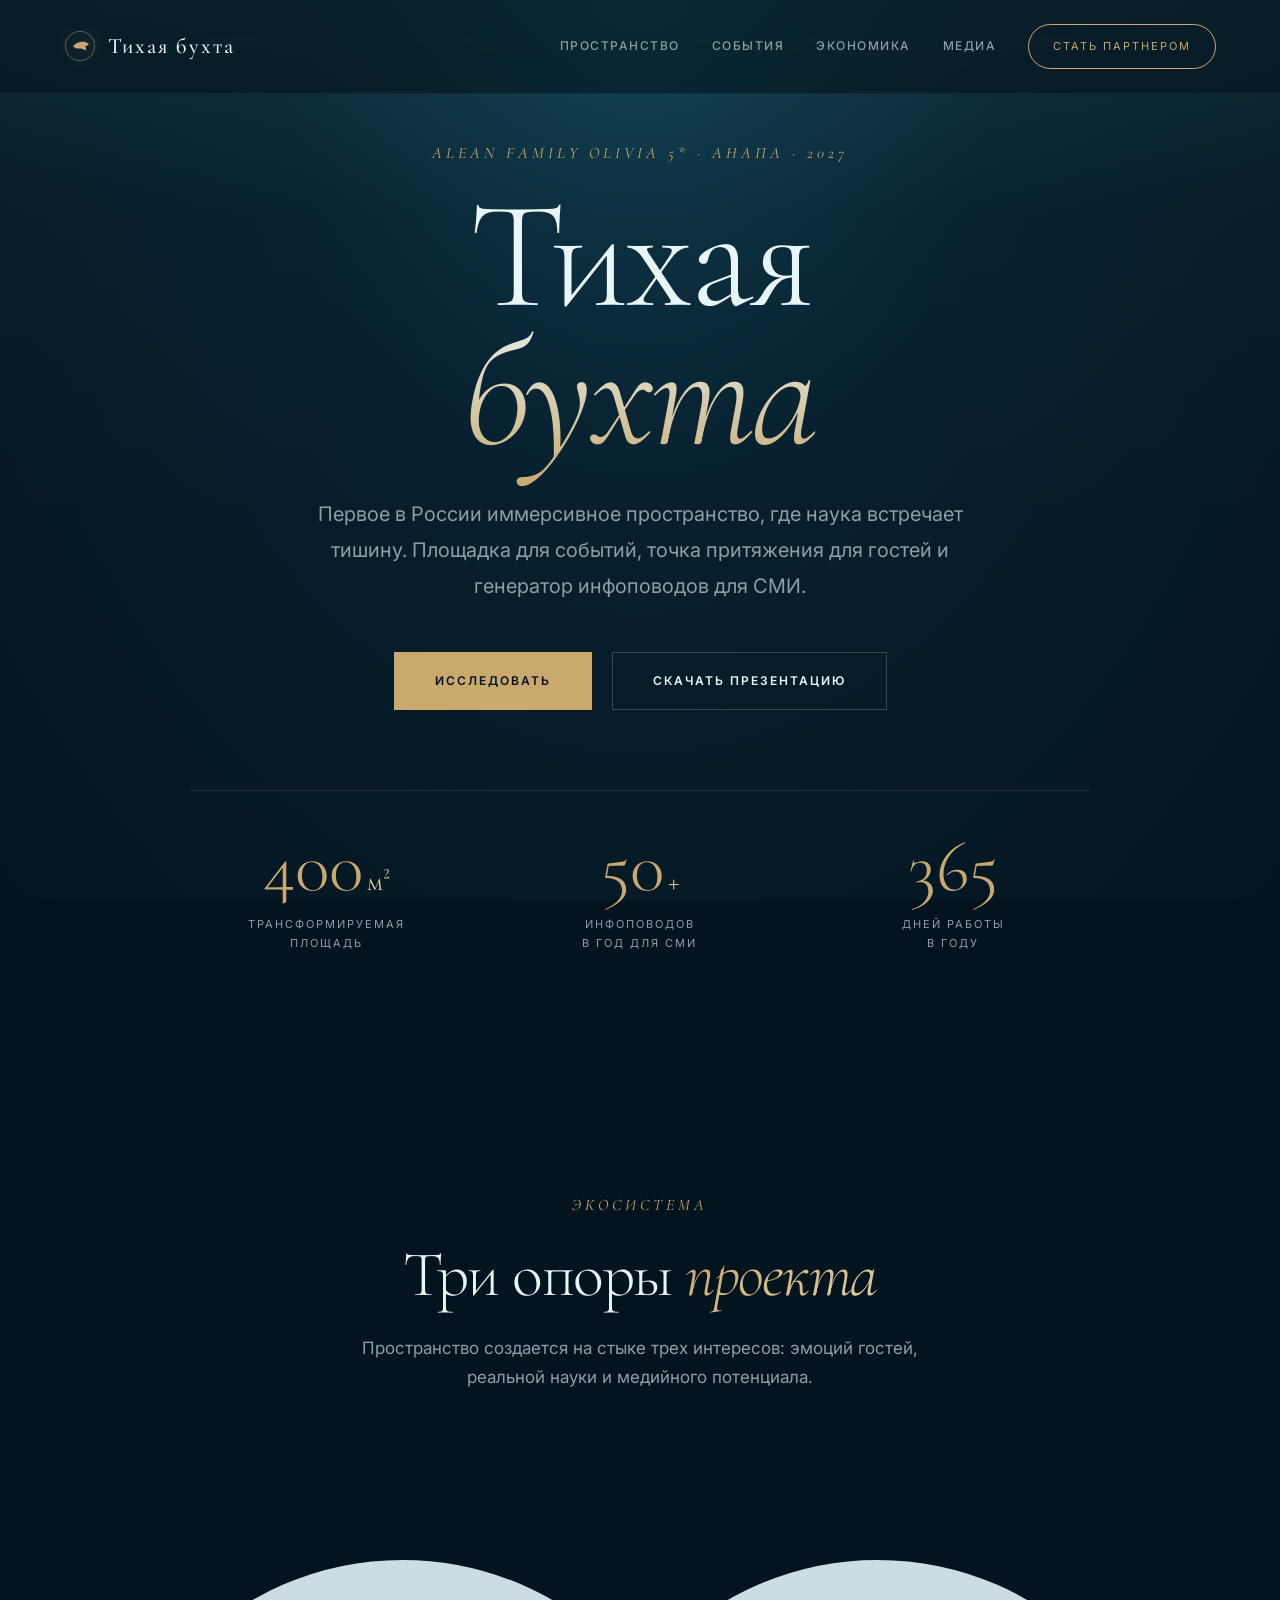
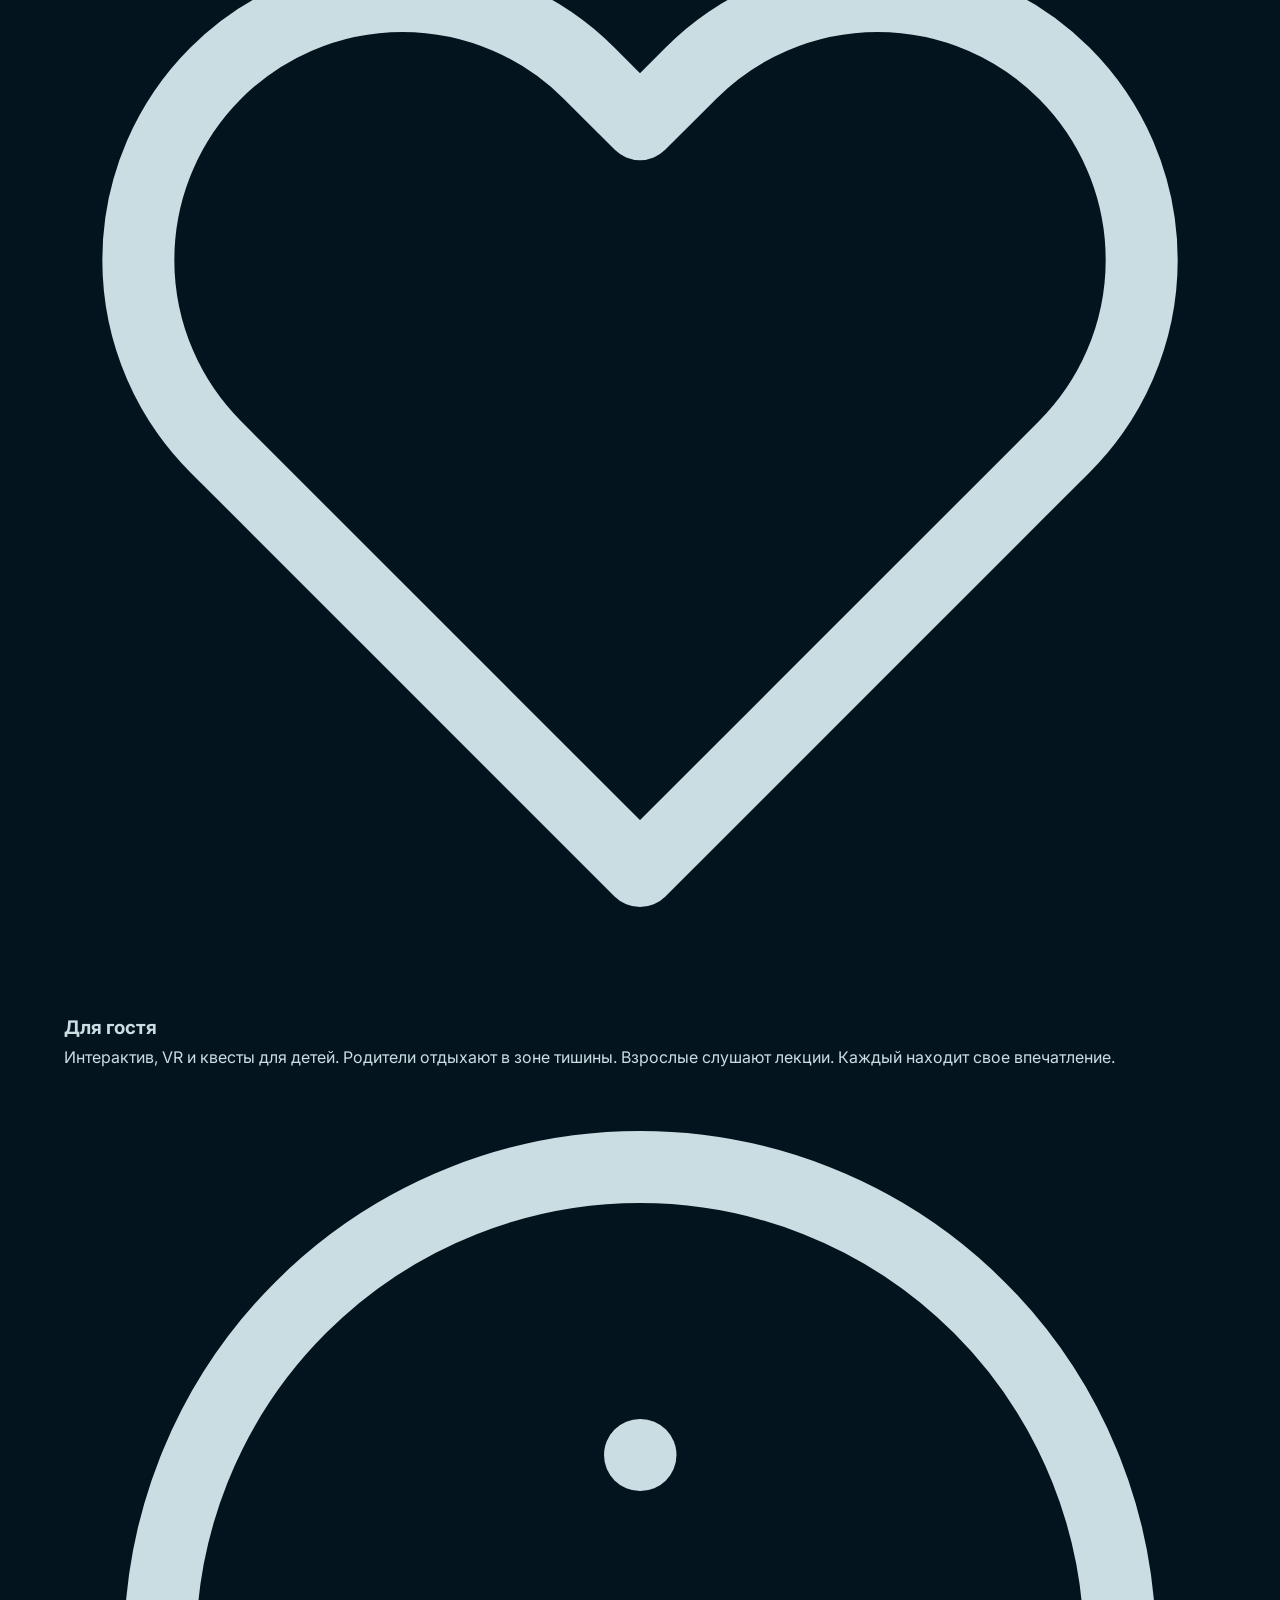
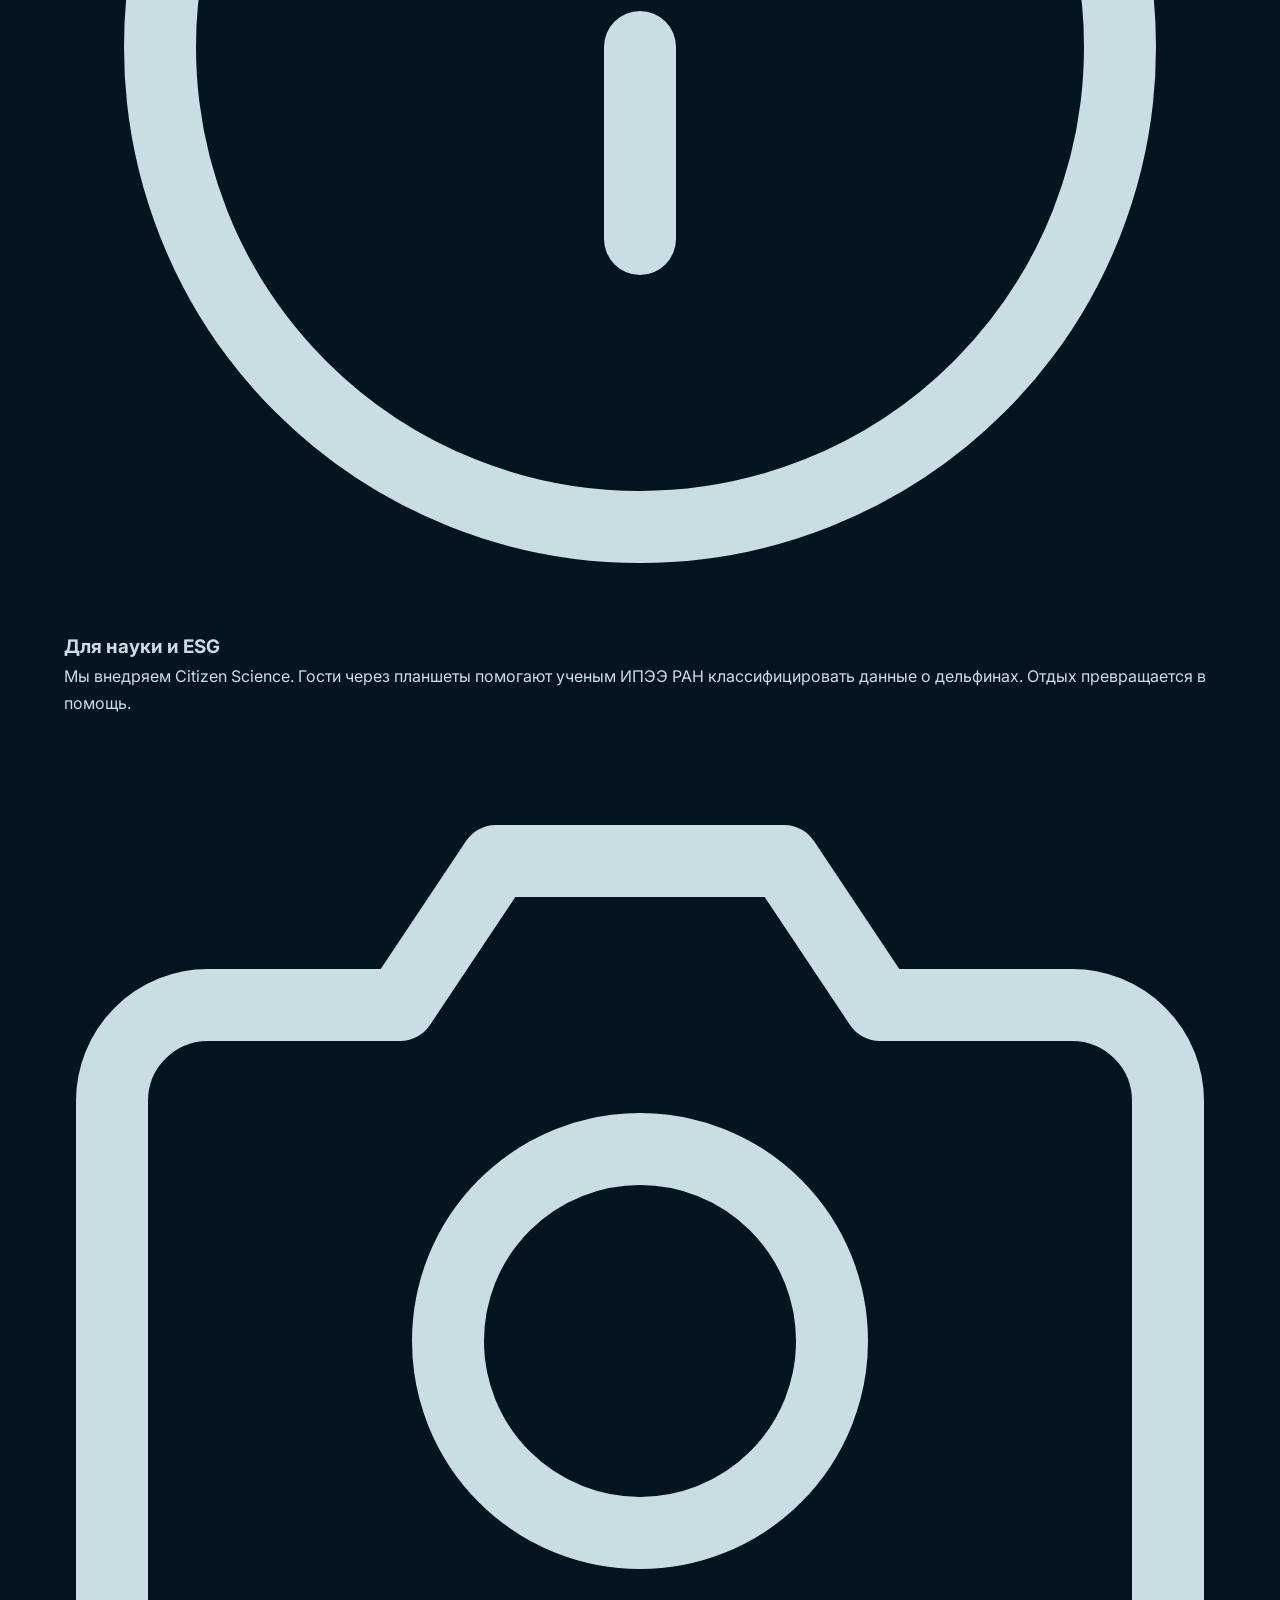
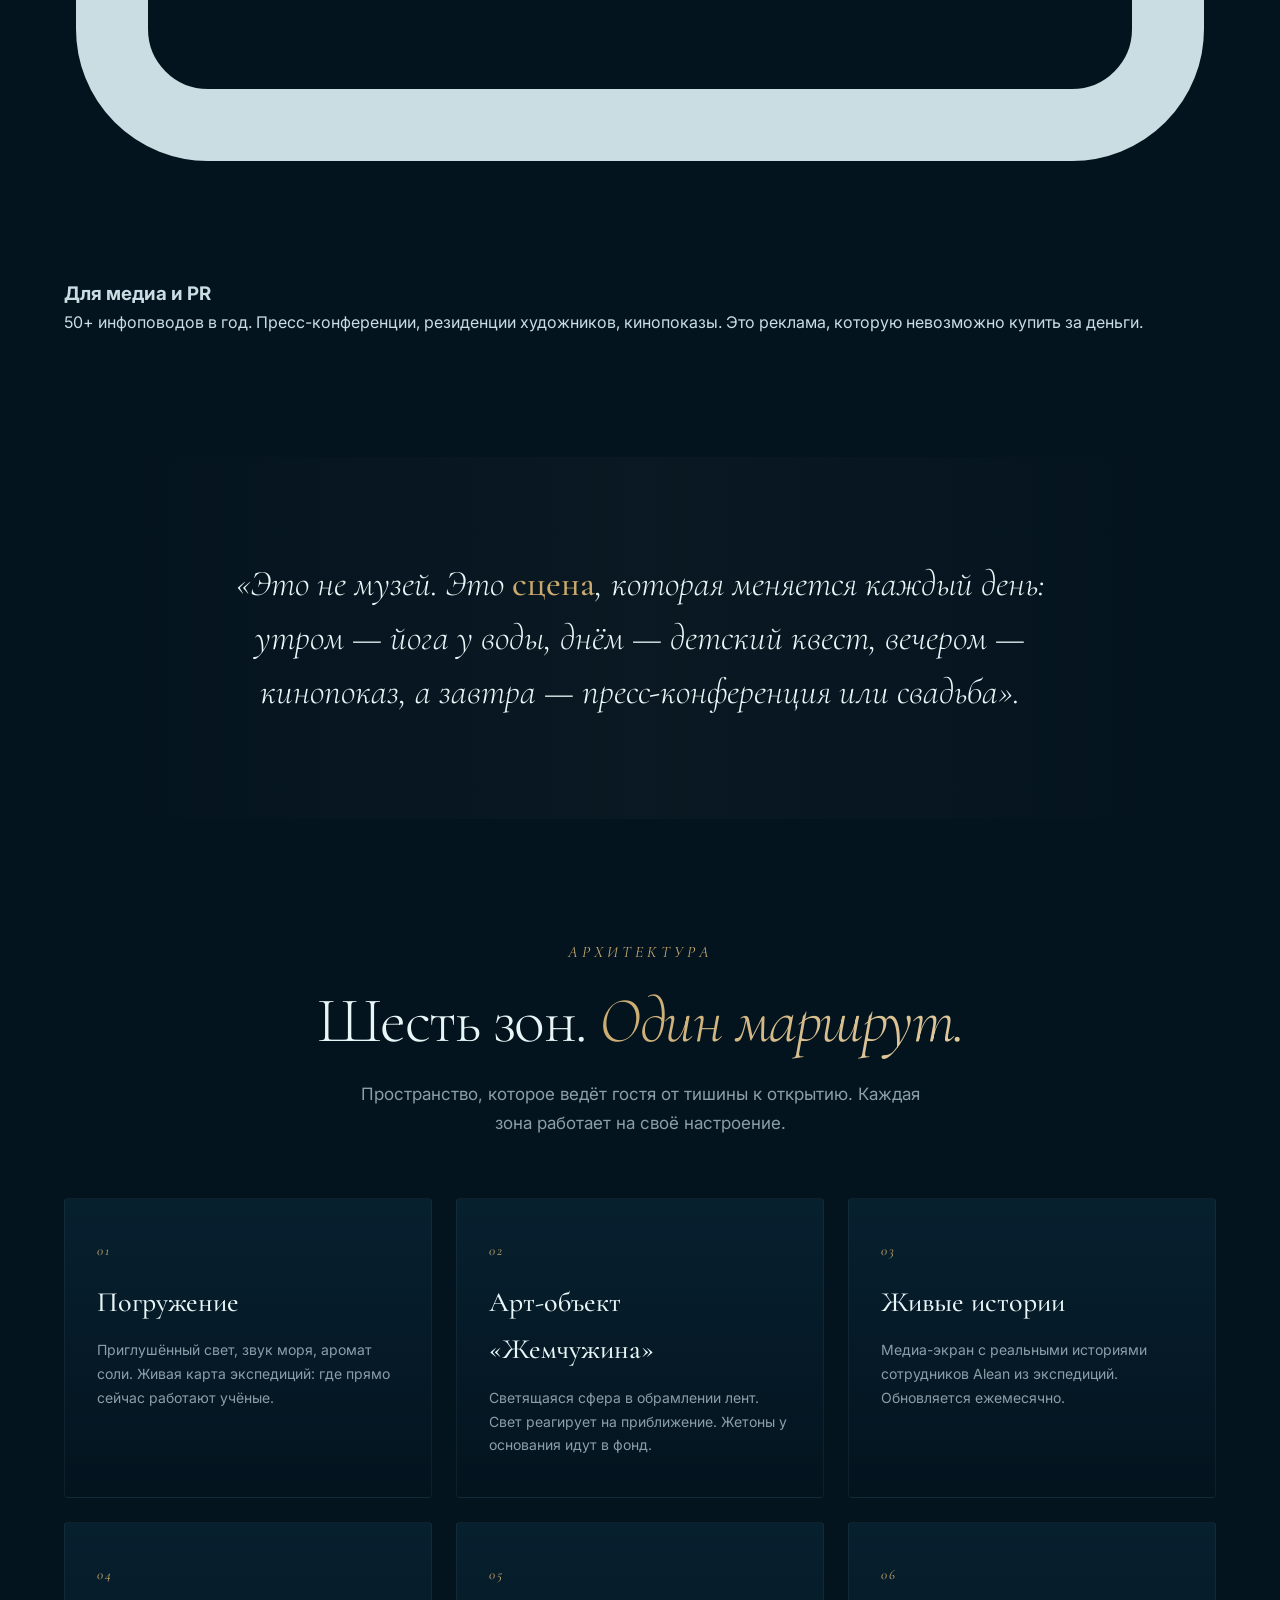
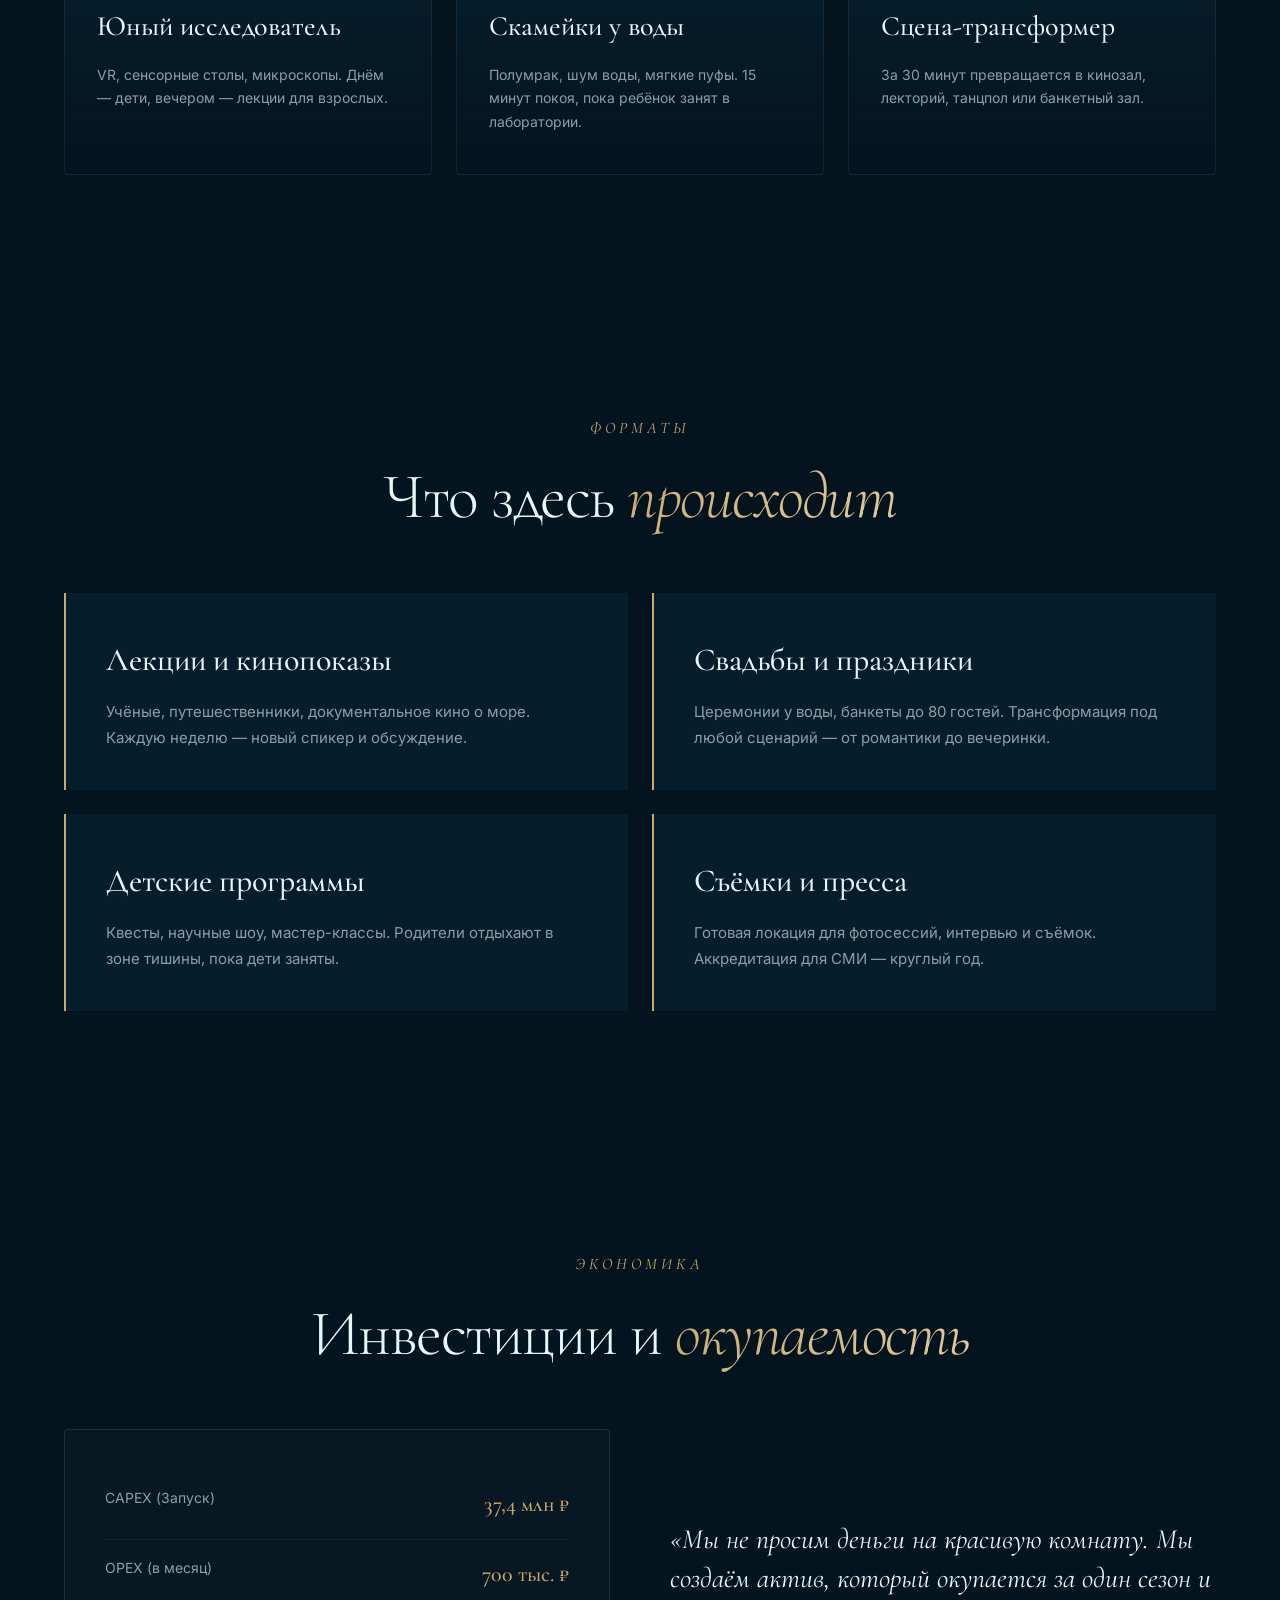
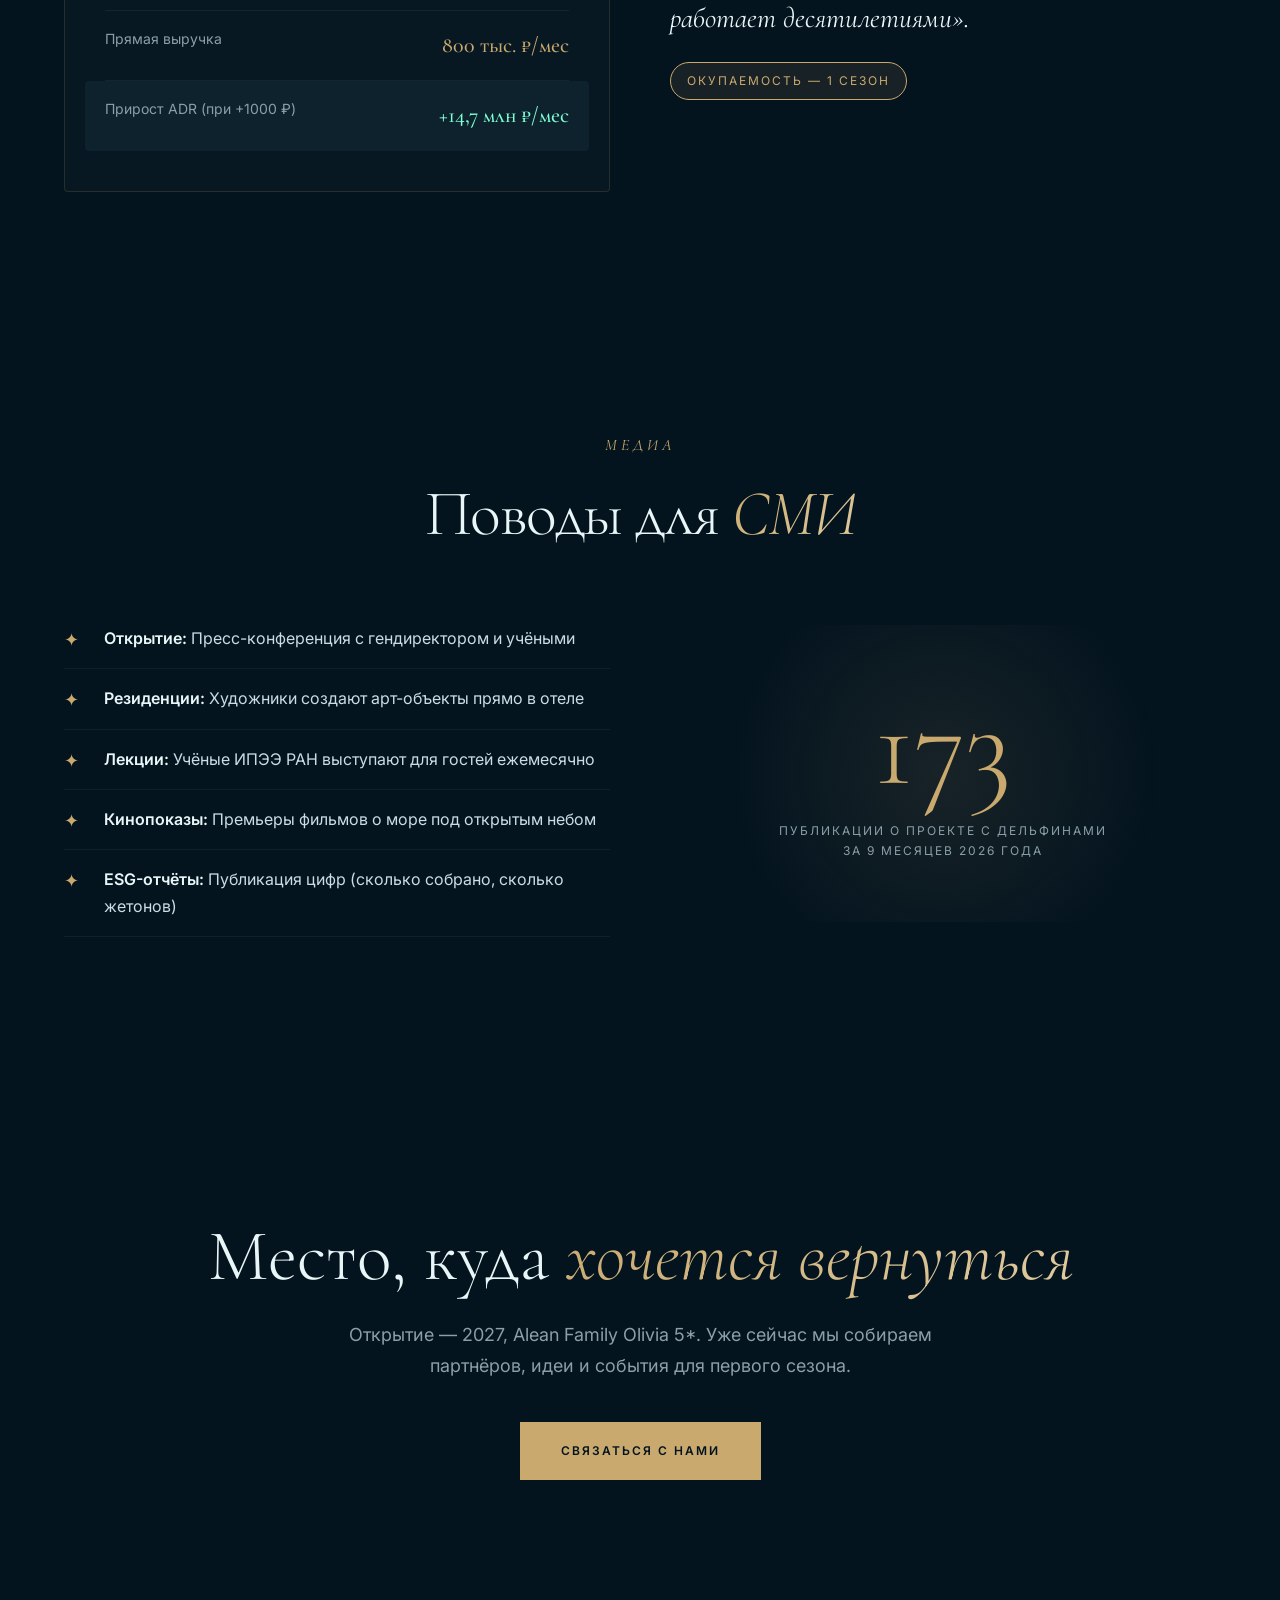
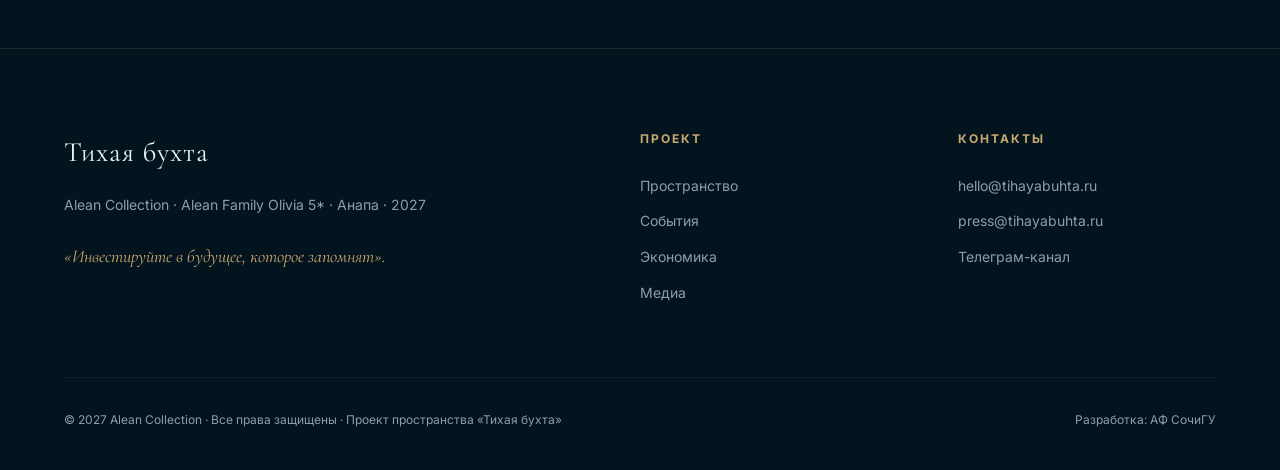
==== index.html @ c6f3a2c3 "Update index.html" ====
<!DOCTYPE html>
<html lang="ru">
<head>
    <meta charset="UTF-8">
    <meta name="viewport" content="width=device-width, initial-scale=1.0">
    <title>Тихая бухта · Иммерсивное пространство Alean Olivia 5*</title>
    <meta name="description" content="Первое в России иммерсивное пространство о дельфинах. Наука, отдых и медиа в отеле Alean Family Olivia 5*.">
    
    <!-- Шрифты Google Fonts -->
    <link rel="preconnect" href="https://fonts.googleapis.com">
    <link rel="preconnect" href="https://fonts.gstatic.com" crossorigin>
    <link href="https://fonts.googleapis.com/css2?family=Cormorant+Garamond:ital,wght@0,300;0,400;0,500;0,600;1,300;1,400&family=Inter:wght@300;400;500;600&display=swap" rel="stylesheet">
    
    <!-- Подключение CSS -->
    <link rel="stylesheet" href="css/style.css">
</head>
<body>

    <!-- Фоновая анимация (частицы) -->
    <div class="ocean-bg"></div>
    <div class="particles" id="particles"></div>

    <!-- ================= NAVIGATION ================= -->
    <header class="navbar" id="navbar">
        <div class="logo">
            <div class="logo-mark">
                <svg viewBox="0 0 100 100" fill="none" xmlns="http://www.w3.org/2000/svg">
                    <circle cx="50" cy="50" r="46" stroke="#c9a96e" stroke-width="1.5" fill="none"/>
                    <path d="M28 50 C 40 38, 55 34, 68 38 C 72 39, 75 42, 78 44 C 76 48, 72 50, 66 50 C 69 54, 70 60, 68 64 C 62 60, 54 58, 46 58 C 38 58, 32 55, 28 50 Z" fill="#c9a96e"/>
                </svg>
            </div>
            <span class="logo-text">Тихая бухта</span>
        </div>
        
        <nav class="nav-links">
            <a href="#zones">Пространство</a>
            <a href="#events">События</a>
            <a href="#economics">Экономика</a>
            <a href="#media">Медиа</a>
            <a href="#partners" class="btn-outline">Стать партнером</a>
        </nav>
    </header>

    <!-- ================= HERO SECTION ================= -->
    <main>
        <section class="hero" id="home">
            <div class="hero-content">
                <span class="eyebrow">Alean Family Olivia 5* · Анапа · 2027</span>
                <h1 class="hero-title">Тихая<br><em>бухта</em></h1>
                <p class="hero-subtitle">
                    Первое в России иммерсивное пространство, где наука встречает тишину. 
                    Площадка для событий, точка притяжения для гостей и генератор инфоповодов для СМИ.
                </p>
                
                <div class="hero-actions">
                    <a href="#zones" class="btn-primary">Исследовать</a>
                    <a href="#partners" class="btn-secondary">Скачать презентацию</a>
                </div>
            </div>

            <!-- Плашки со статистикой -->
            <div class="stats-grid">
                <div class="stat-item">
                    <div class="stat-num">400<span class="stat-unit">м²</span></div>
                    <div class="stat-label">Трансформируемая<br>площадь</div>
                </div>
                <div class="stat-item">
                    <div class="stat-num">50<span class="stat-unit">+</span></div>
                    <div class="stat-label">Инфоповодов<br>в год для СМИ</div>
                </div>
                <div class="stat-item">
                    <div class="stat-num">365</div>
                    <div class="stat-label">Дней работы<br>в году</div>
                </div>
            </div>
        </section>

        <!-- ================= ТРИ ОПОРЫ ПРОЕКТА ================= -->
        <section class="features-section" id="features">
            <div class="section-header">
                <span class="eyebrow">Экосистема</span>
                <h2 class="section-title">Три опоры <em>проекта</em></h2>
                <p class="section-desc">Пространство создается на стыке трех интересов: эмоций гостей, реальной науки и медийного потенциала.</p>
            </div>

            <div class="features-grid">
                <!-- Опора 1: Гость -->
                <div class="feature-card">
                    <div class="feature-icon">
                        <svg viewBox="0 0 24 24" fill="none" stroke="currentColor" stroke-width="1.5" stroke-linecap="round" stroke-linejoin="round"><path d="M20.84 4.61a5.5 5.5 0 0 0-7.78 0L12 5.67l-1.06-1.06a5.5 5.5 0 0 0-7.78 7.78l1.06 1.06L12 21.23l7.78-7.78 1.06-1.06a5.5 5.5 0 0 0 0-7.78z"></path></svg>
                    </div>
                    <h3 class="feature-title">Для гостя</h3>
                    <p class="feature-text">Интерактив, VR и квесты для детей. Родители отдыхают в зоне тишины. Взрослые слушают лекции. Каждый находит свое впечатление.</p>
                </div>

                <!-- Опора 2: Наука -->
                <div class="feature-card">
                    <div class="feature-icon">
                        <svg viewBox="0 0 24 24" fill="none" stroke="currentColor" stroke-width="1.5" stroke-linecap="round" stroke-linejoin="round"><circle cx="12" cy="12" r="10"></circle><line x1="12" y1="16" x2="12" y2="12"></line><line x1="12" y1="8" x2="12.01" y2="8"></line></svg>
                    </div>
                    <h3 class="feature-title">Для науки и ESG</h3>
                    <p class="feature-text">Мы внедряем Citizen Science. Гости через планшеты помогают ученым ИПЭЭ РАН классифицировать данные о дельфинах. Отдых превращается в помощь.</p>
                </div>

                <!-- Опора 3: Медиа -->
                <div class="feature-card">
                    <div class="feature-icon">
                        <svg viewBox="0 0 24 24" fill="none" stroke="currentColor" stroke-width="1.5" stroke-linecap="round" stroke-linejoin="round"><path d="M23 19a2 2 0 0 1-2 2H3a2 2 0 0 1-2-2V8a2 2 0 0 1 2-2h4l2-3h6l2 3h4a2 2 0 0 1 2 2z"></path><circle cx="12" cy="13" r="4"></circle></svg>
                    </div>
                    <h3 class="feature-title">Для медиа и PR</h3>
                    <p class="feature-text">50+ инфоповодов в год. Пресс-конференции, резиденции художников, кинопоказы. Это реклама, которую невозможно купить за деньги.</p>
                </div>
            </div>
        </section>

        <!-- ================= MANIFESTO ================= -->
        <section class="manifesto">
            <div class="manifesto-content">
                <p>«Это не музей. Это <span>сцена</span>, которая меняется каждый день: утром — йога у воды, днём — детский квест, вечером — кинопоказ, а завтра — пресс-конференция или свадьба».</p>
            </div>
        </section>

        <!-- ================= ZONES ================= -->
        <section class="zones-section" id="zones">
            <div class="section-header">
                <span class="eyebrow">Архитектура</span>
                <h2 class="section-title">Шесть зон. <em>Один маршрут.</em></h2>
                <p class="section-desc">Пространство, которое ведёт гостя от тишины к открытию. Каждая зона работает на своё настроение.</p>
            </div>

            <div class="zones-grid">
                <!-- Зона 1 -->
                <div class="zone-card">
                    <div class="zone-num">01</div>
                    <h3 class="zone-name">Погружение</h3>
                    <p class="zone-desc">Приглушённый свет, звук моря, аромат соли. Живая карта экспедиций: где прямо сейчас работают учёные.</p>
                </div>
                <!-- Зона 2 -->
                <div class="zone-card">
                    <div class="zone-num">02</div>
                    <h3 class="zone-name">Арт-объект «Жемчужина»</h3>
                    <p class="zone-desc">Светящаяся сфера в обрамлении лент. Свет реагирует на приближение. Жетоны у основания идут в фонд.</p>
                </div>
                <!-- Зона 3 -->
                <div class="zone-card">
                    <div class="zone-num">03</div>
                    <h3 class="zone-name">Живые истории</h3>
                    <p class="zone-desc">Медиа-экран с реальными историями сотрудников Alean из экспедиций. Обновляется ежемесячно.</p>
                </div>
                <!-- Зона 4 -->
                <div class="zone-card">
                    <div class="zone-num">04</div>
                    <h3 class="zone-name">Юный исследователь</h3>
                    <p class="zone-desc">VR, сенсорные столы, микроскопы. Днём — дети, вечером — лекции для взрослых.</p>
                </div>
                <!-- Зона 5 -->
                <div class="zone-card">
                    <div class="zone-num">05</div>
                    <h3 class="zone-name">Скамейки у воды</h3>
                    <p class="zone-desc">Полумрак, шум воды, мягкие пуфы. 15 минут покоя, пока ребёнок занят в лаборатории.</p>
                </div>
                <!-- Зона 6 -->
                <div class="zone-card">
                    <div class="zone-num">06</div>
                    <h3 class="zone-name">Сцена-трансформер</h3>
                    <p class="zone-desc">За 30 минут превращается в кинозал, лекторий, танцпол или банкетный зал.</p>
                </div>
            </div>
        </section>

        <!-- ================= EVENTS ================= -->
        <section class="events-section" id="events">
            <div class="section-header">
                <span class="eyebrow">Форматы</span>
                <h2 class="section-title">Что здесь <em>происходит</em></h2>
            </div>

            <div class="events-grid">
                <div class="event-card">
                    <h3 class="event-title">Лекции и кинопоказы</h3>
                    <p class="event-desc">Учёные, путешественники, документальное кино о море. Каждую неделю — новый спикер и обсуждение.</p>
                </div>
                <div class="event-card">
                    <h3 class="event-title">Свадьбы и праздники</h3>
                    <p class="event-desc">Церемонии у воды, банкеты до 80 гостей. Трансформация под любой сценарий — от романтики до вечеринки.</p>
                </div>
                <div class="event-card">
                    <h3 class="event-title">Детские программы</h3>
                    <p class="event-desc">Квесты, научные шоу, мастер-классы. Родители отдыхают в зоне тишины, пока дети заняты.</p>
                </div>
                <div class="event-card">
                    <h3 class="event-title">Съёмки и пресса</h3>
                    <p class="event-desc">Готовая локация для фотосессий, интервью и съёмок. Аккредитация для СМИ — круглый год.</p>
                </div>
            </div>
        </section>

        <!-- ================= ECONOMICS ================= -->
        <section class="econ-section" id="economics">
            <div class="section-header">
                <span class="eyebrow">Экономика</span>
                <h2 class="section-title">Инвестиции и <em>окупаемость</em></h2>
            </div>

            <div class="econ-layout">
                <div class="econ-table-wrapper">
                    <div class="econ-row">
                        <span class="econ-label">CAPEX (Запуск)</span>
                        <span class="econ-value">37,4 млн ₽</span>
                    </div>
                    <div class="econ-row">
                        <span class="econ-label">OPEX (в месяц)</span>
                        <span class="econ-value">700 тыс. ₽</span>
                    </div>
                    <div class="econ-row">
                        <span class="econ-label">Прямая выручка</span>
                        <span class="econ-value">800 тыс. ₽/мес</span>
                    </div>
                    <div class="econ-row highlight-row">
                        <span class="econ-label">Прирост ADR (при +1000 ₽)</span>
                        <span class="econ-value">+14,7 млн ₽/мес</span>
                    </div>
                </div>
                <div class="econ-quote">
                    <p>«Мы не просим деньги на красивую комнату. Мы создаём актив, который окупается за один сезон и работает десятилетиями».</p>
                    <span class="econ-roi">Окупаемость — 1 сезон</span>
                </div>
            </div>
        </section>

        <!-- ================= MEDIA / PR ================= -->
        <section class="media-section" id="media">
            <div class="section-header">
                <span class="eyebrow">Медиа</span>
                <h2 class="section-title">Поводы для <em>СМИ</em></h2>
            </div>

            <div class="media-layout">
                <ul class="pr-list">
                    <li><strong>Открытие:</strong> Пресс-конференция с гендиректором и учёными</li>
                    <li><strong>Резиденции:</strong> Художники создают арт-объекты прямо в отеле</li>
                    <li><strong>Лекции:</strong> Учёные ИПЭЭ РАН выступают для гостей ежемесячно</li>
                    <li><strong>Кинопоказы:</strong> Премьеры фильмов о море под открытым небом</li>
                    <li><strong>ESG-отчёты:</strong> Публикация цифр (сколько собрано, сколько жетонов)</li>
                </ul>
                <div class="media-stat-box">
                    <div class="media-big-num">173</div>
                    <div class="media-stat-label">публикации о проекте с дельфинами<br>за 9 месяцев 2026 года</div>
                </div>
            </div>
        </section>

        <!-- ================= CTA / PARTNERS ================= -->
        <section class="cta-section" id="partners">
            <div class="cta-content">
                <h2 class="cta-title">Место, куда <em>хочется вернуться</em></h2>
                <p class="cta-desc">Открытие — 2027, Alean Family Olivia 5*. Уже сейчас мы собираем партнёров, идеи и события для первого сезона.</p>
                <a href="mailto:hello@tihayabuhta.ru" class="btn-primary">Связаться с нами</a>
            </div>
        </section>
    </main>

    <!-- ================= FOOTER ================= -->
    <footer class="footer">
        <div class="footer-grid">
            <div class="footer-brand-col">
                <div class="footer-logo">Тихая бухта</div>
                <p>Alean Collection · Alean Family Olivia 5* · Анапа · 2027</p>
                <p class="footer-quote">«Инвестируйте в будущее, которое запомнят».</p>
            </div>
            <div class="footer-links-col">
                <h4>Проект</h4>
                <a href="#zones">Пространство</a>
                <a href="#events">События</a>
                <a href="#economics">Экономика</a>
                <a href="#media">Медиа</a>
            </div>
            <div class="footer-links-col">
                <h4>Контакты</h4>
                <a href="mailto:hello@tihayabuhta.ru">hello@tihayabuhta.ru</a>
                <a href="mailto:press@tihayabuhta.ru">press@tihayabuhta.ru</a>
                <a href="#">Телеграм-канал</a>
            </div>
        </div>
        <div class="footer-bottom">
            <p>© 2027 Alean Collection · Все права защищены · Проект пространства «Тихая бухта»</p>
            <p class="footer-dev">Разработка: АФ СочиГУ</p>
        </div>
    </footer>

    <!-- Подключение JS -->
    <script src="js/script.js"></script>
</body>
</html>
---- css/style.css ----
/* ================= ПЕРЕМЕННЫЕ И БАЗА ================= */
:root {
    --abyss: #04141f;
    --deep: #071f2e;
    --mid: #0a2d40;
    --teal: #1a5c6e;
    --aqua: #64d4d4;
    --bio: #7fffd4;
    --moon: #e8f6f7;
    --gold: #c9a96e;
    --gold-light: #e0cba0;
    --text: #c9dde3;
    --muted: #8a9fa8;
    --line: rgba(201, 169, 110, 0.15);
    
    --font-head: 'Cormorant Garamond', serif;
    --font-body: 'Inter', sans-serif;
    
    --transition: all 0.4s cubic-bezier(0.25, 1, 0.5, 1);
}

* {
    margin: 0;
    padding: 0;
    box-sizing: border-box;
}

html {
    scroll-behavior: smooth;
    background-color: var(--abyss);
}

body {
    font-family: var(--font-body);
    color: var(--text);
    line-height: 1.7;
    overflow-x: hidden;
    -webkit-font-smoothing: antialiased;
}

/* Кастомный скроллбар */
::-webkit-scrollbar { width: 8px; }
::-webkit-scrollbar-track { background: var(--abyss); }
::-webkit-scrollbar-thumb { background: var(--mid); border-radius: 4px; }
::-webkit-scrollbar-thumb:hover { background: var(--gold); }

a { text-decoration: none; color: inherit; }
ul { list-style: none; }

/* ================= ФОН И ЧАСТИЦЫ ================= */
.ocean-bg {
    position: fixed;
    inset: 0;
    z-index: -2;
    background: radial-gradient(ellipse at 50% 0%, #0d3849 0%, var(--deep) 40%, var(--abyss) 100%);
}

.ocean-bg::before {
    content: '';
    position: absolute;
    top: 0; left: 0; right: 0;
    height: 60vh;
    background: linear-gradient(180deg, rgba(100,212,212,0.1) 0%, rgba(100,212,212,0.02) 40%, transparent 100%);
    animation: lightShimmer 8s ease-in-out infinite;
}

@keyframes lightShimmer {
    0%, 100% { opacity: 0.6; }
    50% { opacity: 1; }
}

.particles {
    position: fixed;
    inset: 0;
    z-index: -1;
    pointer-events: none;
    overflow: hidden;
}

/* ================= НАВИГАЦИЯ ================= */
.navbar {
    position: fixed;
    top: 0; left: 0; right: 0;
    padding: 24px 5vw;
    display: flex;
    justify-content: space-between;
    align-items: center;
    z-index: 1000;
    background: rgba(4, 20, 31, 0.6);
    backdrop-filter: blur(20px);
    -webkit-backdrop-filter: blur(20px);
    border-bottom: 1px solid rgba(255,255,255,0.05);
    transition: var(--transition);
}

.navbar.scrolled {
    padding: 16px 5vw;
    background: rgba(4, 20, 31, 0.9);
    border-bottom: 1px solid var(--line);
}

.logo {
    display: flex;
    align-items: center;
    gap: 12px;
    cursor: pointer;
}

.logo-mark {
    width: 32px; height: 32px;
}

.logo-mark svg {
    width: 100%; height: 100%;
    filter: drop-shadow(0 0 10px rgba(201,169,110,0.4));
    animation: spin 15s linear infinite;
}

@keyframes spin { 100% { transform: rotate(360deg); } }

.logo-text {
    font-family: var(--font-head);
    font-size: 22px;
    font-weight: 500;
    letter-spacing: 2px;
    color: var(--moon);
}

.nav-links {
    display: flex;
    align-items: center;
    gap: 32px;
}

.nav-links a:not(.btn-outline) {
    font-size: 12px;
    font-weight: 500;
    letter-spacing: 1.5px;
    text-transform: uppercase;
    color: var(--muted);
    transition: var(--transition);
    position: relative;
}

.nav-links a:not(.btn-outline):hover {
    color: var(--gold);
}

.nav-links a:not(.btn-outline)::after {
    content: '';
    position: absolute;
    bottom: -6px; left: 0;
    width: 0; height: 1px;
    background: var(--gold);
    transition: var(--transition);
}

.nav-links a:not(.btn-outline):hover::after {
    width: 100%;
}

.btn-outline {
    padding: 12px 24px;
    border: 1px solid var(--gold);
    border-radius: 100px;
    font-size: 11px;
    letter-spacing: 2px;
    text-transform: uppercase;
    color: var(--gold);
    transition: var(--transition);
}

.btn-outline:hover {
    background: var(--gold);
    color: var(--abyss);
    box-shadow: 0 0 20px rgba(201, 169, 110, 0.4);
}

/* ================= ОБЩИЕ СТИЛИ СЕКЦИЙ ================= */
section {
    padding: 120px 5vw;
    max-width: 1400px;
    margin: 0 auto;
    position: relative;
}

.eyebrow {
    display: block;
    font-family: var(--font-head);
    font-size: 16px;
    font-style: italic;
    color: var(--gold);
    letter-spacing: 4px;
    text-transform: uppercase;
    margin-bottom: 20px;
}

.section-header {
    text-align: center;
    margin-bottom: 60px;
}

.section-title {
    font-family: var(--font-head);
    font-size: clamp(36px, 5vw, 64px);
    font-weight: 300;
    line-height: 1.1;
    letter-spacing: -1.5px;
    color: var(--moon);
    margin-bottom: 24px;
}

.section-title em {
    font-style: italic;
    background: linear-gradient(135deg, var(--gold), var(--gold-light));
    -webkit-background-clip: text;
    -webkit-text-fill-color: transparent;
}

.section-desc {
    font-size: 17px;
    color: var(--muted);
    max-width: 600px;
    margin: 0 auto;
}

/* ================= HERO ================= */
.hero {
    min-height: 100vh;
    display: flex;
    flex-direction: column;
    justify-content: center;
    align-items: center;
    text-align: center;
    padding-top: 140px;
}

.hero-content {
    max-width: 900px;
    margin-bottom: 80px;
}

.hero-title {
    font-family: var(--font-head);
    font-size: clamp(60px, 12vw, 160px);
    font-weight: 300;
    line-height: 0.9;
    letter-spacing: -3px;
    color: var(--moon);
    margin-bottom: 32px;
}

.hero-title em {
    font-style: italic;
    background: linear-gradient(180deg, var(--moon), var(--gold));
    -webkit-background-clip: text;
    -webkit-text-fill-color: transparent;
}

.hero-subtitle {
    font-size: clamp(16px, 2vw, 20px);
    color: var(--muted);
    line-height: 1.8;
    max-width: 700px;
    margin: 0 auto 48px;
}

.hero-actions {
    display: flex;
    gap: 20px;
    justify-content: center;
    flex-wrap: wrap;
}

.btn-primary {
    display: inline-block;
    padding: 18px 40px;
    background: var(--gold);
    color: var(--abyss);
    font-size: 12px;
    font-weight: 600;
    letter-spacing: 2px;
    text-transform: uppercase;
    border: 1px solid var(--gold);
    position: relative;
    overflow: hidden;
    transition: var(--transition);
}

.btn-primary::before {
    content: '';
    position: absolute;
    inset: 0;
    background: var(--gold-light);
    transform: translateY(100%);
    transition: var(--transition);
    z-index: 1;
}

.btn-primary:hover { box-shadow: 0 10px 30px rgba(201, 169, 110, 0.3); }
.btn-primary:hover::before { transform: translateY(0); }
.btn-primary span, .btn-primary { position: relative; z-index: 2; }

.btn-secondary {
    display: inline-block;
    padding: 18px 40px;
    background: transparent;
    color: var(--moon);
    font-size: 12px;
    font-weight: 600;
    letter-spacing: 2px;
    text-transform: uppercase;
    border: 1px solid rgba(255,255,255,0.2);
    transition: var(--transition);
}

.btn-secondary:hover {
    border-color: var(--moon);
    background: rgba(255,255,255,0.05);
}

/* Статистика */
.stats-grid {
    display: grid;
    grid-template-columns: repeat(3, 1fr);
    gap: 40px;
    width: 100%;
    max-width: 900px;
    border-top: 1px solid var(--line);
    padding-top: 40px;
}

.stat-item { text-align: center; }

.stat-num {
    font-family: var(--font-head);
    font-size: clamp(48px, 6vw, 72px);
    font-weight: 300;
    color: var(--gold);
    line-height: 1;
    display: flex;
    justify-content: center;
    align-items: baseline;
}

.stat-unit {
    font-size: 0.4em;
    color: var(--gold-light);
    margin-left: 4px;
}

.stat-label {
    font-size: 11px;
    color: var(--muted);
    text-transform: uppercase;
    letter-spacing: 2px;
    margin-top: 12px;
}

/* ================= АРТ-ОБЪЕКТ (ЖЕМЧУЖИНА) ================= */
.fountain-section {
    padding-top: 40px;
    background: linear-gradient(180deg, transparent, rgba(10,45,64,0.2), transparent);
    overflow: hidden;
}

.fountain-container {
    position: relative;
    max-width: 900px;
    margin: 0 auto;
    display: flex;
    flex-direction: column;
    align-items: center;
}

.fountain-svg {
    width: 100%;
    height: auto;
    filter: drop-shadow(0 30px 50px rgba(0,0,0,0.6));
}

/* Анимация парения золотой ленты */
.ribbon-gold {
    transform-origin: center;
    animation: floatGold 8s ease-in-out infinite;
}

/* Анимация парения бирюзовой ленты */
.ribbon-aqua {
    transform-origin: center;
    animation: floatAqua 10s ease-in-out infinite;
}

/* Анимация пульсации жемчужины */
.pearl {
    transform-origin: center;
    animation: pulsePearl 4s ease-in-out infinite;
}

@keyframes floatGold {
    0%, 100% { transform: translateY(0) scale(1); }
    50% { transform: translateY(-10px) scale(1.02); }
}

@keyframes floatAqua {
    0%, 100% { transform: translateY(0) scale(1); }
    50% { transform: translateY(10px) scale(1.01); }
}

@keyframes pulsePearl {
    0%, 100% { transform: scale(1); filter: brightness(1); }
    50% { transform: scale(1.05); filter: brightness(1.2); }
}

/* Легенда под фонтаном */
.fountain-legend {
    display: flex;
    gap: 30px;
    margin-top: 30px;
    flex-wrap: wrap;
    justify-content: center;
    padding: 20px;
    background: rgba(255, 255, 255, 0.02);
    border: 1px solid rgba(201, 169, 110, 0.1);
    border-radius: 50px;
}

.legend-item {
    display: flex;
    align-items: center;
    gap: 10px;
    font-size: 13px;
    color: var(--text);
    letter-spacing: 1px;
}

.dot {
    width: 8px;
    height: 8px;
    border-radius: 50%;
    display: inline-block;
}

.dot.gold { background: var(--gold); box-shadow: 0 0 10px var(--gold); }
.dot.aqua { background: var(--aqua); box-shadow: 0 0 10px var(--aqua); }
.dot.white { background: var(--moon); box-shadow: 0 0 10px var(--moon); }

/* ================= МАНИФЕСТ ================= */
.manifesto {
    text-align: center;
    padding: 100px 5vw;
    background: linear-gradient(90deg, transparent, rgba(201,169,110,0.03), transparent);
}

.manifesto-content {
    max-width: 900px;
    margin: 0 auto;
}

.manifesto p {
    font-family: var(--font-head);
    font-size: clamp(24px, 3vw, 36px);
    font-weight: 300;
    font-style: italic;
    line-height: 1.5;
    color: var(--moon);
}

.manifesto span {
    color: var(--gold);
    font-style: normal;
    font-weight: 500;
}

/* ================= ЗОНЫ ================= */
.zones-grid {
    display: grid;
    grid-template-columns: repeat(3, 1fr);
    gap: 24px;
}

.zone-card {
    background: linear-gradient(180deg, rgba(10,45,64,0.5), rgba(4,20,31,0.3));
    border: 1px solid rgba(255,255,255,0.05);
    border-radius: 4px;
    padding: 40px 32px;
    transition: var(--transition);
    position: relative;
    overflow: hidden;
}

.zone-card::before {
    content: '';
    position: absolute;
    top: 0; left: 0; width: 100%; height: 2px;
    background: linear-gradient(90deg, transparent, var(--gold), transparent);
    transform: scaleX(0);
    transition: var(--transition);
}

.zone-card:hover {
    transform: translateY(-10px);
    border-color: var(--line);
    background: linear-gradient(180deg, rgba(10,45,64,0.8), rgba(4,20,31,0.5));
    box-shadow: 0 20px 40px rgba(0,0,0,0.3);
}

.zone-card:hover::before { transform: scaleX(1); }

.zone-num {
    font-family: var(--font-head);
    font-size: 14px;
    font-style: italic;
    color: var(--gold);
    letter-spacing: 2px;
    margin-bottom: 16px;
}

.zone-name {
    font-family: var(--font-head);
    font-size: 28px;
    color: var(--moon);
    font-weight: 500;
    margin-bottom: 12px;
}

.zone-desc {
    font-size: 14px;
    color: var(--muted);
    line-height: 1.7;
}

/* ================= СОБЫТИЯ ================= */
.events-grid {
    display: grid;
    grid-template-columns: repeat(2, 1fr);
    gap: 24px;
}

.event-card {
    background: rgba(10,45,64,0.4);
    border-left: 2px solid var(--gold);
    padding: 40px;
    transition: var(--transition);
}

.event-card:hover {
    background: rgba(10,45,64,0.8);
    transform: translateX(10px);
}

.event-title {
    font-family: var(--font-head);
    font-size: 32px;
    color: var(--moon);
    font-weight: 500;
    margin-bottom: 12px;
}

.event-desc {
    font-size: 15px;
    color: var(--muted);
}

/* ================= ЭКОНОМИКА ================= */
.econ-layout {
    display: grid;
    grid-template-columns: 1fr 1fr;
    gap: 60px;
    align-items: center;
}

.econ-table-wrapper {
    background: rgba(255,255,255,0.02);
    border: 1px solid var(--line);
    padding: 40px;
    border-radius: 4px;
}

.econ-row {
    display: flex;
    justify-content: space-between;
    padding: 16px 0;
    border-bottom: 1px solid rgba(255,255,255,0.05);
}

.econ-row:last-child { border-bottom: none; }

.econ-label {
    font-size: 14px;
    color: var(--muted);
}

.econ-value {
    font-family: var(--font-head);
    font-size: 22px;
    color: var(--gold);
    font-weight: 500;
}

.highlight-row {
    background: rgba(100,212,212,0.05);
    margin: 0 -20px;
    padding: 16px 20px;
    border-radius: 4px;
}
.highlight-row .econ-value { color: var(--bio); }

.econ-quote p {
    font-family: var(--font-head);
    font-size: 28px;
    font-style: italic;
    line-height: 1.4;
    color: var(--moon);
    margin-bottom: 24px;
}

.econ-roi {
    display: inline-block;
    padding: 8px 16px;
    background: rgba(201,169,110,0.1);
    border: 1px solid var(--gold);
    color: var(--gold);
    font-size: 12px;
    text-transform: uppercase;
    letter-spacing: 2px;
    border-radius: 100px;
}

/* ================= МЕДИА ================= */
.media-layout {
    display: grid;
    grid-template-columns: 1fr 1fr;
    gap: 60px;
    align-items: center;
}

.pr-list li {
    padding: 16px 0 16px 40px;
    position: relative;
    font-size: 16px;
    color: var(--text);
    border-bottom: 1px solid rgba(255,255,255,0.05);
}

.pr-list li::before {
    content: '✦';
    position: absolute;
    left: 0;
    color: var(--gold);
    font-size: 18px;
}

.pr-list strong { color: var(--moon); font-weight: 600; }

.media-stat-box {
    text-align: center;
    padding: 60px;
    background: radial-gradient(circle at center, rgba(201,169,110,0.1), transparent 70%);
}

.media-big-num {
    font-family: var(--font-head);
    font-size: 120px;
    font-weight: 300;
    color: var(--gold);
    line-height: 1;
}

.media-stat-label {
    font-size: 12px;
    color: var(--muted);
    text-transform: uppercase;
    letter-spacing: 2px;
    margin-top: 16px;
}

/* ================= CTA ================= */
.cta-section {
    text-align: center;
    padding: 160px 5vw;
}

.cta-title {
    font-family: var(--font-head);
    font-size: clamp(40px, 6vw, 72px);
    font-weight: 300;
    line-height: 1.1;
    color: var(--moon);
    margin-bottom: 24px;
}

.cta-title em {
    font-style: italic;
    background: linear-gradient(135deg, var(--gold), var(--gold-light));
    -webkit-background-clip: text;
    -webkit-text-fill-color: transparent;
}

.cta-desc {
    font-size: 18px;
    color: var(--muted);
    max-width: 600px;
    margin: 0 auto 40px;
}

/* ================= FOOTER ================= */
.footer {
    border-top: 1px solid var(--line);
    padding: 80px 5vw 40px;
    background: var(--abyss);
}

.footer-grid {
    display: grid;
    grid-template-columns: 2fr 1fr 1fr;
    gap: 60px;
    max-width: 1400px;
    margin: 0 auto 60px;
}

.footer-logo {
    font-family: var(--font-head);
    font-size: 28px;
    color: var(--moon);
    margin-bottom: 16px;
    letter-spacing: 1px;
}

.footer-brand-col p {
    font-size: 14px;
    color: var(--muted);
    margin-bottom: 12px;
}

.footer-quote {
    font-family: var(--font-head);
    font-style: italic;
    color: var(--gold) !important;
    font-size: 18px !important;
    margin-top: 24px;
}

.footer-links-col h4 {
    font-size: 12px;
    color: var(--gold);
    text-transform: uppercase;
    letter-spacing: 2px;
    margin-bottom: 24px;
}

.footer-links-col a {
    display: block;
    font-size: 14px;
    color: var(--muted);
    margin-bottom: 12px;
    transition: var(--transition);
}

.footer-links-col a:hover { color: var(--gold); }

.footer-bottom {
    max-width: 1400px;
    margin: 0 auto;
    padding-top: 32px;
    border-top: 1px solid rgba(255,255,255,0.05);
    display: flex;
    justify-content: space-between;
    font-size: 12px;
    color: var(--muted);
}

/* ================= АНИМАЦИИ ПОЯВЛЕНИЯ (для JS) ================= */
.reveal {
    opacity: 0;
    transform: translateY(40px);
    transition: opacity 1s cubic-bezier(0.25, 1, 0.5, 1), transform 1s cubic-bezier(0.25, 1, 0.5, 1);
}

.reveal.active {
    opacity: 1;
    transform: translateY(0);
}

/* ================= АДАПТИВ ================= */
@media (max-width: 1024px) {
    .zones-grid { grid-template-columns: repeat(2, 1fr); }
    .econ-layout, .media-layout { grid-template-columns: 1fr; gap: 40px; }
    .footer-grid { grid-template-columns: 1fr 1fr; }
}

@media (max-width: 768px) {
    .navbar { padding: 16px 20px; }
    .nav-links { display: none; }
    section { padding: 80px 20px; }
    .hero-title { font-size: 60px; }
    .stats-grid { grid-template-columns: 1fr; gap: 32px; }
    .zones-grid { grid-template-columns: 1fr; }
    .events-grid { grid-template-columns: 1fr; }
    .media-big-num { font-size: 80px; }
    .footer-grid { grid-template-columns: 1fr; gap: 40px; }
    .footer-bottom { flex-direction: column; gap: 12px; text-align: center; }
    
    .fountain-legend {
        flex-direction: column;
        gap: 12px;
        border-radius: 16px;
        width: 90%;
        align-items: center;
    }
}
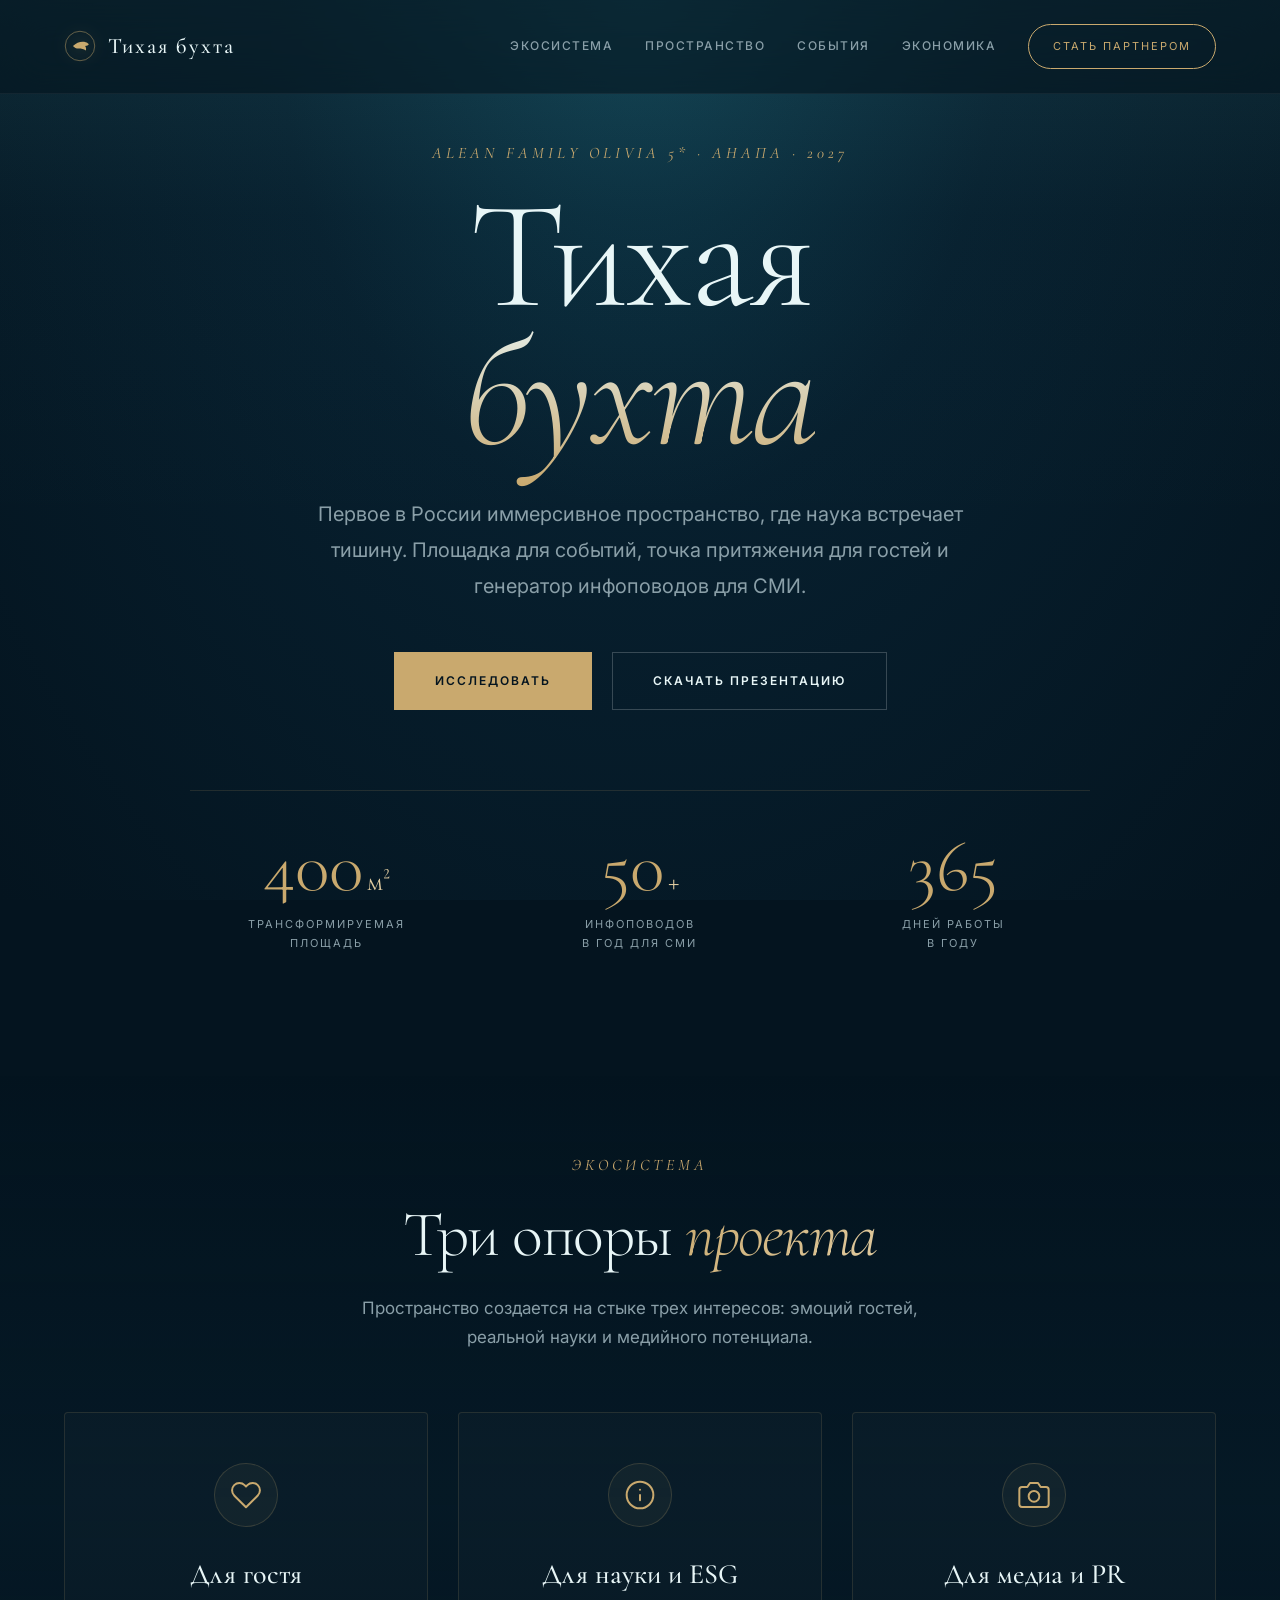
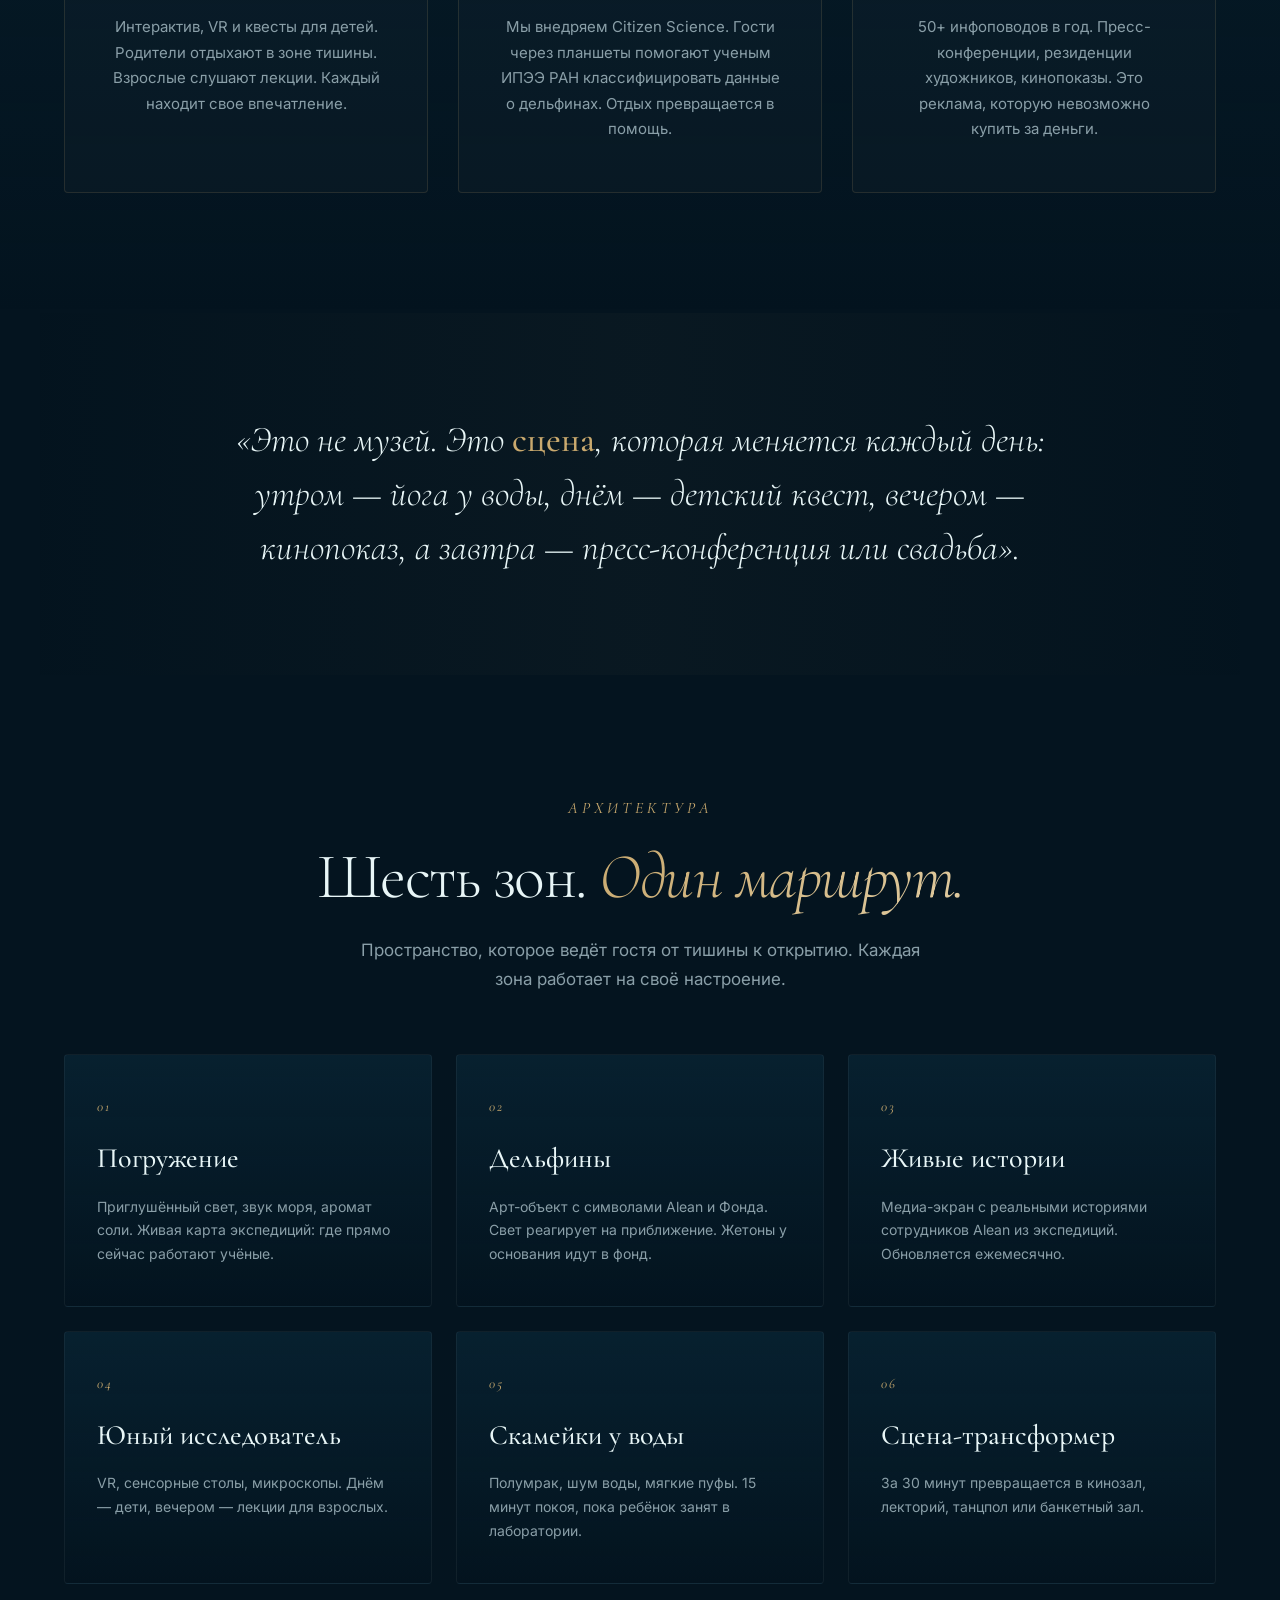
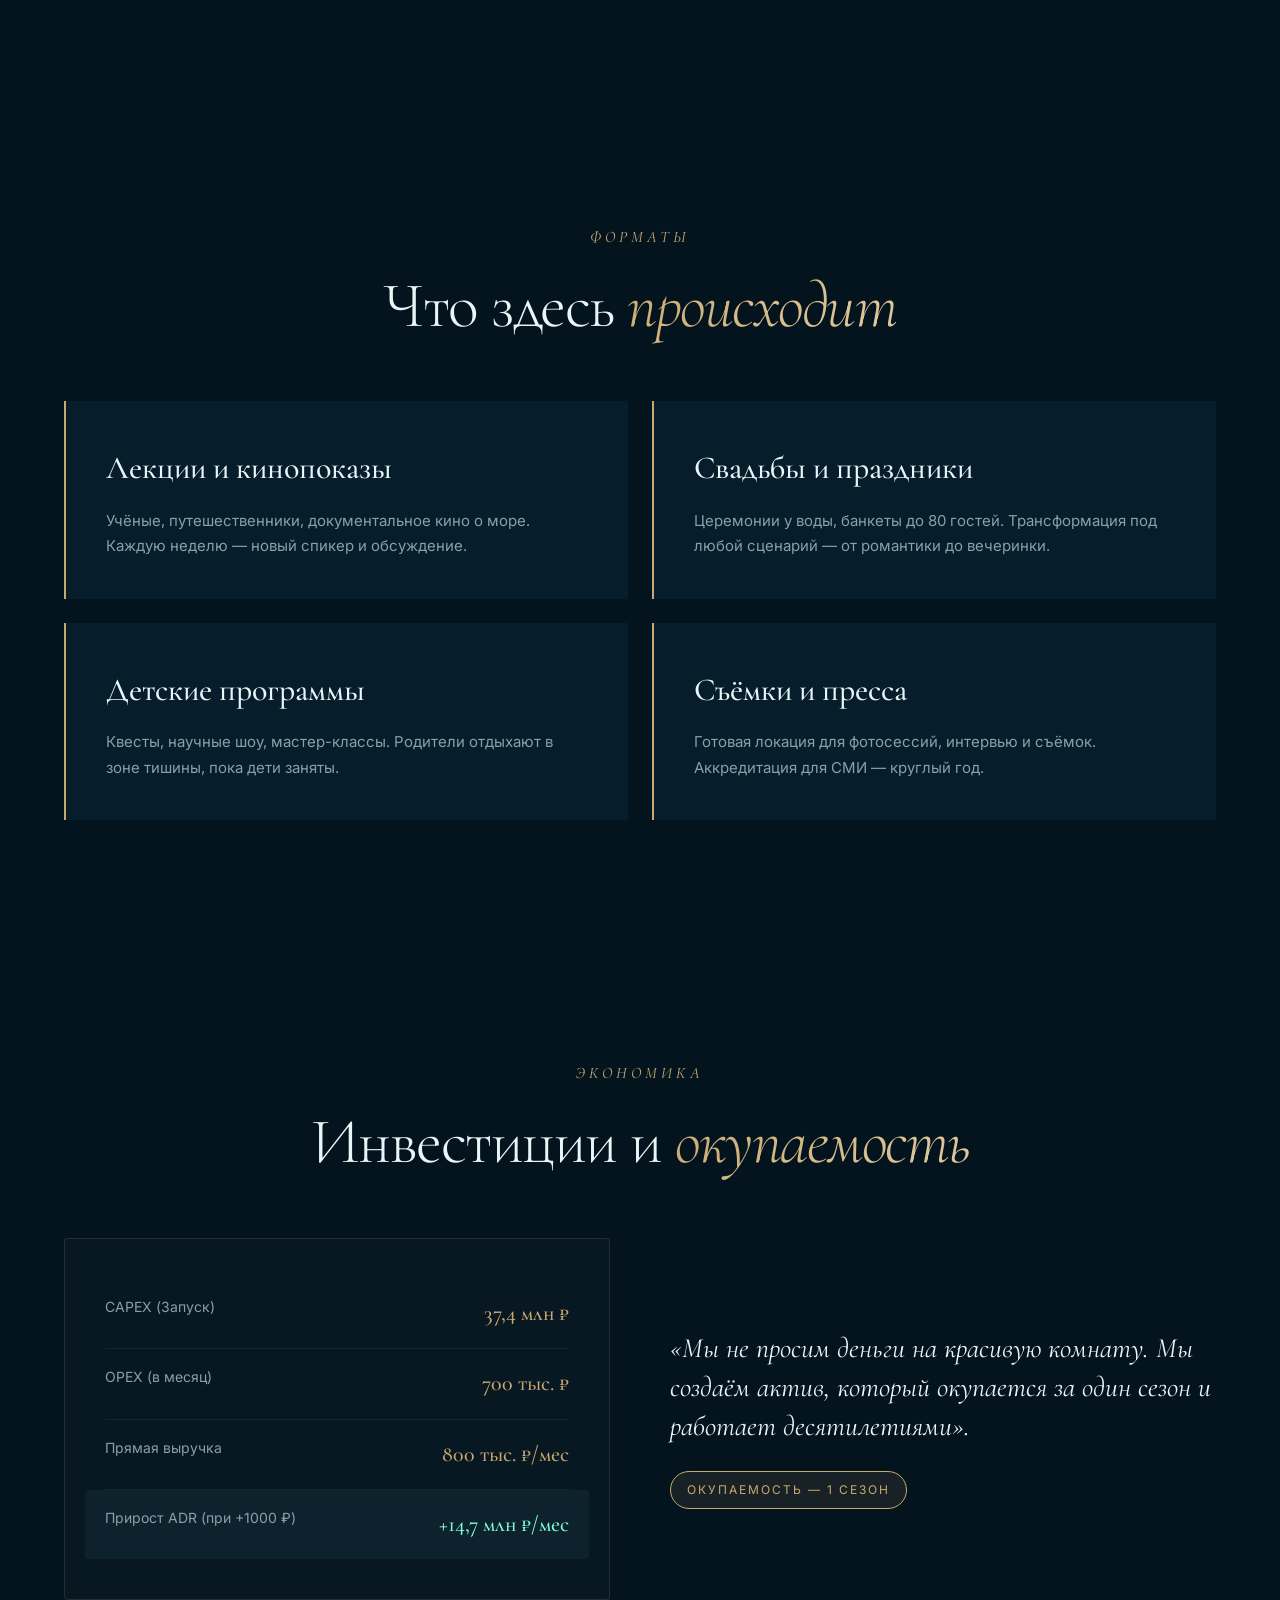
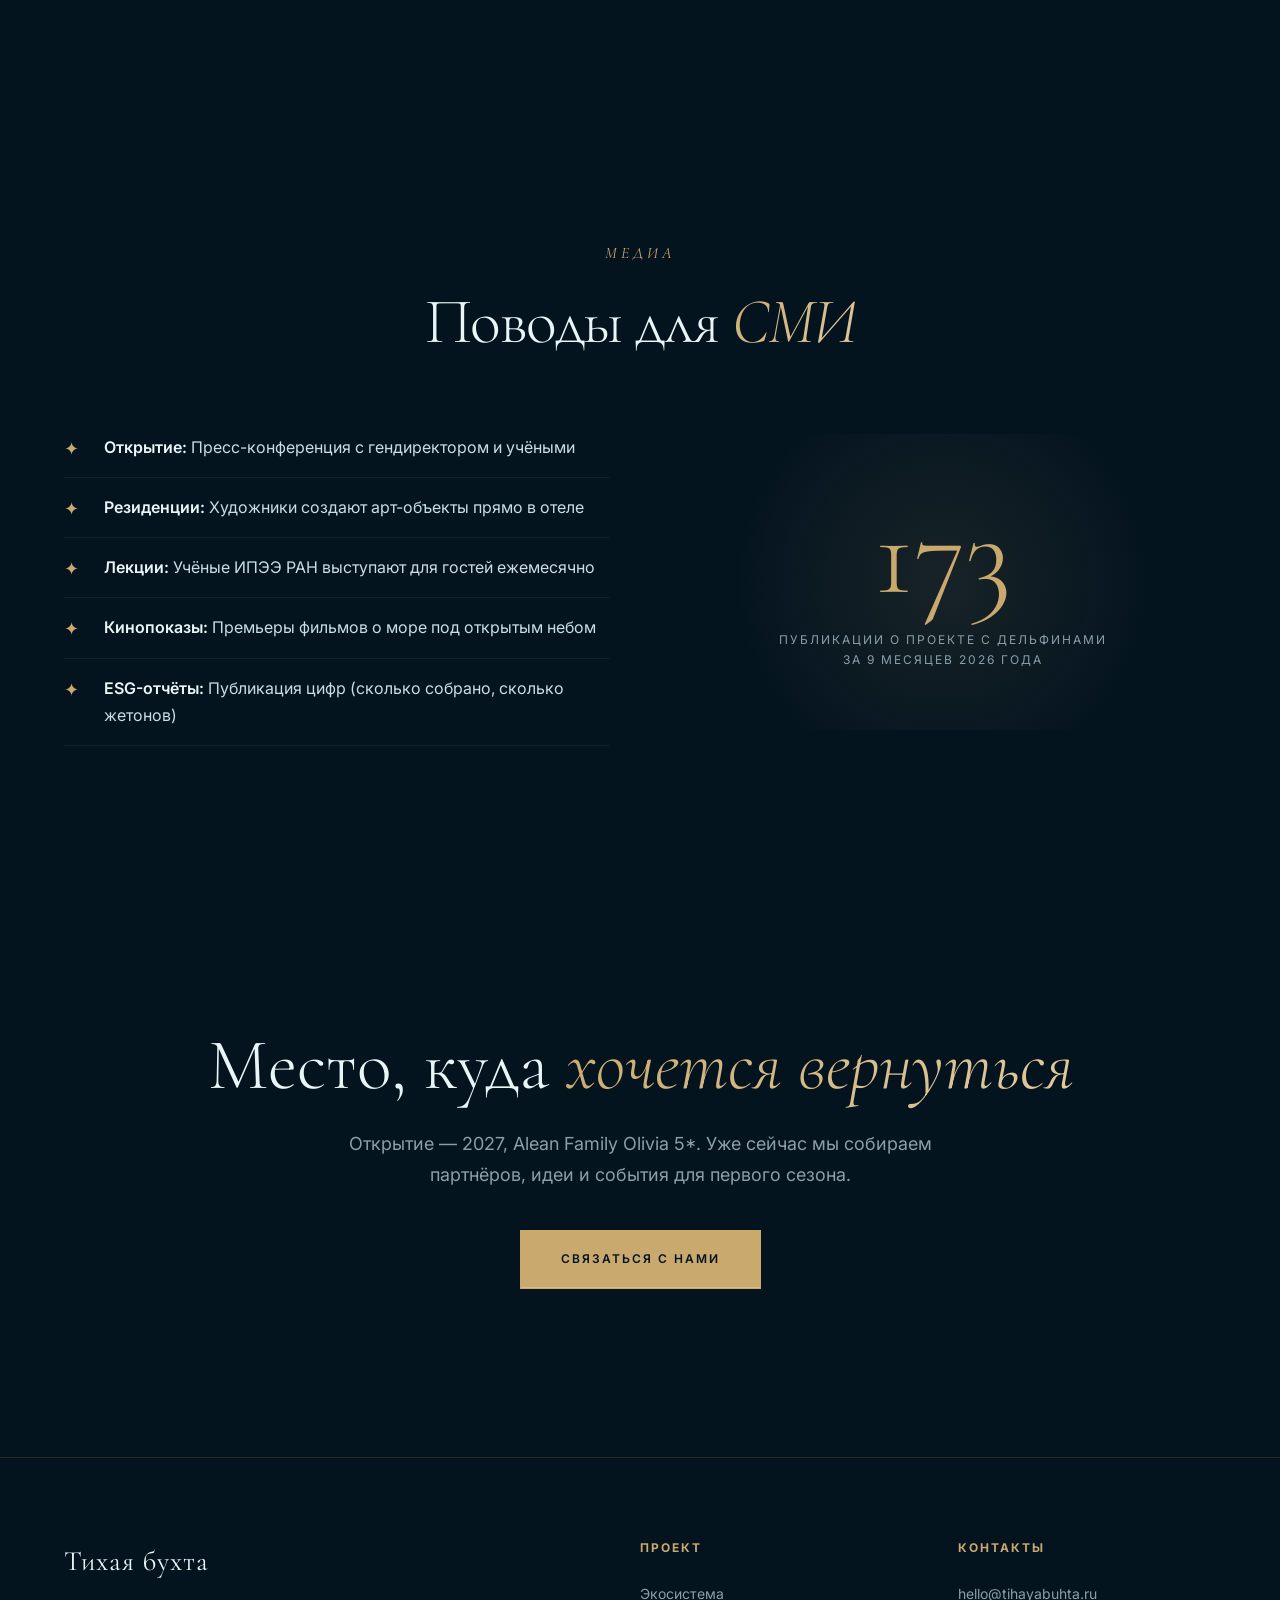
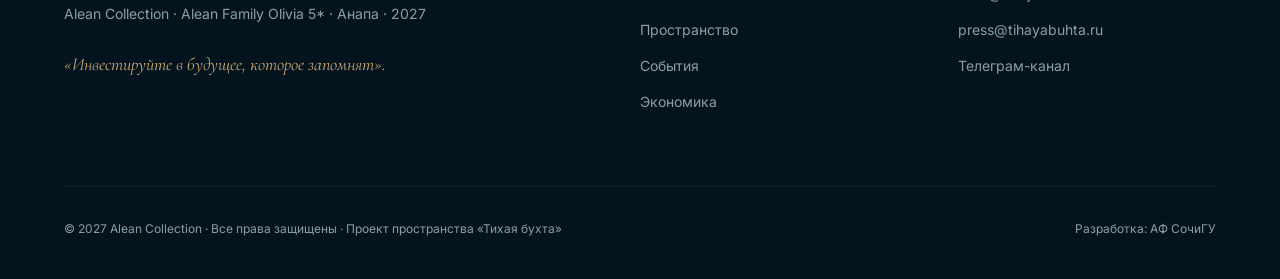
==== commit 4e1febd5: "Update index.html" ====
--- a/index.html
+++ b/index.html
@@ -33,16 +33,17 @@
         </div>
         
         <nav class="nav-links">
+            <a href="#features">Экосистема</a>
             <a href="#zones">Пространство</a>
             <a href="#events">События</a>
             <a href="#economics">Экономика</a>
-            <a href="#media">Медиа</a>
             <a href="#partners" class="btn-outline">Стать партнером</a>
         </nav>
     </header>
 
-    <!-- ================= HERO SECTION ================= -->
+    <!-- ================= MAIN ================= -->
     <main>
+        <!-- HERO SECTION -->
         <section class="hero" id="home">
             <div class="hero-content">
                 <span class="eyebrow">Alean Family Olivia 5* · Анапа · 2027</span>
@@ -75,7 +76,7 @@
             </div>
         </section>
 
-        <!-- ================= ТРИ ОПОРЫ ПРОЕКТА ================= -->
+        <!-- ТРИ ОПОРЫ ПРОЕКТА -->
         <section class="features-section" id="features">
             <div class="section-header">
                 <span class="eyebrow">Экосистема</span>
@@ -84,28 +85,26 @@
             </div>
 
             <div class="features-grid">
-                <!-- Опора 1: Гость -->
+                <!-- Опора 1 -->
                 <div class="feature-card">
                     <div class="feature-icon">
-                        <svg viewBox="0 0 24 24" fill="none" stroke="currentColor" stroke-width="1.5" stroke-linecap="round" stroke-linejoin="round"><path d="M20.84 4.61a5.5 5.5 0 0 0-7.78 0L12 5.67l-1.06-1.06a5.5 5.5 0 0 0-7.78 7.78l1.06 1.06L12 21.23l7.78-7.78 1.06-1.06a5.5 5.5 0 0 0 0-7.78z"></path></svg>
+                        <svg width="32" height="32" viewBox="0 0 24 24" fill="none" stroke="currentColor" stroke-width="1.5" stroke-linecap="round" stroke-linejoin="round"><path d="M20.84 4.61a5.5 5.5 0 0 0-7.78 0L12 5.67l-1.06-1.06a5.5 5.5 0 0 0-7.78 7.78l1.06 1.06L12 21.23l7.78-7.78 1.06-1.06a5.5 5.5 0 0 0 0-7.78z"></path></svg>
                     </div>
                     <h3 class="feature-title">Для гостя</h3>
                     <p class="feature-text">Интерактив, VR и квесты для детей. Родители отдыхают в зоне тишины. Взрослые слушают лекции. Каждый находит свое впечатление.</p>
                 </div>
-
-                <!-- Опора 2: Наука -->
+                <!-- Опора 2 -->
                 <div class="feature-card">
                     <div class="feature-icon">
-                        <svg viewBox="0 0 24 24" fill="none" stroke="currentColor" stroke-width="1.5" stroke-linecap="round" stroke-linejoin="round"><circle cx="12" cy="12" r="10"></circle><line x1="12" y1="16" x2="12" y2="12"></line><line x1="12" y1="8" x2="12.01" y2="8"></line></svg>
+                        <svg width="32" height="32" viewBox="0 0 24 24" fill="none" stroke="currentColor" stroke-width="1.5" stroke-linecap="round" stroke-linejoin="round"><circle cx="12" cy="12" r="10"></circle><line x1="12" y1="16" x2="12" y2="12"></line><line x1="12" y1="8" x2="12.01" y2="8"></line></svg>
                     </div>
                     <h3 class="feature-title">Для науки и ESG</h3>
                     <p class="feature-text">Мы внедряем Citizen Science. Гости через планшеты помогают ученым ИПЭЭ РАН классифицировать данные о дельфинах. Отдых превращается в помощь.</p>
                 </div>
-
-                <!-- Опора 3: Медиа -->
+                <!-- Опора 3 -->
                 <div class="feature-card">
                     <div class="feature-icon">
-                        <svg viewBox="0 0 24 24" fill="none" stroke="currentColor" stroke-width="1.5" stroke-linecap="round" stroke-linejoin="round"><path d="M23 19a2 2 0 0 1-2 2H3a2 2 0 0 1-2-2V8a2 2 0 0 1 2-2h4l2-3h6l2 3h4a2 2 0 0 1 2 2z"></path><circle cx="12" cy="13" r="4"></circle></svg>
+                        <svg width="32" height="32" viewBox="0 0 24 24" fill="none" stroke="currentColor" stroke-width="1.5" stroke-linecap="round" stroke-linejoin="round"><path d="M23 19a2 2 0 0 1-2 2H3a2 2 0 0 1-2-2V8a2 2 0 0 1 2-2h4l2-3h6l2 3h4a2 2 0 0 1 2 2z"></path><circle cx="12" cy="13" r="4"></circle></svg>
                     </div>
                     <h3 class="feature-title">Для медиа и PR</h3>
                     <p class="feature-text">50+ инфоповодов в год. Пресс-конференции, резиденции художников, кинопоказы. Это реклама, которую невозможно купить за деньги.</p>
@@ -113,14 +112,14 @@
             </div>
         </section>
 
-        <!-- ================= MANIFESTO ================= -->
+        <!-- МАНИФЕСТ -->
         <section class="manifesto">
             <div class="manifesto-content">
                 <p>«Это не музей. Это <span>сцена</span>, которая меняется каждый день: утром — йога у воды, днём — детский квест, вечером — кинопоказ, а завтра — пресс-конференция или свадьба».</p>
             </div>
         </section>
 
-        <!-- ================= ZONES ================= -->
+        <!-- ЗОНЫ -->
         <section class="zones-section" id="zones">
             <div class="section-header">
                 <span class="eyebrow">Архитектура</span>
@@ -129,37 +128,31 @@
             </div>
 
             <div class="zones-grid">
-                <!-- Зона 1 -->
                 <div class="zone-card">
                     <div class="zone-num">01</div>
                     <h3 class="zone-name">Погружение</h3>
                     <p class="zone-desc">Приглушённый свет, звук моря, аромат соли. Живая карта экспедиций: где прямо сейчас работают учёные.</p>
                 </div>
-                <!-- Зона 2 -->
                 <div class="zone-card">
                     <div class="zone-num">02</div>
-                    <h3 class="zone-name">Арт-объект «Жемчужина»</h3>
-                    <p class="zone-desc">Светящаяся сфера в обрамлении лент. Свет реагирует на приближение. Жетоны у основания идут в фонд.</p>
-                </div>
-                <!-- Зона 3 -->
+                    <h3 class="zone-name">Дельфины</h3>
+                    <p class="zone-desc">Арт-объект с символами Alean и Фонда. Свет реагирует на приближение. Жетоны у основания идут в фонд.</p>
+                </div>
                 <div class="zone-card">
                     <div class="zone-num">03</div>
                     <h3 class="zone-name">Живые истории</h3>
                     <p class="zone-desc">Медиа-экран с реальными историями сотрудников Alean из экспедиций. Обновляется ежемесячно.</p>
                 </div>
-                <!-- Зона 4 -->
                 <div class="zone-card">
                     <div class="zone-num">04</div>
                     <h3 class="zone-name">Юный исследователь</h3>
                     <p class="zone-desc">VR, сенсорные столы, микроскопы. Днём — дети, вечером — лекции для взрослых.</p>
                 </div>
-                <!-- Зона 5 -->
                 <div class="zone-card">
                     <div class="zone-num">05</div>
                     <h3 class="zone-name">Скамейки у воды</h3>
                     <p class="zone-desc">Полумрак, шум воды, мягкие пуфы. 15 минут покоя, пока ребёнок занят в лаборатории.</p>
                 </div>
-                <!-- Зона 6 -->
                 <div class="zone-card">
                     <div class="zone-num">06</div>
                     <h3 class="zone-name">Сцена-трансформер</h3>
@@ -168,7 +161,7 @@
             </div>
         </section>
 
-        <!-- ================= EVENTS ================= -->
+        <!-- СОБЫТИЯ -->
         <section class="events-section" id="events">
             <div class="section-header">
                 <span class="eyebrow">Форматы</span>
@@ -195,7 +188,7 @@
             </div>
         </section>
 
-        <!-- ================= ECONOMICS ================= -->
+        <!-- ЭКОНОМИКА -->
         <section class="econ-section" id="economics">
             <div class="section-header">
                 <span class="eyebrow">Экономика</span>
@@ -228,7 +221,7 @@
             </div>
         </section>
 
-        <!-- ================= MEDIA / PR ================= -->
+        <!-- МЕДИА / PR -->
         <section class="media-section" id="media">
             <div class="section-header">
                 <span class="eyebrow">Медиа</span>
@@ -250,7 +243,7 @@
             </div>
         </section>
 
-        <!-- ================= CTA / PARTNERS ================= -->
+        <!-- CTA / PARTNERS -->
         <section class="cta-section" id="partners">
             <div class="cta-content">
                 <h2 class="cta-title">Место, куда <em>хочется вернуться</em></h2>
@@ -270,10 +263,10 @@
             </div>
             <div class="footer-links-col">
                 <h4>Проект</h4>
+                <a href="#features">Экосистема</a>
                 <a href="#zones">Пространство</a>
                 <a href="#events">События</a>
                 <a href="#economics">Экономика</a>
-                <a href="#media">Медиа</a>
             </div>
             <div class="footer-links-col">
                 <h4>Контакты</h4>
--- a/css/style.css
+++ b/css/style.css
@@ -357,93 +357,89 @@
     margin-top: 12px;
 }
 
-/* ================= АРТ-ОБЪЕКТ (ЖЕМЧУЖИНА) ================= */
-.fountain-section {
-    padding-top: 40px;
+/* ================= ТРИ ОПОРЫ ПРОЕКТА ================= */
+.features-section {
+    padding-top: 80px;
     background: linear-gradient(180deg, transparent, rgba(10,45,64,0.2), transparent);
+}
+
+.features-grid {
+    display: grid;
+    grid-template-columns: repeat(3, 1fr);
+    gap: 30px;
+    margin-top: 40px;
+}
+
+.feature-card {
+    background: rgba(255, 255, 255, 0.02);
+    border: 1px solid var(--line);
+    border-radius: 4px;
+    padding: 50px 40px;
+    text-align: center;
+    transition: var(--transition);
+    position: relative;
     overflow: hidden;
 }
 
-.fountain-container {
-    position: relative;
-    max-width: 900px;
-    margin: 0 auto;
-    display: flex;
-    flex-direction: column;
-    align-items: center;
-}
-
-.fountain-svg {
-    width: 100%;
-    height: auto;
-    filter: drop-shadow(0 30px 50px rgba(0,0,0,0.6));
-}
-
-/* Анимация парения золотой ленты */
-.ribbon-gold {
-    transform-origin: center;
-    animation: floatGold 8s ease-in-out infinite;
-}
-
-/* Анимация парения бирюзовой ленты */
-.ribbon-aqua {
-    transform-origin: center;
-    animation: floatAqua 10s ease-in-out infinite;
-}
-
-/* Анимация пульсации жемчужины */
-.pearl {
-    transform-origin: center;
-    animation: pulsePearl 4s ease-in-out infinite;
-}
-
-@keyframes floatGold {
-    0%, 100% { transform: translateY(0) scale(1); }
-    50% { transform: translateY(-10px) scale(1.02); }
-}
-
-@keyframes floatAqua {
-    0%, 100% { transform: translateY(0) scale(1); }
-    50% { transform: translateY(10px) scale(1.01); }
-}
-
-@keyframes pulsePearl {
-    0%, 100% { transform: scale(1); filter: brightness(1); }
-    50% { transform: scale(1.05); filter: brightness(1.2); }
-}
-
-/* Легенда под фонтаном */
-.fountain-legend {
-    display: flex;
-    gap: 30px;
-    margin-top: 30px;
-    flex-wrap: wrap;
-    justify-content: center;
-    padding: 20px;
-    background: rgba(255, 255, 255, 0.02);
-    border: 1px solid rgba(201, 169, 110, 0.1);
-    border-radius: 50px;
-}
-
-.legend-item {
+.feature-card::before {
+    content: '';
+    position: absolute;
+    top: 0; left: 0; width: 100%; height: 2px;
+    background: linear-gradient(90deg, transparent, var(--gold), transparent);
+    transform: scaleX(0);
+    transition: var(--transition);
+}
+
+.feature-card:hover {
+    transform: translateY(-10px);
+    background: rgba(255, 255, 255, 0.04);
+    border-color: rgba(201, 169, 110, 0.3);
+    box-shadow: 0 20px 40px rgba(0,0,0,0.3);
+}
+
+.feature-card:hover::before {
+    transform: scaleX(1);
+}
+
+.feature-icon {
+    width: 64px;
+    height: 64px;
+    margin: 0 auto 24px;
+    color: var(--gold);
     display: flex;
     align-items: center;
-    gap: 10px;
-    font-size: 13px;
-    color: var(--text);
-    letter-spacing: 1px;
-}
-
-.dot {
-    width: 8px;
-    height: 8px;
+    justify-content: center;
+    background: rgba(201, 169, 110, 0.05);
     border-radius: 50%;
-    display: inline-block;
-}
-
-.dot.gold { background: var(--gold); box-shadow: 0 0 10px var(--gold); }
-.dot.aqua { background: var(--aqua); box-shadow: 0 0 10px var(--aqua); }
-.dot.white { background: var(--moon); box-shadow: 0 0 10px var(--moon); }
+    border: 1px solid rgba(201, 169, 110, 0.2);
+    transition: var(--transition);
+}
+
+.feature-card:hover .feature-icon {
+    background: var(--gold);
+    color: var(--abyss);
+    transform: scale(1.1);
+    box-shadow: 0 0 20px rgba(201, 169, 110, 0.4);
+}
+
+.feature-icon svg {
+    width: 32px;
+    height: 32px;
+}
+
+.feature-title {
+    font-family: var(--font-head);
+    font-size: 28px;
+    color: var(--moon);
+    font-weight: 500;
+    margin-bottom: 16px;
+}
+
+.feature-text {
+    font-size: 15px;
+    color: var(--muted);
+    line-height: 1.7;
+}
 
 /* ================= МАНИФЕСТ ================= */
 .manifesto {
@@ -785,6 +781,7 @@
 /* ================= АДАПТИВ ================= */
 @media (max-width: 1024px) {
     .zones-grid { grid-template-columns: repeat(2, 1fr); }
+    .features-grid { grid-template-columns: 1fr; gap: 24px; } /* Добавлено для новых карточек */
     .econ-layout, .media-layout { grid-template-columns: 1fr; gap: 40px; }
     .footer-grid { grid-template-columns: 1fr 1fr; }
 }
@@ -800,12 +797,4 @@
     .media-big-num { font-size: 80px; }
     .footer-grid { grid-template-columns: 1fr; gap: 40px; }
     .footer-bottom { flex-direction: column; gap: 12px; text-align: center; }
-    
-    .fountain-legend {
-        flex-direction: column;
-        gap: 12px;
-        border-radius: 16px;
-        width: 90%;
-        align-items: center;
-    }
-}
+}
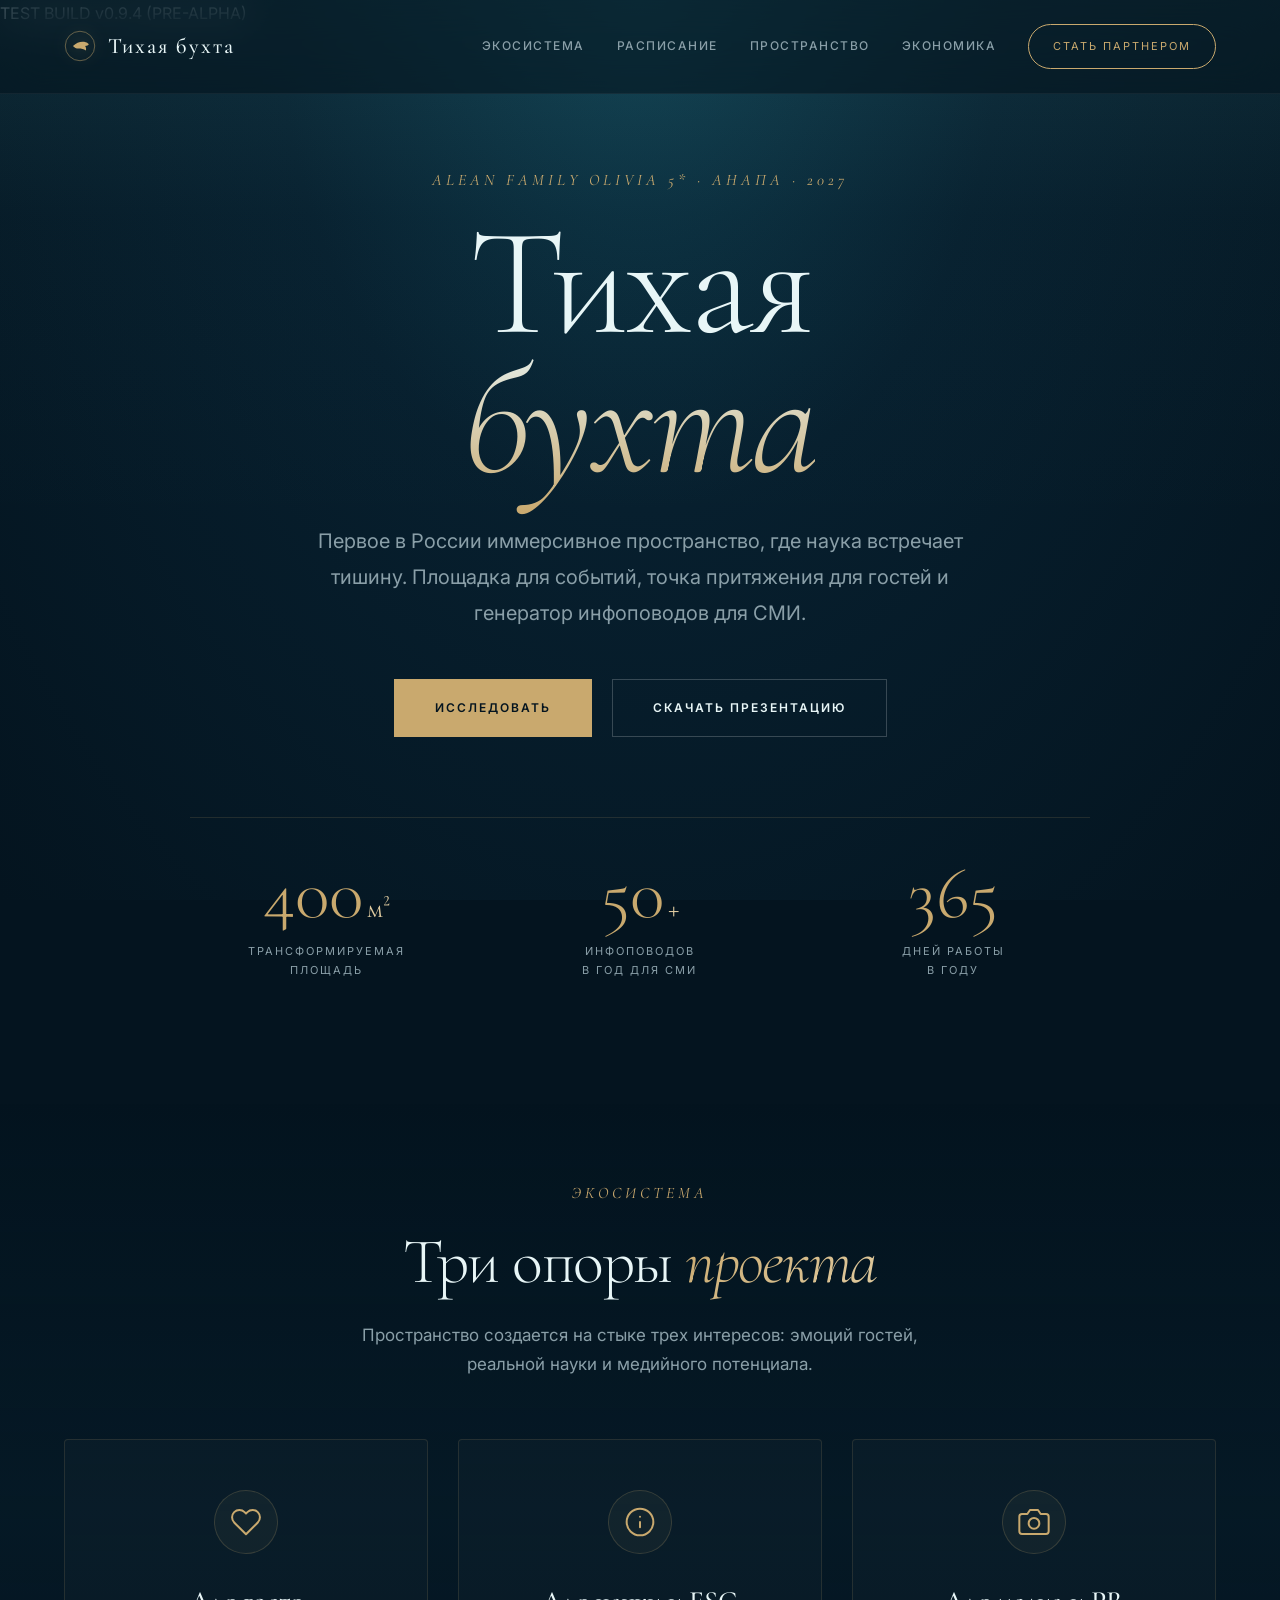
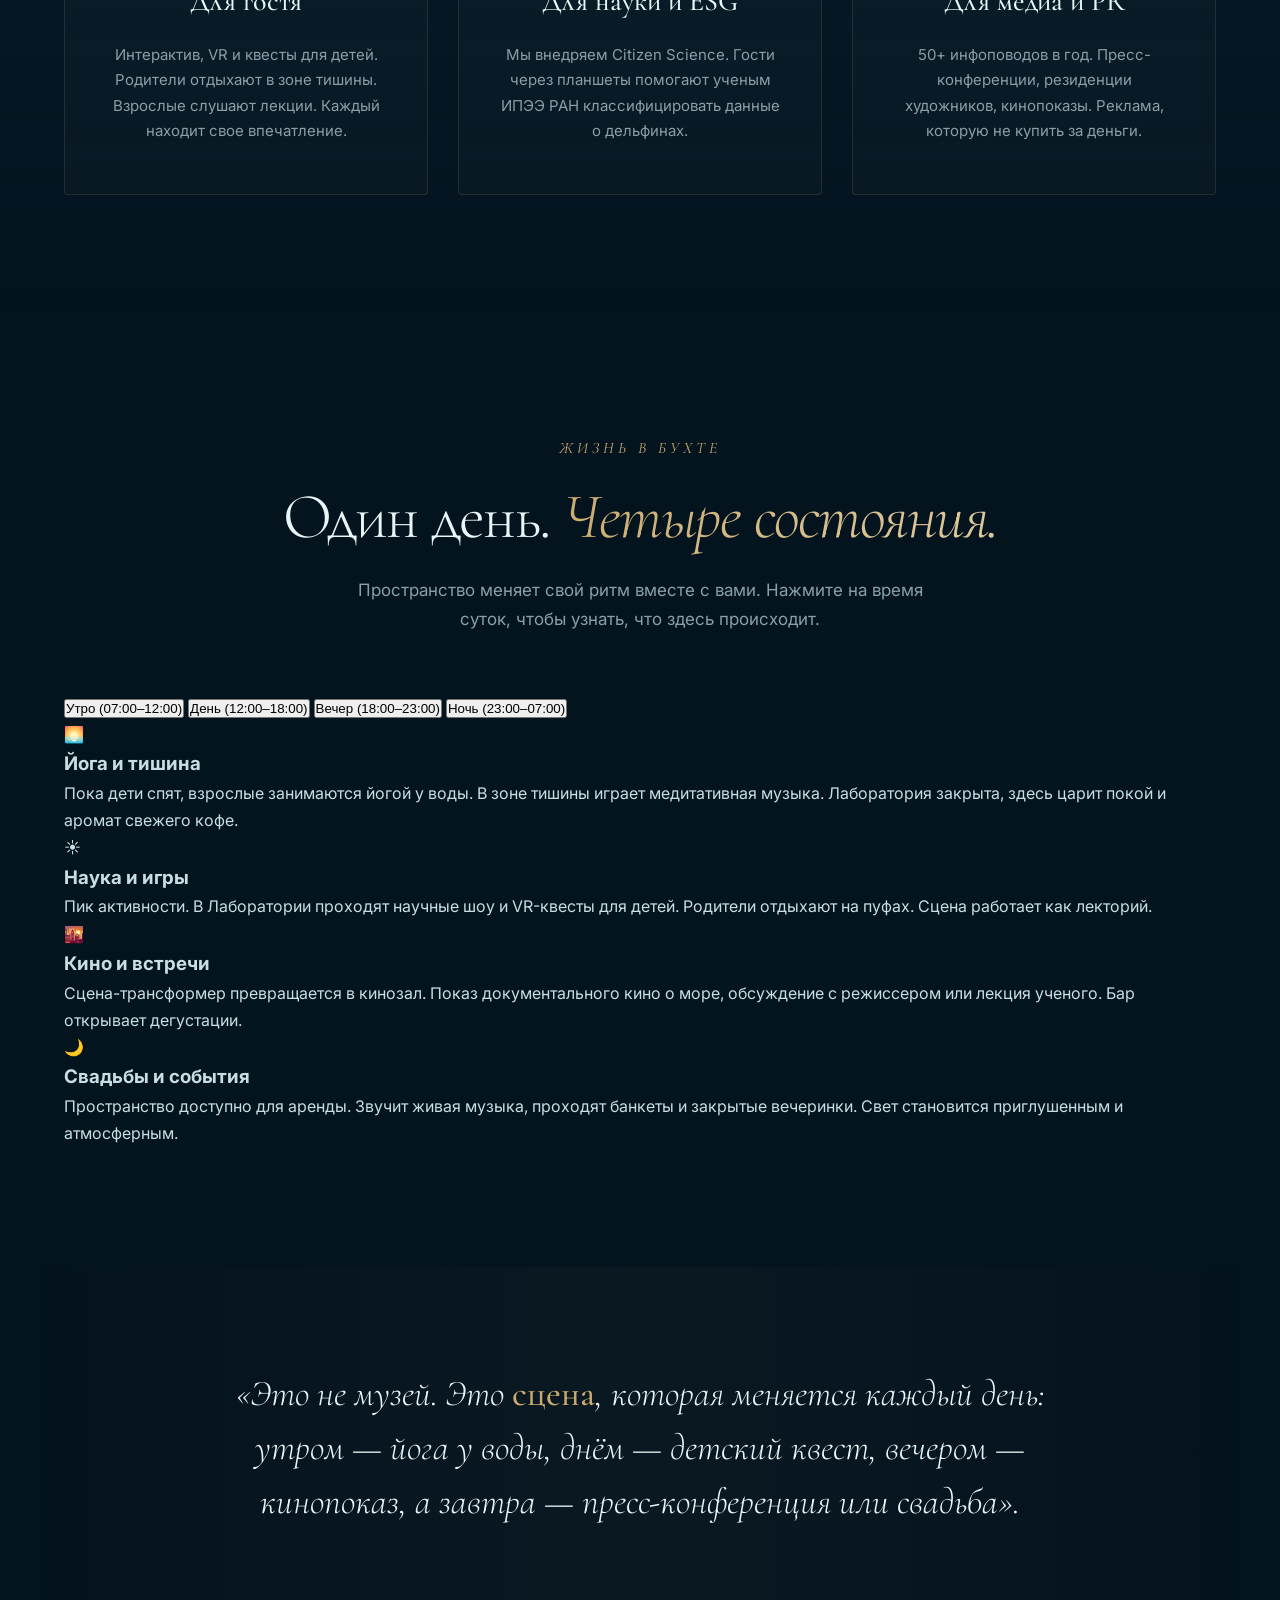
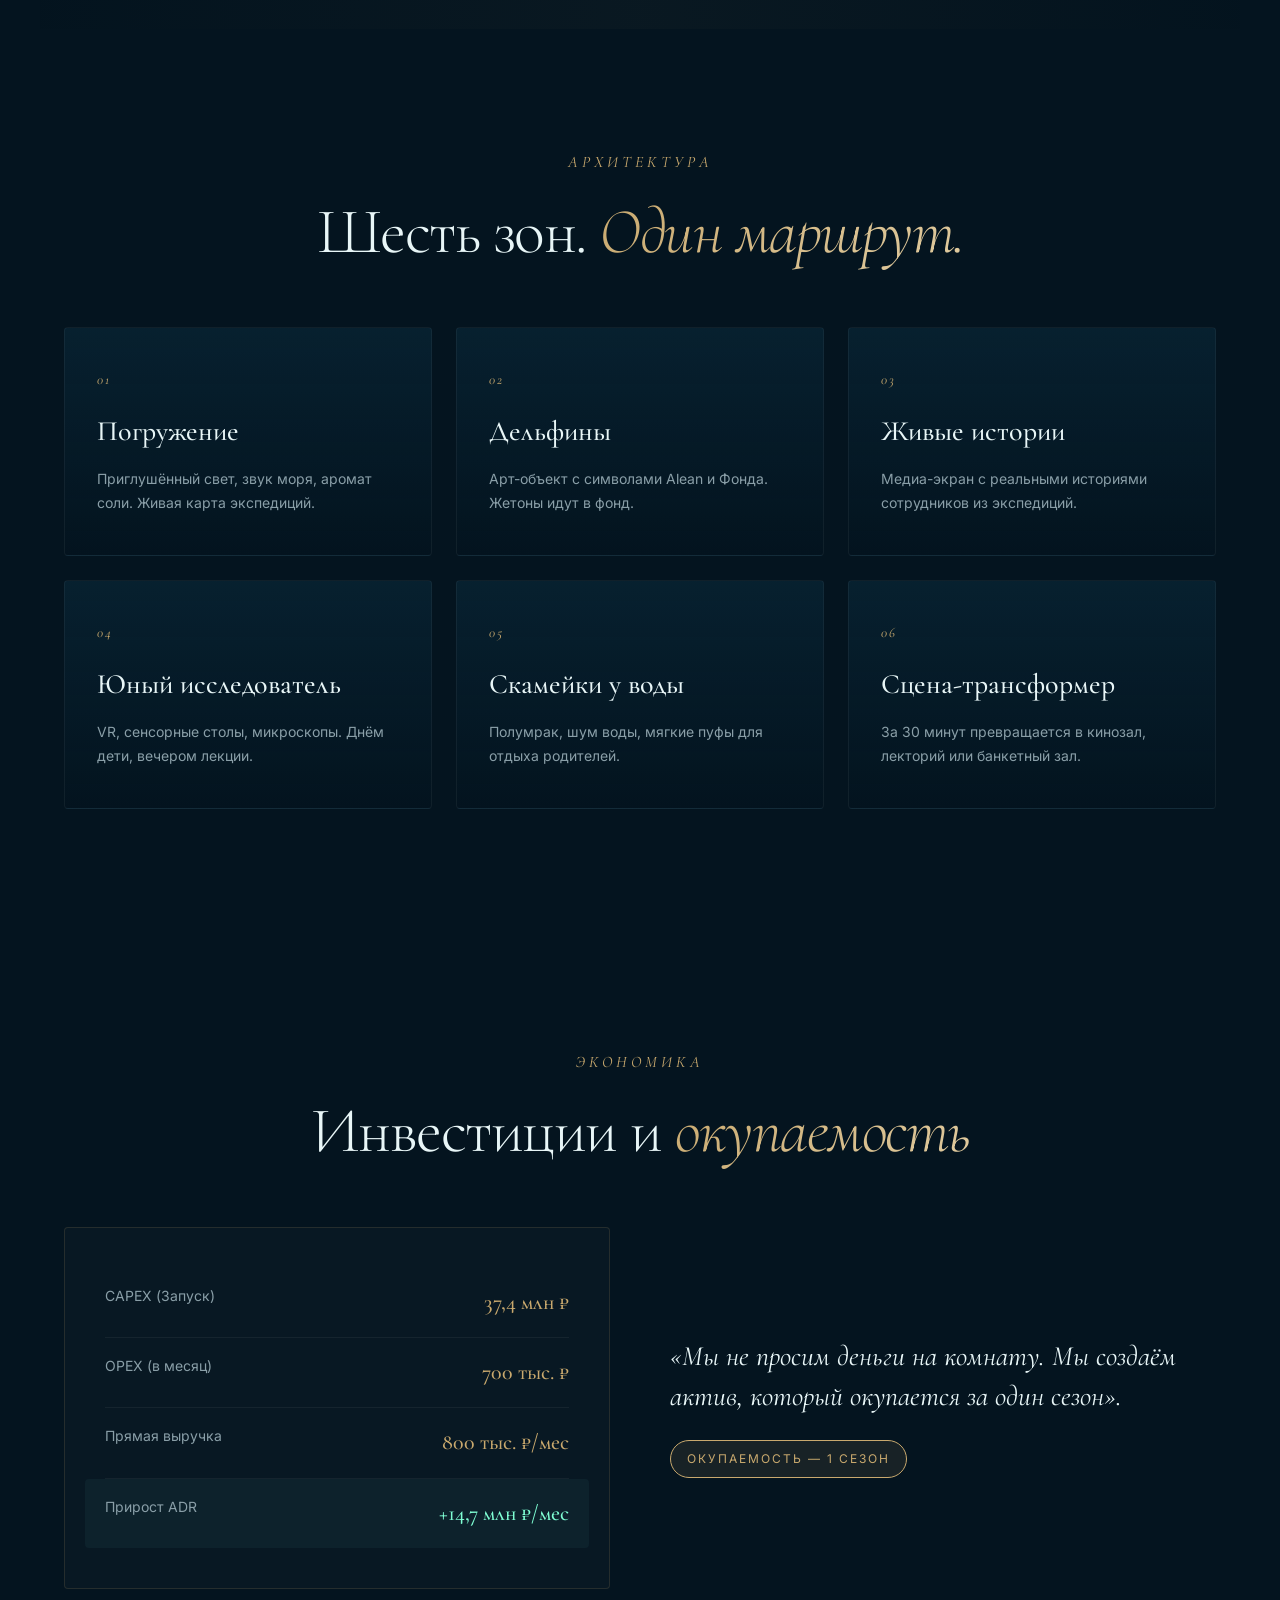
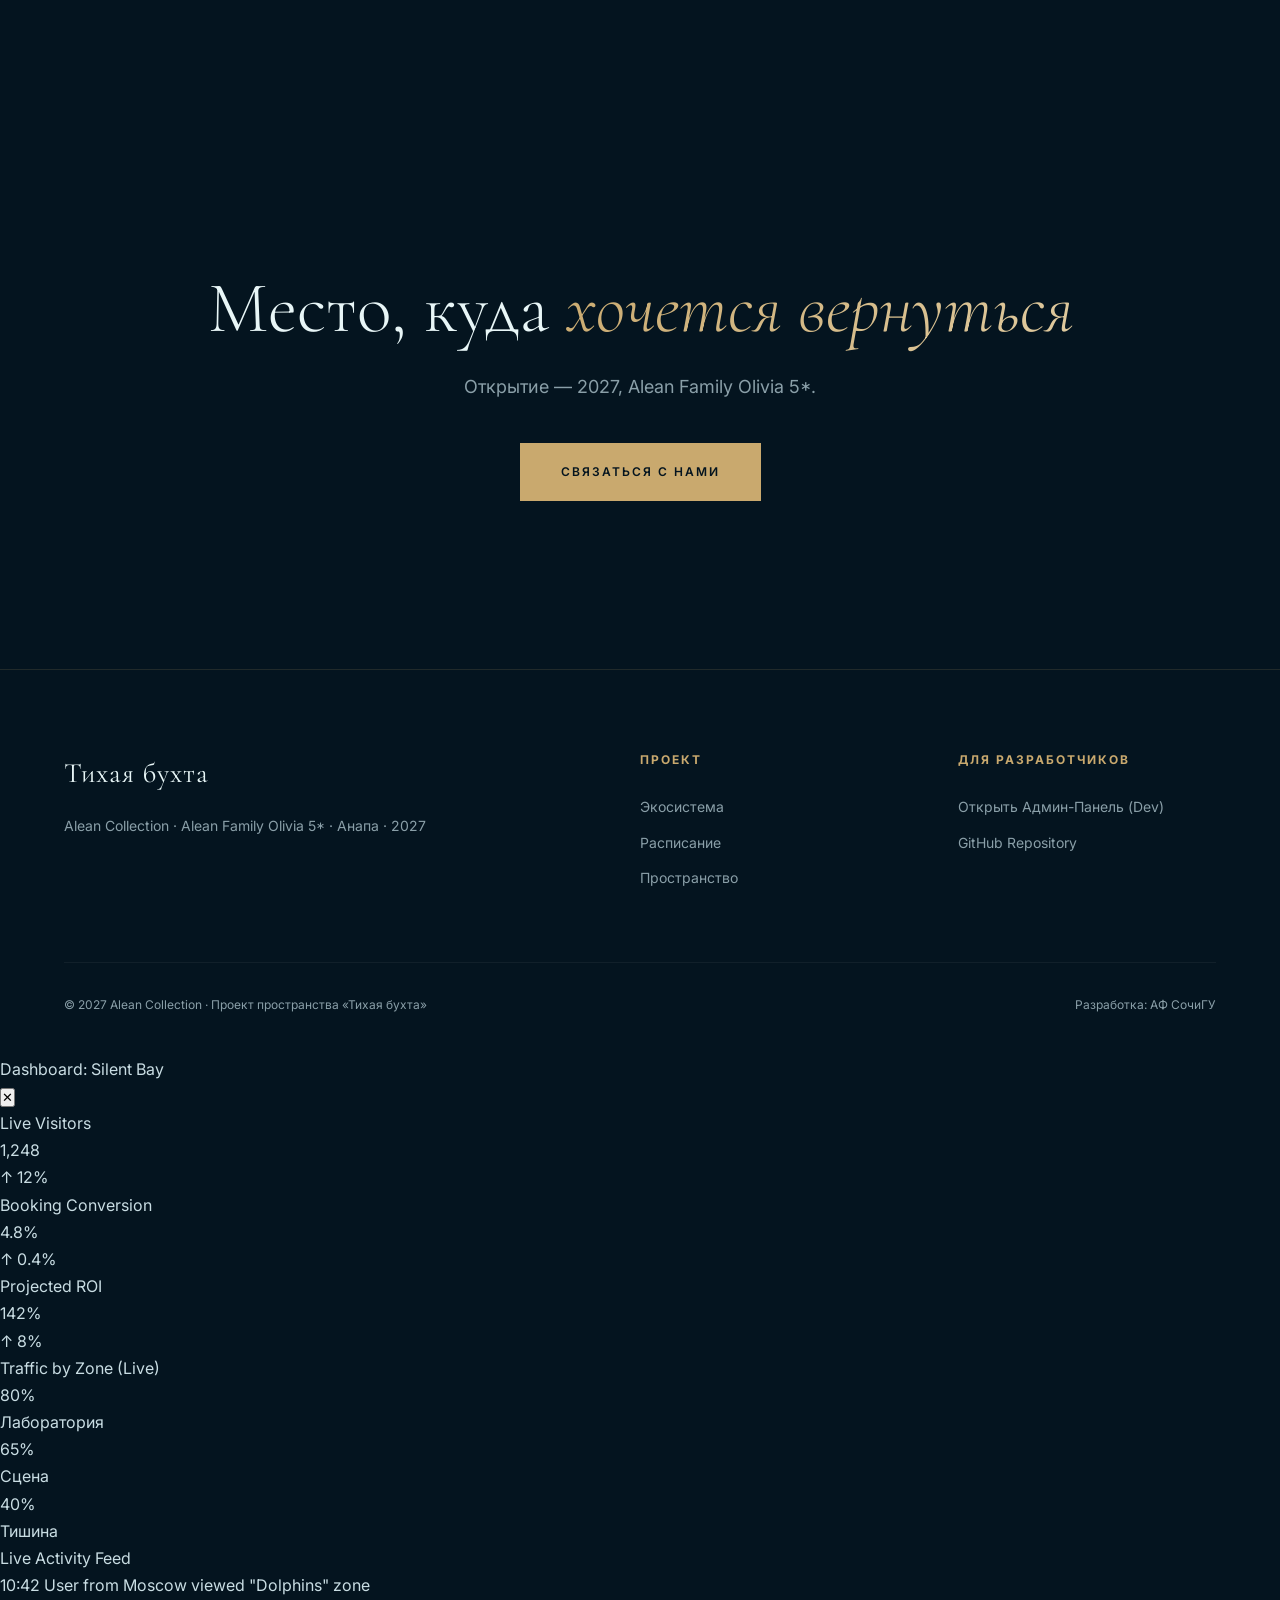
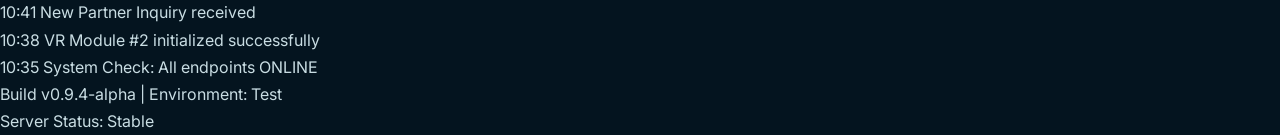
==== commit 5b3fa674: "Update index.html" ====
--- a/index.html
+++ b/index.html
@@ -6,17 +6,19 @@
     <title>Тихая бухта · Иммерсивное пространство Alean Olivia 5*</title>
     <meta name="description" content="Первое в России иммерсивное пространство о дельфинах. Наука, отдых и медиа в отеле Alean Family Olivia 5*.">
     
-    <!-- Шрифты Google Fonts -->
     <link rel="preconnect" href="https://fonts.googleapis.com">
     <link rel="preconnect" href="https://fonts.gstatic.com" crossorigin>
     <link href="https://fonts.googleapis.com/css2?family=Cormorant+Garamond:ital,wght@0,300;0,400;0,500;0,600;1,300;1,400&family=Inter:wght@300;400;500;600&display=swap" rel="stylesheet">
     
-    <!-- Подключение CSS -->
     <link rel="stylesheet" href="css/style.css">
 </head>
 <body>
 
-    <!-- Фоновая анимация (частицы) -->
+    <!-- БАННЕР ТЕСТОВОЙ ВЕРСИИ -->
+    <div class="test-badge">
+        <span class="dot-pulse"></span> TEST BUILD v0.9.4 (PRE-ALPHA)
+    </div>
+
     <div class="ocean-bg"></div>
     <div class="particles" id="particles"></div>
 
@@ -34,8 +36,8 @@
         
         <nav class="nav-links">
             <a href="#features">Экосистема</a>
+            <a href="#schedule">Расписание</a>
             <a href="#zones">Пространство</a>
-            <a href="#events">События</a>
             <a href="#economics">Экономика</a>
             <a href="#partners" class="btn-outline">Стать партнером</a>
         </nav>
@@ -59,7 +61,6 @@
                 </div>
             </div>
 
-            <!-- Плашки со статистикой -->
             <div class="stats-grid">
                 <div class="stat-item">
                     <div class="stat-num">400<span class="stat-unit">м²</span></div>
@@ -85,7 +86,6 @@
             </div>
 
             <div class="features-grid">
-                <!-- Опора 1 -->
                 <div class="feature-card">
                     <div class="feature-icon">
                         <svg width="32" height="32" viewBox="0 0 24 24" fill="none" stroke="currentColor" stroke-width="1.5" stroke-linecap="round" stroke-linejoin="round"><path d="M20.84 4.61a5.5 5.5 0 0 0-7.78 0L12 5.67l-1.06-1.06a5.5 5.5 0 0 0-7.78 7.78l1.06 1.06L12 21.23l7.78-7.78 1.06-1.06a5.5 5.5 0 0 0 0-7.78z"></path></svg>
@@ -93,21 +93,60 @@
                     <h3 class="feature-title">Для гостя</h3>
                     <p class="feature-text">Интерактив, VR и квесты для детей. Родители отдыхают в зоне тишины. Взрослые слушают лекции. Каждый находит свое впечатление.</p>
                 </div>
-                <!-- Опора 2 -->
                 <div class="feature-card">
                     <div class="feature-icon">
                         <svg width="32" height="32" viewBox="0 0 24 24" fill="none" stroke="currentColor" stroke-width="1.5" stroke-linecap="round" stroke-linejoin="round"><circle cx="12" cy="12" r="10"></circle><line x1="12" y1="16" x2="12" y2="12"></line><line x1="12" y1="8" x2="12.01" y2="8"></line></svg>
                     </div>
                     <h3 class="feature-title">Для науки и ESG</h3>
-                    <p class="feature-text">Мы внедряем Citizen Science. Гости через планшеты помогают ученым ИПЭЭ РАН классифицировать данные о дельфинах. Отдых превращается в помощь.</p>
-                </div>
-                <!-- Опора 3 -->
+                    <p class="feature-text">Мы внедряем Citizen Science. Гости через планшеты помогают ученым ИПЭЭ РАН классифицировать данные о дельфинах.</p>
+                </div>
                 <div class="feature-card">
                     <div class="feature-icon">
                         <svg width="32" height="32" viewBox="0 0 24 24" fill="none" stroke="currentColor" stroke-width="1.5" stroke-linecap="round" stroke-linejoin="round"><path d="M23 19a2 2 0 0 1-2 2H3a2 2 0 0 1-2-2V8a2 2 0 0 1 2-2h4l2-3h6l2 3h4a2 2 0 0 1 2 2z"></path><circle cx="12" cy="13" r="4"></circle></svg>
                     </div>
                     <h3 class="feature-title">Для медиа и PR</h3>
-                    <p class="feature-text">50+ инфоповодов в год. Пресс-конференции, резиденции художников, кинопоказы. Это реклама, которую невозможно купить за деньги.</p>
+                    <p class="feature-text">50+ инфоповодов в год. Пресс-конференции, резиденции художников, кинопоказы. Реклама, которую не купить за деньги.</p>
+                </div>
+            </div>
+        </section>
+
+        <!-- ИНТЕРАКТИВНОЕ РАСПИСАНИЕ -->
+        <section class="schedule-section" id="schedule">
+            <div class="section-header">
+                <span class="eyebrow">Жизнь в бухте</span>
+                <h2 class="section-title">Один день. <em>Четыре состояния.</em></h2>
+                <p class="section-desc">Пространство меняет свой ритм вместе с вами. Нажмите на время суток, чтобы узнать, что здесь происходит.</p>
+            </div>
+
+            <div class="schedule-container">
+                <div class="schedule-tabs">
+                    <button class="schedule-tab active" data-time="morning">Утро (07:00–12:00)</button>
+                    <button class="schedule-tab" data-time="day">День (12:00–18:00)</button>
+                    <button class="schedule-tab" data-time="evening">Вечер (18:00–23:00)</button>
+                    <button class="schedule-tab" data-time="night">Ночь (23:00–07:00)</button>
+                </div>
+
+                <div class="schedule-content">
+                    <div class="schedule-panel active" id="morning">
+                        <div class="schedule-icon">🌅</div>
+                        <h3 class="schedule-title">Йога и тишина</h3>
+                        <p class="schedule-text">Пока дети спят, взрослые занимаются йогой у воды. В зоне тишины играет медитативная музыка. Лаборатория закрыта, здесь царит покой и аромат свежего кофе.</p>
+                    </div>
+                    <div class="schedule-panel" id="day">
+                        <div class="schedule-icon">☀️</div>
+                        <h3 class="schedule-title">Наука и игры</h3>
+                        <p class="schedule-text">Пик активности. В Лаборатории проходят научные шоу и VR-квесты для детей. Родители отдыхают на пуфах. Сцена работает как лекторий.</p>
+                    </div>
+                    <div class="schedule-panel" id="evening">
+                        <div class="schedule-icon">🌇</div>
+                        <h3 class="schedule-title">Кино и встречи</h3>
+                        <p class="schedule-text">Сцена-трансформер превращается в кинозал. Показ документального кино о море, обсуждение с режиссером или лекция ученого. Бар открывает дегустации.</p>
+                    </div>
+                    <div class="schedule-panel" id="night">
+                        <div class="schedule-icon">🌙</div>
+                        <h3 class="schedule-title">Свадьбы и события</h3>
+                        <p class="schedule-text">Пространство доступно для аренды. Звучит живая музыка, проходят банкеты и закрытые вечеринки. Свет становится приглушенным и атмосферным.</p>
+                    </div>
                 </div>
             </div>
         </section>
@@ -124,67 +163,15 @@
             <div class="section-header">
                 <span class="eyebrow">Архитектура</span>
                 <h2 class="section-title">Шесть зон. <em>Один маршрут.</em></h2>
-                <p class="section-desc">Пространство, которое ведёт гостя от тишины к открытию. Каждая зона работает на своё настроение.</p>
             </div>
 
             <div class="zones-grid">
-                <div class="zone-card">
-                    <div class="zone-num">01</div>
-                    <h3 class="zone-name">Погружение</h3>
-                    <p class="zone-desc">Приглушённый свет, звук моря, аромат соли. Живая карта экспедиций: где прямо сейчас работают учёные.</p>
-                </div>
-                <div class="zone-card">
-                    <div class="zone-num">02</div>
-                    <h3 class="zone-name">Дельфины</h3>
-                    <p class="zone-desc">Арт-объект с символами Alean и Фонда. Свет реагирует на приближение. Жетоны у основания идут в фонд.</p>
-                </div>
-                <div class="zone-card">
-                    <div class="zone-num">03</div>
-                    <h3 class="zone-name">Живые истории</h3>
-                    <p class="zone-desc">Медиа-экран с реальными историями сотрудников Alean из экспедиций. Обновляется ежемесячно.</p>
-                </div>
-                <div class="zone-card">
-                    <div class="zone-num">04</div>
-                    <h3 class="zone-name">Юный исследователь</h3>
-                    <p class="zone-desc">VR, сенсорные столы, микроскопы. Днём — дети, вечером — лекции для взрослых.</p>
-                </div>
-                <div class="zone-card">
-                    <div class="zone-num">05</div>
-                    <h3 class="zone-name">Скамейки у воды</h3>
-                    <p class="zone-desc">Полумрак, шум воды, мягкие пуфы. 15 минут покоя, пока ребёнок занят в лаборатории.</p>
-                </div>
-                <div class="zone-card">
-                    <div class="zone-num">06</div>
-                    <h3 class="zone-name">Сцена-трансформер</h3>
-                    <p class="zone-desc">За 30 минут превращается в кинозал, лекторий, танцпол или банкетный зал.</p>
-                </div>
-            </div>
-        </section>
-
-        <!-- СОБЫТИЯ -->
-        <section class="events-section" id="events">
-            <div class="section-header">
-                <span class="eyebrow">Форматы</span>
-                <h2 class="section-title">Что здесь <em>происходит</em></h2>
-            </div>
-
-            <div class="events-grid">
-                <div class="event-card">
-                    <h3 class="event-title">Лекции и кинопоказы</h3>
-                    <p class="event-desc">Учёные, путешественники, документальное кино о море. Каждую неделю — новый спикер и обсуждение.</p>
-                </div>
-                <div class="event-card">
-                    <h3 class="event-title">Свадьбы и праздники</h3>
-                    <p class="event-desc">Церемонии у воды, банкеты до 80 гостей. Трансформация под любой сценарий — от романтики до вечеринки.</p>
-                </div>
-                <div class="event-card">
-                    <h3 class="event-title">Детские программы</h3>
-                    <p class="event-desc">Квесты, научные шоу, мастер-классы. Родители отдыхают в зоне тишины, пока дети заняты.</p>
-                </div>
-                <div class="event-card">
-                    <h3 class="event-title">Съёмки и пресса</h3>
-                    <p class="event-desc">Готовая локация для фотосессий, интервью и съёмок. Аккредитация для СМИ — круглый год.</p>
-                </div>
+                <div class="zone-card"><div class="zone-num">01</div><h3 class="zone-name">Погружение</h3><p class="zone-desc">Приглушённый свет, звук моря, аромат соли. Живая карта экспедиций.</p></div>
+                <div class="zone-card"><div class="zone-num">02</div><h3 class="zone-name">Дельфины</h3><p class="zone-desc">Арт-объект с символами Alean и Фонда. Жетоны идут в фонд.</p></div>
+                <div class="zone-card"><div class="zone-num">03</div><h3 class="zone-name">Живые истории</h3><p class="zone-desc">Медиа-экран с реальными историями сотрудников из экспедиций.</p></div>
+                <div class="zone-card"><div class="zone-num">04</div><h3 class="zone-name">Юный исследователь</h3><p class="zone-desc">VR, сенсорные столы, микроскопы. Днём дети, вечером лекции.</p></div>
+                <div class="zone-card"><div class="zone-num">05</div><h3 class="zone-name">Скамейки у воды</h3><p class="zone-desc">Полумрак, шум воды, мягкие пуфы для отдыха родителей.</p></div>
+                <div class="zone-card"><div class="zone-num">06</div><h3 class="zone-name">Сцена-трансформер</h3><p class="zone-desc">За 30 минут превращается в кинозал, лекторий или банкетный зал.</p></div>
             </div>
         </section>
 
@@ -197,48 +184,14 @@
 
             <div class="econ-layout">
                 <div class="econ-table-wrapper">
-                    <div class="econ-row">
-                        <span class="econ-label">CAPEX (Запуск)</span>
-                        <span class="econ-value">37,4 млн ₽</span>
-                    </div>
-                    <div class="econ-row">
-                        <span class="econ-label">OPEX (в месяц)</span>
-                        <span class="econ-value">700 тыс. ₽</span>
-                    </div>
-                    <div class="econ-row">
-                        <span class="econ-label">Прямая выручка</span>
-                        <span class="econ-value">800 тыс. ₽/мес</span>
-                    </div>
-                    <div class="econ-row highlight-row">
-                        <span class="econ-label">Прирост ADR (при +1000 ₽)</span>
-                        <span class="econ-value">+14,7 млн ₽/мес</span>
-                    </div>
+                    <div class="econ-row"><span class="econ-label">CAPEX (Запуск)</span><span class="econ-value">37,4 млн ₽</span></div>
+                    <div class="econ-row"><span class="econ-label">OPEX (в месяц)</span><span class="econ-value">700 тыс. ₽</span></div>
+                    <div class="econ-row"><span class="econ-label">Прямая выручка</span><span class="econ-value">800 тыс. ₽/мес</span></div>
+                    <div class="econ-row highlight-row"><span class="econ-label">Прирост ADR</span><span class="econ-value">+14,7 млн ₽/мес</span></div>
                 </div>
                 <div class="econ-quote">
-                    <p>«Мы не просим деньги на красивую комнату. Мы создаём актив, который окупается за один сезон и работает десятилетиями».</p>
+                    <p>«Мы не просим деньги на комнату. Мы создаём актив, который окупается за один сезон».</p>
                     <span class="econ-roi">Окупаемость — 1 сезон</span>
-                </div>
-            </div>
-        </section>
-
-        <!-- МЕДИА / PR -->
-        <section class="media-section" id="media">
-            <div class="section-header">
-                <span class="eyebrow">Медиа</span>
-                <h2 class="section-title">Поводы для <em>СМИ</em></h2>
-            </div>
-
-            <div class="media-layout">
-                <ul class="pr-list">
-                    <li><strong>Открытие:</strong> Пресс-конференция с гендиректором и учёными</li>
-                    <li><strong>Резиденции:</strong> Художники создают арт-объекты прямо в отеле</li>
-                    <li><strong>Лекции:</strong> Учёные ИПЭЭ РАН выступают для гостей ежемесячно</li>
-                    <li><strong>Кинопоказы:</strong> Премьеры фильмов о море под открытым небом</li>
-                    <li><strong>ESG-отчёты:</strong> Публикация цифр (сколько собрано, сколько жетонов)</li>
-                </ul>
-                <div class="media-stat-box">
-                    <div class="media-big-num">173</div>
-                    <div class="media-stat-label">публикации о проекте с дельфинами<br>за 9 месяцев 2026 года</div>
                 </div>
             </div>
         </section>
@@ -247,7 +200,7 @@
         <section class="cta-section" id="partners">
             <div class="cta-content">
                 <h2 class="cta-title">Место, куда <em>хочется вернуться</em></h2>
-                <p class="cta-desc">Открытие — 2027, Alean Family Olivia 5*. Уже сейчас мы собираем партнёров, идеи и события для первого сезона.</p>
+                <p class="cta-desc">Открытие — 2027, Alean Family Olivia 5*.</p>
                 <a href="mailto:hello@tihayabuhta.ru" class="btn-primary">Связаться с нами</a>
             </div>
         </section>
@@ -259,29 +212,81 @@
             <div class="footer-brand-col">
                 <div class="footer-logo">Тихая бухта</div>
                 <p>Alean Collection · Alean Family Olivia 5* · Анапа · 2027</p>
-                <p class="footer-quote">«Инвестируйте в будущее, которое запомнят».</p>
             </div>
             <div class="footer-links-col">
                 <h4>Проект</h4>
                 <a href="#features">Экосистема</a>
+                <a href="#schedule">Расписание</a>
                 <a href="#zones">Пространство</a>
-                <a href="#events">События</a>
-                <a href="#economics">Экономика</a>
             </div>
             <div class="footer-links-col">
-                <h4>Контакты</h4>
-                <a href="mailto:hello@tihayabuhta.ru">hello@tihayabuhta.ru</a>
-                <a href="mailto:press@tihayabuhta.ru">press@tihayabuhta.ru</a>
-                <a href="#">Телеграм-канал</a>
+                <h4>Для разработчиков</h4>
+                <a href="#" class="admin-trigger" id="adminTrigger">Открыть Админ-Панель (Dev)</a>
+                <a href="#">GitHub Repository</a>
             </div>
         </div>
         <div class="footer-bottom">
-            <p>© 2027 Alean Collection · Все права защищены · Проект пространства «Тихая бухта»</p>
+            <p>© 2027 Alean Collection · Проект пространства «Тихая бухта»</p>
             <p class="footer-dev">Разработка: АФ СочиГУ</p>
         </div>
     </footer>
 
-    <!-- Подключение JS -->
+    <!-- ================= СКРЫТАЯ АДМИН-ПАНЕЛЬ ================= -->
+    <div class="admin-overlay" id="adminPanel">
+        <div class="admin-dashboard">
+            <div class="admin-header">
+                <div class="admin-title">
+                    <span class="dot-pulse"></span> Dashboard: Silent Bay
+                </div>
+                <button class="admin-close" id="adminClose">✕</button>
+            </div>
+            
+            <div class="admin-stats-grid">
+                <div class="admin-stat-card">
+                    <div class="admin-stat-label">Live Visitors</div>
+                    <div class="admin-stat-value">1,248</div>
+                    <div class="admin-stat-trend up">↑ 12%</div>
+                </div>
+                <div class="admin-stat-card">
+                    <div class="admin-stat-label">Booking Conversion</div>
+                    <div class="admin-stat-value">4.8%</div>
+                    <div class="admin-stat-trend up">↑ 0.4%</div>
+                </div>
+                <div class="admin-stat-card">
+                    <div class="admin-stat-label">Projected ROI</div>
+                    <div class="admin-stat-value">142%</div>
+                    <div class="admin-stat-trend up">↑ 8%</div>
+                </div>
+            </div>
+
+            <div class="admin-charts-area">
+                <div class="admin-chart-box">
+                    <div class="admin-chart-title">Traffic by Zone (Live)</div>
+                    <div class="bar-chart">
+                        <div class="bar-item"><div class="bar-fill" style="width: 80%;"><span>80%</span></div><div class="bar-label">Лаборатория</div></div>
+                        <div class="bar-item"><div class="bar-fill" style="width: 65%;"><span>65%</span></div><div class="bar-label">Сцена</div></div>
+                        <div class="bar-item"><div class="bar-fill" style="width: 40%;"><span>40%</span></div><div class="bar-label">Тишина</div></div>
+                    </div>
+                </div>
+                
+                <div class="admin-chart-box">
+                    <div class="admin-chart-title">Live Activity Feed</div>
+                    <ul class="activity-feed" id="activityFeed">
+                        <li><span>10:42</span> User from Moscow viewed "Dolphins" zone</li>
+                        <li><span>10:41</span> New Partner Inquiry received</li>
+                        <li><span>10:38</span> VR Module #2 initialized successfully</li>
+                        <li><span>10:35</span> System Check: All endpoints ONLINE</li>
+                    </ul>
+                </div>
+            </div>
+            
+            <div class="admin-footer">
+                <p>Build v0.9.4-alpha | Environment: Test</p>
+                <div class="admin-status">Server Status: <span class="status-ok">Stable</span></div>
+            </div>
+        </div>
+    </div>
+
     <script src="js/script.js"></script>
 </body>
 </html>
--- a/css/style.css
+++ b/css/style.css
@@ -413,6 +413,7 @@
     border-radius: 50%;
     border: 1px solid rgba(201, 169, 110, 0.2);
     transition: var(--transition);
+    flex-shrink: 0;
 }
 
 .feature-card:hover .feature-icon {
@@ -422,9 +423,13 @@
     box-shadow: 0 0 20px rgba(201, 169, 110, 0.4);
 }
 
+/* ЖЕСТКАЯ ФИКСАЦИЯ РАЗМЕРА ИКОНОК */
 .feature-icon svg {
-    width: 32px;
-    height: 32px;
+    width: 32px !important;
+    height: 32px !important;
+    max-width: 32px;
+    max-height: 32px;
+    display: block;
 }
 
 .feature-title {
@@ -781,7 +786,7 @@
 /* ================= АДАПТИВ ================= */
 @media (max-width: 1024px) {
     .zones-grid { grid-template-columns: repeat(2, 1fr); }
-    .features-grid { grid-template-columns: 1fr; gap: 24px; } /* Добавлено для новых карточек */
+    .features-grid { grid-template-columns: 1fr; gap: 24px; }
     .econ-layout, .media-layout { grid-template-columns: 1fr; gap: 40px; }
     .footer-grid { grid-template-columns: 1fr 1fr; }
 }
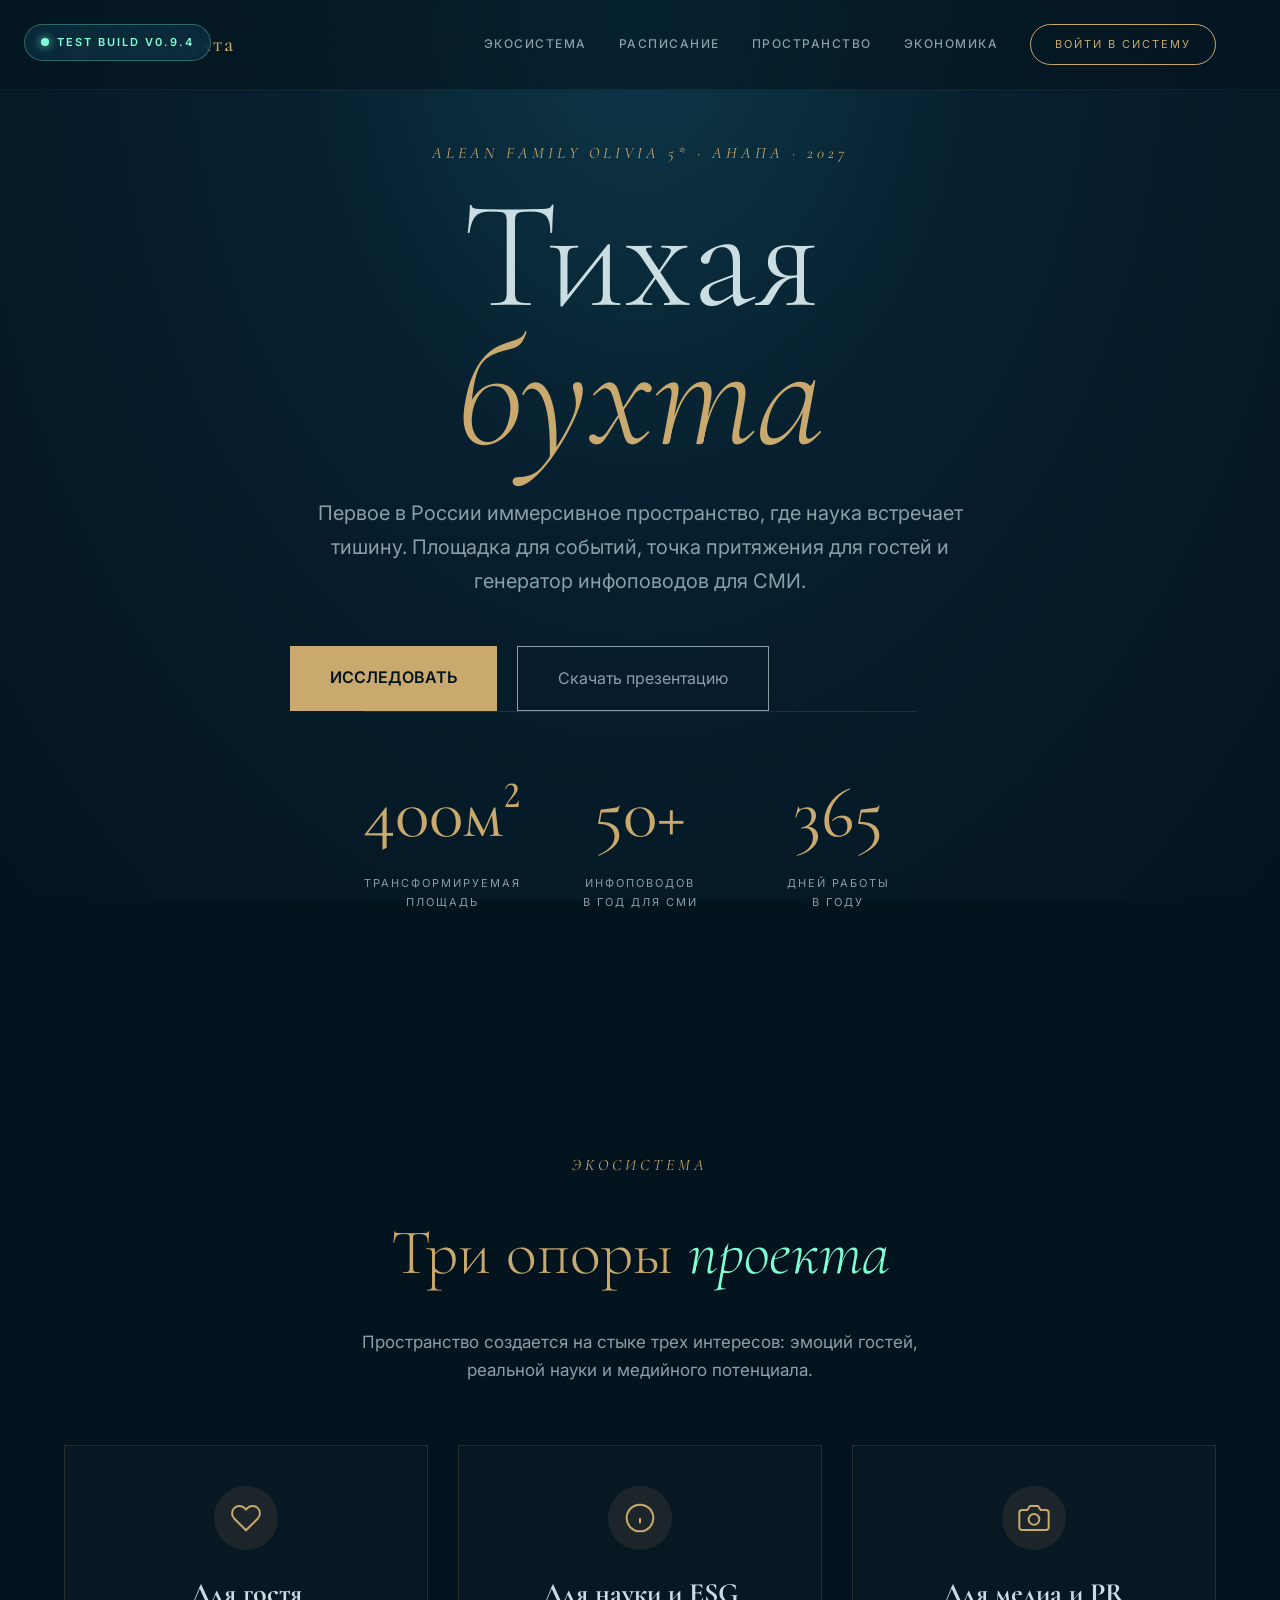
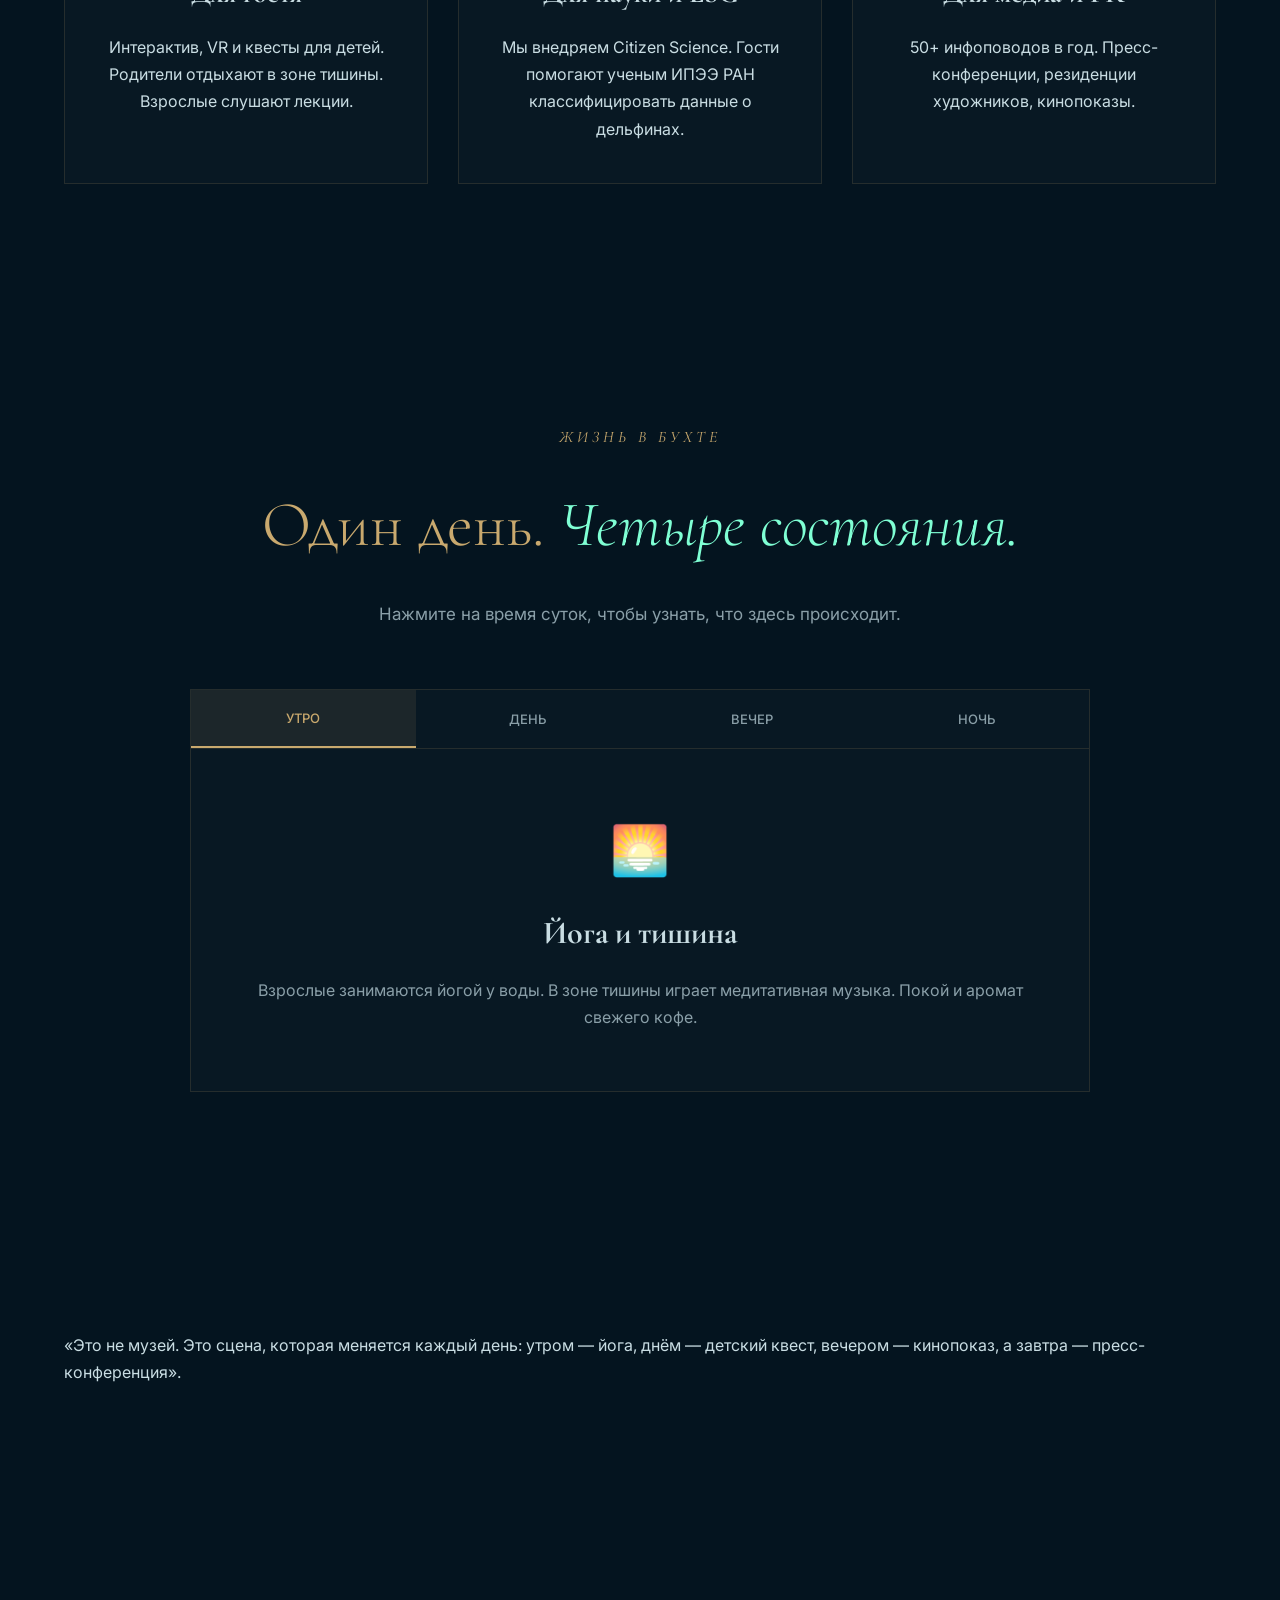
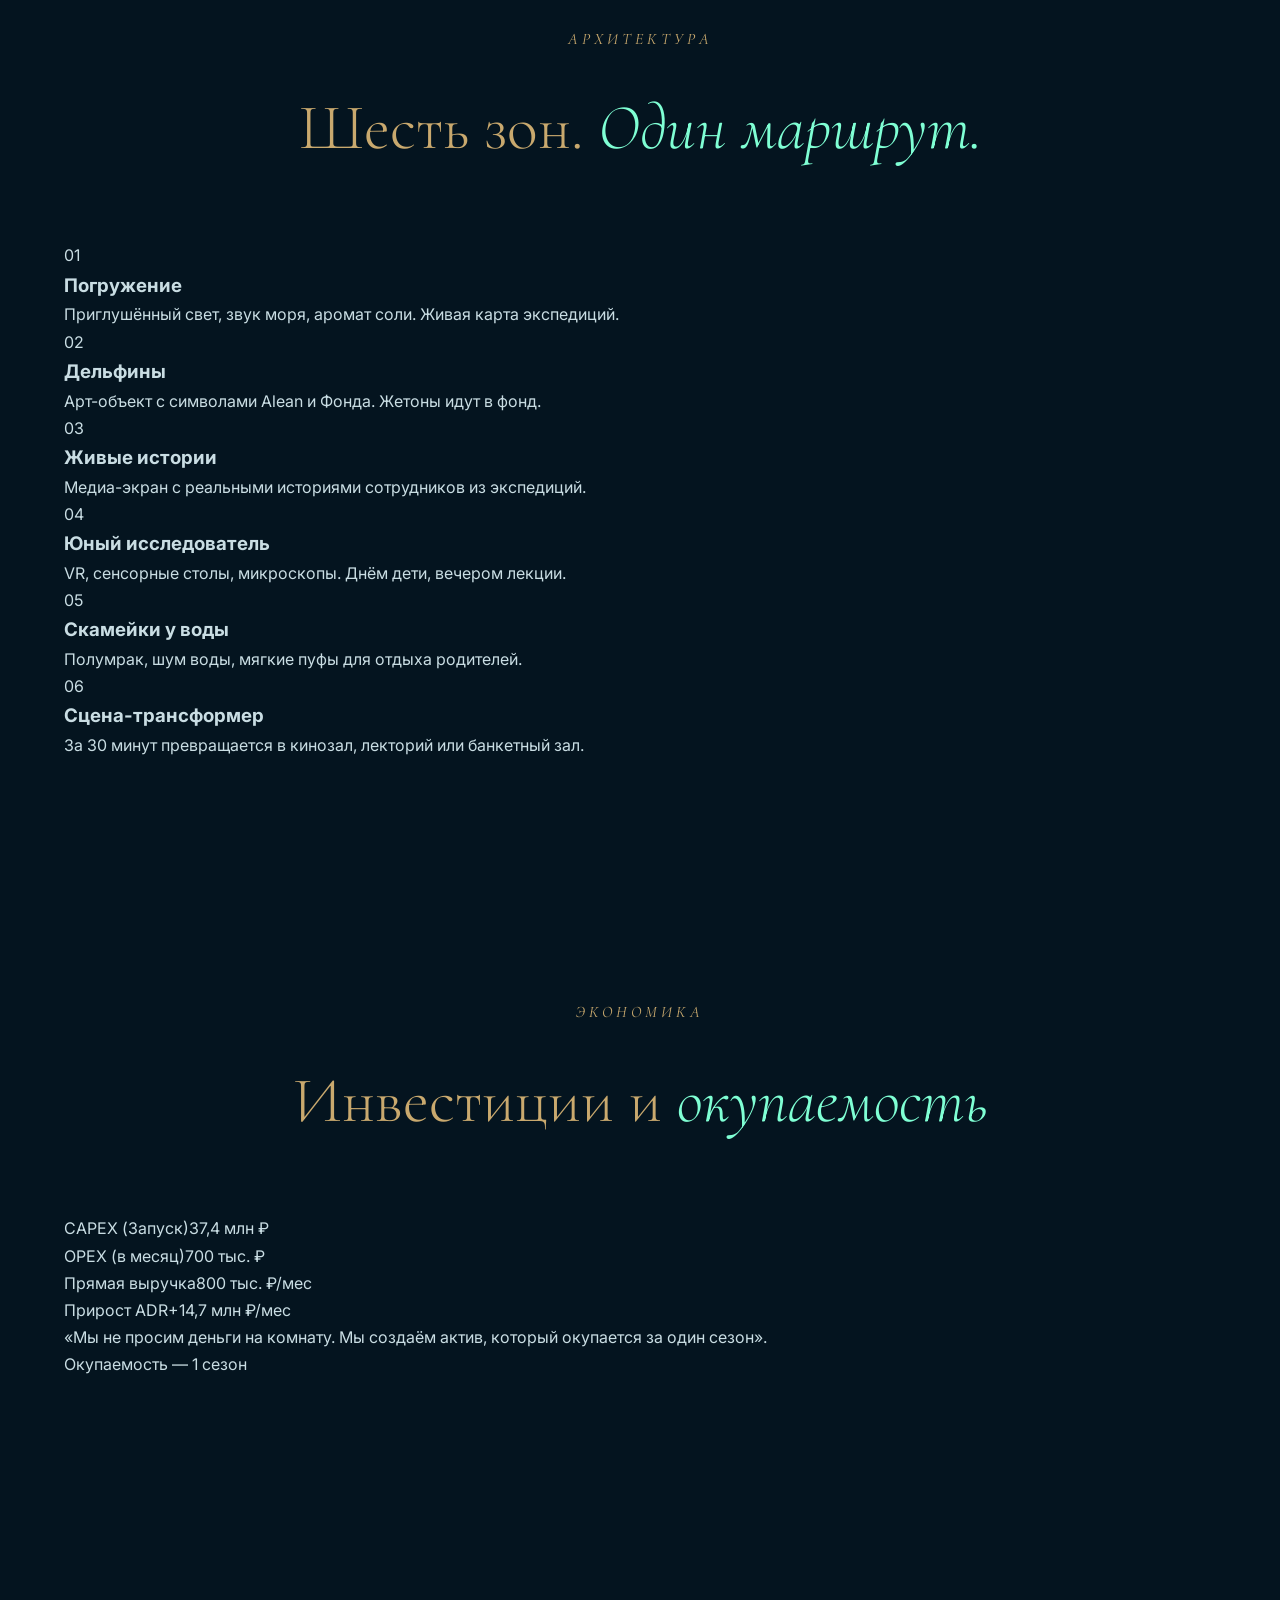
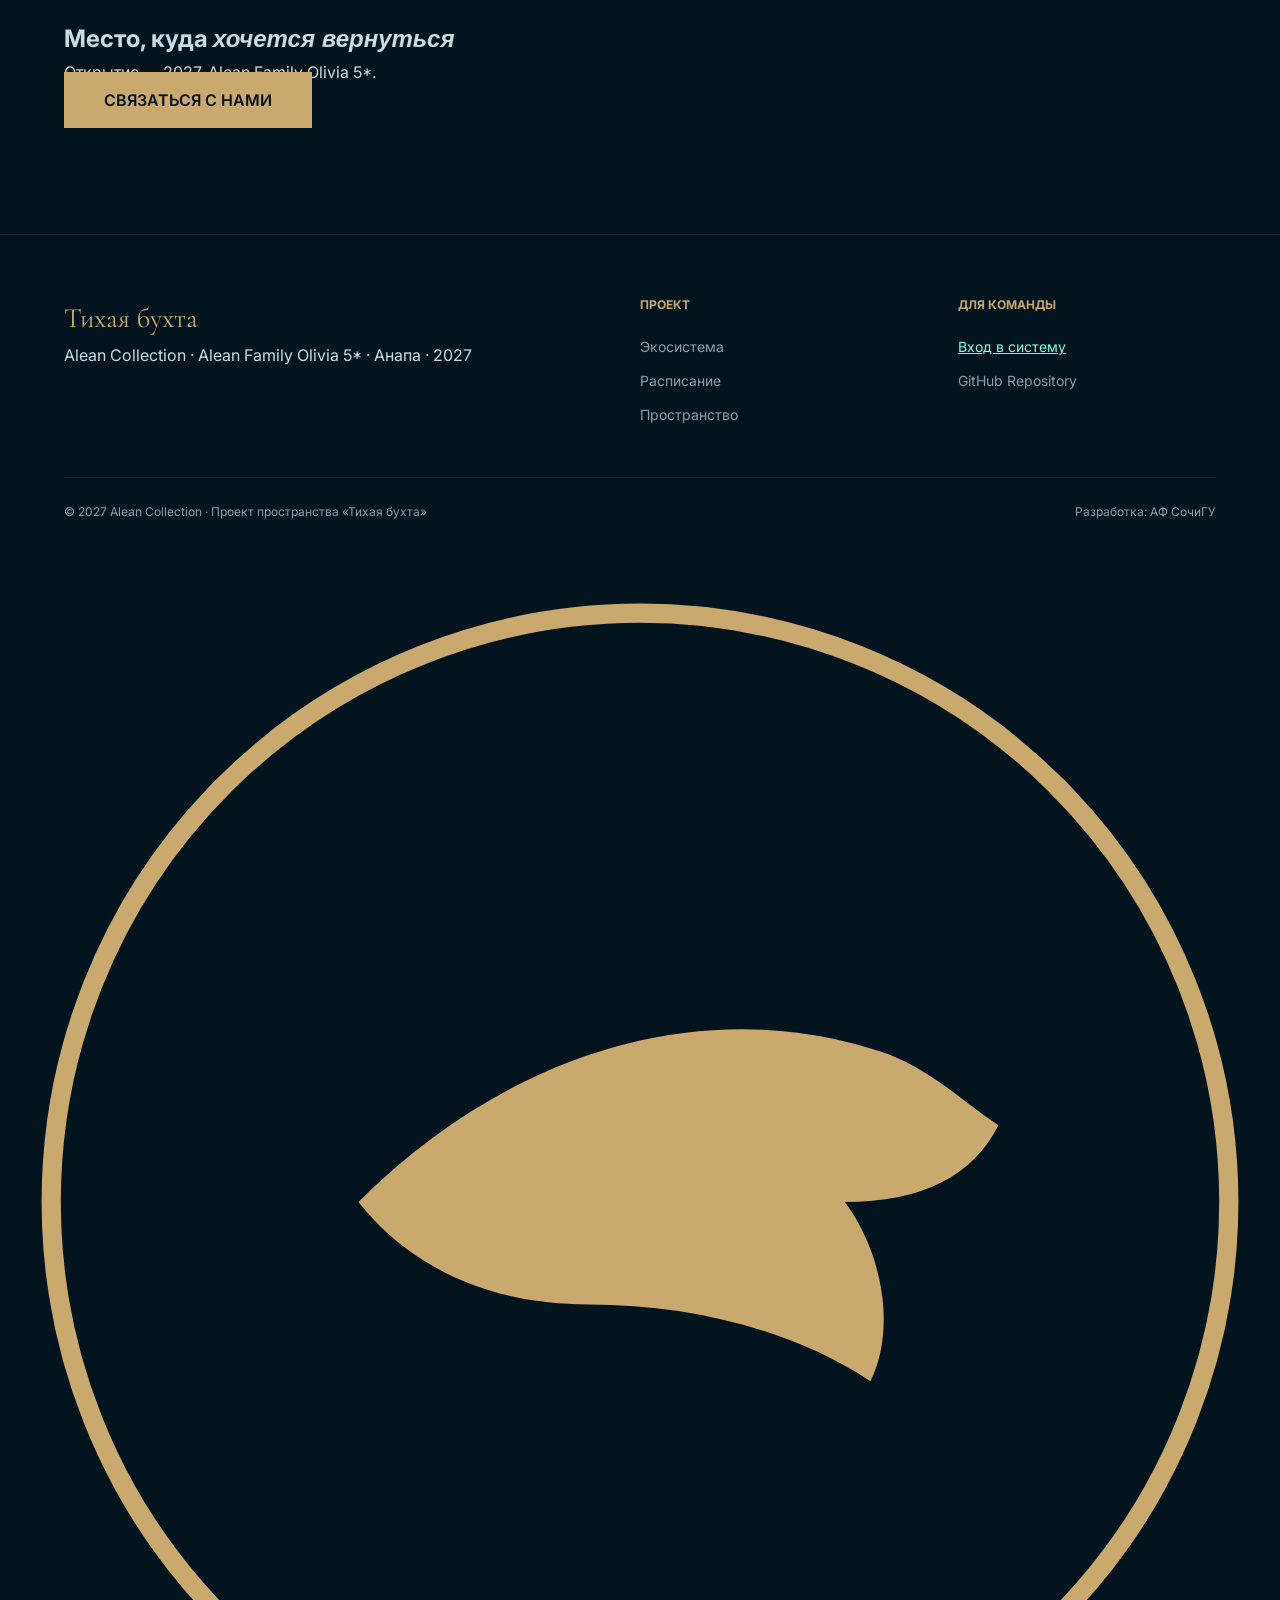
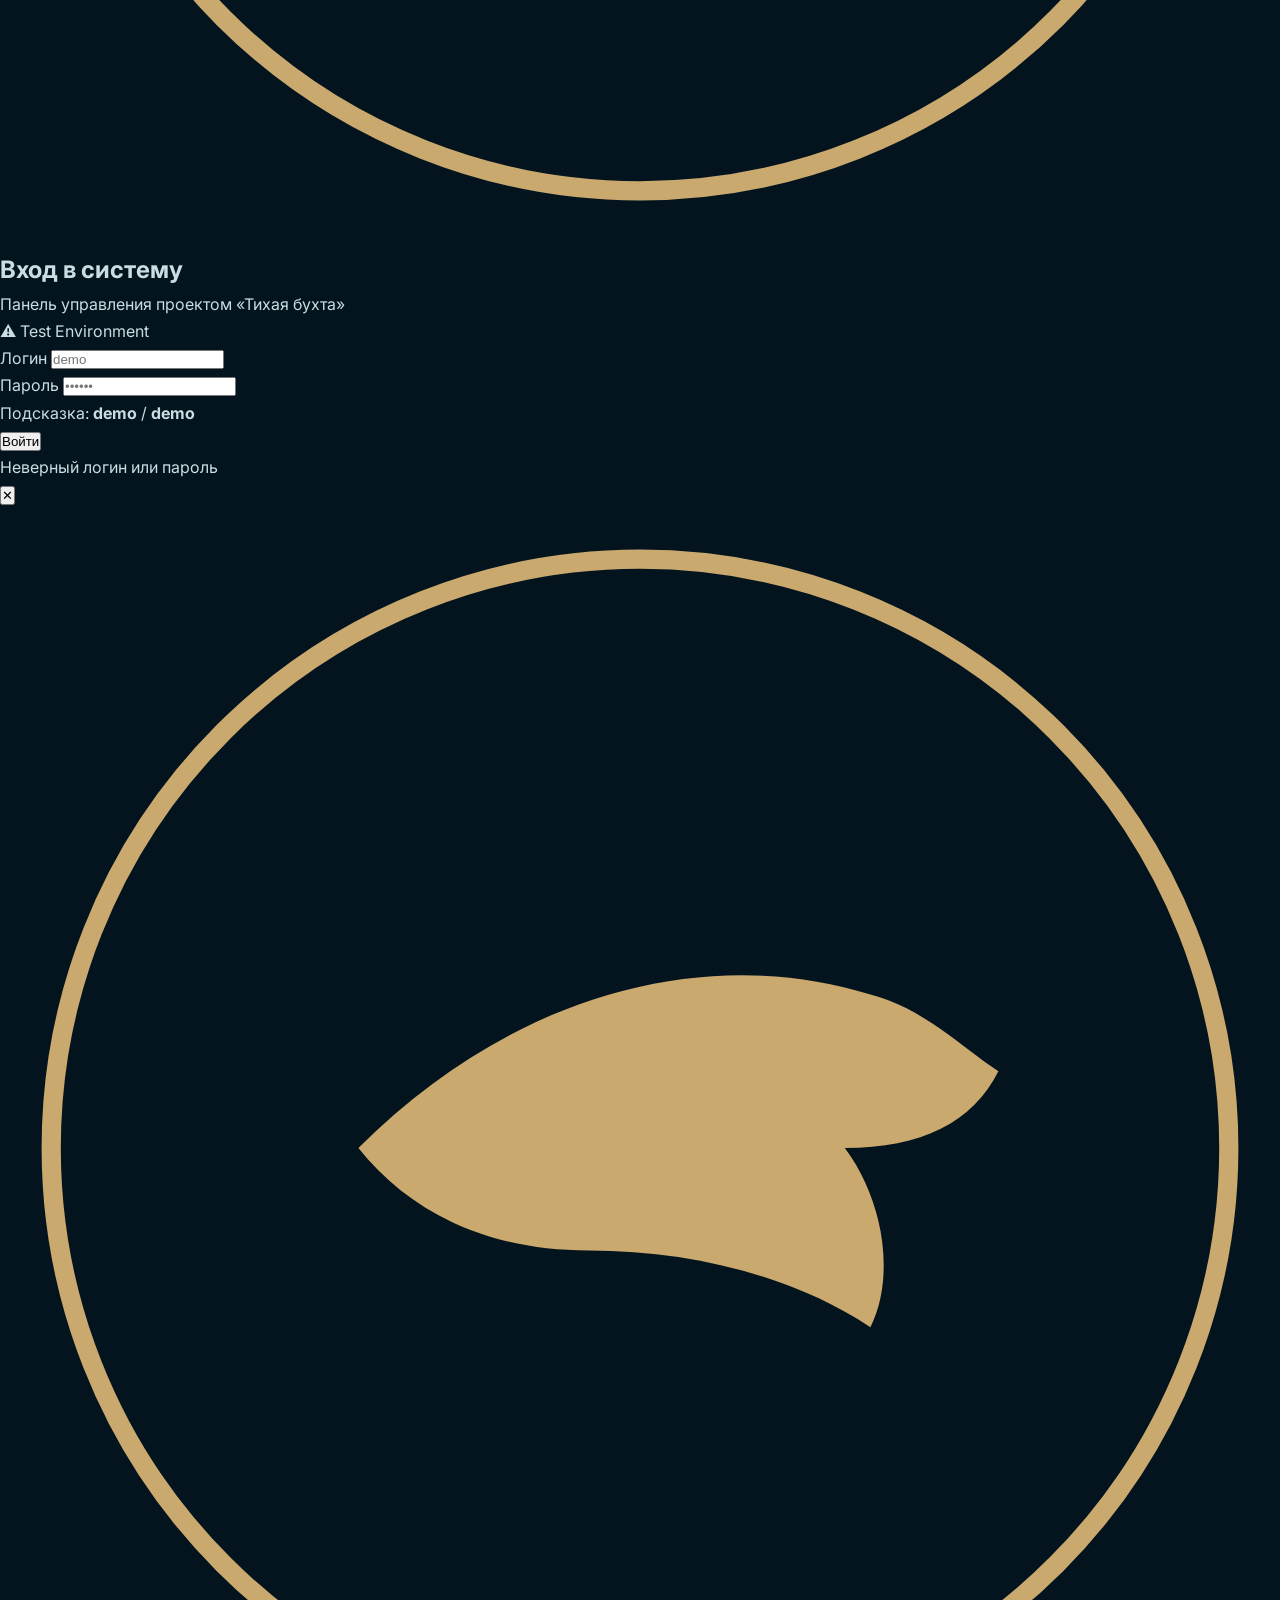
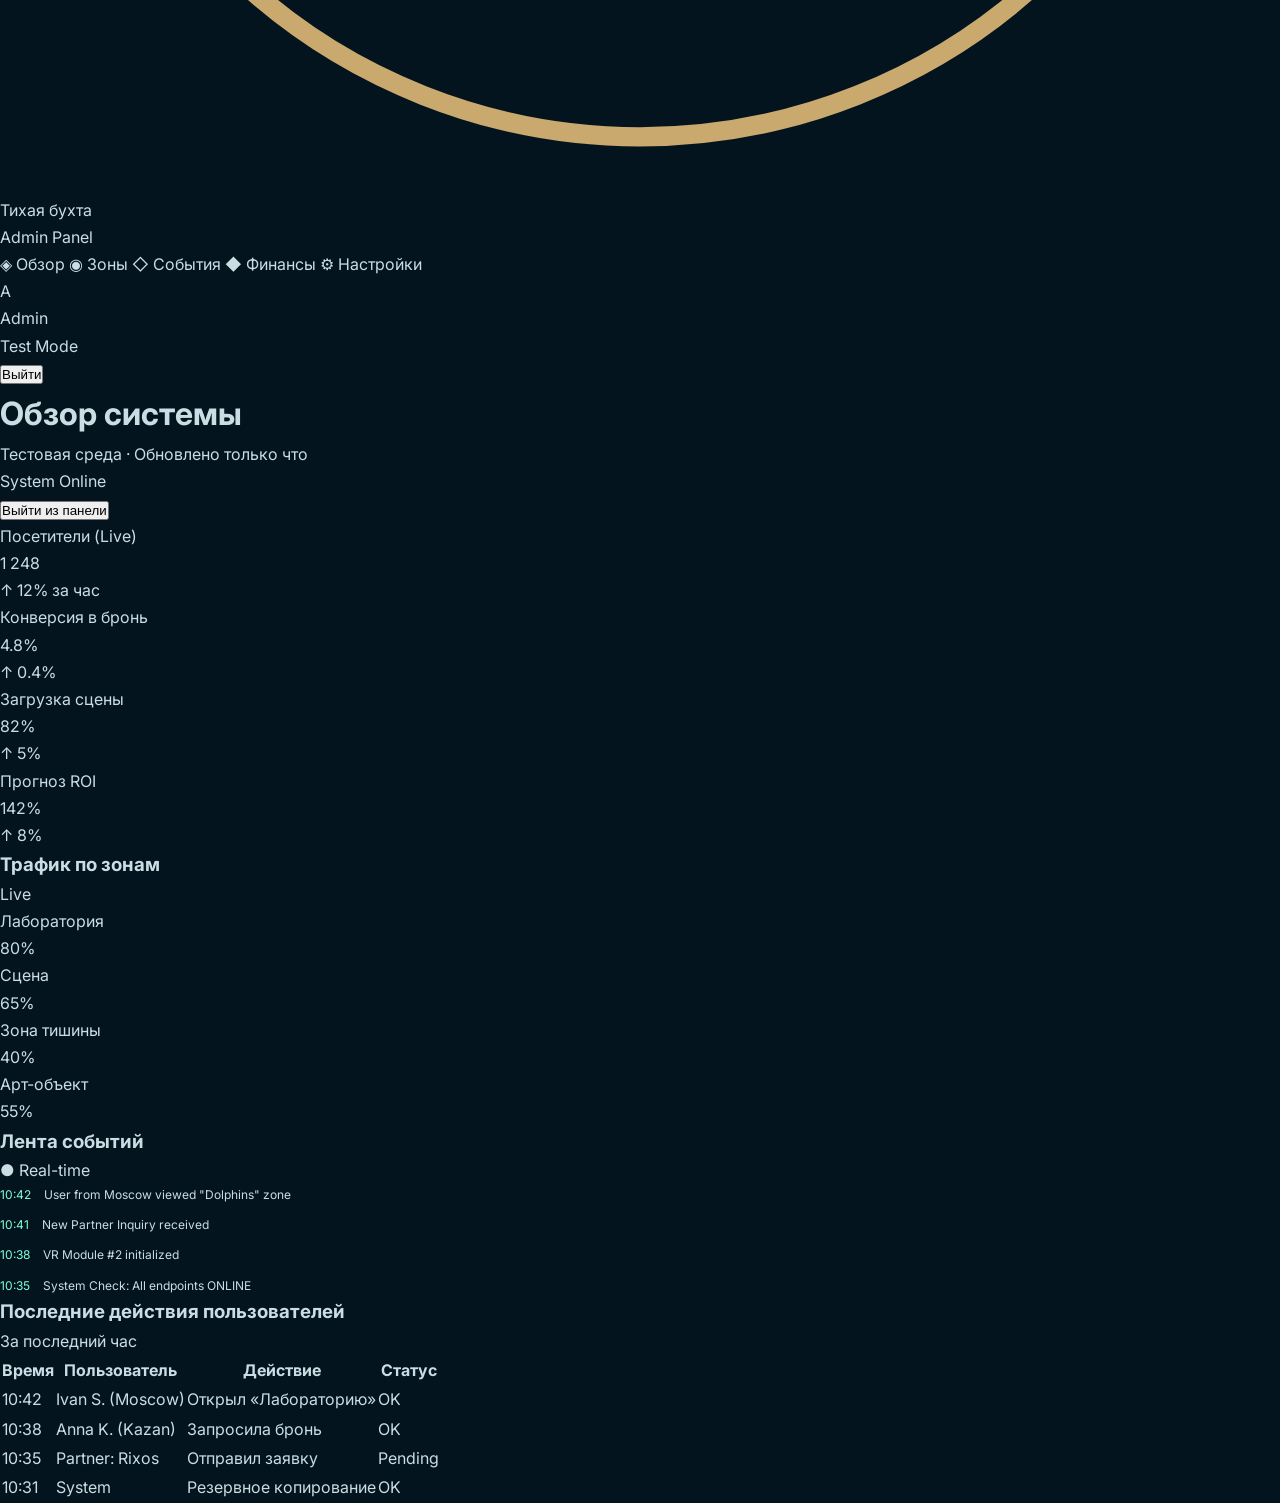
==== commit 816f819c: "Update index.html" ====
--- a/index.html
+++ b/index.html
@@ -16,7 +16,7 @@
 
     <!-- БАННЕР ТЕСТОВОЙ ВЕРСИИ -->
     <div class="test-badge">
-        <span class="dot-pulse"></span> TEST BUILD v0.9.4 (PRE-ALPHA)
+        <span class="dot-pulse"></span> TEST BUILD v0.9.4
     </div>
 
     <div class="ocean-bg"></div>
@@ -39,13 +39,13 @@
             <a href="#schedule">Расписание</a>
             <a href="#zones">Пространство</a>
             <a href="#economics">Экономика</a>
-            <a href="#partners" class="btn-outline">Стать партнером</a>
+            <a href="#" class="btn-outline" id="loginTrigger">Войти в систему</a>
         </nav>
     </header>
 
     <!-- ================= MAIN ================= -->
     <main>
-        <!-- HERO SECTION -->
+        <!-- HERO -->
         <section class="hero" id="home">
             <div class="hero-content">
                 <span class="eyebrow">Alean Family Olivia 5* · Анапа · 2027</span>
@@ -54,7 +54,6 @@
                     Первое в России иммерсивное пространство, где наука встречает тишину. 
                     Площадка для событий, точка притяжения для гостей и генератор инфоповодов для СМИ.
                 </p>
-                
                 <div class="hero-actions">
                     <a href="#zones" class="btn-primary">Исследовать</a>
                     <a href="#partners" class="btn-secondary">Скачать презентацию</a>
@@ -77,76 +76,51 @@
             </div>
         </section>
 
-        <!-- ТРИ ОПОРЫ ПРОЕКТА -->
+        <!-- ТРИ ОПОРЫ -->
         <section class="features-section" id="features">
             <div class="section-header">
                 <span class="eyebrow">Экосистема</span>
                 <h2 class="section-title">Три опоры <em>проекта</em></h2>
                 <p class="section-desc">Пространство создается на стыке трех интересов: эмоций гостей, реальной науки и медийного потенциала.</p>
             </div>
-
             <div class="features-grid">
                 <div class="feature-card">
-                    <div class="feature-icon">
-                        <svg width="32" height="32" viewBox="0 0 24 24" fill="none" stroke="currentColor" stroke-width="1.5" stroke-linecap="round" stroke-linejoin="round"><path d="M20.84 4.61a5.5 5.5 0 0 0-7.78 0L12 5.67l-1.06-1.06a5.5 5.5 0 0 0-7.78 7.78l1.06 1.06L12 21.23l7.78-7.78 1.06-1.06a5.5 5.5 0 0 0 0-7.78z"></path></svg>
-                    </div>
+                    <div class="feature-icon"><svg width="32" height="32" viewBox="0 0 24 24" fill="none" stroke="currentColor" stroke-width="1.5"><path d="M20.84 4.61a5.5 5.5 0 0 0-7.78 0L12 5.67l-1.06-1.06a5.5 5.5 0 0 0-7.78 7.78l1.06 1.06L12 21.23l7.78-7.78 1.06-1.06a5.5 5.5 0 0 0 0-7.78z"></path></svg></div>
                     <h3 class="feature-title">Для гостя</h3>
-                    <p class="feature-text">Интерактив, VR и квесты для детей. Родители отдыхают в зоне тишины. Взрослые слушают лекции. Каждый находит свое впечатление.</p>
+                    <p class="feature-text">Интерактив, VR и квесты для детей. Родители отдыхают в зоне тишины. Взрослые слушают лекции.</p>
                 </div>
                 <div class="feature-card">
-                    <div class="feature-icon">
-                        <svg width="32" height="32" viewBox="0 0 24 24" fill="none" stroke="currentColor" stroke-width="1.5" stroke-linecap="round" stroke-linejoin="round"><circle cx="12" cy="12" r="10"></circle><line x1="12" y1="16" x2="12" y2="12"></line><line x1="12" y1="8" x2="12.01" y2="8"></line></svg>
-                    </div>
+                    <div class="feature-icon"><svg width="32" height="32" viewBox="0 0 24 24" fill="none" stroke="currentColor" stroke-width="1.5"><circle cx="12" cy="12" r="10"></circle><line x1="12" y1="16" x2="12" y2="12"></line><line x1="12" y1="8" x2="12.01" y2="8"></line></svg></div>
                     <h3 class="feature-title">Для науки и ESG</h3>
-                    <p class="feature-text">Мы внедряем Citizen Science. Гости через планшеты помогают ученым ИПЭЭ РАН классифицировать данные о дельфинах.</p>
+                    <p class="feature-text">Мы внедряем Citizen Science. Гости помогают ученым ИПЭЭ РАН классифицировать данные о дельфинах.</p>
                 </div>
                 <div class="feature-card">
-                    <div class="feature-icon">
-                        <svg width="32" height="32" viewBox="0 0 24 24" fill="none" stroke="currentColor" stroke-width="1.5" stroke-linecap="round" stroke-linejoin="round"><path d="M23 19a2 2 0 0 1-2 2H3a2 2 0 0 1-2-2V8a2 2 0 0 1 2-2h4l2-3h6l2 3h4a2 2 0 0 1 2 2z"></path><circle cx="12" cy="13" r="4"></circle></svg>
-                    </div>
+                    <div class="feature-icon"><svg width="32" height="32" viewBox="0 0 24 24" fill="none" stroke="currentColor" stroke-width="1.5"><path d="M23 19a2 2 0 0 1-2 2H3a2 2 0 0 1-2-2V8a2 2 0 0 1 2-2h4l2-3h6l2 3h4a2 2 0 0 1 2 2z"></path><circle cx="12" cy="13" r="4"></circle></svg></div>
                     <h3 class="feature-title">Для медиа и PR</h3>
-                    <p class="feature-text">50+ инфоповодов в год. Пресс-конференции, резиденции художников, кинопоказы. Реклама, которую не купить за деньги.</p>
-                </div>
-            </div>
-        </section>
-
-        <!-- ИНТЕРАКТИВНОЕ РАСПИСАНИЕ -->
+                    <p class="feature-text">50+ инфоповодов в год. Пресс-конференции, резиденции художников, кинопоказы.</p>
+                </div>
+            </div>
+        </section>
+
+        <!-- РАСПИСАНИЕ -->
         <section class="schedule-section" id="schedule">
             <div class="section-header">
                 <span class="eyebrow">Жизнь в бухте</span>
                 <h2 class="section-title">Один день. <em>Четыре состояния.</em></h2>
-                <p class="section-desc">Пространство меняет свой ритм вместе с вами. Нажмите на время суток, чтобы узнать, что здесь происходит.</p>
-            </div>
-
+                <p class="section-desc">Нажмите на время суток, чтобы узнать, что здесь происходит.</p>
+            </div>
             <div class="schedule-container">
                 <div class="schedule-tabs">
-                    <button class="schedule-tab active" data-time="morning">Утро (07:00–12:00)</button>
-                    <button class="schedule-tab" data-time="day">День (12:00–18:00)</button>
-                    <button class="schedule-tab" data-time="evening">Вечер (18:00–23:00)</button>
-                    <button class="schedule-tab" data-time="night">Ночь (23:00–07:00)</button>
-                </div>
-
+                    <button class="schedule-tab active" data-time="morning">Утро</button>
+                    <button class="schedule-tab" data-time="day">День</button>
+                    <button class="schedule-tab" data-time="evening">Вечер</button>
+                    <button class="schedule-tab" data-time="night">Ночь</button>
+                </div>
                 <div class="schedule-content">
-                    <div class="schedule-panel active" id="morning">
-                        <div class="schedule-icon">🌅</div>
-                        <h3 class="schedule-title">Йога и тишина</h3>
-                        <p class="schedule-text">Пока дети спят, взрослые занимаются йогой у воды. В зоне тишины играет медитативная музыка. Лаборатория закрыта, здесь царит покой и аромат свежего кофе.</p>
-                    </div>
-                    <div class="schedule-panel" id="day">
-                        <div class="schedule-icon">☀️</div>
-                        <h3 class="schedule-title">Наука и игры</h3>
-                        <p class="schedule-text">Пик активности. В Лаборатории проходят научные шоу и VR-квесты для детей. Родители отдыхают на пуфах. Сцена работает как лекторий.</p>
-                    </div>
-                    <div class="schedule-panel" id="evening">
-                        <div class="schedule-icon">🌇</div>
-                        <h3 class="schedule-title">Кино и встречи</h3>
-                        <p class="schedule-text">Сцена-трансформер превращается в кинозал. Показ документального кино о море, обсуждение с режиссером или лекция ученого. Бар открывает дегустации.</p>
-                    </div>
-                    <div class="schedule-panel" id="night">
-                        <div class="schedule-icon">🌙</div>
-                        <h3 class="schedule-title">Свадьбы и события</h3>
-                        <p class="schedule-text">Пространство доступно для аренды. Звучит живая музыка, проходят банкеты и закрытые вечеринки. Свет становится приглушенным и атмосферным.</p>
-                    </div>
+                    <div class="schedule-panel active" id="morning"><div class="schedule-icon">🌅</div><h3 class="schedule-title">Йога и тишина</h3><p class="schedule-text">Взрослые занимаются йогой у воды. В зоне тишины играет медитативная музыка. Покой и аромат свежего кофе.</p></div>
+                    <div class="schedule-panel" id="day"><div class="schedule-icon">☀️</div><h3 class="schedule-title">Наука и игры</h3><p class="schedule-text">В Лаборатории проходят научные шоу и VR-квесты для детей. Родители отдыхают. Сцена работает как лекторий.</p></div>
+                    <div class="schedule-panel" id="evening"><div class="schedule-icon">🌇</div><h3 class="schedule-title">Кино и встречи</h3><p class="schedule-text">Сцена превращается в кинозал. Показ документального кино о море, обсуждение с режиссером. Бар открывает дегустации.</p></div>
+                    <div class="schedule-panel" id="night"><div class="schedule-icon">🌙</div><h3 class="schedule-title">Свадьбы и события</h3><p class="schedule-text">Пространство доступно для аренды. Живая музыка, банкеты и закрытые вечеринки. Приглушенный свет.</p></div>
                 </div>
             </div>
         </section>
@@ -154,7 +128,7 @@
         <!-- МАНИФЕСТ -->
         <section class="manifesto">
             <div class="manifesto-content">
-                <p>«Это не музей. Это <span>сцена</span>, которая меняется каждый день: утром — йога у воды, днём — детский квест, вечером — кинопоказ, а завтра — пресс-конференция или свадьба».</p>
+                <p>«Это не музей. Это <span>сцена</span>, которая меняется каждый день: утром — йога, днём — детский квест, вечером — кинопоказ, а завтра — пресс-конференция».</p>
             </div>
         </section>
 
@@ -164,7 +138,6 @@
                 <span class="eyebrow">Архитектура</span>
                 <h2 class="section-title">Шесть зон. <em>Один маршрут.</em></h2>
             </div>
-
             <div class="zones-grid">
                 <div class="zone-card"><div class="zone-num">01</div><h3 class="zone-name">Погружение</h3><p class="zone-desc">Приглушённый свет, звук моря, аромат соли. Живая карта экспедиций.</p></div>
                 <div class="zone-card"><div class="zone-num">02</div><h3 class="zone-name">Дельфины</h3><p class="zone-desc">Арт-объект с символами Alean и Фонда. Жетоны идут в фонд.</p></div>
@@ -181,7 +154,6 @@
                 <span class="eyebrow">Экономика</span>
                 <h2 class="section-title">Инвестиции и <em>окупаемость</em></h2>
             </div>
-
             <div class="econ-layout">
                 <div class="econ-table-wrapper">
                     <div class="econ-row"><span class="econ-label">CAPEX (Запуск)</span><span class="econ-value">37,4 млн ₽</span></div>
@@ -196,7 +168,7 @@
             </div>
         </section>
 
-        <!-- CTA / PARTNERS -->
+        <!-- CTA -->
         <section class="cta-section" id="partners">
             <div class="cta-content">
                 <h2 class="cta-title">Место, куда <em>хочется вернуться</em></h2>
@@ -220,8 +192,8 @@
                 <a href="#zones">Пространство</a>
             </div>
             <div class="footer-links-col">
-                <h4>Для разработчиков</h4>
-                <a href="#" class="admin-trigger" id="adminTrigger">Открыть Админ-Панель (Dev)</a>
+                <h4>Для команды</h4>
+                <a href="#" class="admin-trigger" id="adminTriggerFooter">Вход в систему</a>
                 <a href="#">GitHub Repository</a>
             </div>
         </div>
@@ -231,59 +203,178 @@
         </div>
     </footer>
 
-    <!-- ================= СКРЫТАЯ АДМИН-ПАНЕЛЬ ================= -->
-    <div class="admin-overlay" id="adminPanel">
-        <div class="admin-dashboard">
-            <div class="admin-header">
-                <div class="admin-title">
-                    <span class="dot-pulse"></span> Dashboard: Silent Bay
-                </div>
-                <button class="admin-close" id="adminClose">✕</button>
-            </div>
+    <!-- ================= МОДАЛКА АВТОРИЗАЦИИ ================= -->
+    <div class="auth-overlay" id="authModal">
+        <div class="auth-card">
+            <div class="auth-header">
+                <div class="auth-logo">
+                    <svg viewBox="0 0 100 100" fill="none" xmlns="http://www.w3.org/2000/svg">
+                        <circle cx="50" cy="50" r="46" stroke="#c9a96e" stroke-width="1.5" fill="none"/>
+                        <path d="M28 50 C 40 38, 55 34, 68 38 C 72 39, 75 42, 78 44 C 76 48, 72 50, 66 50 C 69 54, 70 60, 68 64 C 62 60, 54 58, 46 58 C 38 58, 32 55, 28 50 Z" fill="#c9a96e"/>
+                    </svg>
+                </div>
+                <h2 class="auth-title">Вход в систему</h2>
+                <p class="auth-subtitle">Панель управления проектом «Тихая бухта»</p>
+                <div class="auth-test-tag">⚠ Test Environment</div>
+            </div>
+
+            <form class="auth-form" id="loginForm">
+                <div class="auth-field">
+                    <label>Логин</label>
+                    <input type="text" id="loginUsername" placeholder="demo" autocomplete="off">
+                </div>
+                <div class="auth-field">
+                    <label>Пароль</label>
+                    <input type="password" id="loginPassword" placeholder="••••••">
+                </div>
+                <div class="auth-hint">Подсказка: <strong>demo</strong> / <strong>demo</strong></div>
+                <button type="submit" class="auth-submit">Войти</button>
+                <div class="auth-error" id="authError">Неверный логин или пароль</div>
+            </form>
+
+            <button class="auth-close" id="authClose">✕</button>
+        </div>
+    </div>
+
+    <!-- ================= АДМИН-ПАНЕЛЬ (DASHBOARD) ================= -->
+    <div class="dashboard-overlay" id="dashboardPanel">
+        <div class="dashboard">
             
-            <div class="admin-stats-grid">
-                <div class="admin-stat-card">
-                    <div class="admin-stat-label">Live Visitors</div>
-                    <div class="admin-stat-value">1,248</div>
-                    <div class="admin-stat-trend up">↑ 12%</div>
-                </div>
-                <div class="admin-stat-card">
-                    <div class="admin-stat-label">Booking Conversion</div>
-                    <div class="admin-stat-value">4.8%</div>
-                    <div class="admin-stat-trend up">↑ 0.4%</div>
-                </div>
-                <div class="admin-stat-card">
-                    <div class="admin-stat-label">Projected ROI</div>
-                    <div class="admin-stat-value">142%</div>
-                    <div class="admin-stat-trend up">↑ 8%</div>
-                </div>
-            </div>
-
-            <div class="admin-charts-area">
-                <div class="admin-chart-box">
-                    <div class="admin-chart-title">Traffic by Zone (Live)</div>
-                    <div class="bar-chart">
-                        <div class="bar-item"><div class="bar-fill" style="width: 80%;"><span>80%</span></div><div class="bar-label">Лаборатория</div></div>
-                        <div class="bar-item"><div class="bar-fill" style="width: 65%;"><span>65%</span></div><div class="bar-label">Сцена</div></div>
-                        <div class="bar-item"><div class="bar-fill" style="width: 40%;"><span>40%</span></div><div class="bar-label">Тишина</div></div>
-                    </div>
-                </div>
-                
-                <div class="admin-chart-box">
-                    <div class="admin-chart-title">Live Activity Feed</div>
-                    <ul class="activity-feed" id="activityFeed">
-                        <li><span>10:42</span> User from Moscow viewed "Dolphins" zone</li>
-                        <li><span>10:41</span> New Partner Inquiry received</li>
-                        <li><span>10:38</span> VR Module #2 initialized successfully</li>
-                        <li><span>10:35</span> System Check: All endpoints ONLINE</li>
-                    </ul>
-                </div>
-            </div>
-            
-            <div class="admin-footer">
-                <p>Build v0.9.4-alpha | Environment: Test</p>
-                <div class="admin-status">Server Status: <span class="status-ok">Stable</span></div>
-            </div>
+            <!-- Сайдбар -->
+            <aside class="dash-sidebar">
+                <div class="dash-brand">
+                    <svg viewBox="0 0 100 100" fill="none" xmlns="http://www.w3.org/2000/svg">
+                        <circle cx="50" cy="50" r="46" stroke="#c9a96e" stroke-width="1.5" fill="none"/>
+                        <path d="M28 50 C 40 38, 55 34, 68 38 C 72 39, 75 42, 78 44 C 76 48, 72 50, 66 50 C 69 54, 70 60, 68 64 C 62 60, 54 58, 46 58 C 38 58, 32 55, 28 50 Z" fill="#c9a96e"/>
+                    </svg>
+                    <div>
+                        <div class="dash-brand-name">Тихая бухта</div>
+                        <div class="dash-brand-sub">Admin Panel</div>
+                    </div>
+                </div>
+
+                <nav class="dash-nav">
+                    <a class="dash-nav-item active"><span class="dash-nav-icon">◈</span> Обзор</a>
+                    <a class="dash-nav-item"><span class="dash-nav-icon">◉</span> Зоны</a>
+                    <a class="dash-nav-item"><span class="dash-nav-icon">◇</span> События</a>
+                    <a class="dash-nav-item"><span class="dash-nav-icon">◆</span> Финансы</a>
+                    <a class="dash-nav-item"><span class="dash-nav-icon">⚙</span> Настройки</a>
+                </nav>
+
+                <div class="dash-sidebar-footer">
+                    <div class="dash-user">
+                        <div class="dash-user-avatar">A</div>
+                        <div>
+                            <div class="dash-user-name">Admin</div>
+                            <div class="dash-user-role">Test Mode</div>
+                        </div>
+                    </div>
+                    <button class="dash-logout" id="logoutBtn">Выйти</button>
+                </div>
+            </aside>
+
+            <!-- Контент -->
+            <main class="dash-main">
+                <header class="dash-header">
+                    <div>
+                        <h1 class="dash-title">Обзор системы</h1>
+                        <p class="dash-subtitle">Тестовая среда · Обновлено только что</p>
+                    </div>
+                    <div class="dash-header-actions">
+                        <div class="dash-status"><span class="dot-pulse"></span> System Online</div>
+                        <button class="dash-close-btn" id="dashboardClose">Выйти из панели</button>
+                    </div>
+                </header>
+
+                <!-- Метрики -->
+                <div class="dash-metrics">
+                    <div class="metric-card">
+                        <div class="metric-label">Посетители (Live)</div>
+                        <div class="metric-value">1 248</div>
+                        <div class="metric-trend up">↑ 12% за час</div>
+                    </div>
+                    <div class="metric-card">
+                        <div class="metric-label">Конверсия в бронь</div>
+                        <div class="metric-value">4.8%</div>
+                        <div class="metric-trend up">↑ 0.4%</div>
+                    </div>
+                    <div class="metric-card">
+                        <div class="metric-label">Загрузка сцены</div>
+                        <div class="metric-value">82%</div>
+                        <div class="metric-trend up">↑ 5%</div>
+                    </div>
+                    <div class="metric-card">
+                        <div class="metric-label">Прогноз ROI</div>
+                        <div class="metric-value">142%</div>
+                        <div class="metric-trend up">↑ 8%</div>
+                    </div>
+                </div>
+
+                <!-- Графики -->
+                <div class="dash-grid">
+                    <div class="dash-panel">
+                        <div class="panel-header">
+                            <h3 class="panel-title">Трафик по зонам</h3>
+                            <span class="panel-tag">Live</span>
+                        </div>
+                        <div class="h-bar-chart">
+                            <div class="h-bar-row">
+                                <div class="h-bar-label">Лаборатория</div>
+                                <div class="h-bar-track"><div class="h-bar-fill" style="width: 80%"><span>80%</span></div></div>
+                            </div>
+                            <div class="h-bar-row">
+                                <div class="h-bar-label">Сцена</div>
+                                <div class="h-bar-track"><div class="h-bar-fill" style="width: 65%"><span>65%</span></div></div>
+                            </div>
+                            <div class="h-bar-row">
+                                <div class="h-bar-label">Зона тишины</div>
+                                <div class="h-bar-track"><div class="h-bar-fill" style="width: 40%"><span>40%</span></div></div>
+                            </div>
+                            <div class="h-bar-row">
+                                <div class="h-bar-label">Арт-объект</div>
+                                <div class="h-bar-track"><div class="h-bar-fill" style="width: 55%"><span>55%</span></div></div>
+                            </div>
+                        </div>
+                    </div>
+
+                    <div class="dash-panel">
+                        <div class="panel-header">
+                            <h3 class="panel-title">Лента событий</h3>
+                            <span class="panel-tag live">● Real-time</span>
+                        </div>
+                        <ul class="activity-feed" id="activityFeed">
+                            <li><span>10:42</span> User from Moscow viewed "Dolphins" zone</li>
+                            <li><span>10:41</span> New Partner Inquiry received</li>
+                            <li><span>10:38</span> VR Module #2 initialized</li>
+                            <li><span>10:35</span> System Check: All endpoints ONLINE</li>
+                        </ul>
+                    </div>
+                </div>
+
+                <!-- Таблица активности -->
+                <div class="dash-panel dash-panel-wide">
+                    <div class="panel-header">
+                        <h3 class="panel-title">Последние действия пользователей</h3>
+                        <span class="panel-tag">За последний час</span>
+                    </div>
+                    <table class="dash-table">
+                        <thead>
+                            <tr>
+                                <th>Время</th>
+                                <th>Пользователь</th>
+                                <th>Действие</th>
+                                <th>Статус</th>
+                            </tr>
+                        </thead>
+                        <tbody>
+                            <tr><td>10:42</td><td>Ivan S. (Moscow)</td><td>Открыл «Лабораторию»</td><td><span class="badge-success">OK</span></td></tr>
+                            <tr><td>10:38</td><td>Anna K. (Kazan)</td><td>Запросила бронь</td><td><span class="badge-success">OK</span></td></tr>
+                            <tr><td>10:35</td><td>Partner: Rixos</td><td>Отправил заявку</td><td><span class="badge-warn">Pending</span></td></tr>
+                            <tr><td>10:31</td><td>System</td><td>Резервное копирование</td><td><span class="badge-success">OK</span></td></tr>
+                        </tbody>
+                    </table>
+                </div>
+            </main>
         </div>
     </div>
 
--- a/css/style.css
+++ b/css/style.css
@@ -3,803 +3,191 @@
     --abyss: #04141f;
     --deep: #071f2e;
     --mid: #0a2d40;
-    --teal: #1a5c6e;
-    --aqua: #64d4d4;
-    --bio: #7fffd4;
-    --moon: #e8f6f7;
     --gold: #c9a96e;
     --gold-light: #e0cba0;
+    --bio: #7fffd4;
     --text: #c9dde3;
     --muted: #8a9fa8;
     --line: rgba(201, 169, 110, 0.15);
-    
     --font-head: 'Cormorant Garamond', serif;
     --font-body: 'Inter', sans-serif;
-    
     --transition: all 0.4s cubic-bezier(0.25, 1, 0.5, 1);
 }
 
-* {
-    margin: 0;
-    padding: 0;
-    box-sizing: border-box;
-}
+* { margin: 0; padding: 0; box-sizing: border-box; }
+html { scroll-behavior: smooth; background-color: var(--abyss); }
+body { font-family: var(--font-body); color: var(--text); line-height: 1.7; overflow-x: hidden; }
+a { text-decoration: none; color: inherit; }
+ul { list-style: none; }
 
-html {
-    scroll-behavior: smooth;
-    background-color: var(--abyss);
-}
-
-body {
-    font-family: var(--font-body);
-    color: var(--text);
-    line-height: 1.7;
-    overflow-x: hidden;
-    -webkit-font-smoothing: antialiased;
-}
-
-/* Кастомный скроллбар */
+/* СКРОЛЛБАР */
 ::-webkit-scrollbar { width: 8px; }
 ::-webkit-scrollbar-track { background: var(--abyss); }
 ::-webkit-scrollbar-thumb { background: var(--mid); border-radius: 4px; }
-::-webkit-scrollbar-thumb:hover { background: var(--gold); }
 
-a { text-decoration: none; color: inherit; }
-ul { list-style: none; }
-
-/* ================= ФОН И ЧАСТИЦЫ ================= */
-.ocean-bg {
+/* БАННЕР ТЕСТОВОЙ ВЕРСИИ */
+.test-badge {
     position: fixed;
-    inset: 0;
-    z-index: -2;
-    background: radial-gradient(ellipse at 50% 0%, #0d3849 0%, var(--deep) 40%, var(--abyss) 100%);
-}
-
-.ocean-bg::before {
-    content: '';
-    position: absolute;
-    top: 0; left: 0; right: 0;
-    height: 60vh;
-    background: linear-gradient(180deg, rgba(100,212,212,0.1) 0%, rgba(100,212,212,0.02) 40%, transparent 100%);
-    animation: lightShimmer 8s ease-in-out infinite;
-}
-
-@keyframes lightShimmer {
-    0%, 100% { opacity: 0.6; }
-    50% { opacity: 1; }
-}
-
-.particles {
-    position: fixed;
-    inset: 0;
-    z-index: -1;
-    pointer-events: none;
-    overflow: hidden;
-}
-
-/* ================= НАВИГАЦИЯ ================= */
-.navbar {
-    position: fixed;
-    top: 0; left: 0; right: 0;
-    padding: 24px 5vw;
-    display: flex;
-    justify-content: space-between;
-    align-items: center;
-    z-index: 1000;
-    background: rgba(4, 20, 31, 0.6);
-    backdrop-filter: blur(20px);
-    -webkit-backdrop-filter: blur(20px);
-    border-bottom: 1px solid rgba(255,255,255,0.05);
-    transition: var(--transition);
-}
-
-.navbar.scrolled {
-    padding: 16px 5vw;
-    background: rgba(4, 20, 31, 0.9);
-    border-bottom: 1px solid var(--line);
-}
-
-.logo {
-    display: flex;
-    align-items: center;
-    gap: 12px;
-    cursor: pointer;
-}
-
-.logo-mark {
-    width: 32px; height: 32px;
-}
-
-.logo-mark svg {
-    width: 100%; height: 100%;
-    filter: drop-shadow(0 0 10px rgba(201,169,110,0.4));
-    animation: spin 15s linear infinite;
-}
-
-@keyframes spin { 100% { transform: rotate(360deg); } }
-
-.logo-text {
-    font-family: var(--font-head);
-    font-size: 22px;
-    font-weight: 500;
-    letter-spacing: 2px;
-    color: var(--moon);
-}
-
-.nav-links {
-    display: flex;
-    align-items: center;
-    gap: 32px;
-}
-
-.nav-links a:not(.btn-outline) {
-    font-size: 12px;
-    font-weight: 500;
-    letter-spacing: 1.5px;
-    text-transform: uppercase;
-    color: var(--muted);
-    transition: var(--transition);
-    position: relative;
-}
-
-.nav-links a:not(.btn-outline):hover {
-    color: var(--gold);
-}
-
-.nav-links a:not(.btn-outline)::after {
-    content: '';
-    position: absolute;
-    bottom: -6px; left: 0;
-    width: 0; height: 1px;
-    background: var(--gold);
-    transition: var(--transition);
-}
-
-.nav-links a:not(.btn-outline):hover::after {
-    width: 100%;
-}
-
-.btn-outline {
-    padding: 12px 24px;
-    border: 1px solid var(--gold);
+    top: 24px; left: 24px;
+    z-index: 2000;
+    background: rgba(10, 45, 64, 0.8);
+    backdrop-filter: blur(10px);
+    border: 1px solid rgba(127, 255, 212, 0.3);
+    padding: 8px 16px;
     border-radius: 100px;
     font-size: 11px;
     letter-spacing: 2px;
     text-transform: uppercase;
-    color: var(--gold);
-    transition: var(--transition);
+    color: var(--bio);
+    display: flex;
+    align-items: center;
+    gap: 8px;
+    font-weight: 600;
 }
 
-.btn-outline:hover {
-    background: var(--gold);
-    color: var(--abyss);
-    box-shadow: 0 0 20px rgba(201, 169, 110, 0.4);
+.dot-pulse {
+    width: 8px; height: 8px;
+    background-color: var(--bio);
+    border-radius: 50%;
+    box-shadow: 0 0 10px var(--bio);
+    animation: pulse 2s infinite;
+}
+@keyframes pulse { 0% { opacity: 1; } 50% { opacity: 0.3; } 100% { opacity: 1; } }
+
+/* ФОН */
+.ocean-bg { position: fixed; inset: 0; z-index: -2; background: radial-gradient(ellipse at 50% 0%, #0d3849 0%, var(--deep) 40%, var(--abyss) 100%); }
+.particles { position: fixed; inset: 0; z-index: -1; pointer-events: none; }
+
+/* НАВИГАЦИЯ */
+.navbar {
+    position: fixed; top: 0; left: 0; right: 0; padding: 24px 5vw;
+    display: flex; justify-content: space-between; align-items: center;
+    z-index: 1000; background: rgba(4, 20, 31, 0.6); backdrop-filter: blur(20px);
+    border-bottom: 1px solid rgba(255,255,255,0.05); transition: var(--transition);
+}
+.navbar.scrolled { padding: 16px 5vw; background: rgba(4, 20, 31, 0.9); border-bottom: 1px solid var(--line); }
+.logo { display: flex; align-items: center; gap: 12px; }
+.logo-mark { width: 32px; height: 32px; }
+.logo-mark svg { animation: spin 15s linear infinite; }
+@keyframes spin { 100% { transform: rotate(360deg); } }
+.logo-text { font-family: var(--font-head); font-size: 22px; font-weight: 500; letter-spacing: 2px; color: var(--gold); }
+
+.nav-links { display: flex; align-items: center; gap: 32px; }
+.nav-links a:not(.btn-outline) {
+    font-size: 12px; font-weight: 500; letter-spacing: 1.5px; text-transform: uppercase;
+    color: var(--muted); transition: var(--transition);
+}
+.nav-links a:not(.btn-outline):hover { color: var(--gold); }
+.btn-outline {
+    padding: 10px 24px; border: 1px solid var(--gold); border-radius: 100px;
+    font-size: 11px; letter-spacing: 2px; text-transform: uppercase; color: var(--gold); transition: var(--transition);
+}
+.btn-outline:hover { background: var(--gold); color: var(--abyss); }
+
+/* ОБЩИЕ СЕКЦИИ */
+section { padding: 120px 5vw; max-width: 1400px; margin: 0 auto; }
+.eyebrow { font-family: var(--font-head); font-size: 16px; font-style: italic; color: var(--gold); letter-spacing: 4px; text-transform: uppercase; margin-bottom: 20px; display: block; }
+.section-header { text-align: center; margin-bottom: 60px; }
+.section-title { font-family: var(--font-head); font-size: clamp(36px, 5vw, 64px); font-weight: 300; color: var(--gold); margin-bottom: 20px; }
+.section-title em { color: var(--bio); }
+.section-desc { font-size: 17px; color: var(--muted); max-width: 600px; margin: 0 auto; }
+
+/* HERO */
+.hero { min-height: 100vh; display: flex; flex-direction: column; justify-content: center; align-items: center; text-align: center; padding-top: 140px; }
+.hero-title { font-family: var(--font-head); font-size: clamp(60px, 12vw, 160px); font-weight: 300; line-height: 0.9; color: var(--moon); margin-bottom: 32px; }
+.hero-title em { color: var(--gold); }
+.hero-subtitle { font-size: 20px; color: var(--muted); max-width: 700px; margin-bottom: 48px; }
+.hero-actions { display: flex; gap: 20px; }
+.btn-primary { padding: 18px 40px; background: var(--gold); color: var(--abyss); font-weight: 600; text-transform: uppercase; transition: var(--transition); }
+.btn-primary:hover { background: var(--bio); }
+.btn-secondary { padding: 18px 40px; border: 1px solid var(--muted); color: var(--muted); transition: var(--transition); }
+.btn-secondary:hover { border-color: var(--gold); color: var(--gold); }
+
+/* ТРИ ОПОРЫ */
+.features-grid { display: grid; grid-template-columns: repeat(3, 1fr); gap: 30px; }
+.feature-card { background: rgba(255,255,255,0.02); border: 1px solid var(--line); padding: 40px; text-align: center; transition: var(--transition); }
+.feature-card:hover { transform: translateY(-10px); border-color: var(--gold); }
+.feature-icon { width: 64px; height: 64px; margin: 0 auto 20px; color: var(--gold); display: flex; align-items: center; justify-content: center; background: rgba(201, 169, 110, 0.1); border-radius: 50%; }
+.feature-icon svg { width: 32px !important; height: 32px !important; }
+.feature-title { font-family: var(--font-head); font-size: 28px; color: var(--moon); margin-bottom: 16px; }
+
+/* РАСПИСАНИЕ */
+.schedule-container { max-width: 900px; margin: 0 auto; background: rgba(255,255,255,0.02); border: 1px solid var(--line); }
+.schedule-tabs { display: flex; border-bottom: 1px solid var(--line); }
+.schedule-tab { flex: 1; padding: 20px 10px; background: transparent; border: none; color: var(--muted); cursor: pointer; transition: var(--transition); font-family: var(--font-body); text-transform: uppercase; font-size: 13px; font-weight: 500; }
+.schedule-tab.active { color: var(--gold); background: rgba(201,169,110,0.1); border-bottom: 2px solid var(--gold); }
+.schedule-content { padding: 60px; text-align: center; min-height: 250px; }
+.schedule-panel { display: none; animation: fadeIn 0.5s forwards; }
+.schedule-panel.active { display: block; }
+@keyframes fadeIn { from { opacity: 0; transform: translateY(10px); } to { opacity: 1; transform: translateY(0); } }
+.schedule-icon { font-size: 48px; margin-bottom: 16px; }
+.schedule-title { font-family: var(--font-head); font-size: 32px; color: var(--moon); margin-bottom: 16px; }
+.schedule-text { font-size: 16px; color: var(--muted); }
+
+/* СТАТИСТИКА И ЭКОНОМИКА */
+.stats-grid { display: grid; grid-template-columns: repeat(3, 1fr); gap: 40px; max-width: 900px; border-top: 1px solid var(--line); padding-top: 40px; }
+.stat-num { font-family: var(--font-head); font-size: 72px; color: var(--gold); }
+.stat-label { font-size: 11px; text-transform: uppercase; color: var(--muted); letter-spacing: 2px; }
+
+/* FOOTER */
+.footer { border-top: 1px solid var(--line); padding: 60px 5vw 40px; background: var(--abyss); }
+.footer-grid { display: grid; grid-template-columns: 2fr 1fr 1fr; gap: 60px; max-width: 1400px; margin: 0 auto 40px; }
+.footer-logo { font-family: var(--font-head); font-size: 28px; color: var(--gold); }
+.footer-links-col h4 { font-size: 12px; color: var(--gold); text-transform: uppercase; margin-bottom: 20px; }
+.footer-links-col a { display: block; font-size: 14px; color: var(--muted); margin-bottom: 10px; transition: 0.3s; }
+.footer-links-col a:hover { color: var(--bio); }
+.footer-bottom { max-width: 1400px; margin: 0 auto; padding-top: 24px; border-top: 1px solid rgba(255,255,255,0.05); display: flex; justify-content: space-between; font-size: 12px; color: var(--muted); }
+.admin-trigger { cursor: pointer; color: var(--bio) !important; text-decoration: underline; }
+
+/* ================= АДМИН-ПАНЕЛЬ ================= */
+.admin-overlay {
+    position: fixed; inset: 0; background: rgba(4, 20, 31, 0.95);
+    backdrop-filter: blur(15px); z-index: 9999;
+    display: flex; align-items: center; justify-content: center;
+    opacity: 0; visibility: hidden; transition: var(--transition);
+}
+.admin-overlay.active { opacity: 1; visibility: visible; }
+
+.admin-dashboard {
+    width: 90%; max-width: 1000px; background: #071f2e;
+    border: 1px solid var(--line); border-radius: 8px;
+    padding: 30px; box-shadow: 0 20px 50px rgba(0,0,0,0.5);
+    font-family: 'Courier New', Courier, monospace; /* Хакерский стиль для админки */
 }
 
-/* ================= ОБЩИЕ СТИЛИ СЕКЦИЙ ================= */
-section {
-    padding: 120px 5vw;
-    max-width: 1400px;
-    margin: 0 auto;
-    position: relative;
+.admin-header { display: flex; justify-content: space-between; align-items: center; border-bottom: 1px solid rgba(255,255,255,0.1); padding-bottom: 20px; margin-bottom: 20px; }
+.admin-title { color: var(--bio); font-size: 18px; letter-spacing: 1px; font-weight: bold; display: flex; align-items: center; gap: 10px; }
+.admin-close { background: transparent; border: 1px solid var(--muted); color: var(--muted); cursor: pointer; padding: 4px 10px; border-radius: 4px; transition: 0.3s; }
+.admin-close:hover { border-color: #ff4a4a; color: #ff4a4a; }
+
+.admin-stats-grid { display: grid; grid-template-columns: repeat(3, 1fr); gap: 20px; margin-bottom: 20px; }
+.admin-stat-card { background: rgba(255,255,255,0.03); border: 1px solid rgba(255,255,255,0.1); padding: 20px; border-radius: 4px; }
+.admin-stat-label { font-size: 12px; color: var(--muted); text-transform: uppercase; }
+.admin-stat-value { font-size: 32px; color: var(--moon); margin: 8px 0; }
+.admin-stat-trend { font-size: 12px; }
+.admin-stat-trend.up { color: var(--bio); }
+
+.admin-charts-area { display: grid; grid-template-columns: 1fr 1fr; gap: 20px; }
+.admin-chart-box { background: rgba(255,255,255,0.03); border: 1px solid rgba(255,255,255,0.1); padding: 20px; border-radius: 4px; }
+.admin-chart-title { color: var(--muted); font-size: 12px; text-transform: uppercase; margin-bottom: 20px; }
+
+.bar-chart { display: flex; flex-direction: column; gap: 15px; }
+.bar-item { display: flex; flex-direction: column; gap: 5px; }
+.bar-fill { height: 8px; background: var(--bio); border-radius: 4px; position: relative; }
+.bar-fill span { position: absolute; right: -30px; top: -6px; font-size: 10px; color: var(--bio); }
+.bar-label { font-size: 12px; color: var(--text); }
+
+.activity-feed { font-size: 12px; color: var(--text); display: flex; flex-direction: column; gap: 10px; }
+.activity-feed span { color: var(--bio); margin-right: 10px; }
+
+.admin-footer { margin-top: 20px; padding-top: 20px; border-top: 1px solid rgba(255,255,255,0.1); display: flex; justify-content: space-between; font-size: 12px; color: var(--muted); }
+.status-ok { color: #4ade80; }
+
+/* АДАПТИВ */
+@media (max-width: 900px) {
+    .features-grid { grid-template-columns: 1fr; }
+    .footer-grid { grid-template-columns: 1fr; }
+    .schedule-tabs { flex-direction: column; }
+    .admin-stats-grid, .admin-charts-area { grid-template-columns: 1fr; }
+    .stats-grid { grid-template-columns: 1fr; text-align: center; }
 }
-
-.eyebrow {
-    display: block;
-    font-family: var(--font-head);
-    font-size: 16px;
-    font-style: italic;
-    color: var(--gold);
-    letter-spacing: 4px;
-    text-transform: uppercase;
-    margin-bottom: 20px;
-}
-
-.section-header {
-    text-align: center;
-    margin-bottom: 60px;
-}
-
-.section-title {
-    font-family: var(--font-head);
-    font-size: clamp(36px, 5vw, 64px);
-    font-weight: 300;
-    line-height: 1.1;
-    letter-spacing: -1.5px;
-    color: var(--moon);
-    margin-bottom: 24px;
-}
-
-.section-title em {
-    font-style: italic;
-    background: linear-gradient(135deg, var(--gold), var(--gold-light));
-    -webkit-background-clip: text;
-    -webkit-text-fill-color: transparent;
-}
-
-.section-desc {
-    font-size: 17px;
-    color: var(--muted);
-    max-width: 600px;
-    margin: 0 auto;
-}
-
-/* ================= HERO ================= */
-.hero {
-    min-height: 100vh;
-    display: flex;
-    flex-direction: column;
-    justify-content: center;
-    align-items: center;
-    text-align: center;
-    padding-top: 140px;
-}
-
-.hero-content {
-    max-width: 900px;
-    margin-bottom: 80px;
-}
-
-.hero-title {
-    font-family: var(--font-head);
-    font-size: clamp(60px, 12vw, 160px);
-    font-weight: 300;
-    line-height: 0.9;
-    letter-spacing: -3px;
-    color: var(--moon);
-    margin-bottom: 32px;
-}
-
-.hero-title em {
-    font-style: italic;
-    background: linear-gradient(180deg, var(--moon), var(--gold));
-    -webkit-background-clip: text;
-    -webkit-text-fill-color: transparent;
-}
-
-.hero-subtitle {
-    font-size: clamp(16px, 2vw, 20px);
-    color: var(--muted);
-    line-height: 1.8;
-    max-width: 700px;
-    margin: 0 auto 48px;
-}
-
-.hero-actions {
-    display: flex;
-    gap: 20px;
-    justify-content: center;
-    flex-wrap: wrap;
-}
-
-.btn-primary {
-    display: inline-block;
-    padding: 18px 40px;
-    background: var(--gold);
-    color: var(--abyss);
-    font-size: 12px;
-    font-weight: 600;
-    letter-spacing: 2px;
-    text-transform: uppercase;
-    border: 1px solid var(--gold);
-    position: relative;
-    overflow: hidden;
-    transition: var(--transition);
-}
-
-.btn-primary::before {
-    content: '';
-    position: absolute;
-    inset: 0;
-    background: var(--gold-light);
-    transform: translateY(100%);
-    transition: var(--transition);
-    z-index: 1;
-}
-
-.btn-primary:hover { box-shadow: 0 10px 30px rgba(201, 169, 110, 0.3); }
-.btn-primary:hover::before { transform: translateY(0); }
-.btn-primary span, .btn-primary { position: relative; z-index: 2; }
-
-.btn-secondary {
-    display: inline-block;
-    padding: 18px 40px;
-    background: transparent;
-    color: var(--moon);
-    font-size: 12px;
-    font-weight: 600;
-    letter-spacing: 2px;
-    text-transform: uppercase;
-    border: 1px solid rgba(255,255,255,0.2);
-    transition: var(--transition);
-}
-
-.btn-secondary:hover {
-    border-color: var(--moon);
-    background: rgba(255,255,255,0.05);
-}
-
-/* Статистика */
-.stats-grid {
-    display: grid;
-    grid-template-columns: repeat(3, 1fr);
-    gap: 40px;
-    width: 100%;
-    max-width: 900px;
-    border-top: 1px solid var(--line);
-    padding-top: 40px;
-}
-
-.stat-item { text-align: center; }
-
-.stat-num {
-    font-family: var(--font-head);
-    font-size: clamp(48px, 6vw, 72px);
-    font-weight: 300;
-    color: var(--gold);
-    line-height: 1;
-    display: flex;
-    justify-content: center;
-    align-items: baseline;
-}
-
-.stat-unit {
-    font-size: 0.4em;
-    color: var(--gold-light);
-    margin-left: 4px;
-}
-
-.stat-label {
-    font-size: 11px;
-    color: var(--muted);
-    text-transform: uppercase;
-    letter-spacing: 2px;
-    margin-top: 12px;
-}
-
-/* ================= ТРИ ОПОРЫ ПРОЕКТА ================= */
-.features-section {
-    padding-top: 80px;
-    background: linear-gradient(180deg, transparent, rgba(10,45,64,0.2), transparent);
-}
-
-.features-grid {
-    display: grid;
-    grid-template-columns: repeat(3, 1fr);
-    gap: 30px;
-    margin-top: 40px;
-}
-
-.feature-card {
-    background: rgba(255, 255, 255, 0.02);
-    border: 1px solid var(--line);
-    border-radius: 4px;
-    padding: 50px 40px;
-    text-align: center;
-    transition: var(--transition);
-    position: relative;
-    overflow: hidden;
-}
-
-.feature-card::before {
-    content: '';
-    position: absolute;
-    top: 0; left: 0; width: 100%; height: 2px;
-    background: linear-gradient(90deg, transparent, var(--gold), transparent);
-    transform: scaleX(0);
-    transition: var(--transition);
-}
-
-.feature-card:hover {
-    transform: translateY(-10px);
-    background: rgba(255, 255, 255, 0.04);
-    border-color: rgba(201, 169, 110, 0.3);
-    box-shadow: 0 20px 40px rgba(0,0,0,0.3);
-}
-
-.feature-card:hover::before {
-    transform: scaleX(1);
-}
-
-.feature-icon {
-    width: 64px;
-    height: 64px;
-    margin: 0 auto 24px;
-    color: var(--gold);
-    display: flex;
-    align-items: center;
-    justify-content: center;
-    background: rgba(201, 169, 110, 0.05);
-    border-radius: 50%;
-    border: 1px solid rgba(201, 169, 110, 0.2);
-    transition: var(--transition);
-    flex-shrink: 0;
-}
-
-.feature-card:hover .feature-icon {
-    background: var(--gold);
-    color: var(--abyss);
-    transform: scale(1.1);
-    box-shadow: 0 0 20px rgba(201, 169, 110, 0.4);
-}
-
-/* ЖЕСТКАЯ ФИКСАЦИЯ РАЗМЕРА ИКОНОК */
-.feature-icon svg {
-    width: 32px !important;
-    height: 32px !important;
-    max-width: 32px;
-    max-height: 32px;
-    display: block;
-}
-
-.feature-title {
-    font-family: var(--font-head);
-    font-size: 28px;
-    color: var(--moon);
-    font-weight: 500;
-    margin-bottom: 16px;
-}
-
-.feature-text {
-    font-size: 15px;
-    color: var(--muted);
-    line-height: 1.7;
-}
-
-/* ================= МАНИФЕСТ ================= */
-.manifesto {
-    text-align: center;
-    padding: 100px 5vw;
-    background: linear-gradient(90deg, transparent, rgba(201,169,110,0.03), transparent);
-}
-
-.manifesto-content {
-    max-width: 900px;
-    margin: 0 auto;
-}
-
-.manifesto p {
-    font-family: var(--font-head);
-    font-size: clamp(24px, 3vw, 36px);
-    font-weight: 300;
-    font-style: italic;
-    line-height: 1.5;
-    color: var(--moon);
-}
-
-.manifesto span {
-    color: var(--gold);
-    font-style: normal;
-    font-weight: 500;
-}
-
-/* ================= ЗОНЫ ================= */
-.zones-grid {
-    display: grid;
-    grid-template-columns: repeat(3, 1fr);
-    gap: 24px;
-}
-
-.zone-card {
-    background: linear-gradient(180deg, rgba(10,45,64,0.5), rgba(4,20,31,0.3));
-    border: 1px solid rgba(255,255,255,0.05);
-    border-radius: 4px;
-    padding: 40px 32px;
-    transition: var(--transition);
-    position: relative;
-    overflow: hidden;
-}
-
-.zone-card::before {
-    content: '';
-    position: absolute;
-    top: 0; left: 0; width: 100%; height: 2px;
-    background: linear-gradient(90deg, transparent, var(--gold), transparent);
-    transform: scaleX(0);
-    transition: var(--transition);
-}
-
-.zone-card:hover {
-    transform: translateY(-10px);
-    border-color: var(--line);
-    background: linear-gradient(180deg, rgba(10,45,64,0.8), rgba(4,20,31,0.5));
-    box-shadow: 0 20px 40px rgba(0,0,0,0.3);
-}
-
-.zone-card:hover::before { transform: scaleX(1); }
-
-.zone-num {
-    font-family: var(--font-head);
-    font-size: 14px;
-    font-style: italic;
-    color: var(--gold);
-    letter-spacing: 2px;
-    margin-bottom: 16px;
-}
-
-.zone-name {
-    font-family: var(--font-head);
-    font-size: 28px;
-    color: var(--moon);
-    font-weight: 500;
-    margin-bottom: 12px;
-}
-
-.zone-desc {
-    font-size: 14px;
-    color: var(--muted);
-    line-height: 1.7;
-}
-
-/* ================= СОБЫТИЯ ================= */
-.events-grid {
-    display: grid;
-    grid-template-columns: repeat(2, 1fr);
-    gap: 24px;
-}
-
-.event-card {
-    background: rgba(10,45,64,0.4);
-    border-left: 2px solid var(--gold);
-    padding: 40px;
-    transition: var(--transition);
-}
-
-.event-card:hover {
-    background: rgba(10,45,64,0.8);
-    transform: translateX(10px);
-}
-
-.event-title {
-    font-family: var(--font-head);
-    font-size: 32px;
-    color: var(--moon);
-    font-weight: 500;
-    margin-bottom: 12px;
-}
-
-.event-desc {
-    font-size: 15px;
-    color: var(--muted);
-}
-
-/* ================= ЭКОНОМИКА ================= */
-.econ-layout {
-    display: grid;
-    grid-template-columns: 1fr 1fr;
-    gap: 60px;
-    align-items: center;
-}
-
-.econ-table-wrapper {
-    background: rgba(255,255,255,0.02);
-    border: 1px solid var(--line);
-    padding: 40px;
-    border-radius: 4px;
-}
-
-.econ-row {
-    display: flex;
-    justify-content: space-between;
-    padding: 16px 0;
-    border-bottom: 1px solid rgba(255,255,255,0.05);
-}
-
-.econ-row:last-child { border-bottom: none; }
-
-.econ-label {
-    font-size: 14px;
-    color: var(--muted);
-}
-
-.econ-value {
-    font-family: var(--font-head);
-    font-size: 22px;
-    color: var(--gold);
-    font-weight: 500;
-}
-
-.highlight-row {
-    background: rgba(100,212,212,0.05);
-    margin: 0 -20px;
-    padding: 16px 20px;
-    border-radius: 4px;
-}
-.highlight-row .econ-value { color: var(--bio); }
-
-.econ-quote p {
-    font-family: var(--font-head);
-    font-size: 28px;
-    font-style: italic;
-    line-height: 1.4;
-    color: var(--moon);
-    margin-bottom: 24px;
-}
-
-.econ-roi {
-    display: inline-block;
-    padding: 8px 16px;
-    background: rgba(201,169,110,0.1);
-    border: 1px solid var(--gold);
-    color: var(--gold);
-    font-size: 12px;
-    text-transform: uppercase;
-    letter-spacing: 2px;
-    border-radius: 100px;
-}
-
-/* ================= МЕДИА ================= */
-.media-layout {
-    display: grid;
-    grid-template-columns: 1fr 1fr;
-    gap: 60px;
-    align-items: center;
-}
-
-.pr-list li {
-    padding: 16px 0 16px 40px;
-    position: relative;
-    font-size: 16px;
-    color: var(--text);
-    border-bottom: 1px solid rgba(255,255,255,0.05);
-}
-
-.pr-list li::before {
-    content: '✦';
-    position: absolute;
-    left: 0;
-    color: var(--gold);
-    font-size: 18px;
-}
-
-.pr-list strong { color: var(--moon); font-weight: 600; }
-
-.media-stat-box {
-    text-align: center;
-    padding: 60px;
-    background: radial-gradient(circle at center, rgba(201,169,110,0.1), transparent 70%);
-}
-
-.media-big-num {
-    font-family: var(--font-head);
-    font-size: 120px;
-    font-weight: 300;
-    color: var(--gold);
-    line-height: 1;
-}
-
-.media-stat-label {
-    font-size: 12px;
-    color: var(--muted);
-    text-transform: uppercase;
-    letter-spacing: 2px;
-    margin-top: 16px;
-}
-
-/* ================= CTA ================= */
-.cta-section {
-    text-align: center;
-    padding: 160px 5vw;
-}
-
-.cta-title {
-    font-family: var(--font-head);
-    font-size: clamp(40px, 6vw, 72px);
-    font-weight: 300;
-    line-height: 1.1;
-    color: var(--moon);
-    margin-bottom: 24px;
-}
-
-.cta-title em {
-    font-style: italic;
-    background: linear-gradient(135deg, var(--gold), var(--gold-light));
-    -webkit-background-clip: text;
-    -webkit-text-fill-color: transparent;
-}
-
-.cta-desc {
-    font-size: 18px;
-    color: var(--muted);
-    max-width: 600px;
-    margin: 0 auto 40px;
-}
-
-/* ================= FOOTER ================= */
-.footer {
-    border-top: 1px solid var(--line);
-    padding: 80px 5vw 40px;
-    background: var(--abyss);
-}
-
-.footer-grid {
-    display: grid;
-    grid-template-columns: 2fr 1fr 1fr;
-    gap: 60px;
-    max-width: 1400px;
-    margin: 0 auto 60px;
-}
-
-.footer-logo {
-    font-family: var(--font-head);
-    font-size: 28px;
-    color: var(--moon);
-    margin-bottom: 16px;
-    letter-spacing: 1px;
-}
-
-.footer-brand-col p {
-    font-size: 14px;
-    color: var(--muted);
-    margin-bottom: 12px;
-}
-
-.footer-quote {
-    font-family: var(--font-head);
-    font-style: italic;
-    color: var(--gold) !important;
-    font-size: 18px !important;
-    margin-top: 24px;
-}
-
-.footer-links-col h4 {
-    font-size: 12px;
-    color: var(--gold);
-    text-transform: uppercase;
-    letter-spacing: 2px;
-    margin-bottom: 24px;
-}
-
-.footer-links-col a {
-    display: block;
-    font-size: 14px;
-    color: var(--muted);
-    margin-bottom: 12px;
-    transition: var(--transition);
-}
-
-.footer-links-col a:hover { color: var(--gold); }
-
-.footer-bottom {
-    max-width: 1400px;
-    margin: 0 auto;
-    padding-top: 32px;
-    border-top: 1px solid rgba(255,255,255,0.05);
-    display: flex;
-    justify-content: space-between;
-    font-size: 12px;
-    color: var(--muted);
-}
-
-/* ================= АНИМАЦИИ ПОЯВЛЕНИЯ (для JS) ================= */
-.reveal {
-    opacity: 0;
-    transform: translateY(40px);
-    transition: opacity 1s cubic-bezier(0.25, 1, 0.5, 1), transform 1s cubic-bezier(0.25, 1, 0.5, 1);
-}
-
-.reveal.active {
-    opacity: 1;
-    transform: translateY(0);
-}
-
-/* ================= АДАПТИВ ================= */
-@media (max-width: 1024px) {
-    .zones-grid { grid-template-columns: repeat(2, 1fr); }
-    .features-grid { grid-template-columns: 1fr; gap: 24px; }
-    .econ-layout, .media-layout { grid-template-columns: 1fr; gap: 40px; }
-    .footer-grid { grid-template-columns: 1fr 1fr; }
-}
-
-@media (max-width: 768px) {
-    .navbar { padding: 16px 20px; }
-    .nav-links { display: none; }
-    section { padding: 80px 20px; }
-    .hero-title { font-size: 60px; }
-    .stats-grid { grid-template-columns: 1fr; gap: 32px; }
-    .zones-grid { grid-template-columns: 1fr; }
-    .events-grid { grid-template-columns: 1fr; }
-    .media-big-num { font-size: 80px; }
-    .footer-grid { grid-template-columns: 1fr; gap: 40px; }
-    .footer-bottom { flex-direction: column; gap: 12px; text-align: center; }
-}
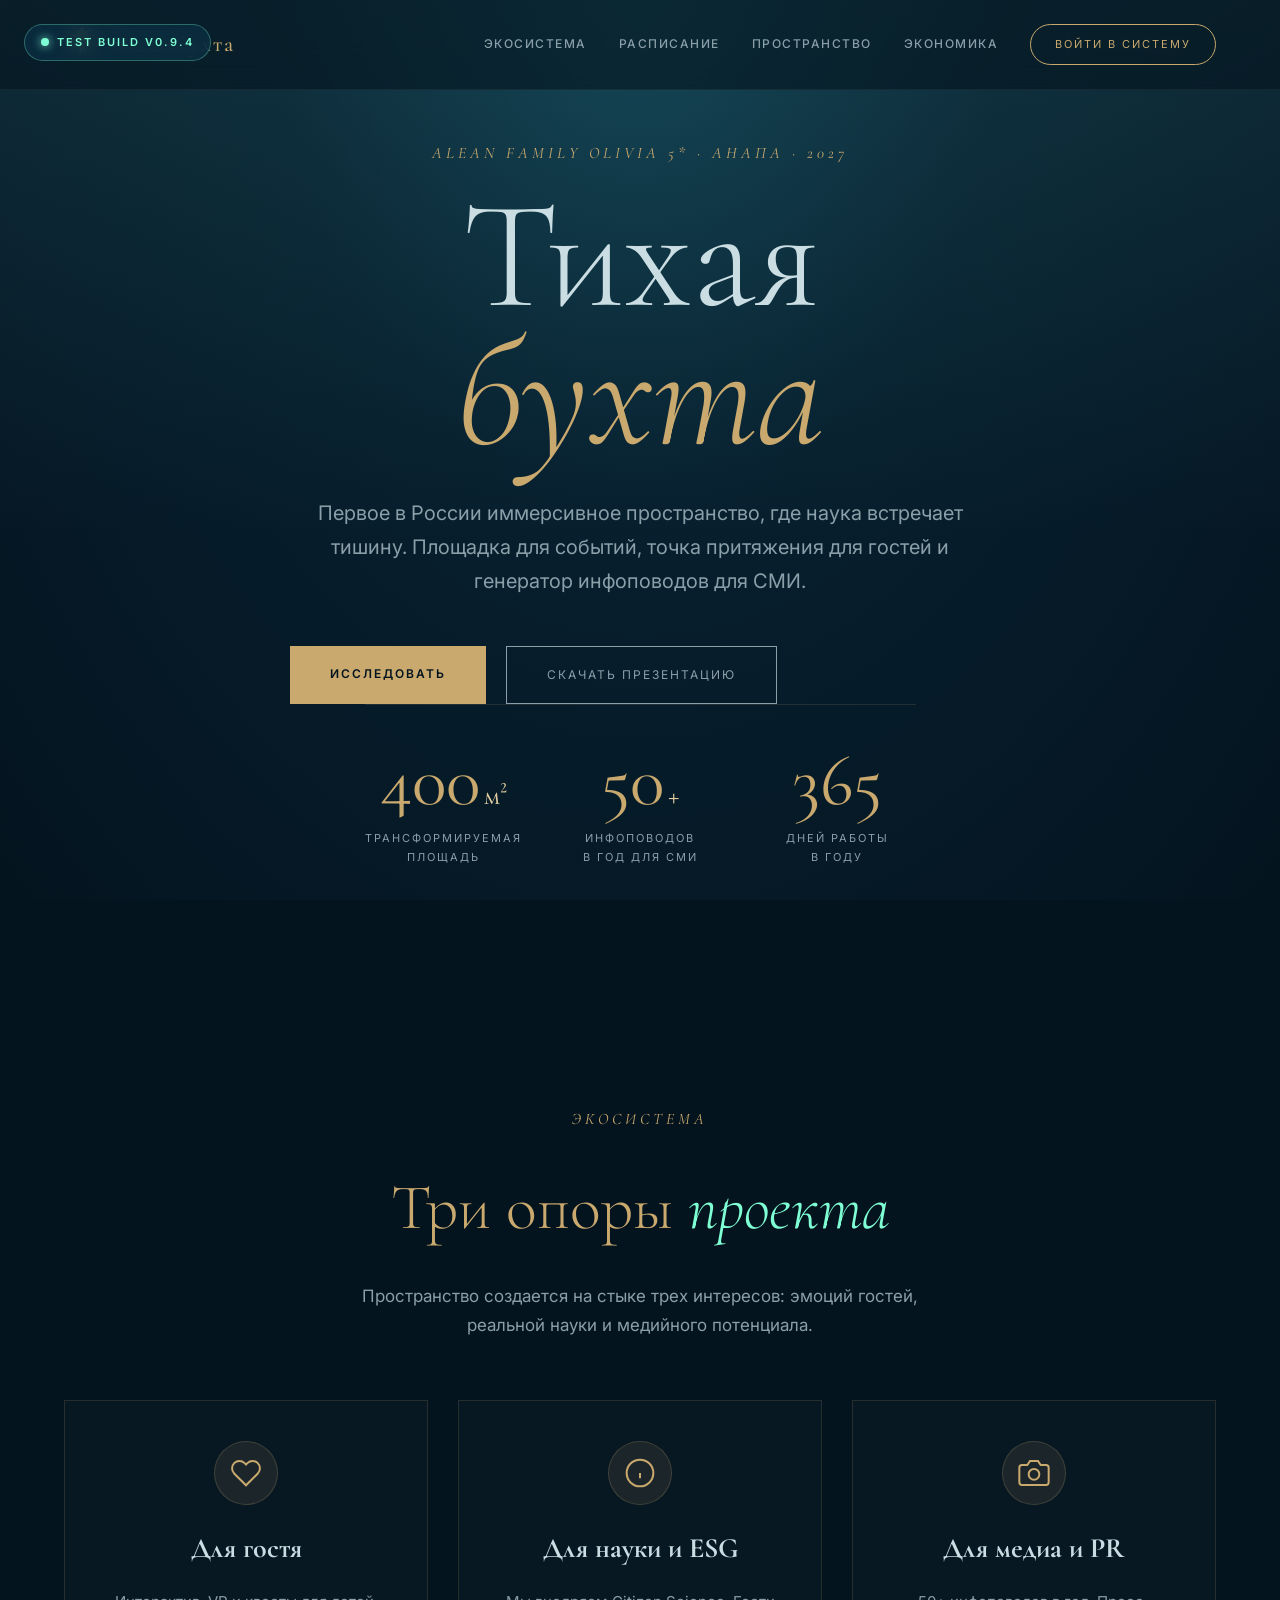
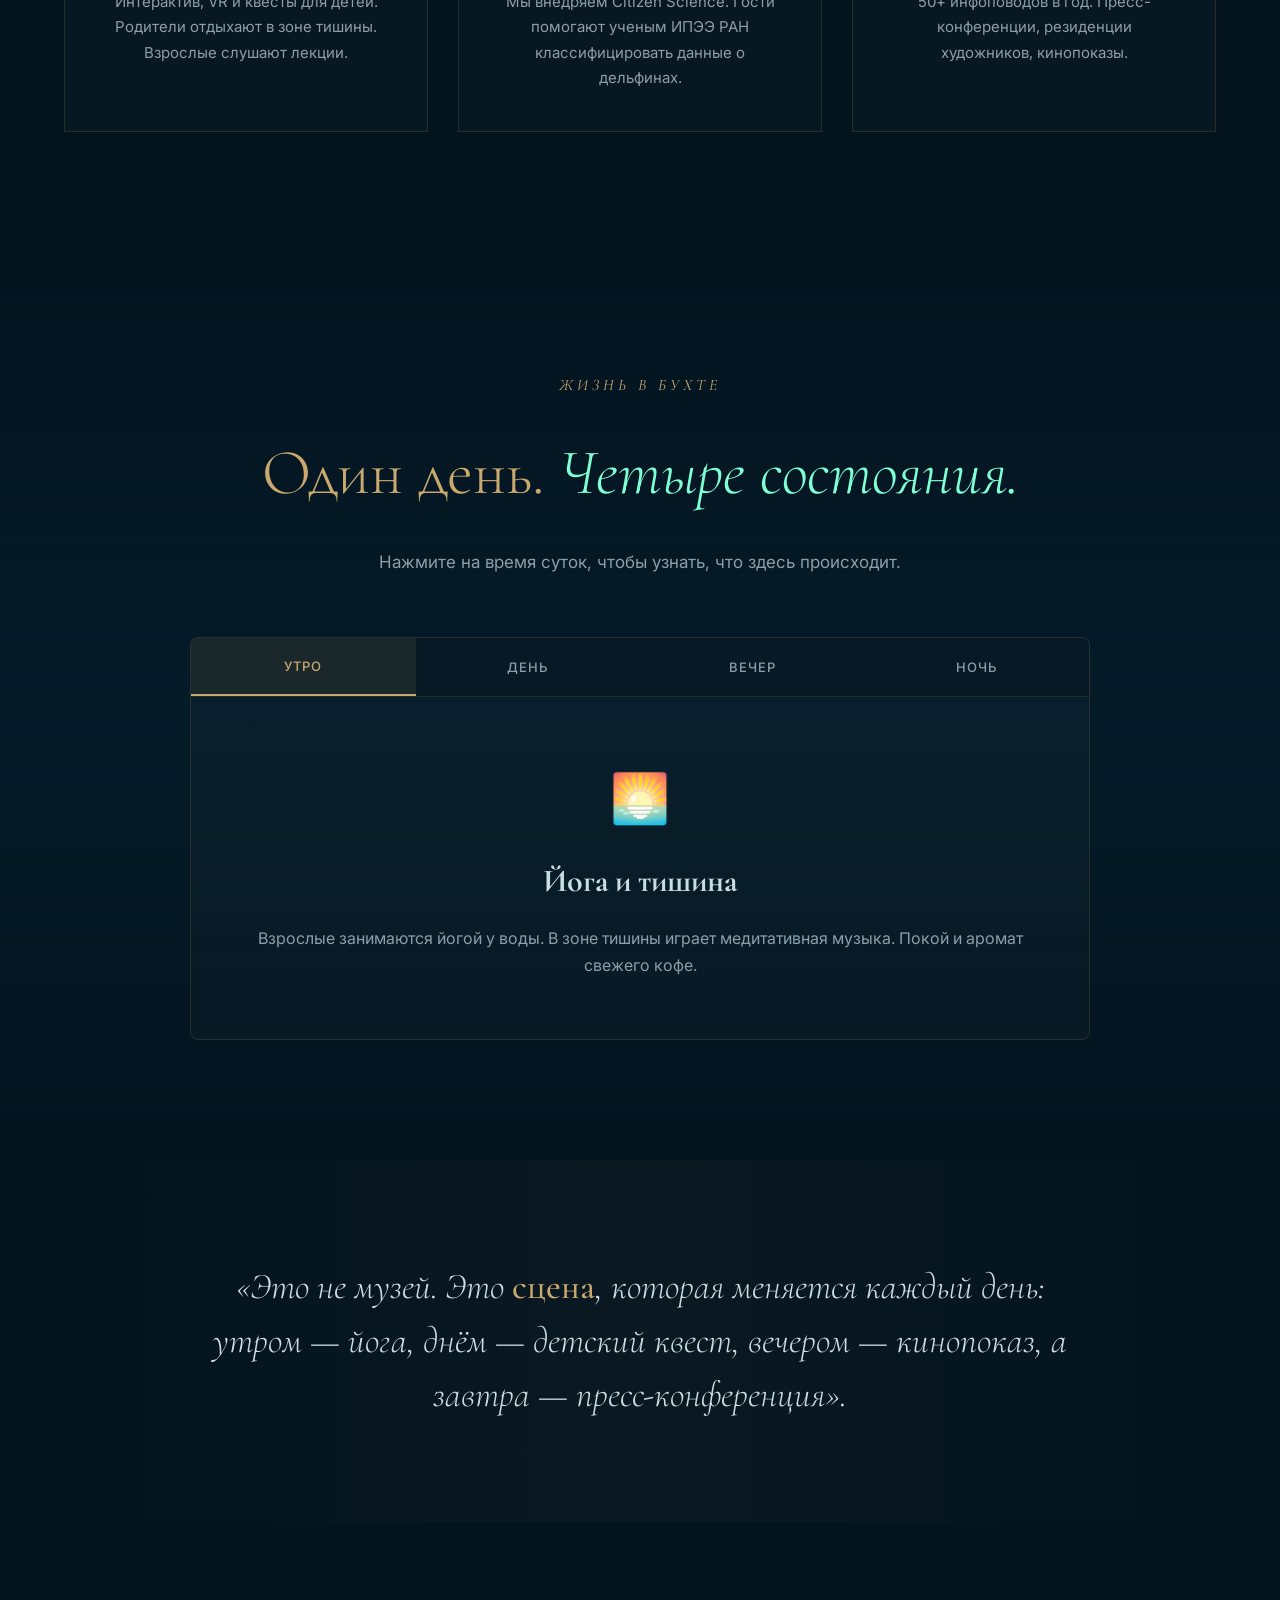
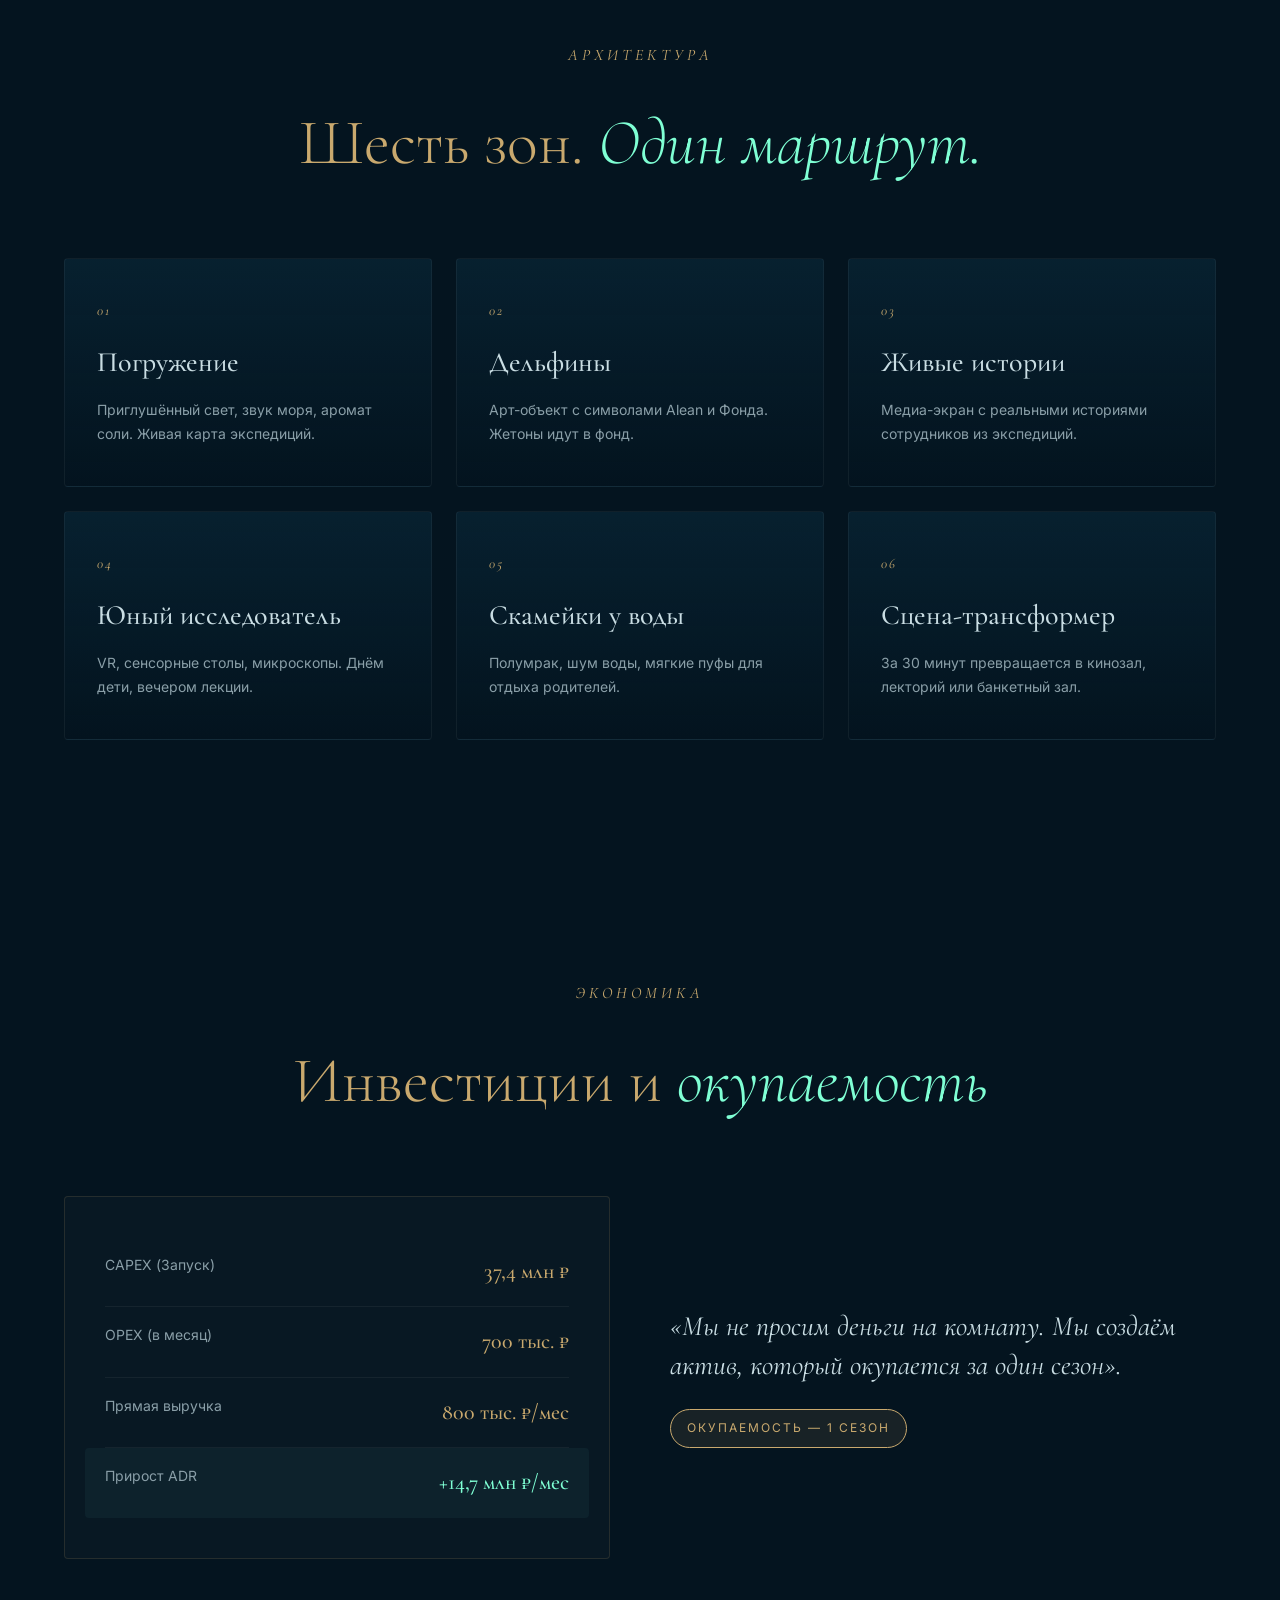
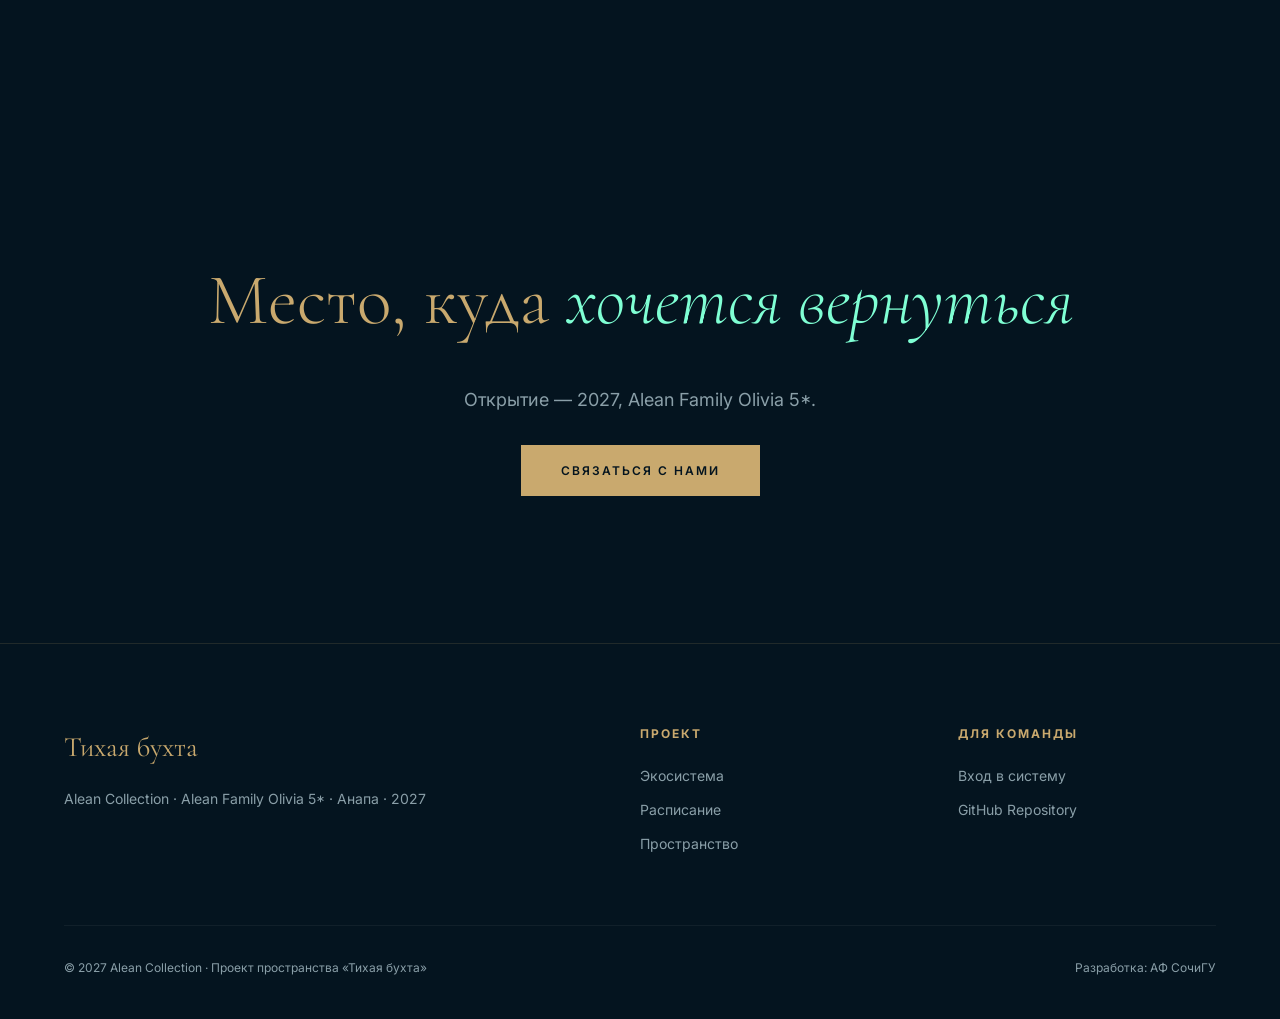
==== commit d40db9f8: "Update index.html" ====
--- a/index.html
+++ b/index.html
@@ -26,9 +26,9 @@
     <header class="navbar" id="navbar">
         <div class="logo">
             <div class="logo-mark">
-                <svg viewBox="0 0 100 100" fill="none" xmlns="http://www.w3.org/2000/svg">
-                    <circle cx="50" cy="50" r="46" stroke="#c9a96e" stroke-width="1.5" fill="none"/>
-                    <path d="M28 50 C 40 38, 55 34, 68 38 C 72 39, 75 42, 78 44 C 76 48, 72 50, 66 50 C 69 54, 70 60, 68 64 C 62 60, 54 58, 46 58 C 38 58, 32 55, 28 50 Z" fill="#c9a96e"/>
+                <!-- ИДЕАЛЬНЫЙ ДЕЛЬФИН -->
+                <svg viewBox="0 0 24 24" fill="#c9a96e" xmlns="http://www.w3.org/2000/svg">
+                    <path d="M 21.5 3.5 c -1.5 1 -4 1.5 -4 1.5 s 0.5 -2.5 1.5 -4 c -1 0.5 -3 1 -4.5 1.5 c 0 0 0.5 -2.5 2 -4 c 0 0 -4.5 1.5 -5.5 4.5 c -1 -1 -2.5 -1.5 -2.5 -1.5 c 0.5 2 1.5 3.5 1.5 3.5 s -3 -1 -5.5 -1 c 1.5 2 3.5 3.5 3.5 3.5 s -2.5 0.5 -4.5 2 c 0 0 2.5 1.5 5.5 1.5 c 0 0 -2 2 -3.5 5 c 0 0 3 -1 5 -2.5 c 0 0 0.5 3.5 2 6 c 0 0 0.5 -2 1.5 -4.5 c 1 1.5 2 2.5 2 2.5 c 0 0 -0.5 -3 0 -5.5 c 2.5 2 5.5 2.5 5.5 2.5 c 0 0 -0.5 -2.5 -2 -4.5 c 2 -1 3.5 -2.5 3.5 -2.5 s -3.5 -1 -5.5 -1 c 0 0 0.5 -2 0 -4.5 c 0 0 -1 1.5 -2 3.5 z"/>
                 </svg>
             </div>
             <span class="logo-text">Тихая бухта</span>
@@ -85,17 +85,23 @@
             </div>
             <div class="features-grid">
                 <div class="feature-card">
-                    <div class="feature-icon"><svg width="32" height="32" viewBox="0 0 24 24" fill="none" stroke="currentColor" stroke-width="1.5"><path d="M20.84 4.61a5.5 5.5 0 0 0-7.78 0L12 5.67l-1.06-1.06a5.5 5.5 0 0 0-7.78 7.78l1.06 1.06L12 21.23l7.78-7.78 1.06-1.06a5.5 5.5 0 0 0 0-7.78z"></path></svg></div>
+                    <div class="feature-icon">
+                        <svg width="32" height="32" viewBox="0 0 24 24" fill="none" stroke="currentColor" stroke-width="1.5"><path d="M20.84 4.61a5.5 5.5 0 0 0-7.78 0L12 5.67l-1.06-1.06a5.5 5.5 0 0 0-7.78 7.78l1.06 1.06L12 21.23l7.78-7.78 1.06-1.06a5.5 5.5 0 0 0 0-7.78z"></path></svg>
+                    </div>
                     <h3 class="feature-title">Для гостя</h3>
                     <p class="feature-text">Интерактив, VR и квесты для детей. Родители отдыхают в зоне тишины. Взрослые слушают лекции.</p>
                 </div>
                 <div class="feature-card">
-                    <div class="feature-icon"><svg width="32" height="32" viewBox="0 0 24 24" fill="none" stroke="currentColor" stroke-width="1.5"><circle cx="12" cy="12" r="10"></circle><line x1="12" y1="16" x2="12" y2="12"></line><line x1="12" y1="8" x2="12.01" y2="8"></line></svg></div>
+                    <div class="feature-icon">
+                        <svg width="32" height="32" viewBox="0 0 24 24" fill="none" stroke="currentColor" stroke-width="1.5"><circle cx="12" cy="12" r="10"></circle><line x1="12" y1="16" x2="12" y2="12"></line><line x1="12" y1="8" x2="12.01" y2="8"></line></svg>
+                    </div>
                     <h3 class="feature-title">Для науки и ESG</h3>
                     <p class="feature-text">Мы внедряем Citizen Science. Гости помогают ученым ИПЭЭ РАН классифицировать данные о дельфинах.</p>
                 </div>
                 <div class="feature-card">
-                    <div class="feature-icon"><svg width="32" height="32" viewBox="0 0 24 24" fill="none" stroke="currentColor" stroke-width="1.5"><path d="M23 19a2 2 0 0 1-2 2H3a2 2 0 0 1-2-2V8a2 2 0 0 1 2-2h4l2-3h6l2 3h4a2 2 0 0 1 2 2z"></path><circle cx="12" cy="13" r="4"></circle></svg></div>
+                    <div class="feature-icon">
+                        <svg width="32" height="32" viewBox="0 0 24 24" fill="none" stroke="currentColor" stroke-width="1.5"><path d="M23 19a2 2 0 0 1-2 2H3a2 2 0 0 1-2-2V8a2 2 0 0 1 2-2h4l2-3h6l2 3h4a2 2 0 0 1 2 2z"></path><circle cx="12" cy="13" r="4"></circle></svg>
+                    </div>
                     <h3 class="feature-title">Для медиа и PR</h3>
                     <p class="feature-text">50+ инфоповодов в год. Пресс-конференции, резиденции художников, кинопоказы.</p>
                 </div>
@@ -208,13 +214,12 @@
         <div class="auth-card">
             <div class="auth-header">
                 <div class="auth-logo">
-                    <svg viewBox="0 0 100 100" fill="none" xmlns="http://www.w3.org/2000/svg">
-                        <circle cx="50" cy="50" r="46" stroke="#c9a96e" stroke-width="1.5" fill="none"/>
-                        <path d="M28 50 C 40 38, 55 34, 68 38 C 72 39, 75 42, 78 44 C 76 48, 72 50, 66 50 C 69 54, 70 60, 68 64 C 62 60, 54 58, 46 58 C 38 58, 32 55, 28 50 Z" fill="#c9a96e"/>
+                    <svg viewBox="0 0 24 24" fill="#c9a96e" xmlns="http://www.w3.org/2000/svg">
+                        <path d="M 21.5 3.5 c -1.5 1 -4 1.5 -4 1.5 s 0.5 -2.5 1.5 -4 c -1 0.5 -3 1 -4.5 1.5 c 0 0 0.5 -2.5 2 -4 c 0 0 -4.5 1.5 -5.5 4.5 c -1 -1 -2.5 -1.5 -2.5 -1.5 c 0.5 2 1.5 3.5 1.5 3.5 s -3 -1 -5.5 -1 c 1.5 2 3.5 3.5 3.5 3.5 s -2.5 0.5 -4.5 2 c 0 0 2.5 1.5 5.5 1.5 c 0 0 -2 2 -3.5 5 c 0 0 3 -1 5 -2.5 c 0 0 0.5 3.5 2 6 c 0 0 0.5 -2 1.5 -4.5 c 1 1.5 2 2.5 2 2.5 c 0 0 -0.5 -3 0 -5.5 c 2.5 2 5.5 2.5 5.5 2.5 c 0 0 -0.5 -2.5 -2 -4.5 c 2 -1 3.5 -2.5 3.5 -2.5 s -3.5 -1 -5.5 -1 c 0 0 0.5 -2 0 -4.5 c 0 0 -1 1.5 -2 3.5 z"/>
                     </svg>
                 </div>
                 <h2 class="auth-title">Вход в систему</h2>
-                <p class="auth-subtitle">Панель управления проектом «Тихая бухта»</p>
+                <p class="auth-subtitle">Панель управления проектом</p>
                 <div class="auth-test-tag">⚠ Test Environment</div>
             </div>
 
@@ -236,16 +241,13 @@
         </div>
     </div>
 
-    <!-- ================= АДМИН-ПАНЕЛЬ (DASHBOARD) ================= -->
+    <!-- ================= ДАШБОРД ================= -->
     <div class="dashboard-overlay" id="dashboardPanel">
         <div class="dashboard">
-            
-            <!-- Сайдбар -->
             <aside class="dash-sidebar">
                 <div class="dash-brand">
-                    <svg viewBox="0 0 100 100" fill="none" xmlns="http://www.w3.org/2000/svg">
-                        <circle cx="50" cy="50" r="46" stroke="#c9a96e" stroke-width="1.5" fill="none"/>
-                        <path d="M28 50 C 40 38, 55 34, 68 38 C 72 39, 75 42, 78 44 C 76 48, 72 50, 66 50 C 69 54, 70 60, 68 64 C 62 60, 54 58, 46 58 C 38 58, 32 55, 28 50 Z" fill="#c9a96e"/>
+                    <svg viewBox="0 0 24 24" fill="#c9a96e" xmlns="http://www.w3.org/2000/svg">
+                        <path d="M 21.5 3.5 c -1.5 1 -4 1.5 -4 1.5 s 0.5 -2.5 1.5 -4 c -1 0.5 -3 1 -4.5 1.5 c 0 0 0.5 -2.5 2 -4 c 0 0 -4.5 1.5 -5.5 4.5 c -1 -1 -2.5 -1.5 -2.5 -1.5 c 0.5 2 1.5 3.5 1.5 3.5 s -3 -1 -5.5 -1 c 1.5 2 3.5 3.5 3.5 3.5 s -2.5 0.5 -4.5 2 c 0 0 2.5 1.5 5.5 1.5 c 0 0 -2 2 -3.5 5 c 0 0 3 -1 5 -2.5 c 0 0 0.5 3.5 2 6 c 0 0 0.5 -2 1.5 -4.5 c 1 1.5 2 2.5 2 2.5 c 0 0 -0.5 -3 0 -5.5 c 2.5 2 5.5 2.5 5.5 2.5 c 0 0 -0.5 -2.5 -2 -4.5 c 2 -1 3.5 -2.5 3.5 -2.5 s -3.5 -1 -5.5 -1 c 0 0 0.5 -2 0 -4.5 c 0 0 -1 1.5 -2 3.5 z"/>
                     </svg>
                     <div>
                         <div class="dash-brand-name">Тихая бухта</div>
@@ -273,7 +275,6 @@
                 </div>
             </aside>
 
-            <!-- Контент -->
             <main class="dash-main">
                 <header class="dash-header">
                     <div>
@@ -282,11 +283,10 @@
                     </div>
                     <div class="dash-header-actions">
                         <div class="dash-status"><span class="dot-pulse"></span> System Online</div>
-                        <button class="dash-close-btn" id="dashboardClose">Выйти из панели</button>
+                        <button class="dash-close-btn" id="dashboardClose">Закрыть панель</button>
                     </div>
                 </header>
 
-                <!-- Метрики -->
                 <div class="dash-metrics">
                     <div class="metric-card">
                         <div class="metric-label">Посетители (Live)</div>
@@ -310,7 +310,6 @@
                     </div>
                 </div>
 
-                <!-- Графики -->
                 <div class="dash-grid">
                     <div class="dash-panel">
                         <div class="panel-header">
@@ -318,22 +317,10 @@
                             <span class="panel-tag">Live</span>
                         </div>
                         <div class="h-bar-chart">
-                            <div class="h-bar-row">
-                                <div class="h-bar-label">Лаборатория</div>
-                                <div class="h-bar-track"><div class="h-bar-fill" style="width: 80%"><span>80%</span></div></div>
-                            </div>
-                            <div class="h-bar-row">
-                                <div class="h-bar-label">Сцена</div>
-                                <div class="h-bar-track"><div class="h-bar-fill" style="width: 65%"><span>65%</span></div></div>
-                            </div>
-                            <div class="h-bar-row">
-                                <div class="h-bar-label">Зона тишины</div>
-                                <div class="h-bar-track"><div class="h-bar-fill" style="width: 40%"><span>40%</span></div></div>
-                            </div>
-                            <div class="h-bar-row">
-                                <div class="h-bar-label">Арт-объект</div>
-                                <div class="h-bar-track"><div class="h-bar-fill" style="width: 55%"><span>55%</span></div></div>
-                            </div>
+                            <div class="h-bar-row"><div class="h-bar-label">Лаборатория</div><div class="h-bar-track"><div class="h-bar-fill" style="width: 80%"><span>80%</span></div></div></div>
+                            <div class="h-bar-row"><div class="h-bar-label">Сцена</div><div class="h-bar-track"><div class="h-bar-fill" style="width: 65%"><span>65%</span></div></div></div>
+                            <div class="h-bar-row"><div class="h-bar-label">Зона тишины</div><div class="h-bar-track"><div class="h-bar-fill" style="width: 40%"><span>40%</span></div></div></div>
+                            <div class="h-bar-row"><div class="h-bar-label">Арт-объект</div><div class="h-bar-track"><div class="h-bar-fill" style="width: 55%"><span>55%</span></div></div></div>
                         </div>
                     </div>
 
@@ -351,7 +338,6 @@
                     </div>
                 </div>
 
-                <!-- Таблица активности -->
                 <div class="dash-panel dash-panel-wide">
                     <div class="panel-header">
                         <h3 class="panel-title">Последние действия пользователей</h3>
--- a/css/style.css
+++ b/css/style.css
@@ -1,4 +1,4 @@
-/* ================= ПЕРЕМЕННЫЕ И БАЗА ================= */
+/* ================= БАЗА ================= */
 :root {
     --abyss: #04141f;
     --deep: #071f2e;
@@ -6,6 +6,7 @@
     --gold: #c9a96e;
     --gold-light: #e0cba0;
     --bio: #7fffd4;
+    --aqua: #64d4d4;
     --text: #c9dde3;
     --muted: #8a9fa8;
     --line: rgba(201, 169, 110, 0.15);
@@ -16,49 +17,40 @@
 
 * { margin: 0; padding: 0; box-sizing: border-box; }
 html { scroll-behavior: smooth; background-color: var(--abyss); }
-body { font-family: var(--font-body); color: var(--text); line-height: 1.7; overflow-x: hidden; }
+body { font-family: var(--font-body); color: var(--text); line-height: 1.7; overflow-x: hidden; -webkit-font-smoothing: antialiased; }
 a { text-decoration: none; color: inherit; }
 ul { list-style: none; }
 
-/* СКРОЛЛБАР */
 ::-webkit-scrollbar { width: 8px; }
 ::-webkit-scrollbar-track { background: var(--abyss); }
 ::-webkit-scrollbar-thumb { background: var(--mid); border-radius: 4px; }
 
-/* БАННЕР ТЕСТОВОЙ ВЕРСИИ */
+/* TEST BADGE */
 .test-badge {
-    position: fixed;
-    top: 24px; left: 24px;
-    z-index: 2000;
-    background: rgba(10, 45, 64, 0.8);
-    backdrop-filter: blur(10px);
-    border: 1px solid rgba(127, 255, 212, 0.3);
-    padding: 8px 16px;
-    border-radius: 100px;
-    font-size: 11px;
-    letter-spacing: 2px;
-    text-transform: uppercase;
-    color: var(--bio);
-    display: flex;
-    align-items: center;
-    gap: 8px;
-    font-weight: 600;
-}
-
+    position: fixed; top: 24px; left: 24px; z-index: 2000;
+    background: rgba(10, 45, 64, 0.85); backdrop-filter: blur(10px);
+    border: 1px solid rgba(127, 255, 212, 0.3); padding: 8px 16px;
+    border-radius: 100px; font-size: 11px; letter-spacing: 2px;
+    text-transform: uppercase; color: var(--bio);
+    display: flex; align-items: center; gap: 8px; font-weight: 600;
+}
 .dot-pulse {
-    width: 8px; height: 8px;
-    background-color: var(--bio);
-    border-radius: 50%;
-    box-shadow: 0 0 10px var(--bio);
-    animation: pulse 2s infinite;
-}
-@keyframes pulse { 0% { opacity: 1; } 50% { opacity: 0.3; } 100% { opacity: 1; } }
+    width: 8px; height: 8px; background: var(--bio); border-radius: 50%;
+    box-shadow: 0 0 10px var(--bio); animation: pulse 2s infinite;
+}
+@keyframes pulse { 0%, 100% { opacity: 1; } 50% { opacity: 0.3; } }
 
 /* ФОН */
 .ocean-bg { position: fixed; inset: 0; z-index: -2; background: radial-gradient(ellipse at 50% 0%, #0d3849 0%, var(--deep) 40%, var(--abyss) 100%); }
+.ocean-bg::before {
+    content: ''; position: absolute; top: 0; left: 0; right: 0; height: 60vh;
+    background: linear-gradient(180deg, rgba(100,212,212,0.1) 0%, transparent 100%);
+    animation: shimmer 8s ease-in-out infinite;
+}
+@keyframes shimmer { 0%, 100% { opacity: 0.6; } 50% { opacity: 1; } }
 .particles { position: fixed; inset: 0; z-index: -1; pointer-events: none; }
 
-/* НАВИГАЦИЯ */
+/* NAV */
 .navbar {
     position: fixed; top: 0; left: 0; right: 0; padding: 24px 5vw;
     display: flex; justify-content: space-between; align-items: center;
@@ -71,50 +63,54 @@
 .logo-mark svg { animation: spin 15s linear infinite; }
 @keyframes spin { 100% { transform: rotate(360deg); } }
 .logo-text { font-family: var(--font-head); font-size: 22px; font-weight: 500; letter-spacing: 2px; color: var(--gold); }
-
 .nav-links { display: flex; align-items: center; gap: 32px; }
-.nav-links a:not(.btn-outline) {
-    font-size: 12px; font-weight: 500; letter-spacing: 1.5px; text-transform: uppercase;
-    color: var(--muted); transition: var(--transition);
-}
+.nav-links a:not(.btn-outline) { font-size: 12px; font-weight: 500; letter-spacing: 1.5px; text-transform: uppercase; color: var(--muted); transition: var(--transition); }
 .nav-links a:not(.btn-outline):hover { color: var(--gold); }
-.btn-outline {
-    padding: 10px 24px; border: 1px solid var(--gold); border-radius: 100px;
-    font-size: 11px; letter-spacing: 2px; text-transform: uppercase; color: var(--gold); transition: var(--transition);
-}
+.btn-outline { padding: 10px 24px; border: 1px solid var(--gold); border-radius: 100px; font-size: 11px; letter-spacing: 2px; text-transform: uppercase; color: var(--gold); transition: var(--transition); cursor: pointer; }
 .btn-outline:hover { background: var(--gold); color: var(--abyss); }
 
-/* ОБЩИЕ СЕКЦИИ */
+/* ОБЩИЕ */
 section { padding: 120px 5vw; max-width: 1400px; margin: 0 auto; }
 .eyebrow { font-family: var(--font-head); font-size: 16px; font-style: italic; color: var(--gold); letter-spacing: 4px; text-transform: uppercase; margin-bottom: 20px; display: block; }
 .section-header { text-align: center; margin-bottom: 60px; }
 .section-title { font-family: var(--font-head); font-size: clamp(36px, 5vw, 64px); font-weight: 300; color: var(--gold); margin-bottom: 20px; }
-.section-title em { color: var(--bio); }
+.section-title em { color: var(--bio); font-style: italic; }
 .section-desc { font-size: 17px; color: var(--muted); max-width: 600px; margin: 0 auto; }
 
 /* HERO */
 .hero { min-height: 100vh; display: flex; flex-direction: column; justify-content: center; align-items: center; text-align: center; padding-top: 140px; }
 .hero-title { font-family: var(--font-head); font-size: clamp(60px, 12vw, 160px); font-weight: 300; line-height: 0.9; color: var(--moon); margin-bottom: 32px; }
-.hero-title em { color: var(--gold); }
+.hero-title em { color: var(--gold); font-style: italic; }
 .hero-subtitle { font-size: 20px; color: var(--muted); max-width: 700px; margin-bottom: 48px; }
 .hero-actions { display: flex; gap: 20px; }
-.btn-primary { padding: 18px 40px; background: var(--gold); color: var(--abyss); font-weight: 600; text-transform: uppercase; transition: var(--transition); }
-.btn-primary:hover { background: var(--bio); }
-.btn-secondary { padding: 18px 40px; border: 1px solid var(--muted); color: var(--muted); transition: var(--transition); }
+.btn-primary { padding: 18px 40px; background: var(--gold); color: var(--abyss); font-weight: 600; text-transform: uppercase; letter-spacing: 2px; font-size: 12px; border: none; cursor: pointer; transition: var(--transition); }
+.btn-primary:hover { background: var(--bio); box-shadow: 0 10px 30px rgba(127, 255, 212, 0.3); }
+.btn-secondary { padding: 18px 40px; border: 1px solid var(--muted); color: var(--muted); font-size: 12px; text-transform: uppercase; letter-spacing: 2px; transition: var(--transition); }
 .btn-secondary:hover { border-color: var(--gold); color: var(--gold); }
 
-/* ТРИ ОПОРЫ */
+/* STATS */
+.stats-grid { display: grid; grid-template-columns: repeat(3, 1fr); gap: 40px; max-width: 900px; border-top: 1px solid var(--line); padding-top: 40px; }
+.stat-item { text-align: center; }
+.stat-num { font-family: var(--font-head); font-size: clamp(48px, 6vw, 72px); color: var(--gold); line-height: 1; display: flex; justify-content: center; align-items: baseline; }
+.stat-unit { font-size: 0.4em; color: var(--gold-light); margin-left: 4px; }
+.stat-label { font-size: 11px; color: var(--muted); text-transform: uppercase; letter-spacing: 2px; margin-top: 12px; }
+
+/* FEATURES */
 .features-grid { display: grid; grid-template-columns: repeat(3, 1fr); gap: 30px; }
 .feature-card { background: rgba(255,255,255,0.02); border: 1px solid var(--line); padding: 40px; text-align: center; transition: var(--transition); }
-.feature-card:hover { transform: translateY(-10px); border-color: var(--gold); }
-.feature-icon { width: 64px; height: 64px; margin: 0 auto 20px; color: var(--gold); display: flex; align-items: center; justify-content: center; background: rgba(201, 169, 110, 0.1); border-radius: 50%; }
+.feature-card:hover { transform: translateY(-10px); border-color: var(--gold); background: rgba(255,255,255,0.04); }
+.feature-icon { width: 64px; height: 64px; margin: 0 auto 20px; color: var(--gold); display: flex; align-items: center; justify-content: center; background: rgba(201, 169, 110, 0.1); border-radius: 50%; border: 1px solid rgba(201, 169, 110, 0.2); transition: var(--transition); }
+.feature-card:hover .feature-icon { background: var(--gold); color: var(--abyss); transform: scale(1.1); }
 .feature-icon svg { width: 32px !important; height: 32px !important; }
 .feature-title { font-family: var(--font-head); font-size: 28px; color: var(--moon); margin-bottom: 16px; }
-
-/* РАСПИСАНИЕ */
-.schedule-container { max-width: 900px; margin: 0 auto; background: rgba(255,255,255,0.02); border: 1px solid var(--line); }
-.schedule-tabs { display: flex; border-bottom: 1px solid var(--line); }
-.schedule-tab { flex: 1; padding: 20px 10px; background: transparent; border: none; color: var(--muted); cursor: pointer; transition: var(--transition); font-family: var(--font-body); text-transform: uppercase; font-size: 13px; font-weight: 500; }
+.feature-text { font-size: 15px; color: var(--muted); }
+
+/* SCHEDULE */
+.schedule-section { background: linear-gradient(180deg, transparent, rgba(10,45,64,0.3), transparent); }
+.schedule-container { max-width: 900px; margin: 0 auto; background: rgba(255,255,255,0.02); border: 1px solid var(--line); border-radius: 8px; overflow: hidden; }
+.schedule-tabs { display: flex; border-bottom: 1px solid var(--line); background: rgba(4, 20, 31, 0.5); }
+.schedule-tab { flex: 1; padding: 20px 10px; background: transparent; border: none; color: var(--muted); cursor: pointer; transition: var(--transition); font-family: var(--font-body); text-transform: uppercase; font-size: 13px; font-weight: 500; letter-spacing: 1px; }
+.schedule-tab:hover { color: var(--gold); }
 .schedule-tab.active { color: var(--gold); background: rgba(201,169,110,0.1); border-bottom: 2px solid var(--gold); }
 .schedule-content { padding: 60px; text-align: center; min-height: 250px; }
 .schedule-panel { display: none; animation: fadeIn 0.5s forwards; }
@@ -124,70 +120,241 @@
 .schedule-title { font-family: var(--font-head); font-size: 32px; color: var(--moon); margin-bottom: 16px; }
 .schedule-text { font-size: 16px; color: var(--muted); }
 
-/* СТАТИСТИКА И ЭКОНОМИКА */
-.stats-grid { display: grid; grid-template-columns: repeat(3, 1fr); gap: 40px; max-width: 900px; border-top: 1px solid var(--line); padding-top: 40px; }
-.stat-num { font-family: var(--font-head); font-size: 72px; color: var(--gold); }
-.stat-label { font-size: 11px; text-transform: uppercase; color: var(--muted); letter-spacing: 2px; }
+/* MANIFESTO */
+.manifesto { text-align: center; padding: 100px 5vw; background: linear-gradient(90deg, transparent, rgba(201,169,110,0.03), transparent); }
+.manifesto-content { max-width: 900px; margin: 0 auto; }
+.manifesto p { font-family: var(--font-head); font-size: clamp(24px, 3vw, 36px); font-weight: 300; font-style: italic; line-height: 1.5; color: var(--moon); }
+.manifesto span { color: var(--gold); font-style: normal; font-weight: 500; }
+
+/* ZONES */
+.zones-grid { display: grid; grid-template-columns: repeat(3, 1fr); gap: 24px; }
+.zone-card { background: linear-gradient(180deg, rgba(10,45,64,0.5), rgba(4,20,31,0.3)); border: 1px solid rgba(255,255,255,0.05); padding: 40px 32px; transition: var(--transition); position: relative; overflow: hidden; border-radius: 4px; }
+.zone-card::before { content: ''; position: absolute; top: 0; left: 0; width: 100%; height: 2px; background: linear-gradient(90deg, transparent, var(--gold), transparent); transform: scaleX(0); transition: var(--transition); }
+.zone-card:hover { transform: translateY(-10px); border-color: var(--line); }
+.zone-card:hover::before { transform: scaleX(1); }
+.zone-num { font-family: var(--font-head); font-size: 14px; font-style: italic; color: var(--gold); letter-spacing: 2px; margin-bottom: 16px; }
+.zone-name { font-family: var(--font-head); font-size: 28px; color: var(--moon); font-weight: 500; margin-bottom: 12px; }
+.zone-desc { font-size: 14px; color: var(--muted); }
+
+/* ECON */
+.econ-layout { display: grid; grid-template-columns: 1fr 1fr; gap: 60px; align-items: center; }
+.econ-table-wrapper { background: rgba(255,255,255,0.02); border: 1px solid var(--line); padding: 40px; border-radius: 4px; }
+.econ-row { display: flex; justify-content: space-between; padding: 16px 0; border-bottom: 1px solid rgba(255,255,255,0.05); }
+.econ-row:last-child { border-bottom: none; }
+.econ-label { font-size: 14px; color: var(--muted); }
+.econ-value { font-family: var(--font-head); font-size: 22px; color: var(--gold); font-weight: 500; }
+.highlight-row { background: rgba(100,212,212,0.05); margin: 0 -20px; padding: 16px 20px; border-radius: 4px; }
+.highlight-row .econ-value { color: var(--bio); }
+.econ-quote p { font-family: var(--font-head); font-size: 28px; font-style: italic; line-height: 1.4; color: var(--moon); margin-bottom: 24px; }
+.econ-roi { display: inline-block; padding: 8px 16px; background: rgba(201,169,110,0.1); border: 1px solid var(--gold); color: var(--gold); font-size: 12px; text-transform: uppercase; letter-spacing: 2px; border-radius: 100px; }
+
+/* CTA */
+.cta-section { text-align: center; padding: 160px 5vw; }
+.cta-title { font-family: var(--font-head); font-size: clamp(40px, 6vw, 72px); font-weight: 300; color: var(--gold); margin-bottom: 24px; }
+.cta-title em { color: var(--bio); font-style: italic; }
+.cta-desc { font-size: 18px; color: var(--muted); max-width: 600px; margin: 0 auto 40px; }
 
 /* FOOTER */
-.footer { border-top: 1px solid var(--line); padding: 60px 5vw 40px; background: var(--abyss); }
-.footer-grid { display: grid; grid-template-columns: 2fr 1fr 1fr; gap: 60px; max-width: 1400px; margin: 0 auto 40px; }
-.footer-logo { font-family: var(--font-head); font-size: 28px; color: var(--gold); }
-.footer-links-col h4 { font-size: 12px; color: var(--gold); text-transform: uppercase; margin-bottom: 20px; }
-.footer-links-col a { display: block; font-size: 14px; color: var(--muted); margin-bottom: 10px; transition: 0.3s; }
+.footer { border-top: 1px solid var(--line); padding: 80px 5vw 40px; background: var(--abyss); }
+.footer-grid { display: grid; grid-template-columns: 2fr 1fr 1fr; gap: 60px; max-width: 1400px; margin: 0 auto 60px; }
+.footer-logo { font-family: var(--font-head); font-size: 28px; color: var(--gold); margin-bottom: 16px; }
+.footer-brand-col p { font-size: 14px; color: var(--muted); margin-bottom: 12px; }
+.footer-links-col h4 { font-size: 12px; color: var(--gold); text-transform: uppercase; letter-spacing: 2px; margin-bottom: 20px; }
+.footer-links-col a { display: block; font-size: 14px; color: var(--muted); margin-bottom: 10px; transition: var(--transition); cursor: pointer; }
 .footer-links-col a:hover { color: var(--bio); }
-.footer-bottom { max-width: 1400px; margin: 0 auto; padding-top: 24px; border-top: 1px solid rgba(255,255,255,0.05); display: flex; justify-content: space-between; font-size: 12px; color: var(--muted); }
-.admin-trigger { cursor: pointer; color: var(--bio) !important; text-decoration: underline; }
-
-/* ================= АДМИН-ПАНЕЛЬ ================= */
-.admin-overlay {
-    position: fixed; inset: 0; background: rgba(4, 20, 31, 0.95);
-    backdrop-filter: blur(15px); z-index: 9999;
+.footer-bottom { max-width: 1400px; margin: 0 auto; padding-top: 32px; border-top: 1px solid rgba(255,255,255,0.05); display: flex; justify-content: space-between; font-size: 12px; color: var(--muted); }
+
+/* ================= МОДАЛКА АВТОРИЗАЦИИ ================= */
+.auth-overlay {
+    position: fixed; inset: 0; z-index: 3000;
+    background: rgba(4, 20, 31, 0.85);
+    backdrop-filter: blur(20px); -webkit-backdrop-filter: blur(20px);
     display: flex; align-items: center; justify-content: center;
     opacity: 0; visibility: hidden; transition: var(--transition);
 }
-.admin-overlay.active { opacity: 1; visibility: visible; }
-
-.admin-dashboard {
-    width: 90%; max-width: 1000px; background: #071f2e;
-    border: 1px solid var(--line); border-radius: 8px;
-    padding: 30px; box-shadow: 0 20px 50px rgba(0,0,0,0.5);
-    font-family: 'Courier New', Courier, monospace; /* Хакерский стиль для админки */
-}
-
-.admin-header { display: flex; justify-content: space-between; align-items: center; border-bottom: 1px solid rgba(255,255,255,0.1); padding-bottom: 20px; margin-bottom: 20px; }
-.admin-title { color: var(--bio); font-size: 18px; letter-spacing: 1px; font-weight: bold; display: flex; align-items: center; gap: 10px; }
-.admin-close { background: transparent; border: 1px solid var(--muted); color: var(--muted); cursor: pointer; padding: 4px 10px; border-radius: 4px; transition: 0.3s; }
-.admin-close:hover { border-color: #ff4a4a; color: #ff4a4a; }
-
-.admin-stats-grid { display: grid; grid-template-columns: repeat(3, 1fr); gap: 20px; margin-bottom: 20px; }
-.admin-stat-card { background: rgba(255,255,255,0.03); border: 1px solid rgba(255,255,255,0.1); padding: 20px; border-radius: 4px; }
-.admin-stat-label { font-size: 12px; color: var(--muted); text-transform: uppercase; }
-.admin-stat-value { font-size: 32px; color: var(--moon); margin: 8px 0; }
-.admin-stat-trend { font-size: 12px; }
-.admin-stat-trend.up { color: var(--bio); }
-
-.admin-charts-area { display: grid; grid-template-columns: 1fr 1fr; gap: 20px; }
-.admin-chart-box { background: rgba(255,255,255,0.03); border: 1px solid rgba(255,255,255,0.1); padding: 20px; border-radius: 4px; }
-.admin-chart-title { color: var(--muted); font-size: 12px; text-transform: uppercase; margin-bottom: 20px; }
-
-.bar-chart { display: flex; flex-direction: column; gap: 15px; }
-.bar-item { display: flex; flex-direction: column; gap: 5px; }
-.bar-fill { height: 8px; background: var(--bio); border-radius: 4px; position: relative; }
-.bar-fill span { position: absolute; right: -30px; top: -6px; font-size: 10px; color: var(--bio); }
-.bar-label { font-size: 12px; color: var(--text); }
-
-.activity-feed { font-size: 12px; color: var(--text); display: flex; flex-direction: column; gap: 10px; }
-.activity-feed span { color: var(--bio); margin-right: 10px; }
-
-.admin-footer { margin-top: 20px; padding-top: 20px; border-top: 1px solid rgba(255,255,255,0.1); display: flex; justify-content: space-between; font-size: 12px; color: var(--muted); }
-.status-ok { color: #4ade80; }
-
-/* АДАПТИВ */
-@media (max-width: 900px) {
-    .features-grid { grid-template-columns: 1fr; }
-    .footer-grid { grid-template-columns: 1fr; }
+.auth-overlay.active { opacity: 1; visibility: visible; }
+
+.auth-card {
+    width: 100%; max-width: 440px;
+    background: linear-gradient(180deg, rgba(10,45,64,0.95), rgba(4,20,31,0.98));
+    border: 1px solid var(--line);
+    border-radius: 12px;
+    padding: 50px 45px 40px;
+    position: relative;
+    box-shadow: 0 30px 80px rgba(0,0,0,0.6);
+    transform: translateY(30px);
+    transition: transform 0.5s cubic-bezier(0.25, 1, 0.5, 1);
+}
+.auth-overlay.active .auth-card { transform: translateY(0); }
+
+.auth-header { text-align: center; margin-bottom: 32px; }
+.auth-logo { width: 56px; height: 56px; margin: 0 auto 20px; }
+.auth-logo svg { width: 100%; height: 100%; filter: drop-shadow(0 0 15px rgba(201,169,110,0.4)); }
+.auth-title { font-family: var(--font-head); font-size: 32px; color: var(--gold); font-weight: 500; margin-bottom: 8px; }
+.auth-subtitle { font-size: 13px; color: var(--muted); margin-bottom: 16px; }
+.auth-test-tag {
+    display: inline-block; padding: 4px 12px;
+    background: rgba(255, 200, 87, 0.1); border: 1px solid rgba(255, 200, 87, 0.4);
+    border-radius: 100px; font-size: 10px; letter-spacing: 1.5px;
+    text-transform: uppercase; color: #ffc857; font-weight: 600;
+}
+
+.auth-form { display: flex; flex-direction: column; gap: 18px; }
+.auth-field { display: flex; flex-direction: column; gap: 8px; }
+.auth-field label { font-size: 11px; letter-spacing: 2px; text-transform: uppercase; color: var(--gold); font-weight: 600; }
+.auth-field input {
+    padding: 14px 18px; background: rgba(4, 20, 31, 0.6);
+    border: 1px solid rgba(201, 169, 110, 0.2); border-radius: 6px;
+    color: var(--text); font-family: var(--font-body); font-size: 14px;
+    transition: var(--transition); outline: none;
+}
+.auth-field input:focus { border-color: var(--gold); background: rgba(4, 20, 31, 0.9); box-shadow: 0 0 0 3px rgba(201, 169, 110, 0.1); }
+.auth-field input::placeholder { color: var(--muted); opacity: 0.5; }
+
+.auth-hint { font-size: 11px; color: var(--muted); text-align: center; letter-spacing: 1px; }
+.auth-hint strong { color: var(--bio); font-weight: 600; }
+
+.auth-submit {
+    padding: 16px; background: var(--gold); color: var(--abyss);
+    border: none; border-radius: 6px; font-family: var(--font-body);
+    font-size: 12px; font-weight: 700; letter-spacing: 3px; text-transform: uppercase;
+    cursor: pointer; transition: var(--transition); margin-top: 8px;
+}
+.auth-submit:hover { background: var(--bio); box-shadow: 0 8px 25px rgba(127, 255, 212, 0.3); }
+
+.auth-error { display: none; font-size: 12px; color: #ff6b6b; text-align: center; padding: 8px; background: rgba(255,107,107,0.1); border-radius: 4px; }
+.auth-error.show { display: block; animation: shake 0.3s; }
+@keyframes shake { 0%, 100% { transform: translateX(0); } 25% { transform: translateX(-5px); } 75% { transform: translateX(5px); } }
+
+.auth-close {
+    position: absolute; top: 16px; right: 16px;
+    width: 32px; height: 32px; background: transparent;
+    border: 1px solid rgba(255,255,255,0.1); border-radius: 50%;
+    color: var(--muted); cursor: pointer; transition: var(--transition);
+    font-size: 14px; display: flex; align-items: center; justify-content: center;
+}
+.auth-close:hover { border-color: var(--gold); color: var(--gold); }
+
+/* ================= ДАШБОРД ================= */
+.dashboard-overlay {
+    position: fixed; inset: 0; z-index: 2500;
+    background: var(--abyss);
+    opacity: 0; visibility: hidden; transition: var(--transition);
+    overflow: auto;
+}
+.dashboard-overlay.active { opacity: 1; visibility: visible; }
+
+.dashboard {
+    display: grid; grid-template-columns: 260px 1fr;
+    min-height: 100vh;
+    background: var(--abyss);
+}
+
+/* Сайдбар */
+.dash-sidebar {
+    background: linear-gradient(180deg, #071f2e, #04141f);
+    border-right: 1px solid var(--line);
+    padding: 32px 24px;
+    display: flex; flex-direction: column;
+    position: sticky; top: 0; height: 100vh;
+}
+
+.dash-brand { display: flex; align-items: center; gap: 12px; padding-bottom: 32px; border-bottom: 1px solid var(--line); margin-bottom: 32px; }
+.dash-brand svg { width: 36px; height: 36px; }
+.dash-brand-name { font-family: var(--font-head); font-size: 20px; color: var(--gold); font-weight: 500; line-height: 1; }
+.dash-brand-sub { font-size: 10px; letter-spacing: 2px; text-transform: uppercase; color: var(--muted); margin-top: 4px; }
+
+.dash-nav { display: flex; flex-direction: column; gap: 4px; flex: 1; }
+.dash-nav-item {
+    display: flex; align-items: center; gap: 12px;
+    padding: 12px 16px; border-radius: 8px;
+    font-size: 13px; color: var(--muted);
+    cursor: pointer; transition: var(--transition);
+    border: 1px solid transparent;
+}
+.dash-nav-item:hover { color: var(--text); background: rgba(255,255,255,0.03); }
+.dash-nav-item.active { color: var(--gold); background: rgba(201,169,110,0.08); border-color: rgba(201,169,110,0.2); }
+.dash-nav-icon { font-size: 14px; }
+
+.dash-sidebar-footer { border-top: 1px solid var(--line); padding-top: 24px; margin-top: 24px; }
+.dash-user { display: flex; align-items: center; gap: 12px; margin-bottom: 16px; }
+.dash-user-avatar { width: 40px; height: 40px; border-radius: 50%; background: linear-gradient(135deg, var(--gold), var(--gold-light)); color: var(--abyss); display: flex; align-items: center; justify-content: center; font-weight: 700; font-family: var(--font-head); font-size: 18px; }
+.dash-user-name { font-size: 13px; color: var(--text); font-weight: 500; }
+.dash-user-role { font-size: 10px; color: var(--bio); letter-spacing: 1px; text-transform: uppercase; }
+.dash-logout { width: 100%; padding: 10px; background: transparent; border: 1px solid rgba(255,107,107,0.3); color: #ff6b6b; font-size: 11px; letter-spacing: 2px; text-transform: uppercase; border-radius: 6px; cursor: pointer; transition: var(--transition); }
+.dash-logout:hover { background: rgba(255,107,107,0.1); }
+
+/* Главная панель */
+.dash-main { padding: 40px 48px; }
+.dash-header { display: flex; justify-content: space-between; align-items: flex-start; margin-bottom: 40px; flex-wrap: wrap; gap: 20px; }
+.dash-title { font-family: var(--font-head); font-size: 36px; color: var(--moon); font-weight: 500; margin-bottom: 4px; }
+.dash-subtitle { font-size: 13px; color: var(--muted); }
+.dash-header-actions { display: flex; align-items: center; gap: 16px; }
+.dash-status { font-size: 12px; color: var(--bio); display: flex; align-items: center; gap: 8px; letter-spacing: 1px; text-transform: uppercase; padding: 8px 16px; background: rgba(127,255,212,0.05); border: 1px solid rgba(127,255,212,0.2); border-radius: 100px; }
+.dash-close-btn { padding: 10px 20px; background: transparent; border: 1px solid var(--line); color: var(--muted); font-size: 12px; letter-spacing: 1px; border-radius: 6px; cursor: pointer; transition: var(--transition); }
+.dash-close-btn:hover { border-color: var(--gold); color: var(--gold); }
+
+.dash-metrics { display: grid; grid-template-columns: repeat(4, 1fr); gap: 20px; margin-bottom: 32px; }
+.metric-card { background: linear-gradient(180deg, rgba(10,45,64,0.6), rgba(4,20,31,0.4)); border: 1px solid var(--line); padding: 24px; border-radius: 8px; transition: var(--transition); }
+.metric-card:hover { border-color: var(--gold); transform: translateY(-4px); }
+.metric-label { font-size: 11px; color: var(--muted); letter-spacing: 1.5px; text-transform: uppercase; margin-bottom: 8px; }
+.metric-value { font-family: var(--font-head); font-size: 36px; color: var(--gold); line-height: 1; margin-bottom: 8px; }
+.metric-trend { font-size: 12px; }
+.metric-trend.up { color: var(--bio); }
+
+.dash-grid { display: grid; grid-template-columns: 1fr 1fr; gap: 20px; margin-bottom: 32px; }
+.dash-panel { background: linear-gradient(180deg, rgba(10,45,64,0.5), rgba(4,20,31,0.3)); border: 1px solid var(--line); padding: 28px; border-radius: 8px; }
+.dash-panel-wide { margin-top: 0; }
+.panel-header { display: flex; justify-content: space-between; align-items: center; margin-bottom: 24px; }
+.panel-title { font-family: var(--font-head); font-size: 20px; color: var(--moon); font-weight: 500; }
+.panel-tag { font-size: 10px; letter-spacing: 2px; text-transform: uppercase; color: var(--muted); padding: 4px 10px; border: 1px solid var(--line); border-radius: 100px; }
+.panel-tag.live { color: var(--bio); border-color: rgba(127,255,212,0.3); }
+
+/* H-Bar chart */
+.h-bar-chart { display: flex; flex-direction: column; gap: 20px; }
+.h-bar-row { display: flex; flex-direction: column; gap: 8px; }
+.h-bar-label { font-size: 12px; color: var(--text); }
+.h-bar-track { height: 10px; background: rgba(255,255,255,0.05); border-radius: 100px; overflow: hidden; position: relative; }
+.h-bar-fill { height: 100%; background: linear-gradient(90deg, var(--gold), var(--gold-light)); border-radius: 100px; position: relative; transition: width 1s ease; display: flex; align-items: center; justify-content: flex-end; padding-right: 8px; }
+.h-bar-fill span { font-size: 10px; color: var(--abyss); font-weight: 700; }
+
+/* Activity feed */
+.activity-feed { display: flex; flex-direction: column; gap: 14px; font-size: 13px; }
+.activity-feed li { display: flex; gap: 12px; padding: 10px 0; border-bottom: 1px solid rgba(255,255,255,0.05); color: var(--text); transition: var(--transition); }
+.activity-feed li:last-child { border-bottom: none; }
+.activity-feed span { color: var(--bio); font-family: 'Courier New', monospace; flex-shrink: 0; }
+
+/* Таблица */
+.dash-table { width: 100%; border-collapse: collapse; font-size: 13px; }
+.dash-table th { text-align: left; padding: 12px 16px; font-size: 10px; letter-spacing: 2px; text-transform: uppercase; color: var(--muted); border-bottom: 1px solid var(--line); font-weight: 600; }
+.dash-table td { padding: 14px 16px; border-bottom: 1px solid rgba(255,255,255,0.04); color: var(--text); }
+.dash-table tbody tr:hover { background: rgba(255,255,255,0.02); }
+.badge-success { color: var(--bio); background: rgba(127,255,212,0.1); padding: 3px 10px; border-radius: 100px; font-size: 11px; font-weight: 600; }
+.badge-warn { color: #ffc857; background: rgba(255,200,87,0.1); padding: 3px 10px; border-radius: 100px; font-size: 11px; font-weight: 600; }
+
+/* ================= АДАПТИВ ================= */
+@media (max-width: 1024px) {
+    .features-grid, .zones-grid { grid-template-columns: repeat(2, 1fr); }
+    .econ-layout { grid-template-columns: 1fr; gap: 40px; }
+    .footer-grid { grid-template-columns: 1fr 1fr; }
+    .dashboard { grid-template-columns: 1fr; }
+    .dash-sidebar { position: static; height: auto; }
+    .dash-metrics { grid-template-columns: repeat(2, 1fr); }
+    .dash-grid { grid-template-columns: 1fr; }
+}
+
+@media (max-width: 768px) {
+    .navbar { padding: 16px 20px; }
+    .nav-links { display: none; }
+    section { padding: 80px 20px; }
+    .hero-title { font-size: 60px; }
+    .stats-grid { grid-template-columns: 1fr; gap: 32px; }
+    .features-grid, .zones-grid { grid-template-columns: 1fr; }
     .schedule-tabs { flex-direction: column; }
-    .admin-stats-grid, .admin-charts-area { grid-template-columns: 1fr; }
-    .stats-grid { grid-template-columns: 1fr; text-align: center; }
-}
+    .schedule-content { padding: 40px 20px; }
+    .footer-grid { grid-template-columns: 1fr; gap: 40px; }
+    .footer-bottom { flex-direction: column; gap: 12px; text-align: center; }
+    .dash-main { padding: 24px 20px; }
+    .dash-metrics { grid-template-columns: 1fr; }
+    .auth-card { margin: 20px; padding: 40px 28px; }
+}
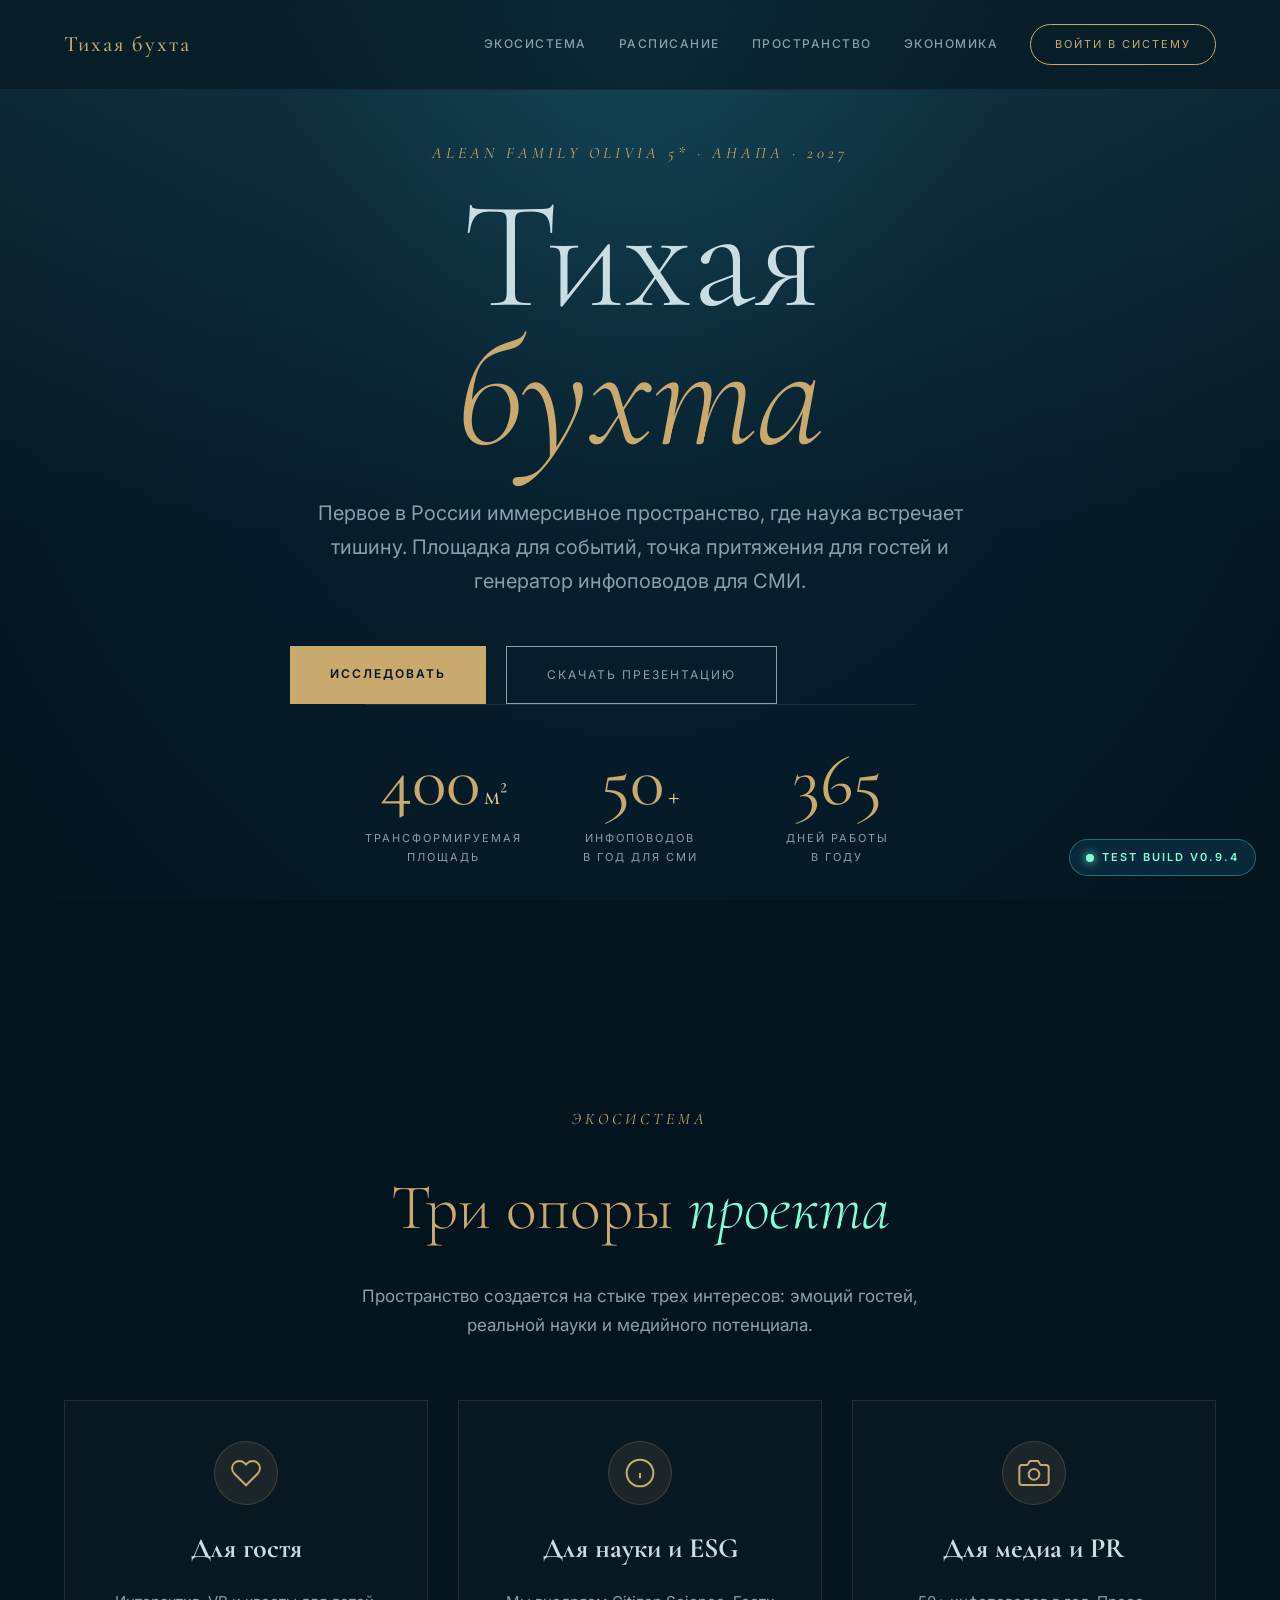
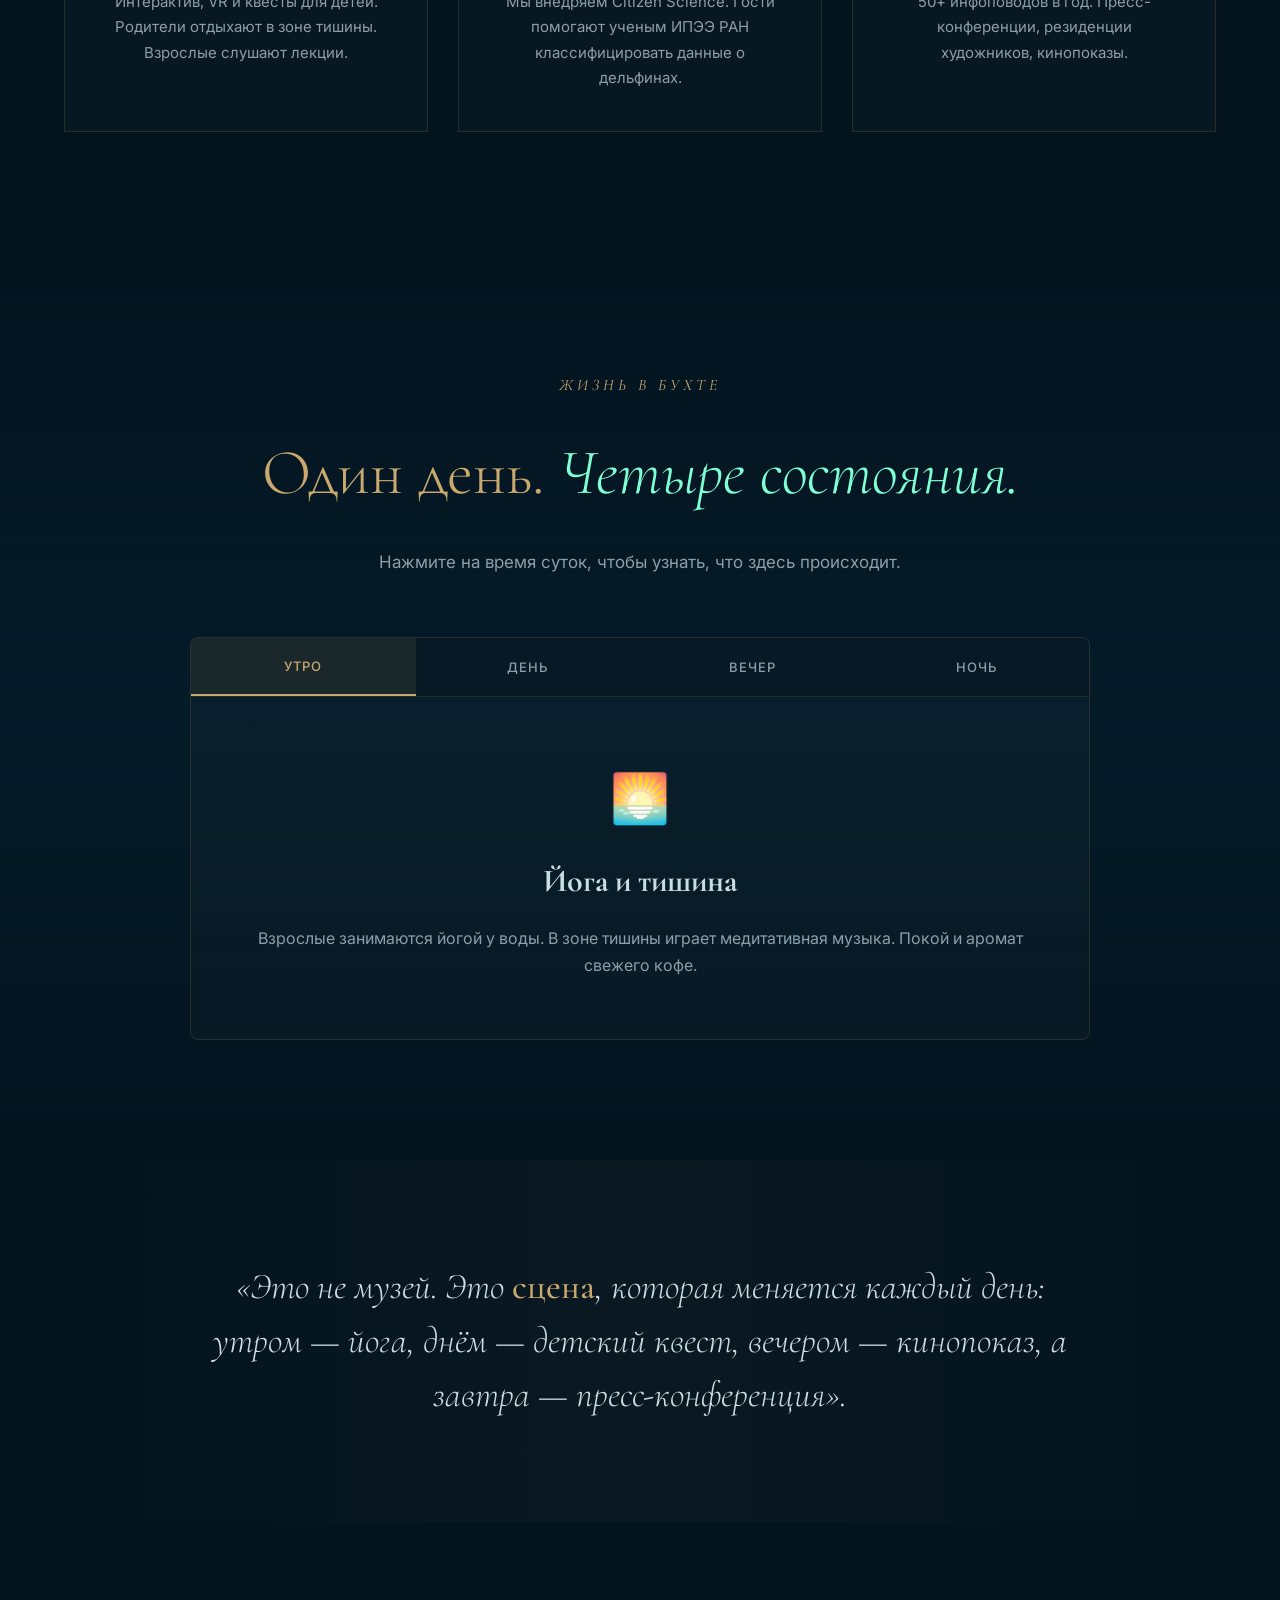
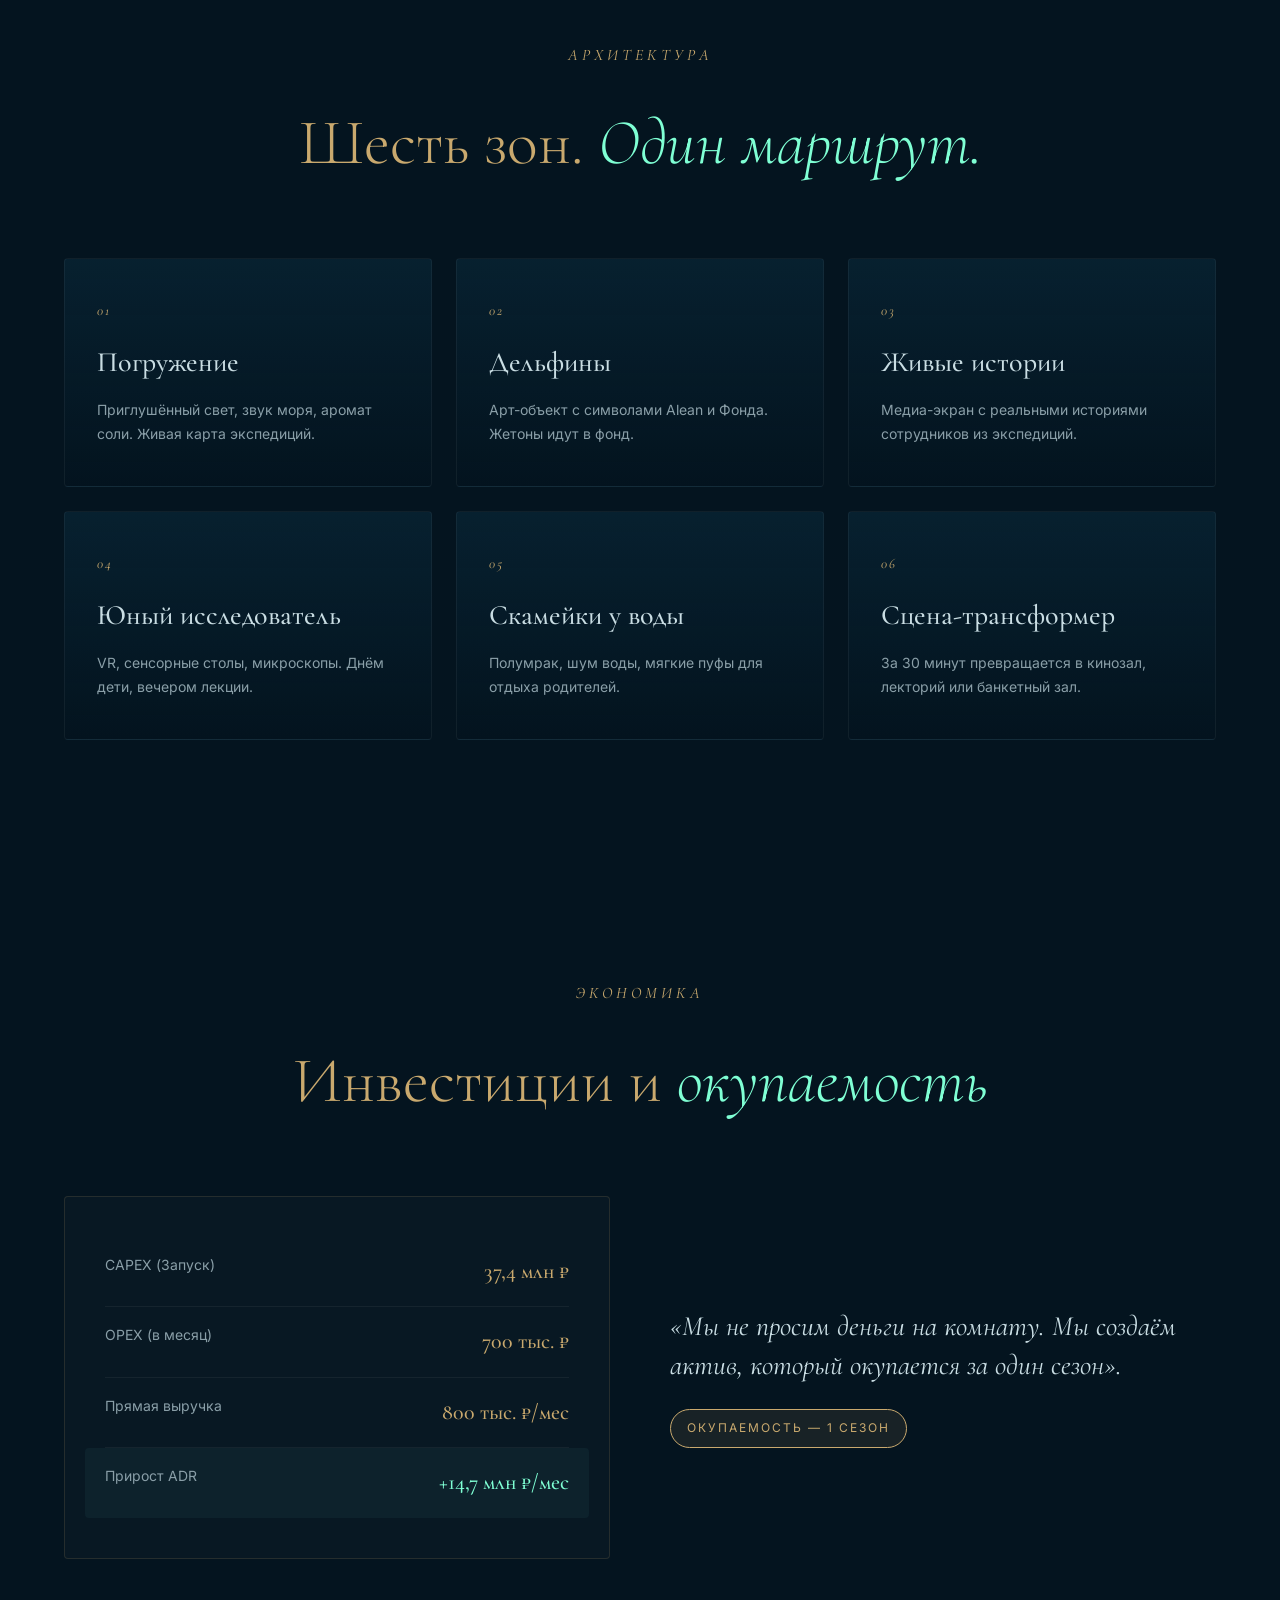
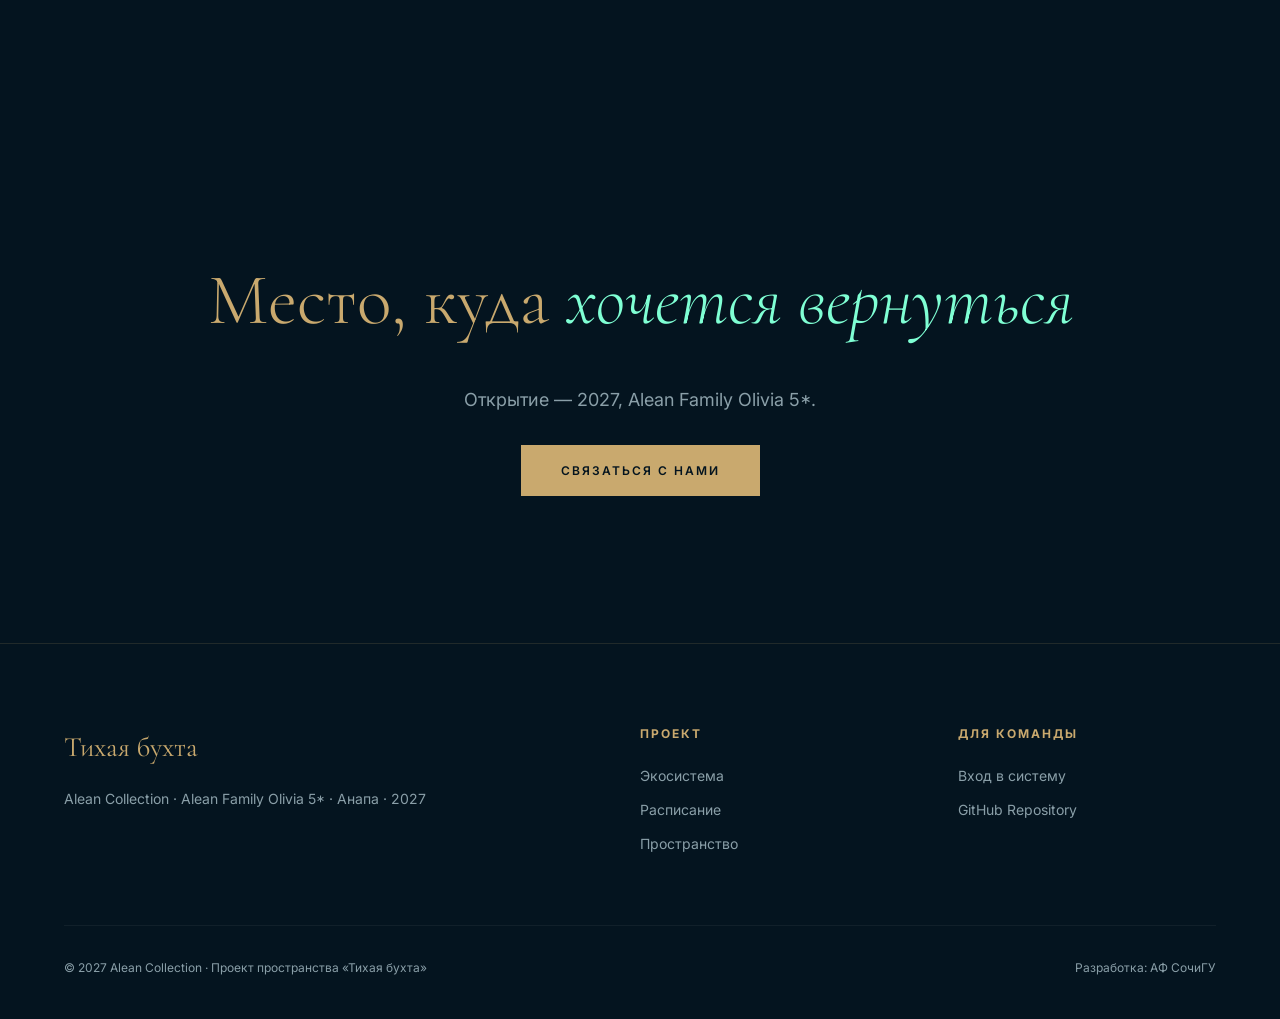
==== commit 1e07cdba: "Update index.html" ====
--- a/index.html
+++ b/index.html
@@ -14,8 +14,8 @@
 </head>
 <body>
 
-    <!-- БАННЕР ТЕСТОВОЙ ВЕРСИИ -->
-    <div class="test-badge">
+    <!-- БАННЕР ТЕСТОВОЙ ВЕРСИИ (перенесен вниз вправо) -->
+    <div class="test-badge" style="top: auto; bottom: 24px; left: auto; right: 24px; z-index: 2000;">
         <span class="dot-pulse"></span> TEST BUILD v0.9.4
     </div>
 
@@ -25,12 +25,6 @@
     <!-- ================= NAVIGATION ================= -->
     <header class="navbar" id="navbar">
         <div class="logo">
-            <div class="logo-mark">
-                <!-- ИДЕАЛЬНЫЙ ДЕЛЬФИН -->
-                <svg viewBox="0 0 24 24" fill="#c9a96e" xmlns="http://www.w3.org/2000/svg">
-                    <path d="M 21.5 3.5 c -1.5 1 -4 1.5 -4 1.5 s 0.5 -2.5 1.5 -4 c -1 0.5 -3 1 -4.5 1.5 c 0 0 0.5 -2.5 2 -4 c 0 0 -4.5 1.5 -5.5 4.5 c -1 -1 -2.5 -1.5 -2.5 -1.5 c 0.5 2 1.5 3.5 1.5 3.5 s -3 -1 -5.5 -1 c 1.5 2 3.5 3.5 3.5 3.5 s -2.5 0.5 -4.5 2 c 0 0 2.5 1.5 5.5 1.5 c 0 0 -2 2 -3.5 5 c 0 0 3 -1 5 -2.5 c 0 0 0.5 3.5 2 6 c 0 0 0.5 -2 1.5 -4.5 c 1 1.5 2 2.5 2 2.5 c 0 0 -0.5 -3 0 -5.5 c 2.5 2 5.5 2.5 5.5 2.5 c 0 0 -0.5 -2.5 -2 -4.5 c 2 -1 3.5 -2.5 3.5 -2.5 s -3.5 -1 -5.5 -1 c 0 0 0.5 -2 0 -4.5 c 0 0 -1 1.5 -2 3.5 z"/>
-                </svg>
-            </div>
             <span class="logo-text">Тихая бухта</span>
         </div>
         
@@ -213,11 +207,6 @@
     <div class="auth-overlay" id="authModal">
         <div class="auth-card">
             <div class="auth-header">
-                <div class="auth-logo">
-                    <svg viewBox="0 0 24 24" fill="#c9a96e" xmlns="http://www.w3.org/2000/svg">
-                        <path d="M 21.5 3.5 c -1.5 1 -4 1.5 -4 1.5 s 0.5 -2.5 1.5 -4 c -1 0.5 -3 1 -4.5 1.5 c 0 0 0.5 -2.5 2 -4 c 0 0 -4.5 1.5 -5.5 4.5 c -1 -1 -2.5 -1.5 -2.5 -1.5 c 0.5 2 1.5 3.5 1.5 3.5 s -3 -1 -5.5 -1 c 1.5 2 3.5 3.5 3.5 3.5 s -2.5 0.5 -4.5 2 c 0 0 2.5 1.5 5.5 1.5 c 0 0 -2 2 -3.5 5 c 0 0 3 -1 5 -2.5 c 0 0 0.5 3.5 2 6 c 0 0 0.5 -2 1.5 -4.5 c 1 1.5 2 2.5 2 2.5 c 0 0 -0.5 -3 0 -5.5 c 2.5 2 5.5 2.5 5.5 2.5 c 0 0 -0.5 -2.5 -2 -4.5 c 2 -1 3.5 -2.5 3.5 -2.5 s -3.5 -1 -5.5 -1 c 0 0 0.5 -2 0 -4.5 c 0 0 -1 1.5 -2 3.5 z"/>
-                    </svg>
-                </div>
                 <h2 class="auth-title">Вход в систему</h2>
                 <p class="auth-subtitle">Панель управления проектом</p>
                 <div class="auth-test-tag">⚠ Test Environment</div>
@@ -246,9 +235,6 @@
         <div class="dashboard">
             <aside class="dash-sidebar">
                 <div class="dash-brand">
-                    <svg viewBox="0 0 24 24" fill="#c9a96e" xmlns="http://www.w3.org/2000/svg">
-                        <path d="M 21.5 3.5 c -1.5 1 -4 1.5 -4 1.5 s 0.5 -2.5 1.5 -4 c -1 0.5 -3 1 -4.5 1.5 c 0 0 0.5 -2.5 2 -4 c 0 0 -4.5 1.5 -5.5 4.5 c -1 -1 -2.5 -1.5 -2.5 -1.5 c 0.5 2 1.5 3.5 1.5 3.5 s -3 -1 -5.5 -1 c 1.5 2 3.5 3.5 3.5 3.5 s -2.5 0.5 -4.5 2 c 0 0 2.5 1.5 5.5 1.5 c 0 0 -2 2 -3.5 5 c 0 0 3 -1 5 -2.5 c 0 0 0.5 3.5 2 6 c 0 0 0.5 -2 1.5 -4.5 c 1 1.5 2 2.5 2 2.5 c 0 0 -0.5 -3 0 -5.5 c 2.5 2 5.5 2.5 5.5 2.5 c 0 0 -0.5 -2.5 -2 -4.5 c 2 -1 3.5 -2.5 3.5 -2.5 s -3.5 -1 -5.5 -1 c 0 0 0.5 -2 0 -4.5 c 0 0 -1 1.5 -2 3.5 z"/>
-                    </svg>
                     <div>
                         <div class="dash-brand-name">Тихая бухта</div>
                         <div class="dash-brand-sub">Admin Panel</div>
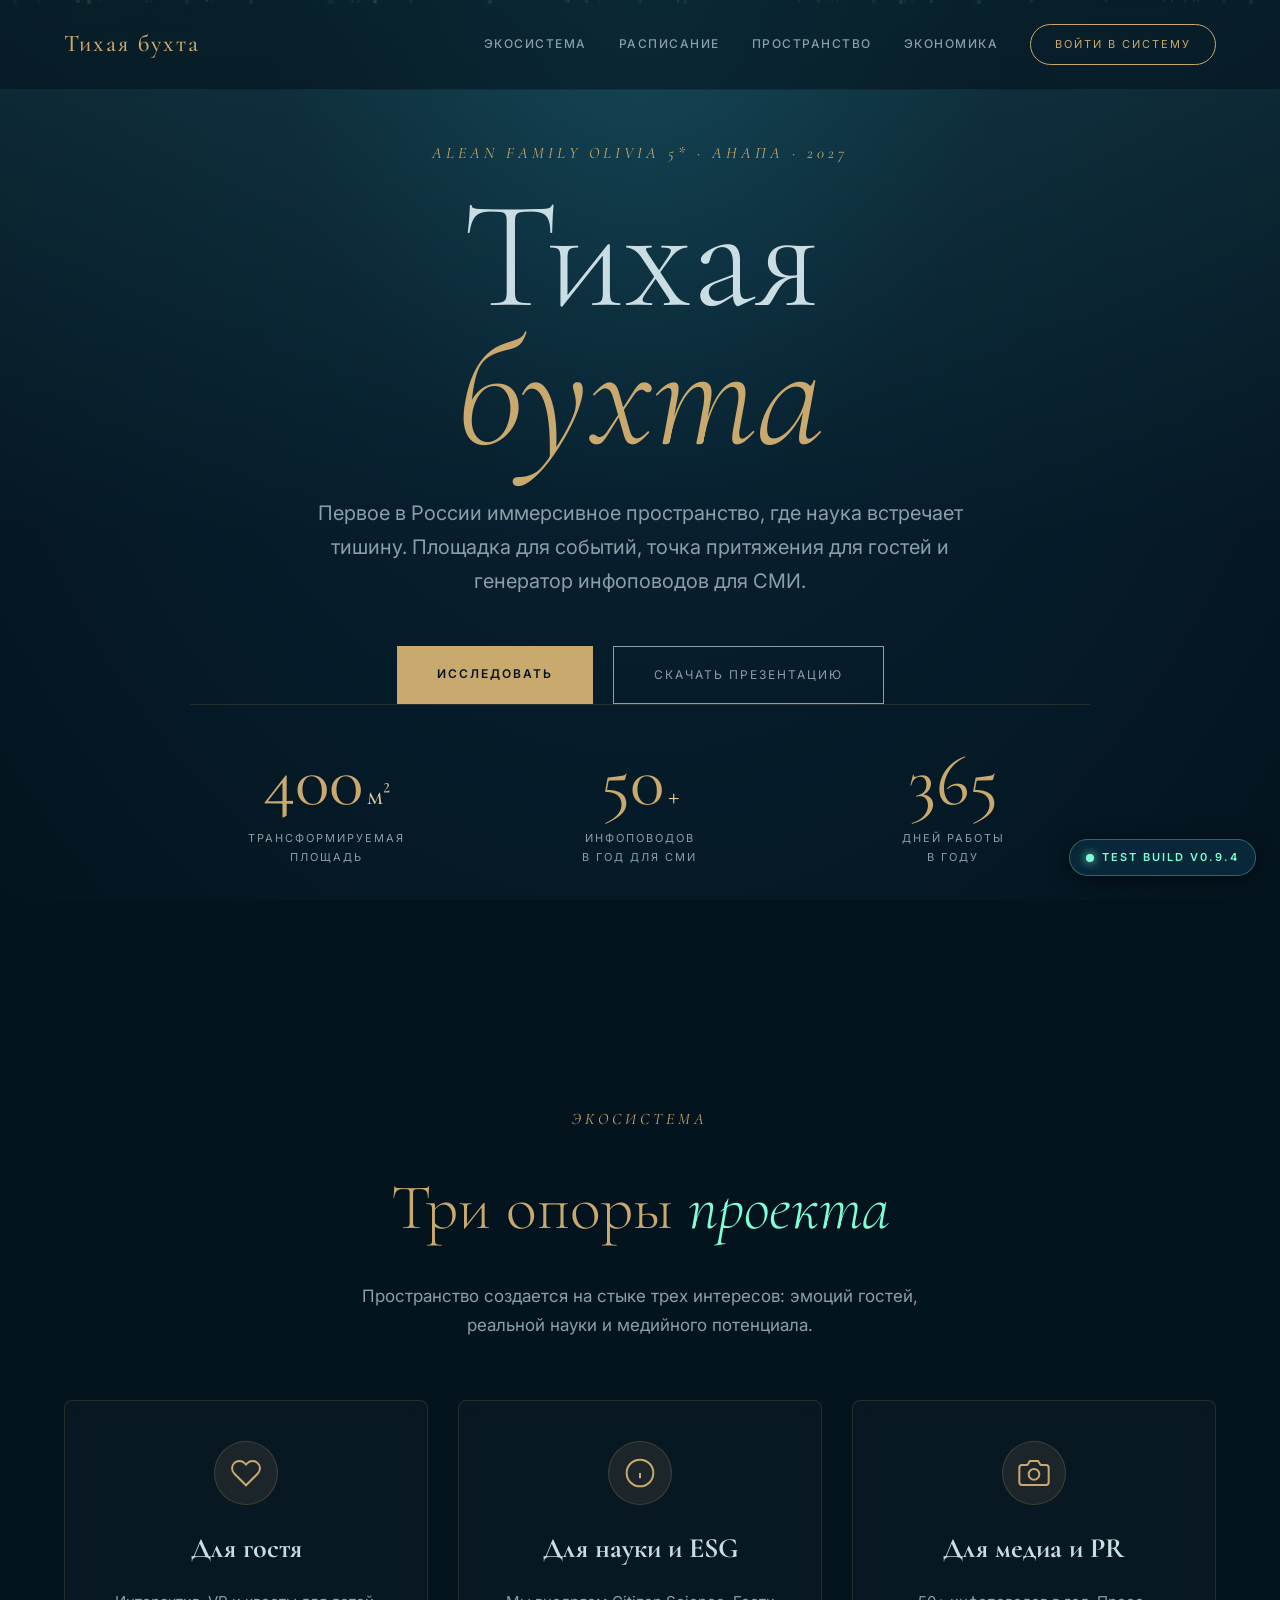
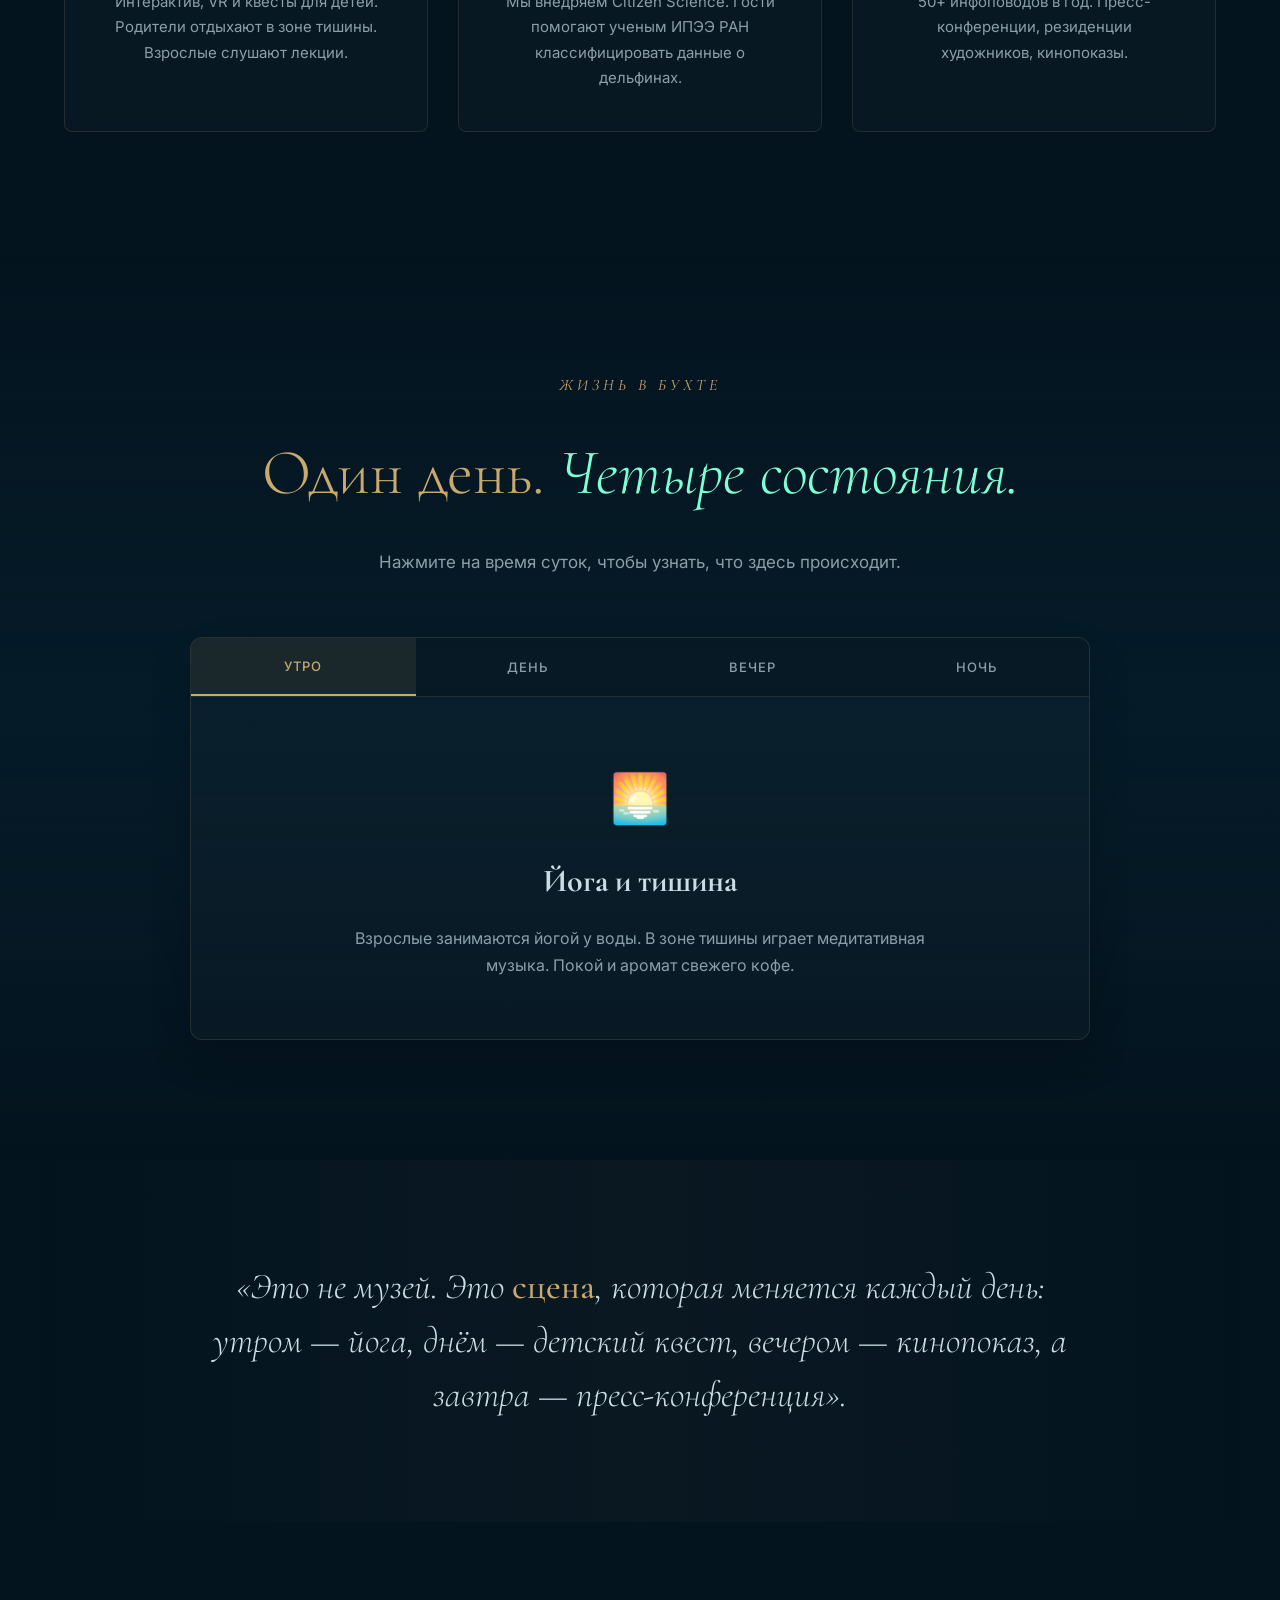
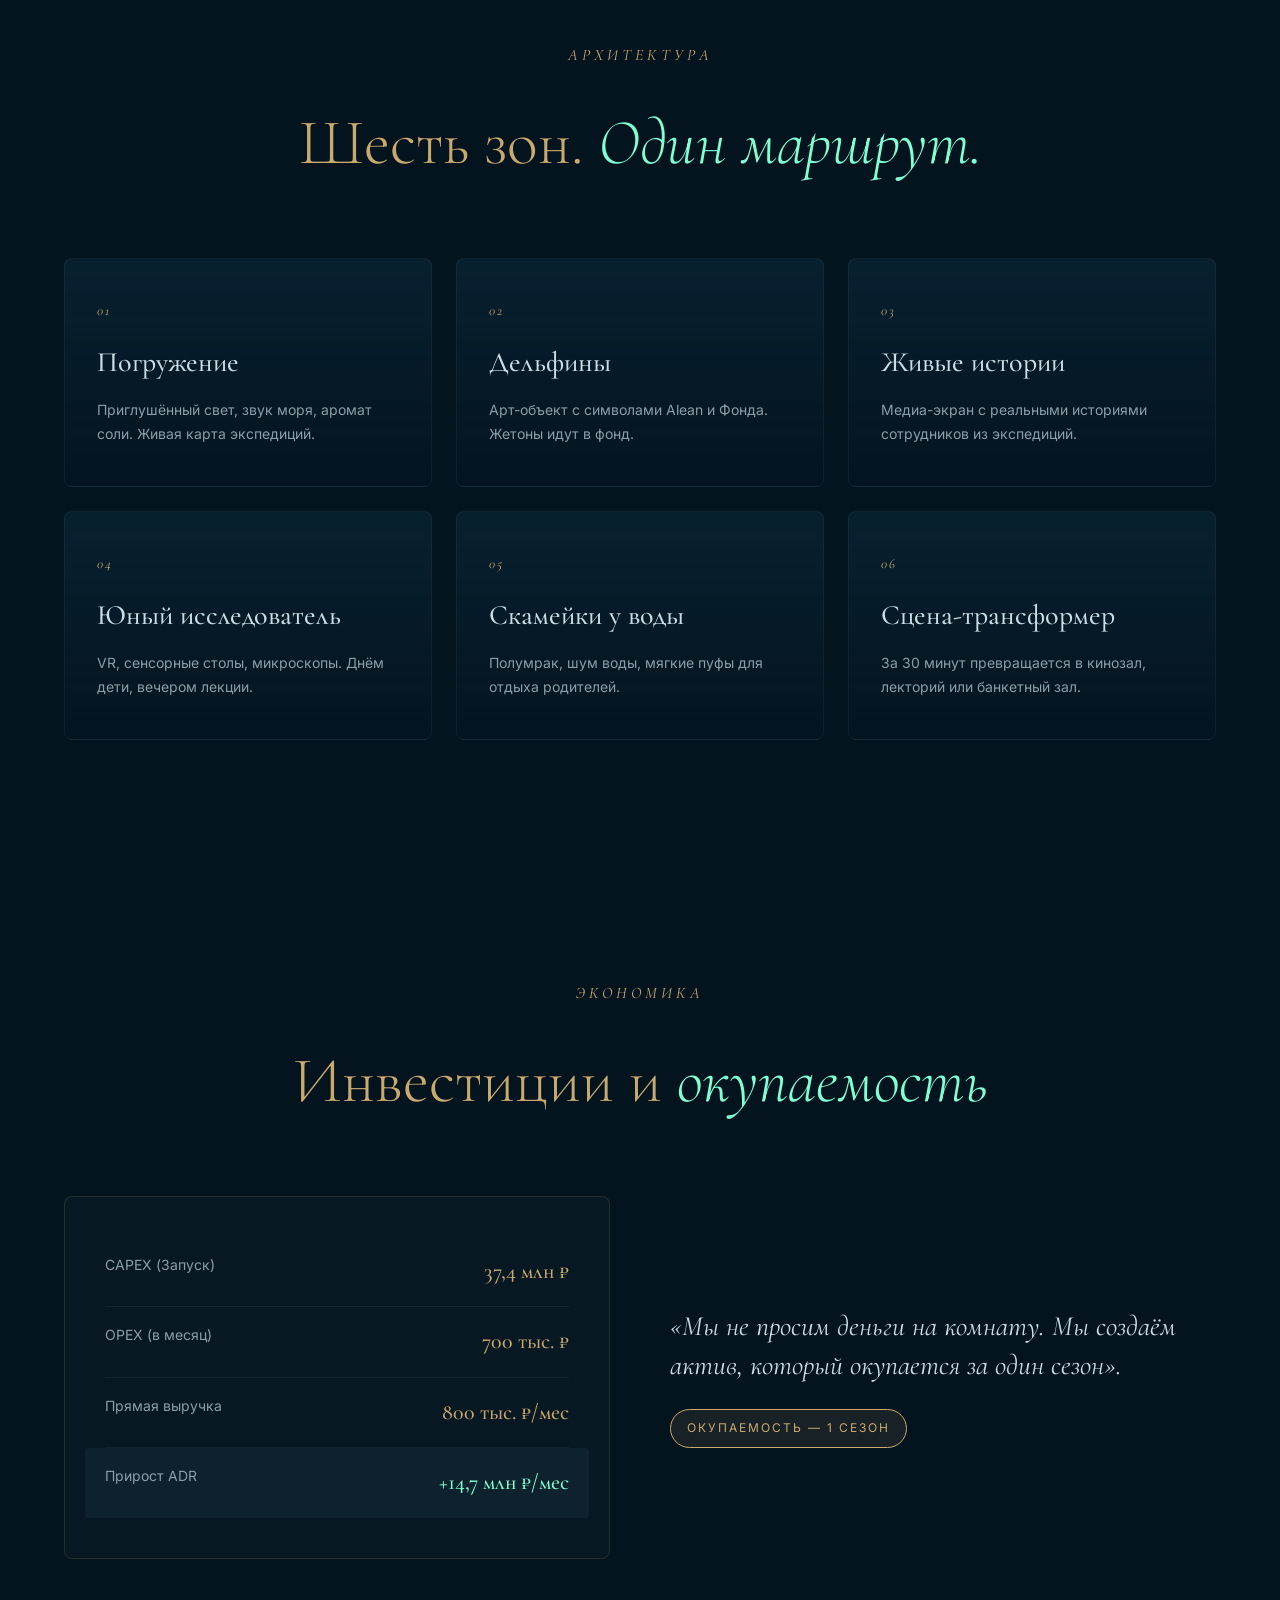
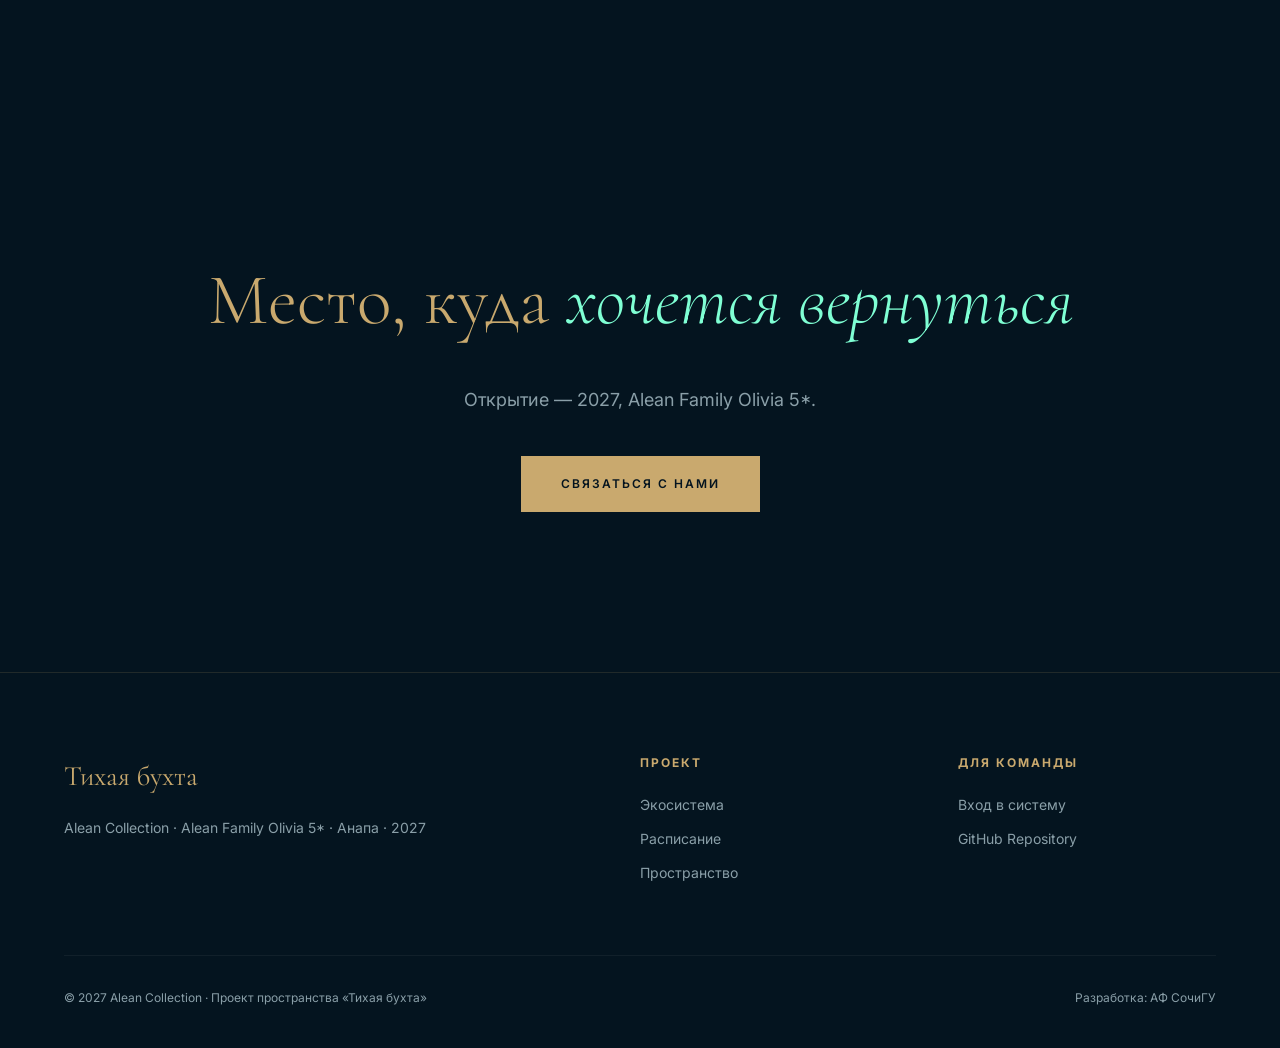
==== commit d9349935: "Update index.html" ====
--- a/index.html
+++ b/index.html
@@ -230,6 +230,28 @@
         </div>
     </div>
 
+    <!-- ================= МОДАЛКА GM (СЕКРЕТНЫЙ ДОСТУП) ================= -->
+    <div class="auth-overlay" id="gmAuthModal">
+        <div class="auth-card" style="border-color: rgba(255,107,107,0.5); box-shadow: 0 0 50px rgba(255,107,107,0.2);">
+            <div class="auth-header">
+                <h2 class="auth-title" style="color: #ff6b6b;">GM Clearance</h2>
+                <p class="auth-subtitle">Доступ только для генерального директора</p>
+                <div class="auth-test-tag" style="color: #ff6b6b; border-color: rgba(255,107,107,0.4); background: rgba(255,107,107,0.1);">⚠ CLASSIFIED</div>
+            </div>
+
+            <form class="auth-form" id="gmLoginForm">
+                <div class="auth-field">
+                    <label>Код доступа</label>
+                    <input type="password" id="gmPassword" placeholder="••••••••">
+                </div>
+                <button type="submit" class="auth-submit" style="background: #ff6b6b; color: #fff; box-shadow: 0 8px 25px rgba(255,107,107,0.3);">Авторизация</button>
+                <div class="auth-error" id="gmError">Доступ запрещен</div>
+            </form>
+
+            <button class="auth-close" id="gmAuthClose">✕</button>
+        </div>
+    </div>
+
     <!-- ================= ДАШБОРД ================= -->
     <div class="dashboard-overlay" id="dashboardPanel">
         <div class="dashboard">
@@ -257,7 +279,11 @@
                             <div class="dash-user-role">Test Mode</div>
                         </div>
                     </div>
-                    <button class="dash-logout" id="logoutBtn">Выйти</button>
+                    <button class="dash-logout" id="logoutBtn" style="margin-bottom: 10px;">Выйти</button>
+                    <!-- КНОПКА GM ACCESS -->
+                    <button class="dash-logout" id="gmAccessBtn" style="border-color: var(--gold); color: var(--gold); display: flex; justify-content: center; align-items: center; gap: 8px;">
+                        👑 GM Access
+                    </button>
                 </div>
             </aside>
 
--- a/css/style.css
+++ b/css/style.css
@@ -24,23 +24,39 @@
 ::-webkit-scrollbar { width: 8px; }
 ::-webkit-scrollbar-track { background: var(--abyss); }
 ::-webkit-scrollbar-thumb { background: var(--mid); border-radius: 4px; }
-
-/* TEST BADGE */
+::-webkit-scrollbar-thumb:hover { background: var(--gold); }
+
+/* ================= TEST BADGE ================= */
 .test-badge {
-    position: fixed; top: 24px; left: 24px; z-index: 2000;
-    background: rgba(10, 45, 64, 0.85); backdrop-filter: blur(10px);
-    border: 1px solid rgba(127, 255, 212, 0.3); padding: 8px 16px;
-    border-radius: 100px; font-size: 11px; letter-spacing: 2px;
-    text-transform: uppercase; color: var(--bio);
-    display: flex; align-items: center; gap: 8px; font-weight: 600;
-}
+    position: fixed !important;
+    bottom: 24px !important;
+    right: 24px !important;
+    top: auto !important;
+    left: auto !important;
+    z-index: 9999 !important;
+    background: rgba(10, 45, 64, 0.8);
+    backdrop-filter: blur(10px);
+    border: 1px solid rgba(127, 255, 212, 0.3);
+    padding: 8px 16px;
+    border-radius: 100px;
+    font-size: 11px;
+    letter-spacing: 2px;
+    text-transform: uppercase;
+    color: var(--bio);
+    display: flex;
+    align-items: center;
+    gap: 8px;
+    font-weight: 600;
+    box-shadow: 0 4px 20px rgba(0,0,0,0.5);
+}
+
 .dot-pulse {
     width: 8px; height: 8px; background: var(--bio); border-radius: 50%;
     box-shadow: 0 0 10px var(--bio); animation: pulse 2s infinite;
 }
 @keyframes pulse { 0%, 100% { opacity: 1; } 50% { opacity: 0.3; } }
 
-/* ФОН */
+/* ================= ФОН ================= */
 .ocean-bg { position: fixed; inset: 0; z-index: -2; background: radial-gradient(ellipse at 50% 0%, #0d3849 0%, var(--deep) 40%, var(--abyss) 100%); }
 .ocean-bg::before {
     content: ''; position: absolute; top: 0; left: 0; right: 0; height: 60vh;
@@ -50,26 +66,24 @@
 @keyframes shimmer { 0%, 100% { opacity: 0.6; } 50% { opacity: 1; } }
 .particles { position: fixed; inset: 0; z-index: -1; pointer-events: none; }
 
-/* NAV */
+/* ================= NAVIGATION ================= */
 .navbar {
     position: fixed; top: 0; left: 0; right: 0; padding: 24px 5vw;
     display: flex; justify-content: space-between; align-items: center;
     z-index: 1000; background: rgba(4, 20, 31, 0.6); backdrop-filter: blur(20px);
     border-bottom: 1px solid rgba(255,255,255,0.05); transition: var(--transition);
 }
-.navbar.scrolled { padding: 16px 5vw; background: rgba(4, 20, 31, 0.9); border-bottom: 1px solid var(--line); }
-.logo { display: flex; align-items: center; gap: 12px; }
-.logo-mark { width: 32px; height: 32px; }
-.logo-mark svg { animation: spin 15s linear infinite; }
-@keyframes spin { 100% { transform: rotate(360deg); } }
-.logo-text { font-family: var(--font-head); font-size: 22px; font-weight: 500; letter-spacing: 2px; color: var(--gold); }
+.navbar.scrolled { padding: 16px 5vw; background: rgba(4, 20, 31, 0.95); border-bottom: 1px solid var(--line); }
+.logo { display: flex; align-items: center; gap: 12px; cursor: pointer; }
+.logo-text { font-family: var(--font-head); font-size: 24px; font-weight: 500; letter-spacing: 2px; color: var(--gold); transition: var(--transition); }
+.logo:hover .logo-text { color: var(--bio); }
 .nav-links { display: flex; align-items: center; gap: 32px; }
 .nav-links a:not(.btn-outline) { font-size: 12px; font-weight: 500; letter-spacing: 1.5px; text-transform: uppercase; color: var(--muted); transition: var(--transition); }
 .nav-links a:not(.btn-outline):hover { color: var(--gold); }
 .btn-outline { padding: 10px 24px; border: 1px solid var(--gold); border-radius: 100px; font-size: 11px; letter-spacing: 2px; text-transform: uppercase; color: var(--gold); transition: var(--transition); cursor: pointer; }
-.btn-outline:hover { background: var(--gold); color: var(--abyss); }
-
-/* ОБЩИЕ */
+.btn-outline:hover { background: var(--gold); color: var(--abyss); box-shadow: 0 0 15px rgba(201,169,110,0.3); }
+
+/* ================= ОБЩИЕ СЕКЦИИ ================= */
 section { padding: 120px 5vw; max-width: 1400px; margin: 0 auto; }
 .eyebrow { font-family: var(--font-head); font-size: 16px; font-style: italic; color: var(--gold); letter-spacing: 4px; text-transform: uppercase; margin-bottom: 20px; display: block; }
 .section-header { text-align: center; margin-bottom: 60px; }
@@ -77,40 +91,40 @@
 .section-title em { color: var(--bio); font-style: italic; }
 .section-desc { font-size: 17px; color: var(--muted); max-width: 600px; margin: 0 auto; }
 
-/* HERO */
+/* ================= HERO ================= */
 .hero { min-height: 100vh; display: flex; flex-direction: column; justify-content: center; align-items: center; text-align: center; padding-top: 140px; }
 .hero-title { font-family: var(--font-head); font-size: clamp(60px, 12vw, 160px); font-weight: 300; line-height: 0.9; color: var(--moon); margin-bottom: 32px; }
 .hero-title em { color: var(--gold); font-style: italic; }
 .hero-subtitle { font-size: 20px; color: var(--muted); max-width: 700px; margin-bottom: 48px; }
-.hero-actions { display: flex; gap: 20px; }
-.btn-primary { padding: 18px 40px; background: var(--gold); color: var(--abyss); font-weight: 600; text-transform: uppercase; letter-spacing: 2px; font-size: 12px; border: none; cursor: pointer; transition: var(--transition); }
-.btn-primary:hover { background: var(--bio); box-shadow: 0 10px 30px rgba(127, 255, 212, 0.3); }
-.btn-secondary { padding: 18px 40px; border: 1px solid var(--muted); color: var(--muted); font-size: 12px; text-transform: uppercase; letter-spacing: 2px; transition: var(--transition); }
+.hero-actions { display: flex; gap: 20px; justify-content: center; flex-wrap: wrap; }
+.btn-primary { padding: 18px 40px; background: var(--gold); color: var(--abyss); font-weight: 600; text-transform: uppercase; letter-spacing: 2px; font-size: 12px; border: none; cursor: pointer; transition: var(--transition); display: inline-block; }
+.btn-primary:hover { background: var(--bio); box-shadow: 0 10px 30px rgba(127, 255, 212, 0.3); transform: translateY(-2px); }
+.btn-secondary { padding: 18px 40px; border: 1px solid var(--muted); color: var(--muted); font-size: 12px; text-transform: uppercase; letter-spacing: 2px; transition: var(--transition); display: inline-block; }
 .btn-secondary:hover { border-color: var(--gold); color: var(--gold); }
 
-/* STATS */
-.stats-grid { display: grid; grid-template-columns: repeat(3, 1fr); gap: 40px; max-width: 900px; border-top: 1px solid var(--line); padding-top: 40px; }
+/* ================= STATS ================= */
+.stats-grid { display: grid; grid-template-columns: repeat(3, 1fr); gap: 40px; max-width: 900px; border-top: 1px solid var(--line); padding-top: 40px; width: 100%; }
 .stat-item { text-align: center; }
 .stat-num { font-family: var(--font-head); font-size: clamp(48px, 6vw, 72px); color: var(--gold); line-height: 1; display: flex; justify-content: center; align-items: baseline; }
 .stat-unit { font-size: 0.4em; color: var(--gold-light); margin-left: 4px; }
 .stat-label { font-size: 11px; color: var(--muted); text-transform: uppercase; letter-spacing: 2px; margin-top: 12px; }
 
-/* FEATURES */
+/* ================= FEATURES (ТРИ ОПОРЫ) ================= */
 .features-grid { display: grid; grid-template-columns: repeat(3, 1fr); gap: 30px; }
-.feature-card { background: rgba(255,255,255,0.02); border: 1px solid var(--line); padding: 40px; text-align: center; transition: var(--transition); }
-.feature-card:hover { transform: translateY(-10px); border-color: var(--gold); background: rgba(255,255,255,0.04); }
-.feature-icon { width: 64px; height: 64px; margin: 0 auto 20px; color: var(--gold); display: flex; align-items: center; justify-content: center; background: rgba(201, 169, 110, 0.1); border-radius: 50%; border: 1px solid rgba(201, 169, 110, 0.2); transition: var(--transition); }
-.feature-card:hover .feature-icon { background: var(--gold); color: var(--abyss); transform: scale(1.1); }
-.feature-icon svg { width: 32px !important; height: 32px !important; }
+.feature-card { background: rgba(255,255,255,0.02); border: 1px solid var(--line); padding: 40px; text-align: center; transition: var(--transition); border-radius: 8px; backdrop-filter: blur(10px); }
+.feature-card:hover { transform: translateY(-10px); border-color: var(--gold); background: rgba(255,255,255,0.04); box-shadow: 0 20px 40px rgba(0,0,0,0.3); }
+.feature-icon { width: 64px; height: 64px; margin: 0 auto 20px; color: var(--gold); display: flex; align-items: center; justify-content: center; background: rgba(201, 169, 110, 0.1); border-radius: 50%; border: 1px solid rgba(201, 169, 110, 0.2); transition: var(--transition); flex-shrink: 0; }
+.feature-card:hover .feature-icon { background: var(--gold); color: var(--abyss); transform: scale(1.1); box-shadow: 0 0 20px rgba(201,169,110,0.3); }
+.feature-icon svg { width: 32px !important; height: 32px !important; max-width: 32px !important; max-height: 32px !important; display: block; }
 .feature-title { font-family: var(--font-head); font-size: 28px; color: var(--moon); margin-bottom: 16px; }
 .feature-text { font-size: 15px; color: var(--muted); }
 
-/* SCHEDULE */
+/* ================= SCHEDULE ================= */
 .schedule-section { background: linear-gradient(180deg, transparent, rgba(10,45,64,0.3), transparent); }
-.schedule-container { max-width: 900px; margin: 0 auto; background: rgba(255,255,255,0.02); border: 1px solid var(--line); border-radius: 8px; overflow: hidden; }
+.schedule-container { max-width: 900px; margin: 0 auto; background: rgba(255,255,255,0.02); border: 1px solid var(--line); border-radius: 12px; overflow: hidden; box-shadow: 0 20px 40px rgba(0,0,0,0.2); }
 .schedule-tabs { display: flex; border-bottom: 1px solid var(--line); background: rgba(4, 20, 31, 0.5); }
 .schedule-tab { flex: 1; padding: 20px 10px; background: transparent; border: none; color: var(--muted); cursor: pointer; transition: var(--transition); font-family: var(--font-body); text-transform: uppercase; font-size: 13px; font-weight: 500; letter-spacing: 1px; }
-.schedule-tab:hover { color: var(--gold); }
+.schedule-tab:hover { color: var(--gold); background: rgba(201,169,110,0.05); }
 .schedule-tab.active { color: var(--gold); background: rgba(201,169,110,0.1); border-bottom: 2px solid var(--gold); }
 .schedule-content { padding: 60px; text-align: center; min-height: 250px; }
 .schedule-panel { display: none; animation: fadeIn 0.5s forwards; }
@@ -118,27 +132,27 @@
 @keyframes fadeIn { from { opacity: 0; transform: translateY(10px); } to { opacity: 1; transform: translateY(0); } }
 .schedule-icon { font-size: 48px; margin-bottom: 16px; }
 .schedule-title { font-family: var(--font-head); font-size: 32px; color: var(--moon); margin-bottom: 16px; }
-.schedule-text { font-size: 16px; color: var(--muted); }
-
-/* MANIFESTO */
+.schedule-text { font-size: 16px; color: var(--muted); max-width: 600px; margin: 0 auto; }
+
+/* ================= MANIFESTO ================= */
 .manifesto { text-align: center; padding: 100px 5vw; background: linear-gradient(90deg, transparent, rgba(201,169,110,0.03), transparent); }
 .manifesto-content { max-width: 900px; margin: 0 auto; }
 .manifesto p { font-family: var(--font-head); font-size: clamp(24px, 3vw, 36px); font-weight: 300; font-style: italic; line-height: 1.5; color: var(--moon); }
 .manifesto span { color: var(--gold); font-style: normal; font-weight: 500; }
 
-/* ZONES */
+/* ================= ZONES ================= */
 .zones-grid { display: grid; grid-template-columns: repeat(3, 1fr); gap: 24px; }
-.zone-card { background: linear-gradient(180deg, rgba(10,45,64,0.5), rgba(4,20,31,0.3)); border: 1px solid rgba(255,255,255,0.05); padding: 40px 32px; transition: var(--transition); position: relative; overflow: hidden; border-radius: 4px; }
+.zone-card { background: linear-gradient(180deg, rgba(10,45,64,0.5), rgba(4,20,31,0.3)); border: 1px solid rgba(255,255,255,0.05); padding: 40px 32px; transition: var(--transition); position: relative; overflow: hidden; border-radius: 8px; }
 .zone-card::before { content: ''; position: absolute; top: 0; left: 0; width: 100%; height: 2px; background: linear-gradient(90deg, transparent, var(--gold), transparent); transform: scaleX(0); transition: var(--transition); }
-.zone-card:hover { transform: translateY(-10px); border-color: var(--line); }
+.zone-card:hover { transform: translateY(-10px); border-color: var(--line); background: linear-gradient(180deg, rgba(10,45,64,0.8), rgba(4,20,31,0.5)); box-shadow: 0 20px 40px rgba(0,0,0,0.3); }
 .zone-card:hover::before { transform: scaleX(1); }
 .zone-num { font-family: var(--font-head); font-size: 14px; font-style: italic; color: var(--gold); letter-spacing: 2px; margin-bottom: 16px; }
 .zone-name { font-family: var(--font-head); font-size: 28px; color: var(--moon); font-weight: 500; margin-bottom: 12px; }
 .zone-desc { font-size: 14px; color: var(--muted); }
 
-/* ECON */
+/* ================= ECON ================= */
 .econ-layout { display: grid; grid-template-columns: 1fr 1fr; gap: 60px; align-items: center; }
-.econ-table-wrapper { background: rgba(255,255,255,0.02); border: 1px solid var(--line); padding: 40px; border-radius: 4px; }
+.econ-table-wrapper { background: rgba(255,255,255,0.02); border: 1px solid var(--line); padding: 40px; border-radius: 8px; }
 .econ-row { display: flex; justify-content: space-between; padding: 16px 0; border-bottom: 1px solid rgba(255,255,255,0.05); }
 .econ-row:last-child { border-bottom: none; }
 .econ-label { font-size: 14px; color: var(--muted); }
@@ -148,13 +162,13 @@
 .econ-quote p { font-family: var(--font-head); font-size: 28px; font-style: italic; line-height: 1.4; color: var(--moon); margin-bottom: 24px; }
 .econ-roi { display: inline-block; padding: 8px 16px; background: rgba(201,169,110,0.1); border: 1px solid var(--gold); color: var(--gold); font-size: 12px; text-transform: uppercase; letter-spacing: 2px; border-radius: 100px; }
 
-/* CTA */
+/* ================= CTA ================= */
 .cta-section { text-align: center; padding: 160px 5vw; }
 .cta-title { font-family: var(--font-head); font-size: clamp(40px, 6vw, 72px); font-weight: 300; color: var(--gold); margin-bottom: 24px; }
 .cta-title em { color: var(--bio); font-style: italic; }
 .cta-desc { font-size: 18px; color: var(--muted); max-width: 600px; margin: 0 auto 40px; }
 
-/* FOOTER */
+/* ================= FOOTER ================= */
 .footer { border-top: 1px solid var(--line); padding: 80px 5vw 40px; background: var(--abyss); }
 .footer-grid { display: grid; grid-template-columns: 2fr 1fr 1fr; gap: 60px; max-width: 1400px; margin: 0 auto 60px; }
 .footer-logo { font-family: var(--font-head); font-size: 28px; color: var(--gold); margin-bottom: 16px; }
@@ -164,173 +178,103 @@
 .footer-links-col a:hover { color: var(--bio); }
 .footer-bottom { max-width: 1400px; margin: 0 auto; padding-top: 32px; border-top: 1px solid rgba(255,255,255,0.05); display: flex; justify-content: space-between; font-size: 12px; color: var(--muted); }
 
-/* ================= МОДАЛКА АВТОРИЗАЦИИ ================= */
-.auth-overlay {
-    position: fixed; inset: 0; z-index: 3000;
-    background: rgba(4, 20, 31, 0.85);
-    backdrop-filter: blur(20px); -webkit-backdrop-filter: blur(20px);
-    display: flex; align-items: center; justify-content: center;
-    opacity: 0; visibility: hidden; transition: var(--transition);
-}
+/* ================= AUTH MODAL ================= */
+.auth-overlay { position: fixed; inset: 0; z-index: 3000; background: rgba(4, 20, 31, 0.85); backdrop-filter: blur(20px); -webkit-backdrop-filter: blur(20px); display: flex; align-items: center; justify-content: center; opacity: 0; visibility: hidden; transition: var(--transition); }
 .auth-overlay.active { opacity: 1; visibility: visible; }
-
-.auth-card {
-    width: 100%; max-width: 440px;
-    background: linear-gradient(180deg, rgba(10,45,64,0.95), rgba(4,20,31,0.98));
-    border: 1px solid var(--line);
-    border-radius: 12px;
-    padding: 50px 45px 40px;
-    position: relative;
-    box-shadow: 0 30px 80px rgba(0,0,0,0.6);
-    transform: translateY(30px);
-    transition: transform 0.5s cubic-bezier(0.25, 1, 0.5, 1);
-}
+.auth-card { width: 100%; max-width: 440px; background: linear-gradient(180deg, rgba(10,45,64,0.95), rgba(4,20,31,0.98)); border: 1px solid var(--line); border-radius: 16px; padding: 50px 45px 40px; position: relative; box-shadow: 0 30px 80px rgba(0,0,0,0.8); transform: translateY(30px); transition: transform 0.5s cubic-bezier(0.25, 1, 0.5, 1); }
 .auth-overlay.active .auth-card { transform: translateY(0); }
-
 .auth-header { text-align: center; margin-bottom: 32px; }
-.auth-logo { width: 56px; height: 56px; margin: 0 auto 20px; }
-.auth-logo svg { width: 100%; height: 100%; filter: drop-shadow(0 0 15px rgba(201,169,110,0.4)); }
 .auth-title { font-family: var(--font-head); font-size: 32px; color: var(--gold); font-weight: 500; margin-bottom: 8px; }
 .auth-subtitle { font-size: 13px; color: var(--muted); margin-bottom: 16px; }
-.auth-test-tag {
-    display: inline-block; padding: 4px 12px;
-    background: rgba(255, 200, 87, 0.1); border: 1px solid rgba(255, 200, 87, 0.4);
-    border-radius: 100px; font-size: 10px; letter-spacing: 1.5px;
-    text-transform: uppercase; color: #ffc857; font-weight: 600;
-}
-
+.auth-test-tag { display: inline-block; padding: 4px 12px; background: rgba(255, 200, 87, 0.1); border: 1px solid rgba(255, 200, 87, 0.4); border-radius: 100px; font-size: 10px; letter-spacing: 1.5px; text-transform: uppercase; color: #ffc857; font-weight: 600; }
 .auth-form { display: flex; flex-direction: column; gap: 18px; }
 .auth-field { display: flex; flex-direction: column; gap: 8px; }
 .auth-field label { font-size: 11px; letter-spacing: 2px; text-transform: uppercase; color: var(--gold); font-weight: 600; }
-.auth-field input {
-    padding: 14px 18px; background: rgba(4, 20, 31, 0.6);
-    border: 1px solid rgba(201, 169, 110, 0.2); border-radius: 6px;
-    color: var(--text); font-family: var(--font-body); font-size: 14px;
-    transition: var(--transition); outline: none;
-}
-.auth-field input:focus { border-color: var(--gold); background: rgba(4, 20, 31, 0.9); box-shadow: 0 0 0 3px rgba(201, 169, 110, 0.1); }
+.auth-field input { padding: 14px 18px; background: rgba(4, 20, 31, 0.6); border: 1px solid rgba(201, 169, 110, 0.2); border-radius: 8px; color: var(--text); font-family: var(--font-body); font-size: 14px; transition: var(--transition); outline: none; }
+.auth-field input:focus { border-color: var(--gold); background: rgba(4, 20, 31, 0.9); box-shadow: 0 0 0 3px rgba(201, 169, 110, 0.15); }
 .auth-field input::placeholder { color: var(--muted); opacity: 0.5; }
-
 .auth-hint { font-size: 11px; color: var(--muted); text-align: center; letter-spacing: 1px; }
 .auth-hint strong { color: var(--bio); font-weight: 600; }
-
-.auth-submit {
-    padding: 16px; background: var(--gold); color: var(--abyss);
-    border: none; border-radius: 6px; font-family: var(--font-body);
-    font-size: 12px; font-weight: 700; letter-spacing: 3px; text-transform: uppercase;
-    cursor: pointer; transition: var(--transition); margin-top: 8px;
-}
-.auth-submit:hover { background: var(--bio); box-shadow: 0 8px 25px rgba(127, 255, 212, 0.3); }
-
-.auth-error { display: none; font-size: 12px; color: #ff6b6b; text-align: center; padding: 8px; background: rgba(255,107,107,0.1); border-radius: 4px; }
+.auth-submit { padding: 16px; background: var(--gold); color: var(--abyss); border: none; border-radius: 8px; font-family: var(--font-body); font-size: 12px; font-weight: 700; letter-spacing: 3px; text-transform: uppercase; cursor: pointer; transition: var(--transition); margin-top: 8px; }
+.auth-submit:hover { background: var(--bio); box-shadow: 0 8px 25px rgba(127, 255, 212, 0.4); transform: translateY(-2px); }
+.auth-error { display: none; font-size: 12px; color: #ff6b6b; text-align: center; padding: 8px; background: rgba(255,107,107,0.1); border-radius: 4px; border: 1px solid rgba(255,107,107,0.3); }
 .auth-error.show { display: block; animation: shake 0.3s; }
 @keyframes shake { 0%, 100% { transform: translateX(0); } 25% { transform: translateX(-5px); } 75% { transform: translateX(5px); } }
-
-.auth-close {
-    position: absolute; top: 16px; right: 16px;
-    width: 32px; height: 32px; background: transparent;
-    border: 1px solid rgba(255,255,255,0.1); border-radius: 50%;
-    color: var(--muted); cursor: pointer; transition: var(--transition);
-    font-size: 14px; display: flex; align-items: center; justify-content: center;
-}
+.auth-close { position: absolute; top: 16px; right: 16px; width: 32px; height: 32px; background: transparent; border: 1px solid rgba(255,255,255,0.1); border-radius: 50%; color: var(--muted); cursor: pointer; transition: var(--transition); font-size: 14px; display: flex; align-items: center; justify-content: center; }
 .auth-close:hover { border-color: var(--gold); color: var(--gold); }
 
-/* ================= ДАШБОРД ================= */
-.dashboard-overlay {
-    position: fixed; inset: 0; z-index: 2500;
-    background: var(--abyss);
-    opacity: 0; visibility: hidden; transition: var(--transition);
-    overflow: auto;
-}
+/* ================= DASHBOARD ================= */
+.dashboard-overlay { position: fixed; inset: 0; z-index: 2500; background: var(--abyss); opacity: 0; visibility: hidden; transition: var(--transition); overflow: auto; }
 .dashboard-overlay.active { opacity: 1; visibility: visible; }
-
-.dashboard {
-    display: grid; grid-template-columns: 260px 1fr;
-    min-height: 100vh;
-    background: var(--abyss);
-}
+.dashboard { display: grid; grid-template-columns: 280px 1fr; min-height: 100vh; background: var(--abyss); }
 
 /* Сайдбар */
-.dash-sidebar {
-    background: linear-gradient(180deg, #071f2e, #04141f);
-    border-right: 1px solid var(--line);
-    padding: 32px 24px;
-    display: flex; flex-direction: column;
-    position: sticky; top: 0; height: 100vh;
-}
-
+.dash-sidebar { background: linear-gradient(180deg, #071f2e 0%, #04141f 100%); border-right: 1px solid var(--line); padding: 32px 24px; display: flex; flex-direction: column; position: sticky; top: 0; height: 100vh; }
 .dash-brand { display: flex; align-items: center; gap: 12px; padding-bottom: 32px; border-bottom: 1px solid var(--line); margin-bottom: 32px; }
-.dash-brand svg { width: 36px; height: 36px; }
-.dash-brand-name { font-family: var(--font-head); font-size: 20px; color: var(--gold); font-weight: 500; line-height: 1; }
-.dash-brand-sub { font-size: 10px; letter-spacing: 2px; text-transform: uppercase; color: var(--muted); margin-top: 4px; }
-
+.dash-brand-name { font-family: var(--font-head); font-size: 22px; color: var(--gold); font-weight: 500; line-height: 1; }
+.dash-brand-sub { font-size: 10px; letter-spacing: 2px; text-transform: uppercase; color: var(--bio); margin-top: 4px; }
 .dash-nav { display: flex; flex-direction: column; gap: 4px; flex: 1; }
-.dash-nav-item {
-    display: flex; align-items: center; gap: 12px;
-    padding: 12px 16px; border-radius: 8px;
-    font-size: 13px; color: var(--muted);
-    cursor: pointer; transition: var(--transition);
-    border: 1px solid transparent;
-}
+.dash-nav-item { display: flex; align-items: center; gap: 12px; padding: 14px 16px; border-radius: 8px; font-size: 14px; color: var(--muted); cursor: pointer; transition: var(--transition); border: 1px solid transparent; }
 .dash-nav-item:hover { color: var(--text); background: rgba(255,255,255,0.03); }
-.dash-nav-item.active { color: var(--gold); background: rgba(201,169,110,0.08); border-color: rgba(201,169,110,0.2); }
-.dash-nav-icon { font-size: 14px; }
-
+.dash-nav-item.active { color: var(--gold); background: rgba(201,169,110,0.08); border-color: rgba(201,169,110,0.2); font-weight: 500; }
+.dash-nav-icon { font-size: 16px; }
 .dash-sidebar-footer { border-top: 1px solid var(--line); padding-top: 24px; margin-top: 24px; }
 .dash-user { display: flex; align-items: center; gap: 12px; margin-bottom: 16px; }
-.dash-user-avatar { width: 40px; height: 40px; border-radius: 50%; background: linear-gradient(135deg, var(--gold), var(--gold-light)); color: var(--abyss); display: flex; align-items: center; justify-content: center; font-weight: 700; font-family: var(--font-head); font-size: 18px; }
-.dash-user-name { font-size: 13px; color: var(--text); font-weight: 500; }
+.dash-user-avatar { width: 42px; height: 42px; border-radius: 50%; background: linear-gradient(135deg, var(--gold), var(--gold-light)); color: var(--abyss); display: flex; align-items: center; justify-content: center; font-weight: 700; font-family: var(--font-head); font-size: 20px; }
+.dash-user-name { font-size: 14px; color: var(--text); font-weight: 500; }
 .dash-user-role { font-size: 10px; color: var(--bio); letter-spacing: 1px; text-transform: uppercase; }
-.dash-logout { width: 100%; padding: 10px; background: transparent; border: 1px solid rgba(255,107,107,0.3); color: #ff6b6b; font-size: 11px; letter-spacing: 2px; text-transform: uppercase; border-radius: 6px; cursor: pointer; transition: var(--transition); }
-.dash-logout:hover { background: rgba(255,107,107,0.1); }
-
-/* Главная панель */
-.dash-main { padding: 40px 48px; }
+.dash-logout { width: 100%; padding: 12px; background: transparent; border: 1px solid rgba(255,107,107,0.3); color: #ff6b6b; font-size: 12px; letter-spacing: 2px; text-transform: uppercase; border-radius: 8px; cursor: pointer; transition: var(--transition); font-weight: 600; }
+.dash-logout:hover { background: rgba(255,107,107,0.1); border-color: #ff6b6b; }
+
+/* Главная зона */
+.dash-main { padding: 40px 48px; background: radial-gradient(circle at top right, rgba(10,45,64,0.3), transparent 50%); }
 .dash-header { display: flex; justify-content: space-between; align-items: flex-start; margin-bottom: 40px; flex-wrap: wrap; gap: 20px; }
-.dash-title { font-family: var(--font-head); font-size: 36px; color: var(--moon); font-weight: 500; margin-bottom: 4px; }
+.dash-title { font-family: var(--font-head); font-size: 38px; color: var(--moon); font-weight: 500; margin-bottom: 4px; }
 .dash-subtitle { font-size: 13px; color: var(--muted); }
 .dash-header-actions { display: flex; align-items: center; gap: 16px; }
-.dash-status { font-size: 12px; color: var(--bio); display: flex; align-items: center; gap: 8px; letter-spacing: 1px; text-transform: uppercase; padding: 8px 16px; background: rgba(127,255,212,0.05); border: 1px solid rgba(127,255,212,0.2); border-radius: 100px; }
-.dash-close-btn { padding: 10px 20px; background: transparent; border: 1px solid var(--line); color: var(--muted); font-size: 12px; letter-spacing: 1px; border-radius: 6px; cursor: pointer; transition: var(--transition); }
+.dash-status { font-size: 12px; color: var(--bio); display: flex; align-items: center; gap: 8px; letter-spacing: 1px; text-transform: uppercase; padding: 8px 16px; background: rgba(127,255,212,0.05); border: 1px solid rgba(127,255,212,0.2); border-radius: 100px; font-weight: 600; }
+.dash-close-btn { padding: 10px 20px; background: transparent; border: 1px solid var(--line); color: var(--muted); font-size: 12px; letter-spacing: 1px; border-radius: 8px; cursor: pointer; transition: var(--transition); }
 .dash-close-btn:hover { border-color: var(--gold); color: var(--gold); }
 
+/* Метрики */
 .dash-metrics { display: grid; grid-template-columns: repeat(4, 1fr); gap: 20px; margin-bottom: 32px; }
-.metric-card { background: linear-gradient(180deg, rgba(10,45,64,0.6), rgba(4,20,31,0.4)); border: 1px solid var(--line); padding: 24px; border-radius: 8px; transition: var(--transition); }
-.metric-card:hover { border-color: var(--gold); transform: translateY(-4px); }
+.metric-card { background: linear-gradient(180deg, rgba(10,45,64,0.6), rgba(4,20,31,0.4)); border: 1px solid var(--line); padding: 24px; border-radius: 12px; transition: var(--transition); box-shadow: 0 4px 20px rgba(0,0,0,0.1); }
+.metric-card:hover { border-color: var(--gold); transform: translateY(-4px); box-shadow: 0 10px 30px rgba(0,0,0,0.3); }
 .metric-label { font-size: 11px; color: var(--muted); letter-spacing: 1.5px; text-transform: uppercase; margin-bottom: 8px; }
-.metric-value { font-family: var(--font-head); font-size: 36px; color: var(--gold); line-height: 1; margin-bottom: 8px; }
-.metric-trend { font-size: 12px; }
+.metric-value { font-family: var(--font-head); font-size: 38px; color: var(--gold); line-height: 1; margin-bottom: 8px; }
+.metric-trend { font-size: 12px; font-weight: 600; }
 .metric-trend.up { color: var(--bio); }
 
-.dash-grid { display: grid; grid-template-columns: 1fr 1fr; gap: 20px; margin-bottom: 32px; }
-.dash-panel { background: linear-gradient(180deg, rgba(10,45,64,0.5), rgba(4,20,31,0.3)); border: 1px solid var(--line); padding: 28px; border-radius: 8px; }
-.dash-panel-wide { margin-top: 0; }
+/* Панели */
+.dash-grid { display: grid; grid-template-columns: 1fr 1fr; gap: 24px; margin-bottom: 32px; }
+.dash-panel { background: linear-gradient(180deg, rgba(10,45,64,0.5), rgba(4,20,31,0.3)); border: 1px solid var(--line); padding: 28px; border-radius: 12px; box-shadow: 0 4px 20px rgba(0,0,0,0.1); }
 .panel-header { display: flex; justify-content: space-between; align-items: center; margin-bottom: 24px; }
-.panel-title { font-family: var(--font-head); font-size: 20px; color: var(--moon); font-weight: 500; }
-.panel-tag { font-size: 10px; letter-spacing: 2px; text-transform: uppercase; color: var(--muted); padding: 4px 10px; border: 1px solid var(--line); border-radius: 100px; }
-.panel-tag.live { color: var(--bio); border-color: rgba(127,255,212,0.3); }
-
-/* H-Bar chart */
+.panel-title { font-family: var(--font-head); font-size: 22px; color: var(--moon); font-weight: 500; }
+.panel-tag { font-size: 10px; letter-spacing: 2px; text-transform: uppercase; color: var(--muted); padding: 4px 12px; border: 1px solid var(--line); border-radius: 100px; }
+.panel-tag.live { color: var(--bio); border-color: rgba(127,255,212,0.3); background: rgba(127,255,212,0.05); }
+
+/* График */
 .h-bar-chart { display: flex; flex-direction: column; gap: 20px; }
 .h-bar-row { display: flex; flex-direction: column; gap: 8px; }
-.h-bar-label { font-size: 12px; color: var(--text); }
-.h-bar-track { height: 10px; background: rgba(255,255,255,0.05); border-radius: 100px; overflow: hidden; position: relative; }
+.h-bar-label { font-size: 13px; color: var(--text); }
+.h-bar-track { height: 12px; background: rgba(255,255,255,0.05); border-radius: 100px; overflow: hidden; position: relative; }
 .h-bar-fill { height: 100%; background: linear-gradient(90deg, var(--gold), var(--gold-light)); border-radius: 100px; position: relative; transition: width 1s ease; display: flex; align-items: center; justify-content: flex-end; padding-right: 8px; }
 .h-bar-fill span { font-size: 10px; color: var(--abyss); font-weight: 700; }
 
-/* Activity feed */
-.activity-feed { display: flex; flex-direction: column; gap: 14px; font-size: 13px; }
-.activity-feed li { display: flex; gap: 12px; padding: 10px 0; border-bottom: 1px solid rgba(255,255,255,0.05); color: var(--text); transition: var(--transition); }
+/* Лента */
+.activity-feed { display: flex; flex-direction: column; gap: 14px; font-size: 14px; }
+.activity-feed li { display: flex; gap: 12px; padding: 12px 0; border-bottom: 1px solid rgba(255,255,255,0.05); color: var(--text); transition: var(--transition); }
 .activity-feed li:last-child { border-bottom: none; }
-.activity-feed span { color: var(--bio); font-family: 'Courier New', monospace; flex-shrink: 0; }
+.activity-feed span { color: var(--bio); font-family: 'Courier New', monospace; flex-shrink: 0; font-weight: 600; }
 
 /* Таблица */
 .dash-table { width: 100%; border-collapse: collapse; font-size: 13px; }
-.dash-table th { text-align: left; padding: 12px 16px; font-size: 10px; letter-spacing: 2px; text-transform: uppercase; color: var(--muted); border-bottom: 1px solid var(--line); font-weight: 600; }
-.dash-table td { padding: 14px 16px; border-bottom: 1px solid rgba(255,255,255,0.04); color: var(--text); }
-.dash-table tbody tr:hover { background: rgba(255,255,255,0.02); }
-.badge-success { color: var(--bio); background: rgba(127,255,212,0.1); padding: 3px 10px; border-radius: 100px; font-size: 11px; font-weight: 600; }
-.badge-warn { color: #ffc857; background: rgba(255,200,87,0.1); padding: 3px 10px; border-radius: 100px; font-size: 11px; font-weight: 600; }
+.dash-table th { text-align: left; padding: 14px 16px; font-size: 10px; letter-spacing: 2px; text-transform: uppercase; color: var(--muted); border-bottom: 1px solid var(--line); font-weight: 600; }
+.dash-table td { padding: 16px; border-bottom: 1px solid rgba(255,255,255,0.04); color: var(--text); }
+.dash-table tbody tr { transition: var(--transition); }
+.dash-table tbody tr:hover { background: rgba(255,255,255,0.03); }
+.badge-success { color: var(--bio); background: rgba(127,255,212,0.1); padding: 4px 12px; border-radius: 100px; font-size: 11px; font-weight: 600; border: 1px solid rgba(127,255,212,0.2); }
+.badge-warn { color: #ffc857; background: rgba(255,200,87,0.1); padding: 4px 12px; border-radius: 100px; font-size: 11px; font-weight: 600; border: 1px solid rgba(255,200,87,0.2); }
 
 /* ================= АДАПТИВ ================= */
 @media (max-width: 1024px) {
@@ -338,7 +282,8 @@
     .econ-layout { grid-template-columns: 1fr; gap: 40px; }
     .footer-grid { grid-template-columns: 1fr 1fr; }
     .dashboard { grid-template-columns: 1fr; }
-    .dash-sidebar { position: static; height: auto; }
+    .dash-sidebar { position: static; height: auto; padding: 24px; }
+    .dash-main { padding: 32px 24px; }
     .dash-metrics { grid-template-columns: repeat(2, 1fr); }
     .dash-grid { grid-template-columns: 1fr; }
 }
@@ -354,7 +299,7 @@
     .schedule-content { padding: 40px 20px; }
     .footer-grid { grid-template-columns: 1fr; gap: 40px; }
     .footer-bottom { flex-direction: column; gap: 12px; text-align: center; }
-    .dash-main { padding: 24px 20px; }
     .dash-metrics { grid-template-columns: 1fr; }
     .auth-card { margin: 20px; padding: 40px 28px; }
-}
+    .test-badge { bottom: 16px; right: 16px; padding: 6px 12px; font-size: 10px; }
+}
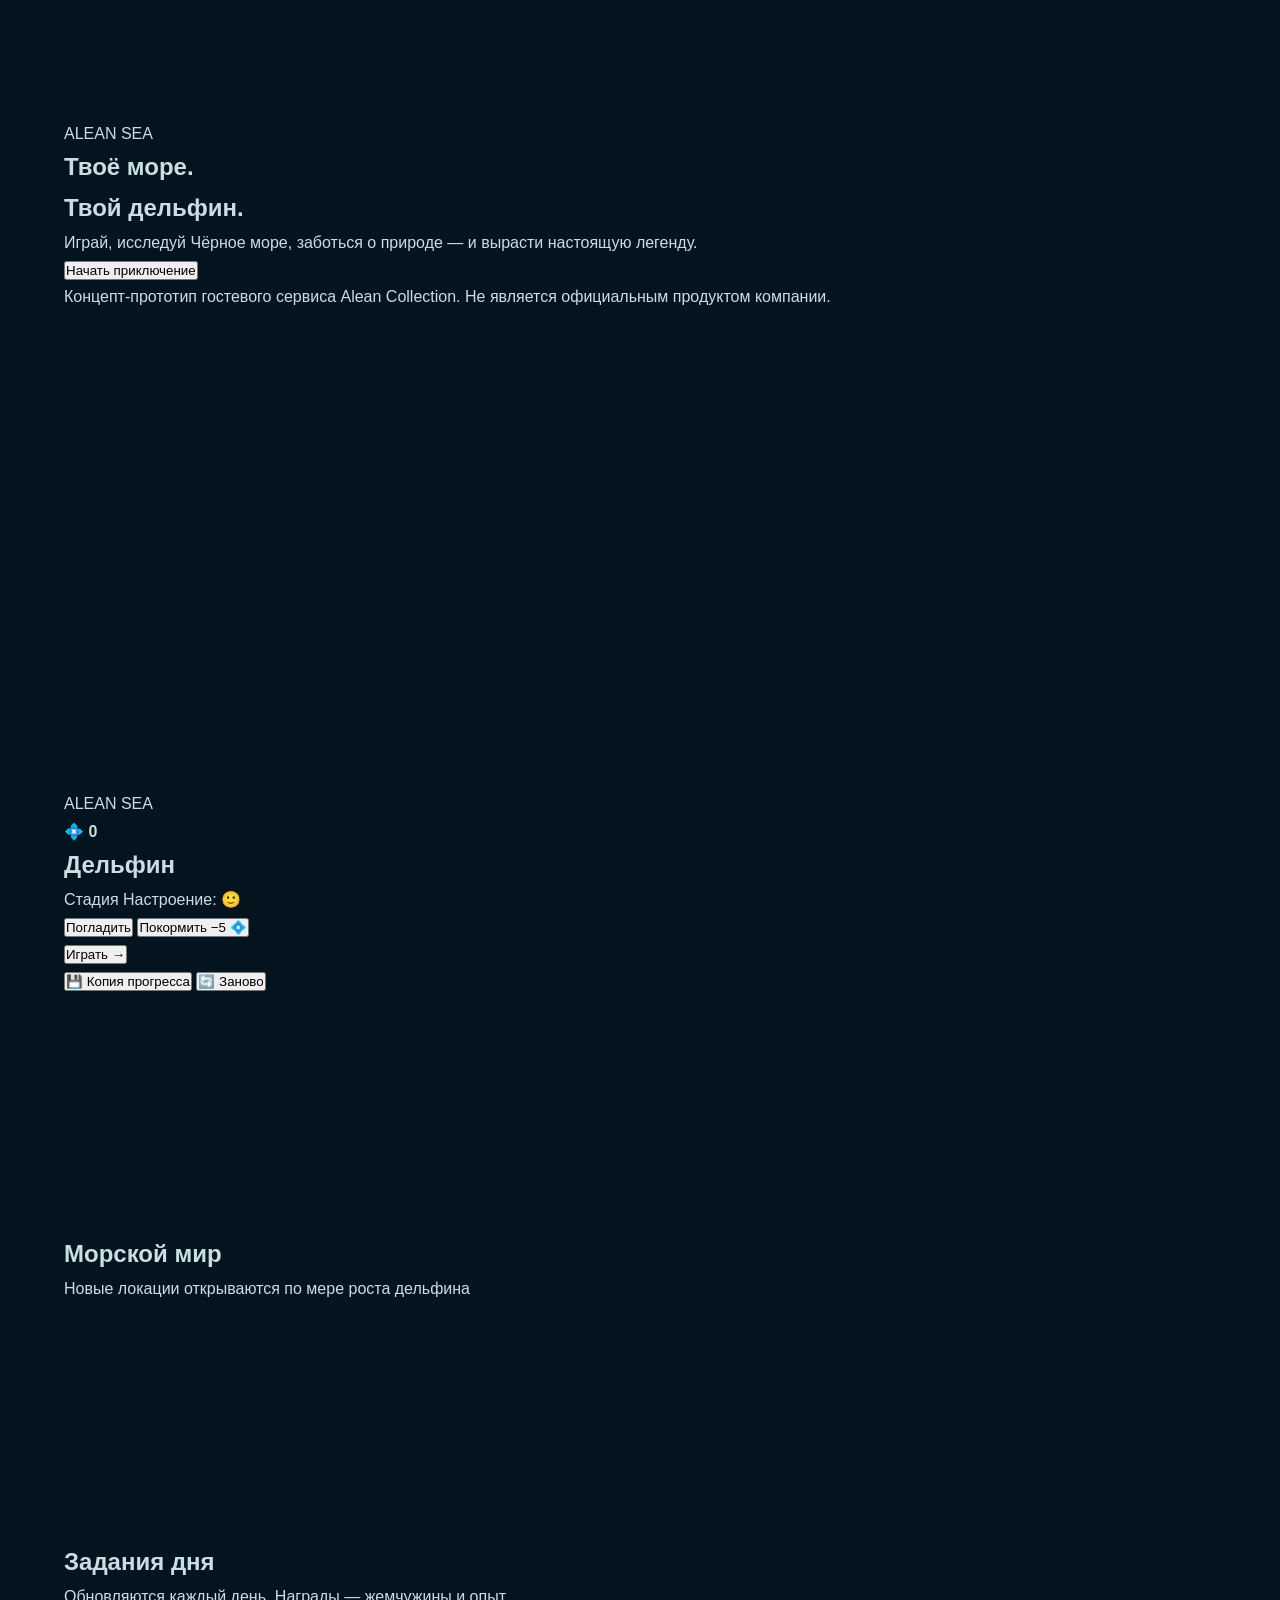
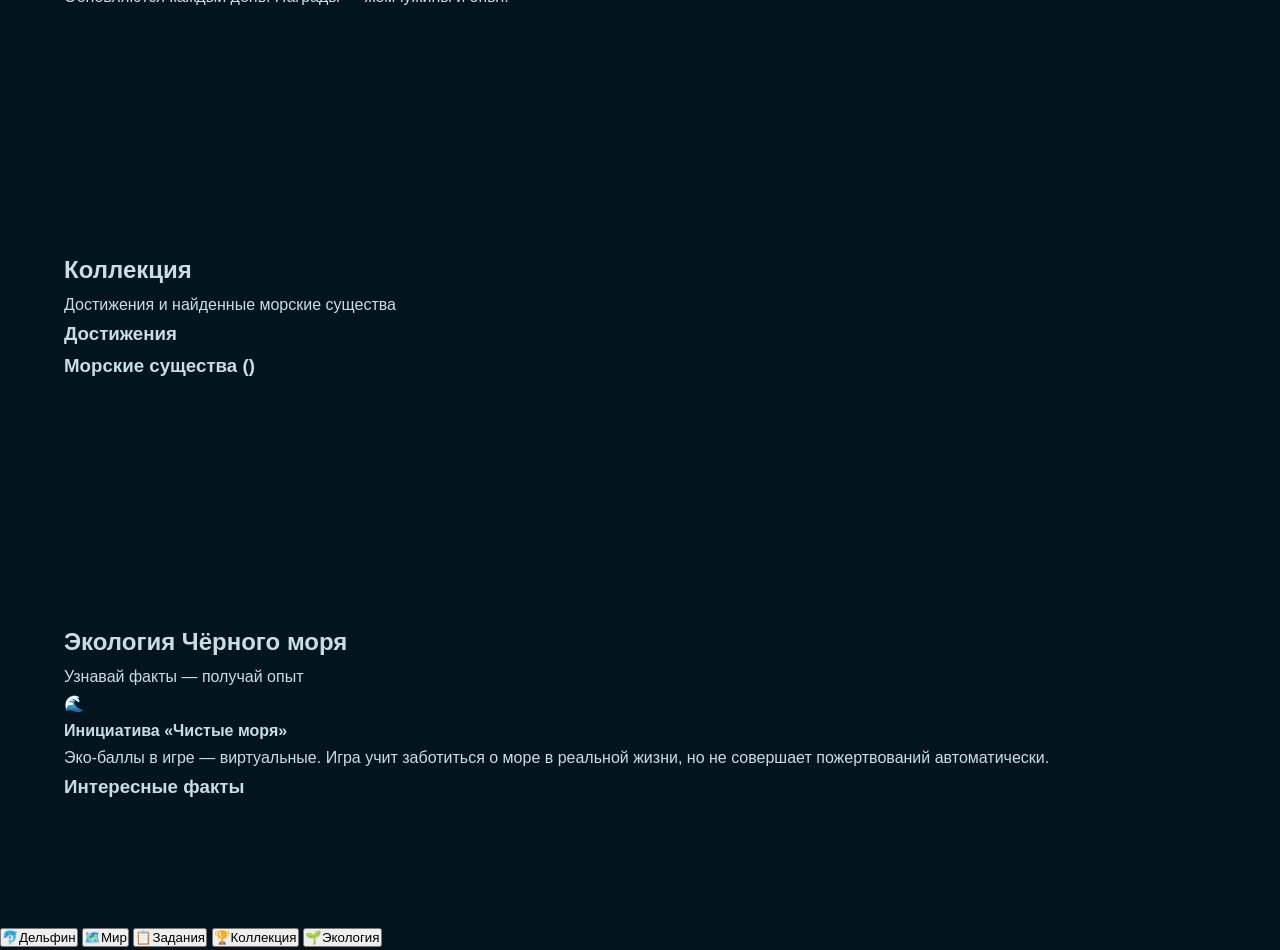
==== commit cec844a1: "" ====
--- a/index.html
+++ b/index.html
@@ -1,381 +1,117 @@
 <!DOCTYPE html>
 <html lang="ru">
 <head>
-    <meta charset="UTF-8">
-    <meta name="viewport" content="width=device-width, initial-scale=1.0">
-    <title>Тихая бухта · Иммерсивное пространство Alean Olivia 5*</title>
-    <meta name="description" content="Первое в России иммерсивное пространство о дельфинах. Наука, отдых и медиа в отеле Alean Family Olivia 5*.">
-    
-    <link rel="preconnect" href="https://fonts.googleapis.com">
-    <link rel="preconnect" href="https://fonts.gstatic.com" crossorigin>
-    <link href="https://fonts.googleapis.com/css2?family=Cormorant+Garamond:ital,wght@0,300;0,400;0,500;0,600;1,300;1,400&family=Inter:wght@300;400;500;600&display=swap" rel="stylesheet">
-    
-    <link rel="stylesheet" href="css/style.css">
+  <meta charset="UTF-8">
+  <meta name="viewport" content="width=device-width, initial-scale=1.0, maximum-scale=1.0, user-scalable=no">
+  <title>ALEAN SEA — твой дельфин в Чёрном море</title>
+  <meta name="description" content="Интерактивная игра с виртуальным дельфином для гостей Alean Family Olivia. Концепт-прототип.">
+  <link rel="icon" href="data:image/svg+xml,<svg xmlns='http://www.w3.org/2000/svg' viewBox='0 0 100 100'><text y='0.9em' font-size='90'>🐬</text></svg>">
+  <link rel="stylesheet" href="css/style.css">
 </head>
 <body>
+  <div id="app">
 
-    <!-- БАННЕР ТЕСТОВОЙ ВЕРСИИ (перенесен вниз вправо) -->
-    <div class="test-badge" style="top: auto; bottom: 24px; left: auto; right: 24px; z-index: 2000;">
-        <span class="dot-pulse"></span> TEST BUILD v0.9.4
-    </div>
+    <!-- СТАРТОВЫЙ ЭКРАН -->
+    <section id="screen-start" class="screen active sea-bg">
+      <div class="start-inner">
+        <div class="logo-badge">ALEAN <span>SEA</span></div>
+        <h1>Твоё море.<br>Твой дельфин.</h1>
+        <p class="lead">Играй, исследуй Чёрное море, заботься о природе — и вырасти настоящую легенду.</p>
+        <div class="start-art" id="start-art"></div>
+        <button class="btn primary big glow" onclick="startOnboarding(); show('#screen-onboarding')">Начать приключение</button>
+        <p class="disclaimer">Концепт-прототип гостевого сервиса Alean Collection. Не является официальным продуктом компании.</p>
+      </div>
+    </section>
 
-    <div class="ocean-bg"></div>
-    <div class="particles" id="particles"></div>
+    <!-- ОНБОРДИНГ -->
+    <section id="screen-onboarding" class="screen sea-bg">
+      <div id="ob-slides"></div>
+    </section>
 
-    <!-- ================= NAVIGATION ================= -->
-    <header class="navbar" id="navbar">
-        <div class="logo">
-            <span class="logo-text">Тихая бухта</span>
+    <!-- ГЛАВНАЯ / МОЙ ДЕЛЬФИН -->
+    <section id="screen-home" class="screen sea-bg">
+      <header class="topbar">
+        <div class="logo-mini">ALEAN <span>SEA</span></div>
+        <div class="pill">💠 <b id="stat-pearls">0</b></div>
+      </header>
+      <div class="home-card">
+        <div id="home-dolphin" class="dolphin-wrap"></div>
+        <h2 id="home-name">Дельфин</h2>
+        <div class="chips">
+          <span class="chip" id="home-stage">Стадия</span>
+          <span class="chip">Настроение: <b id="stat-mood-ic">🙂</b> <span id="stat-mood"></span></span>
         </div>
-        
-        <nav class="nav-links">
-            <a href="#features">Экосистема</a>
-            <a href="#schedule">Расписание</a>
-            <a href="#zones">Пространство</a>
-            <a href="#economics">Экономика</a>
-            <a href="#" class="btn-outline" id="loginTrigger">Войти в систему</a>
-        </nav>
-    </header>
+        <div class="xp-bar"><i id="home-xp-bar"></i></div>
+        <div class="xp-text" id="home-xp-text"></div>
+        <div class="btn-row">
+          <button class="btn" id="btn-pet">Погладить</button>
+          <button class="btn" id="btn-feed">Покормить −5 💠</button>
+        </div>
+        <button class="btn primary wide" id="btn-play">Играть →</button>
+        <div class="btn-row small-btns">
+          <button class="btn ghost" id="btn-export">💾 Копия прогресса</button>
+          <button class="btn ghost" id="btn-reset">🔄 Заново</button>
+        </div>
+      </div>
+    </section>
 
-    <!-- ================= MAIN ================= -->
-    <main>
-        <!-- HERO -->
-        <section class="hero" id="home">
-            <div class="hero-content">
-                <span class="eyebrow">Alean Family Olivia 5* · Анапа · 2027</span>
-                <h1 class="hero-title">Тихая<br><em>бухта</em></h1>
-                <p class="hero-subtitle">
-                    Первое в России иммерсивное пространство, где наука встречает тишину. 
-                    Площадка для событий, точка притяжения для гостей и генератор инфоповодов для СМИ.
-                </p>
-                <div class="hero-actions">
-                    <a href="#zones" class="btn-primary">Исследовать</a>
-                    <a href="#partners" class="btn-secondary">Скачать презентацию</a>
-                </div>
-            </div>
+    <!-- МИР -->
+    <section id="screen-world" class="screen sea-bg">
+      <header class="page-head"><h1>Морской мир</h1><p>Новые локации открываются по мере роста дельфина</p></header>
+      <div id="world-grid" class="world-grid"></div>
+    </section>
 
-            <div class="stats-grid">
-                <div class="stat-item">
-                    <div class="stat-num">400<span class="stat-unit">м²</span></div>
-                    <div class="stat-label">Трансформируемая<br>площадь</div>
-                </div>
-                <div class="stat-item">
-                    <div class="stat-num">50<span class="stat-unit">+</span></div>
-                    <div class="stat-label">Инфоповодов<br>в год для СМИ</div>
-                </div>
-                <div class="stat-item">
-                    <div class="stat-num">365</div>
-                    <div class="stat-label">Дней работы<br>в году</div>
-                </div>
-            </div>
-        </section>
+    <!-- ЗАДАНИЯ -->
+    <section id="screen-tasks" class="screen sea-bg">
+      <header class="page-head"><h1>Задания дня</h1><p>Обновляются каждый день. Награды — жемчужины и опыт.</p></header>
+      <div id="tasks-list"></div>
+    </section>
 
-        <!-- ТРИ ОПОРЫ -->
-        <section class="features-section" id="features">
-            <div class="section-header">
-                <span class="eyebrow">Экосистема</span>
-                <h2 class="section-title">Три опоры <em>проекта</em></h2>
-                <p class="section-desc">Пространство создается на стыке трех интересов: эмоций гостей, реальной науки и медийного потенциала.</p>
-            </div>
-            <div class="features-grid">
-                <div class="feature-card">
-                    <div class="feature-icon">
-                        <svg width="32" height="32" viewBox="0 0 24 24" fill="none" stroke="currentColor" stroke-width="1.5"><path d="M20.84 4.61a5.5 5.5 0 0 0-7.78 0L12 5.67l-1.06-1.06a5.5 5.5 0 0 0-7.78 7.78l1.06 1.06L12 21.23l7.78-7.78 1.06-1.06a5.5 5.5 0 0 0 0-7.78z"></path></svg>
-                    </div>
-                    <h3 class="feature-title">Для гостя</h3>
-                    <p class="feature-text">Интерактив, VR и квесты для детей. Родители отдыхают в зоне тишины. Взрослые слушают лекции.</p>
-                </div>
-                <div class="feature-card">
-                    <div class="feature-icon">
-                        <svg width="32" height="32" viewBox="0 0 24 24" fill="none" stroke="currentColor" stroke-width="1.5"><circle cx="12" cy="12" r="10"></circle><line x1="12" y1="16" x2="12" y2="12"></line><line x1="12" y1="8" x2="12.01" y2="8"></line></svg>
-                    </div>
-                    <h3 class="feature-title">Для науки и ESG</h3>
-                    <p class="feature-text">Мы внедряем Citizen Science. Гости помогают ученым ИПЭЭ РАН классифицировать данные о дельфинах.</p>
-                </div>
-                <div class="feature-card">
-                    <div class="feature-icon">
-                        <svg width="32" height="32" viewBox="0 0 24 24" fill="none" stroke="currentColor" stroke-width="1.5"><path d="M23 19a2 2 0 0 1-2 2H3a2 2 0 0 1-2-2V8a2 2 0 0 1 2-2h4l2-3h6l2 3h4a2 2 0 0 1 2 2z"></path><circle cx="12" cy="13" r="4"></circle></svg>
-                    </div>
-                    <h3 class="feature-title">Для медиа и PR</h3>
-                    <p class="feature-text">50+ инфоповодов в год. Пресс-конференции, резиденции художников, кинопоказы.</p>
-                </div>
-            </div>
-        </section>
+    <!-- КОЛЛЕКЦИЯ -->
+    <section id="screen-collection" class="screen sea-bg">
+      <header class="page-head"><h1>Коллекция</h1><p>Достижения и найденные морские существа</p></header>
+      <h3 class="sec-title">Достижения</h3>
+      <div id="ach-grid" class="ach-grid"></div>
+      <h3 class="sec-title">Морские существа (<span id="col-count"></span>)</h3>
+      <div id="collection-list" class="collection-list"></div>
+    </section>
 
-        <!-- РАСПИСАНИЕ -->
-        <section class="schedule-section" id="schedule">
-            <div class="section-header">
-                <span class="eyebrow">Жизнь в бухте</span>
-                <h2 class="section-title">Один день. <em>Четыре состояния.</em></h2>
-                <p class="section-desc">Нажмите на время суток, чтобы узнать, что здесь происходит.</p>
-            </div>
-            <div class="schedule-container">
-                <div class="schedule-tabs">
-                    <button class="schedule-tab active" data-time="morning">Утро</button>
-                    <button class="schedule-tab" data-time="day">День</button>
-                    <button class="schedule-tab" data-time="evening">Вечер</button>
-                    <button class="schedule-tab" data-time="night">Ночь</button>
-                </div>
-                <div class="schedule-content">
-                    <div class="schedule-panel active" id="morning"><div class="schedule-icon">🌅</div><h3 class="schedule-title">Йога и тишина</h3><p class="schedule-text">Взрослые занимаются йогой у воды. В зоне тишины играет медитативная музыка. Покой и аромат свежего кофе.</p></div>
-                    <div class="schedule-panel" id="day"><div class="schedule-icon">☀️</div><h3 class="schedule-title">Наука и игры</h3><p class="schedule-text">В Лаборатории проходят научные шоу и VR-квесты для детей. Родители отдыхают. Сцена работает как лекторий.</p></div>
-                    <div class="schedule-panel" id="evening"><div class="schedule-icon">🌇</div><h3 class="schedule-title">Кино и встречи</h3><p class="schedule-text">Сцена превращается в кинозал. Показ документального кино о море, обсуждение с режиссером. Бар открывает дегустации.</p></div>
-                    <div class="schedule-panel" id="night"><div class="schedule-icon">🌙</div><h3 class="schedule-title">Свадьбы и события</h3><p class="schedule-text">Пространство доступно для аренды. Живая музыка, банкеты и закрытые вечеринки. Приглушенный свет.</p></div>
-                </div>
-            </div>
-        </section>
+    <!-- ЭКОЛОГИЯ -->
+    <section id="screen-eco" class="screen sea-bg">
+      <header class="page-head"><h1>Экология Чёрного моря</h1><p>Узнавай факты — получай опыт</p></header>
+      <div class="eco-banner">
+        <div>🌊</div>
+        <div>
+          <b>Инициатива «Чистые моря»</b>
+          <p>Эко-баллы в игре — виртуальные. Игра учит заботиться о море в реальной жизни, но не совершает пожертвований автоматически.</p>
+        </div>
+      </div>
+      <h3 class="sec-title">Интересные факты</h3>
+      <div id="facts-list"></div>
+    </section>
 
-        <!-- МАНИФЕСТ -->
-        <section class="manifesto">
-            <div class="manifesto-content">
-                <p>«Это не музей. Это <span>сцена</span>, которая меняется каждый день: утром — йога, днём — детский квест, вечером — кинопоказ, а завтра — пресс-конференция».</p>
-            </div>
-        </section>
+    <!-- НИЖНЯЯ НАВИГАЦИЯ -->
+    <nav id="tabbar">
+      <button class="tab active" data-screen="#screen-home"><span>🐬</span>Дельфин</button>
+      <button class="tab" data-screen="#screen-world"><span>🗺️</span>Мир</button>
+      <button class="tab" data-screen="#screen-tasks"><span>📋</span>Задания</button>
+      <button class="tab" data-screen="#screen-collection"><span>🏆</span>Коллекция</button>
+      <button class="tab" data-screen="#screen-eco"><span>🌱</span>Экология</button>
+    </nav>
 
-        <!-- ЗОНЫ -->
-        <section class="zones-section" id="zones">
-            <div class="section-header">
-                <span class="eyebrow">Архитектура</span>
-                <h2 class="section-title">Шесть зон. <em>Один маршрут.</em></h2>
-            </div>
-            <div class="zones-grid">
-                <div class="zone-card"><div class="zone-num">01</div><h3 class="zone-name">Погружение</h3><p class="zone-desc">Приглушённый свет, звук моря, аромат соли. Живая карта экспедиций.</p></div>
-                <div class="zone-card"><div class="zone-num">02</div><h3 class="zone-name">Дельфины</h3><p class="zone-desc">Арт-объект с символами Alean и Фонда. Жетоны идут в фонд.</p></div>
-                <div class="zone-card"><div class="zone-num">03</div><h3 class="zone-name">Живые истории</h3><p class="zone-desc">Медиа-экран с реальными историями сотрудников из экспедиций.</p></div>
-                <div class="zone-card"><div class="zone-num">04</div><h3 class="zone-name">Юный исследователь</h3><p class="zone-desc">VR, сенсорные столы, микроскопы. Днём дети, вечером лекции.</p></div>
-                <div class="zone-card"><div class="zone-num">05</div><h3 class="zone-name">Скамейки у воды</h3><p class="zone-desc">Полумрак, шум воды, мягкие пуфы для отдыха родителей.</p></div>
-                <div class="zone-card"><div class="zone-num">06</div><h3 class="zone-name">Сцена-трансформер</h3><p class="zone-desc">За 30 минут превращается в кинозал, лекторий или банкетный зал.</p></div>
-            </div>
-        </section>
-
-        <!-- ЭКОНОМИКА -->
-        <section class="econ-section" id="economics">
-            <div class="section-header">
-                <span class="eyebrow">Экономика</span>
-                <h2 class="section-title">Инвестиции и <em>окупаемость</em></h2>
-            </div>
-            <div class="econ-layout">
-                <div class="econ-table-wrapper">
-                    <div class="econ-row"><span class="econ-label">CAPEX (Запуск)</span><span class="econ-value">37,4 млн ₽</span></div>
-                    <div class="econ-row"><span class="econ-label">OPEX (в месяц)</span><span class="econ-value">700 тыс. ₽</span></div>
-                    <div class="econ-row"><span class="econ-label">Прямая выручка</span><span class="econ-value">800 тыс. ₽/мес</span></div>
-                    <div class="econ-row highlight-row"><span class="econ-label">Прирост ADR</span><span class="econ-value">+14,7 млн ₽/мес</span></div>
-                </div>
-                <div class="econ-quote">
-                    <p>«Мы не просим деньги на комнату. Мы создаём актив, который окупается за один сезон».</p>
-                    <span class="econ-roi">Окупаемость — 1 сезон</span>
-                </div>
-            </div>
-        </section>
-
-        <!-- CTA -->
-        <section class="cta-section" id="partners">
-            <div class="cta-content">
-                <h2 class="cta-title">Место, куда <em>хочется вернуться</em></h2>
-                <p class="cta-desc">Открытие — 2027, Alean Family Olivia 5*.</p>
-                <a href="mailto:hello@tihayabuhta.ru" class="btn-primary">Связаться с нами</a>
-            </div>
-        </section>
-    </main>
-
-    <!-- ================= FOOTER ================= -->
-    <footer class="footer">
-        <div class="footer-grid">
-            <div class="footer-brand-col">
-                <div class="footer-logo">Тихая бухта</div>
-                <p>Alean Collection · Alean Family Olivia 5* · Анапа · 2027</p>
-            </div>
-            <div class="footer-links-col">
-                <h4>Проект</h4>
-                <a href="#features">Экосистема</a>
-                <a href="#schedule">Расписание</a>
-                <a href="#zones">Пространство</a>
-            </div>
-            <div class="footer-links-col">
-                <h4>Для команды</h4>
-                <a href="#" class="admin-trigger" id="adminTriggerFooter">Вход в систему</a>
-                <a href="#">GitHub Repository</a>
-            </div>
-        </div>
-        <div class="footer-bottom">
-            <p>© 2027 Alean Collection · Проект пространства «Тихая бухта»</p>
-            <p class="footer-dev">Разработка: АФ СочиГУ</p>
-        </div>
-    </footer>
-
-    <!-- ================= МОДАЛКА АВТОРИЗАЦИИ ================= -->
-    <div class="auth-overlay" id="authModal">
-        <div class="auth-card">
-            <div class="auth-header">
-                <h2 class="auth-title">Вход в систему</h2>
-                <p class="auth-subtitle">Панель управления проектом</p>
-                <div class="auth-test-tag">⚠ Test Environment</div>
-            </div>
-
-            <form class="auth-form" id="loginForm">
-                <div class="auth-field">
-                    <label>Логин</label>
-                    <input type="text" id="loginUsername" placeholder="demo" autocomplete="off">
-                </div>
-                <div class="auth-field">
-                    <label>Пароль</label>
-                    <input type="password" id="loginPassword" placeholder="••••••">
-                </div>
-                <div class="auth-hint">Подсказка: <strong>demo</strong> / <strong>demo</strong></div>
-                <button type="submit" class="auth-submit">Войти</button>
-                <div class="auth-error" id="authError">Неверный логин или пароль</div>
-            </form>
-
-            <button class="auth-close" id="authClose">✕</button>
-        </div>
-    </div>
-
-    <!-- ================= МОДАЛКА GM (СЕКРЕТНЫЙ ДОСТУП) ================= -->
-    <div class="auth-overlay" id="gmAuthModal">
-        <div class="auth-card" style="border-color: rgba(255,107,107,0.5); box-shadow: 0 0 50px rgba(255,107,107,0.2);">
-            <div class="auth-header">
-                <h2 class="auth-title" style="color: #ff6b6b;">GM Clearance</h2>
-                <p class="auth-subtitle">Доступ только для генерального директора</p>
-                <div class="auth-test-tag" style="color: #ff6b6b; border-color: rgba(255,107,107,0.4); background: rgba(255,107,107,0.1);">⚠ CLASSIFIED</div>
-            </div>
-
-            <form class="auth-form" id="gmLoginForm">
-                <div class="auth-field">
-                    <label>Код доступа</label>
-                    <input type="password" id="gmPassword" placeholder="••••••••">
-                </div>
-                <button type="submit" class="auth-submit" style="background: #ff6b6b; color: #fff; box-shadow: 0 8px 25px rgba(255,107,107,0.3);">Авторизация</button>
-                <div class="auth-error" id="gmError">Доступ запрещен</div>
-            </form>
-
-            <button class="auth-close" id="gmAuthClose">✕</button>
-        </div>
-    </div>
-
-    <!-- ================= ДАШБОРД ================= -->
-    <div class="dashboard-overlay" id="dashboardPanel">
-        <div class="dashboard">
-            <aside class="dash-sidebar">
-                <div class="dash-brand">
-                    <div>
-                        <div class="dash-brand-name">Тихая бухта</div>
-                        <div class="dash-brand-sub">Admin Panel</div>
-                    </div>
-                </div>
-
-                <nav class="dash-nav">
-                    <a class="dash-nav-item active"><span class="dash-nav-icon">◈</span> Обзор</a>
-                    <a class="dash-nav-item"><span class="dash-nav-icon">◉</span> Зоны</a>
-                    <a class="dash-nav-item"><span class="dash-nav-icon">◇</span> События</a>
-                    <a class="dash-nav-item"><span class="dash-nav-icon">◆</span> Финансы</a>
-                    <a class="dash-nav-item"><span class="dash-nav-icon">⚙</span> Настройки</a>
-                </nav>
-
-                <div class="dash-sidebar-footer">
-                    <div class="dash-user">
-                        <div class="dash-user-avatar">A</div>
-                        <div>
-                            <div class="dash-user-name">Admin</div>
-                            <div class="dash-user-role">Test Mode</div>
-                        </div>
-                    </div>
-                    <button class="dash-logout" id="logoutBtn" style="margin-bottom: 10px;">Выйти</button>
-                    <!-- КНОПКА GM ACCESS -->
-                    <button class="dash-logout" id="gmAccessBtn" style="border-color: var(--gold); color: var(--gold); display: flex; justify-content: center; align-items: center; gap: 8px;">
-                        👑 GM Access
-                    </button>
-                </div>
-            </aside>
-
-            <main class="dash-main">
-                <header class="dash-header">
-                    <div>
-                        <h1 class="dash-title">Обзор системы</h1>
-                        <p class="dash-subtitle">Тестовая среда · Обновлено только что</p>
-                    </div>
-                    <div class="dash-header-actions">
-                        <div class="dash-status"><span class="dot-pulse"></span> System Online</div>
-                        <button class="dash-close-btn" id="dashboardClose">Закрыть панель</button>
-                    </div>
-                </header>
-
-                <div class="dash-metrics">
-                    <div class="metric-card">
-                        <div class="metric-label">Посетители (Live)</div>
-                        <div class="metric-value">1 248</div>
-                        <div class="metric-trend up">↑ 12% за час</div>
-                    </div>
-                    <div class="metric-card">
-                        <div class="metric-label">Конверсия в бронь</div>
-                        <div class="metric-value">4.8%</div>
-                        <div class="metric-trend up">↑ 0.4%</div>
-                    </div>
-                    <div class="metric-card">
-                        <div class="metric-label">Загрузка сцены</div>
-                        <div class="metric-value">82%</div>
-                        <div class="metric-trend up">↑ 5%</div>
-                    </div>
-                    <div class="metric-card">
-                        <div class="metric-label">Прогноз ROI</div>
-                        <div class="metric-value">142%</div>
-                        <div class="metric-trend up">↑ 8%</div>
-                    </div>
-                </div>
-
-                <div class="dash-grid">
-                    <div class="dash-panel">
-                        <div class="panel-header">
-                            <h3 class="panel-title">Трафик по зонам</h3>
-                            <span class="panel-tag">Live</span>
-                        </div>
-                        <div class="h-bar-chart">
-                            <div class="h-bar-row"><div class="h-bar-label">Лаборатория</div><div class="h-bar-track"><div class="h-bar-fill" style="width: 80%"><span>80%</span></div></div></div>
-                            <div class="h-bar-row"><div class="h-bar-label">Сцена</div><div class="h-bar-track"><div class="h-bar-fill" style="width: 65%"><span>65%</span></div></div></div>
-                            <div class="h-bar-row"><div class="h-bar-label">Зона тишины</div><div class="h-bar-track"><div class="h-bar-fill" style="width: 40%"><span>40%</span></div></div></div>
-                            <div class="h-bar-row"><div class="h-bar-label">Арт-объект</div><div class="h-bar-track"><div class="h-bar-fill" style="width: 55%"><span>55%</span></div></div></div>
-                        </div>
-                    </div>
-
-                    <div class="dash-panel">
-                        <div class="panel-header">
-                            <h3 class="panel-title">Лента событий</h3>
-                            <span class="panel-tag live">● Real-time</span>
-                        </div>
-                        <ul class="activity-feed" id="activityFeed">
-                            <li><span>10:42</span> User from Moscow viewed "Dolphins" zone</li>
-                            <li><span>10:41</span> New Partner Inquiry received</li>
-                            <li><span>10:38</span> VR Module #2 initialized</li>
-                            <li><span>10:35</span> System Check: All endpoints ONLINE</li>
-                        </ul>
-                    </div>
-                </div>
-
-                <div class="dash-panel dash-panel-wide">
-                    <div class="panel-header">
-                        <h3 class="panel-title">Последние действия пользователей</h3>
-                        <span class="panel-tag">За последний час</span>
-                    </div>
-                    <table class="dash-table">
-                        <thead>
-                            <tr>
-                                <th>Время</th>
-                                <th>Пользователь</th>
-                                <th>Действие</th>
-                                <th>Статус</th>
-                            </tr>
-                        </thead>
-                        <tbody>
-                            <tr><td>10:42</td><td>Ivan S. (Moscow)</td><td>Открыл «Лабораторию»</td><td><span class="badge-success">OK</span></td></tr>
-                            <tr><td>10:38</td><td>Anna K. (Kazan)</td><td>Запросила бронь</td><td><span class="badge-success">OK</span></td></tr>
-                            <tr><td>10:35</td><td>Partner: Rixos</td><td>Отправил заявку</td><td><span class="badge-warn">Pending</span></td></tr>
-                            <tr><td>10:31</td><td>System</td><td>Резервное копирование</td><td><span class="badge-success">OK</span></td></tr>
-                        </tbody>
-                    </table>
-                </div>
-            </main>
-        </div>
-    </div>
-
-    <script src="js/script.js"></script>
+    <div id="modal"></div>
+    <div id="toasts"></div>
+  </div>
+  <script src="js/data.js"></script>
+  <script src="js/game.js"></script>
+  <script>
+    // дельфин на стартовом экране
+    document.addEventListener("DOMContentLoaded", () => {
+      const el = document.getElementById("start-art");
+      if (el && typeof dolphinSVG === "function") el.innerHTML = dolphinSVG("azure", 1.0);
+      const cc = document.getElementById("col-count");
+      if (cc && typeof S !== "undefined" && S) cc.textContent = S.creaturesFound.length + "/" + CREATURES.length;
+    });
+  </script>
 </body>
-</html>
+</html>
